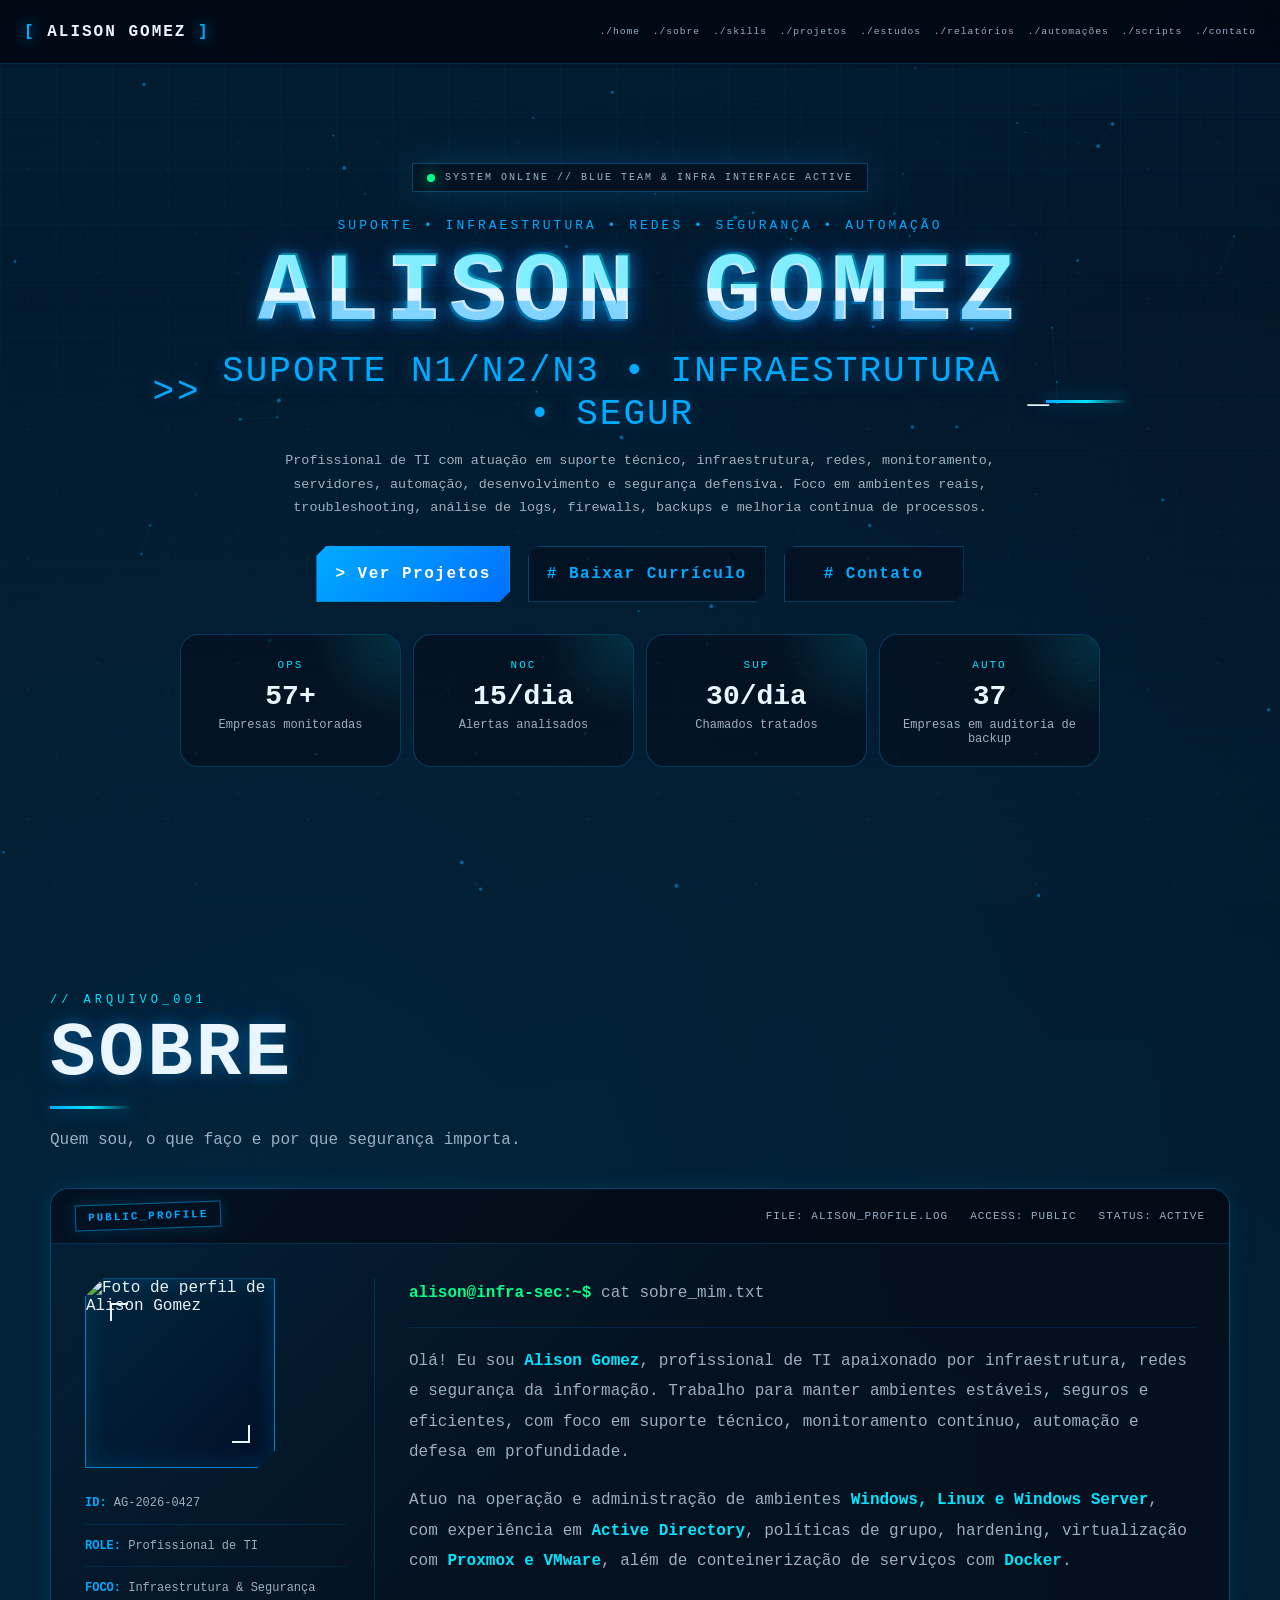
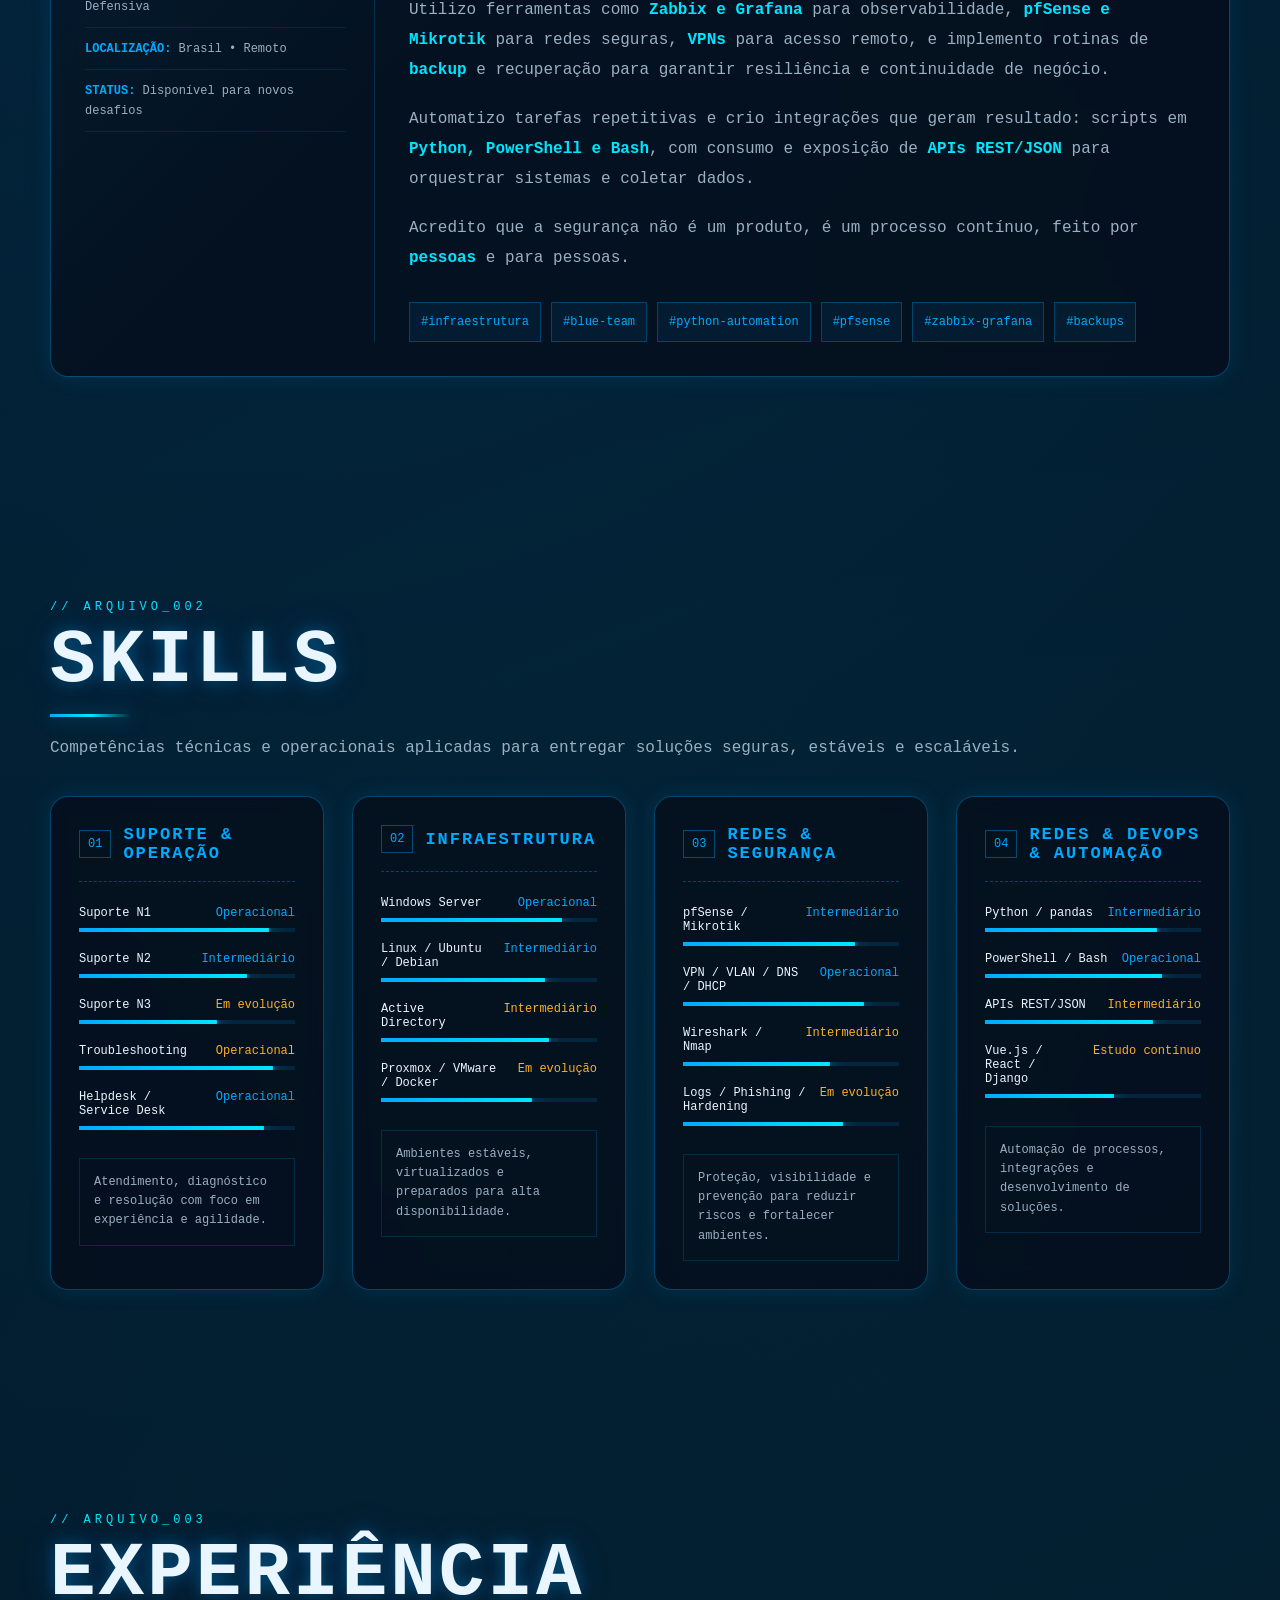
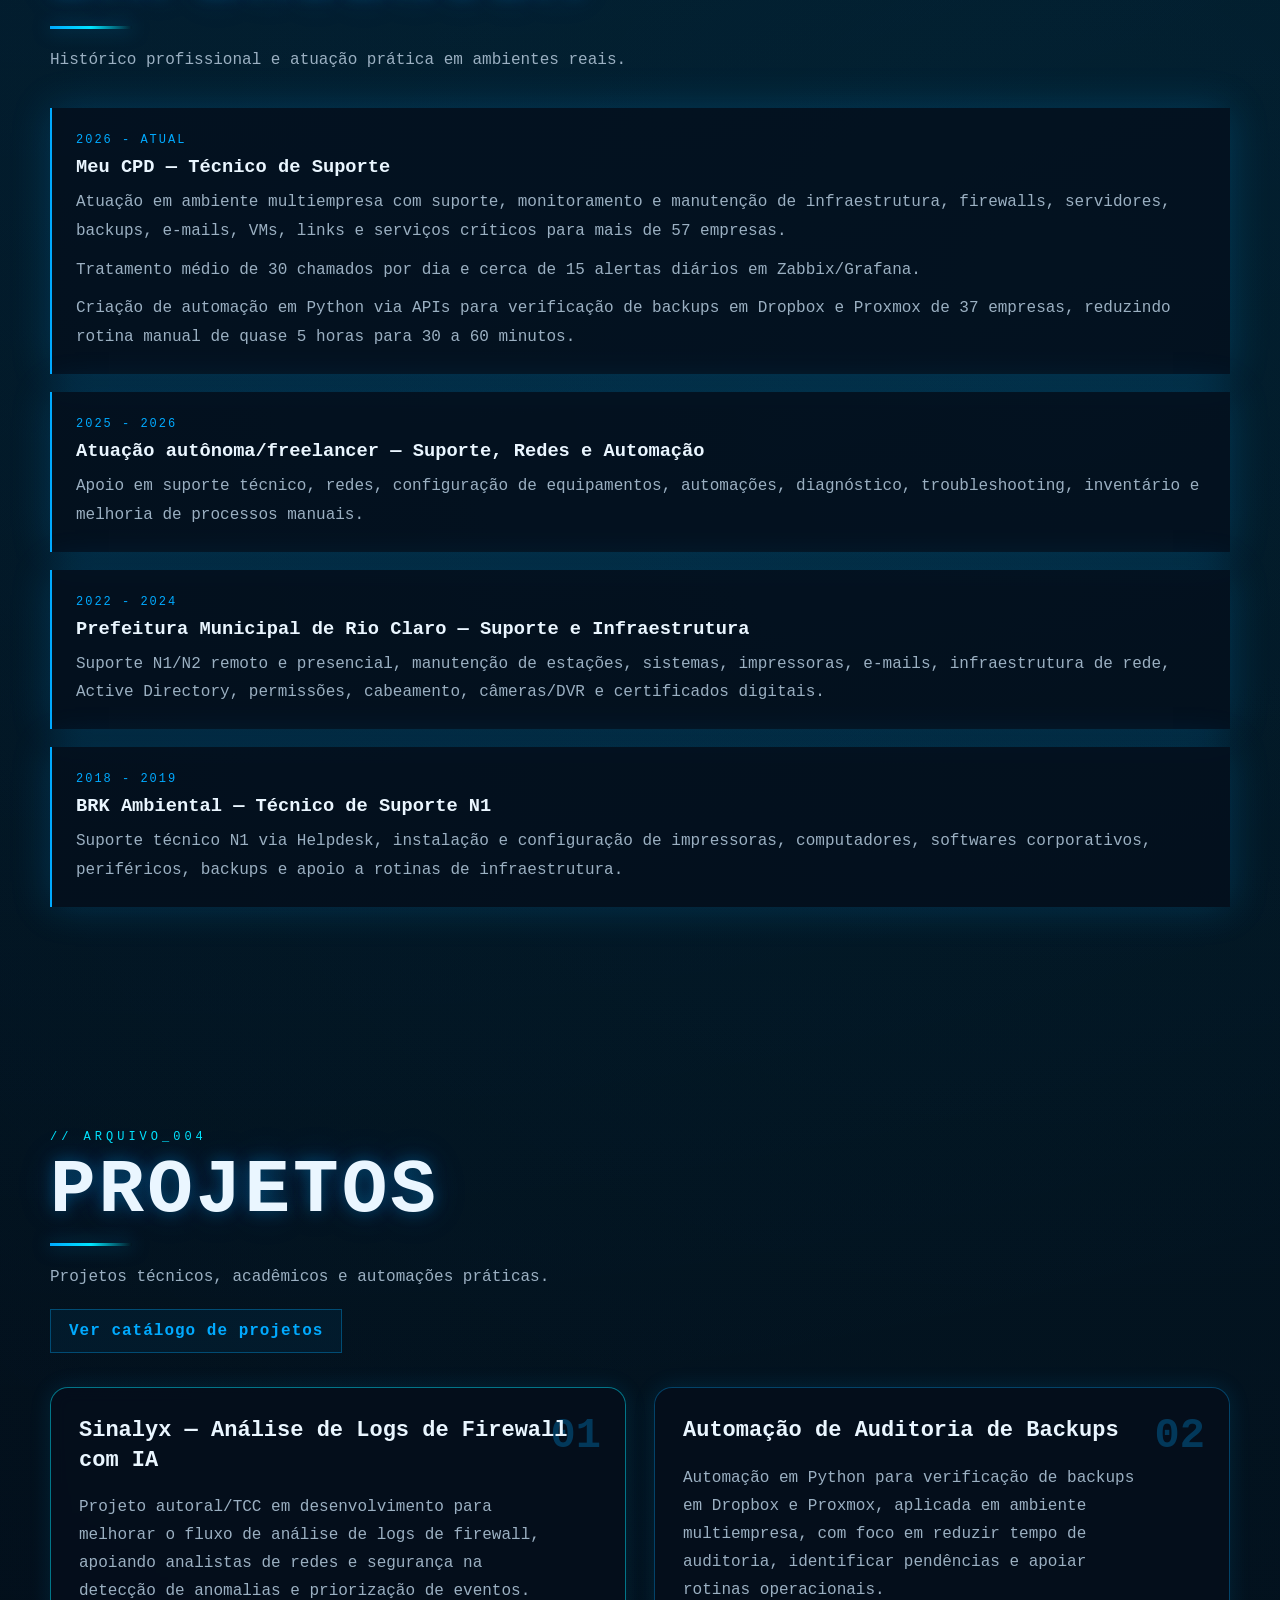
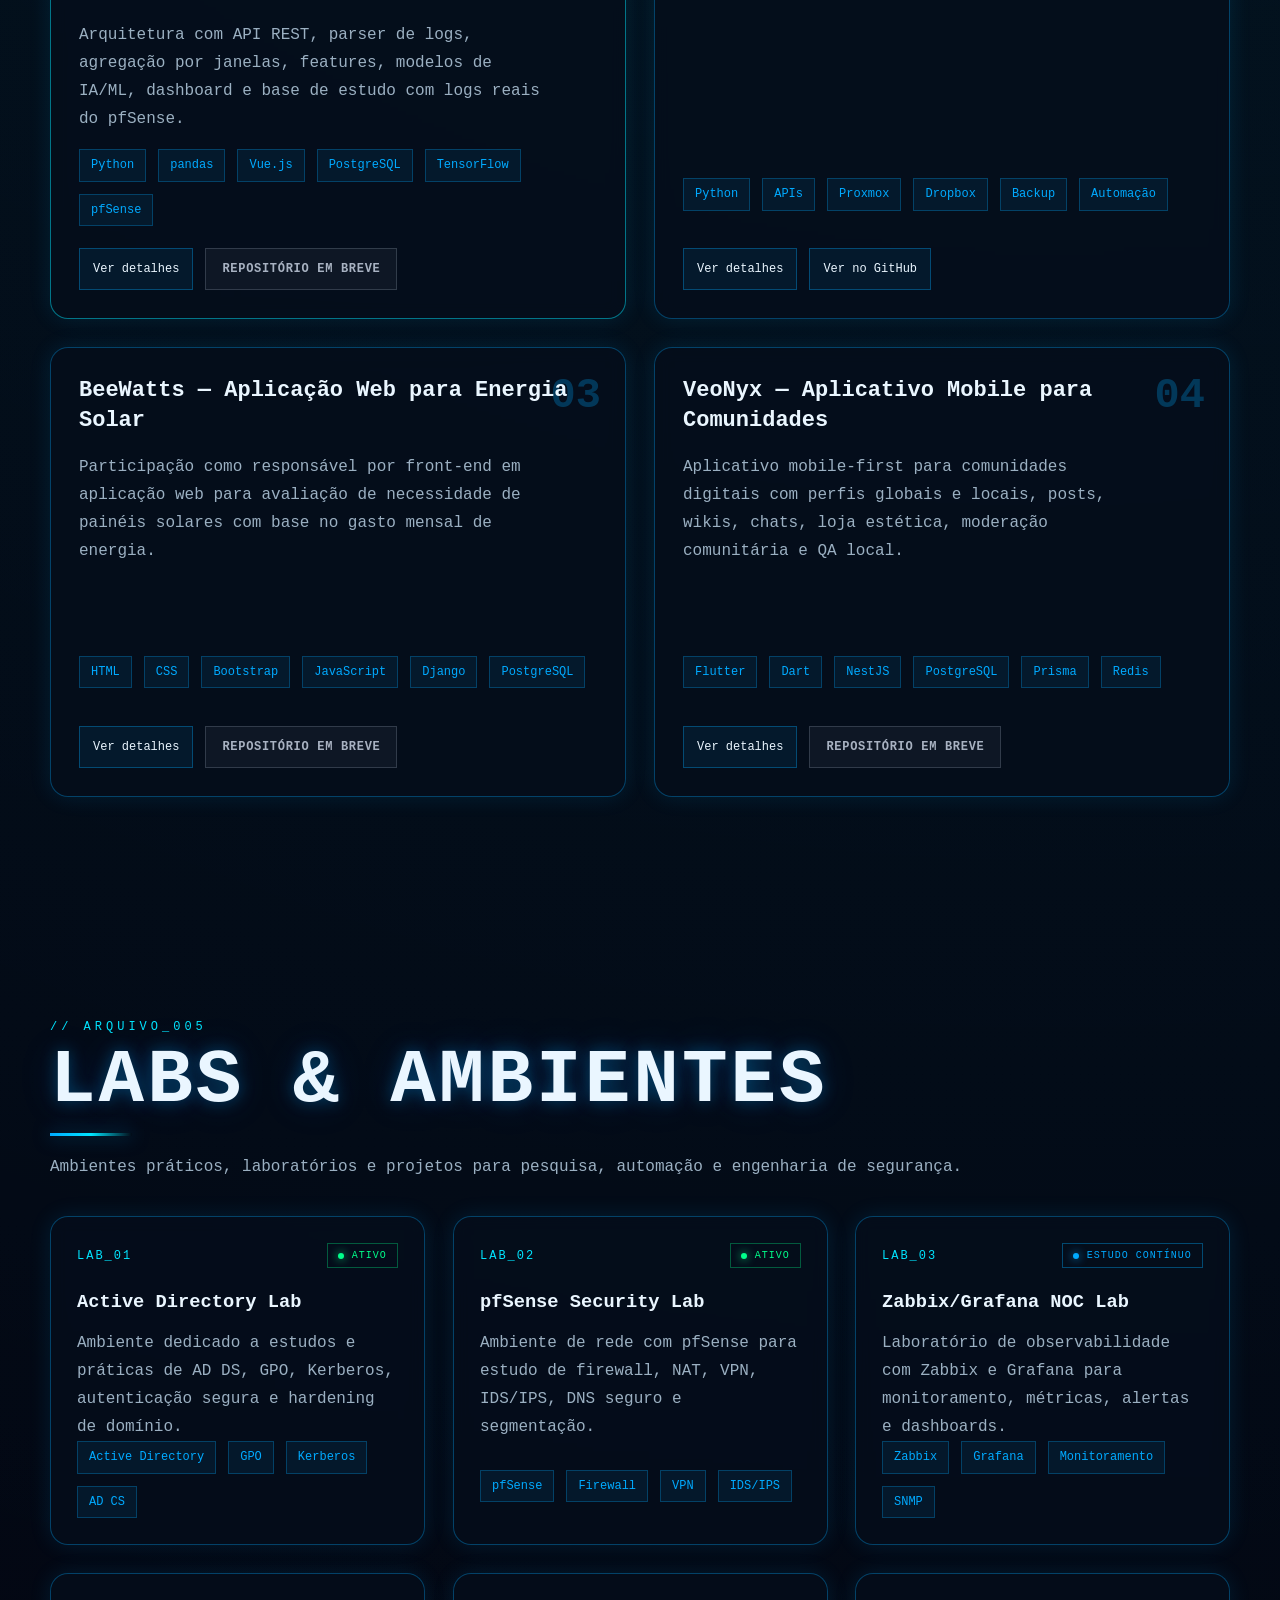
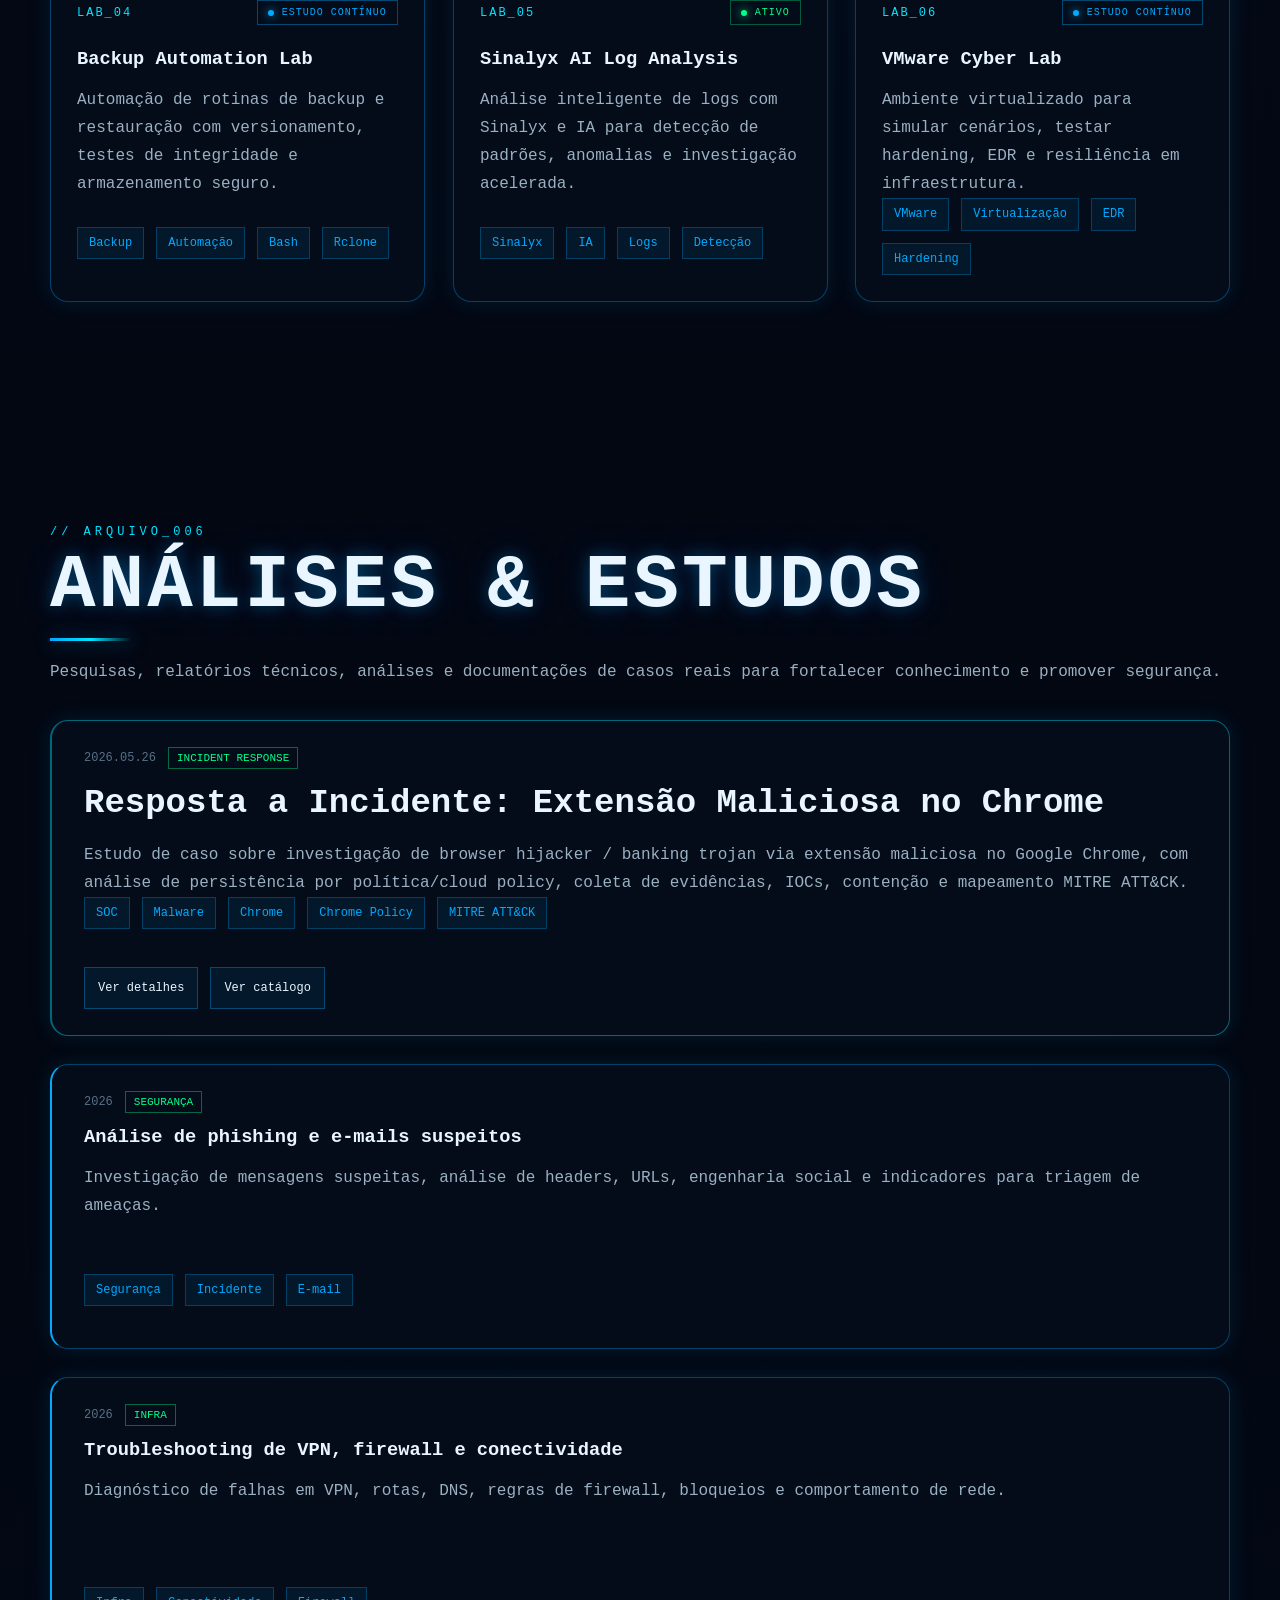
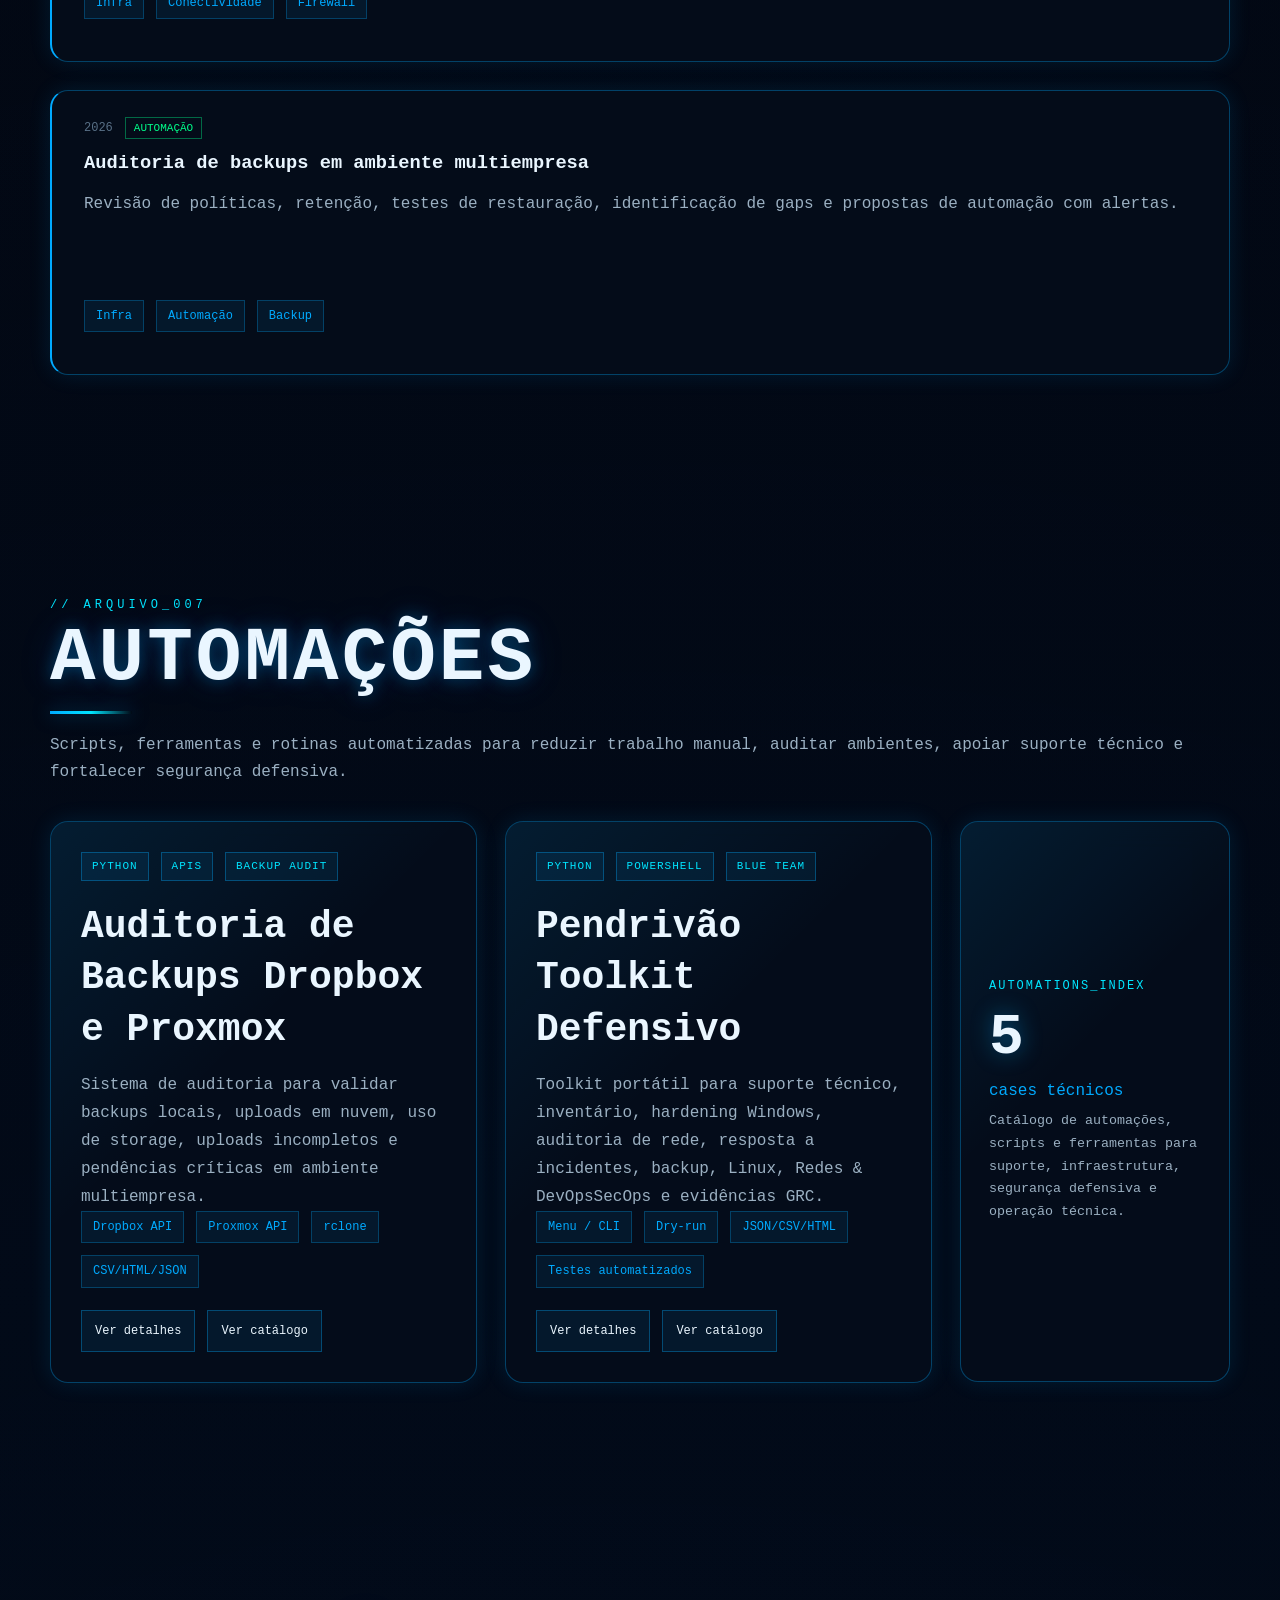
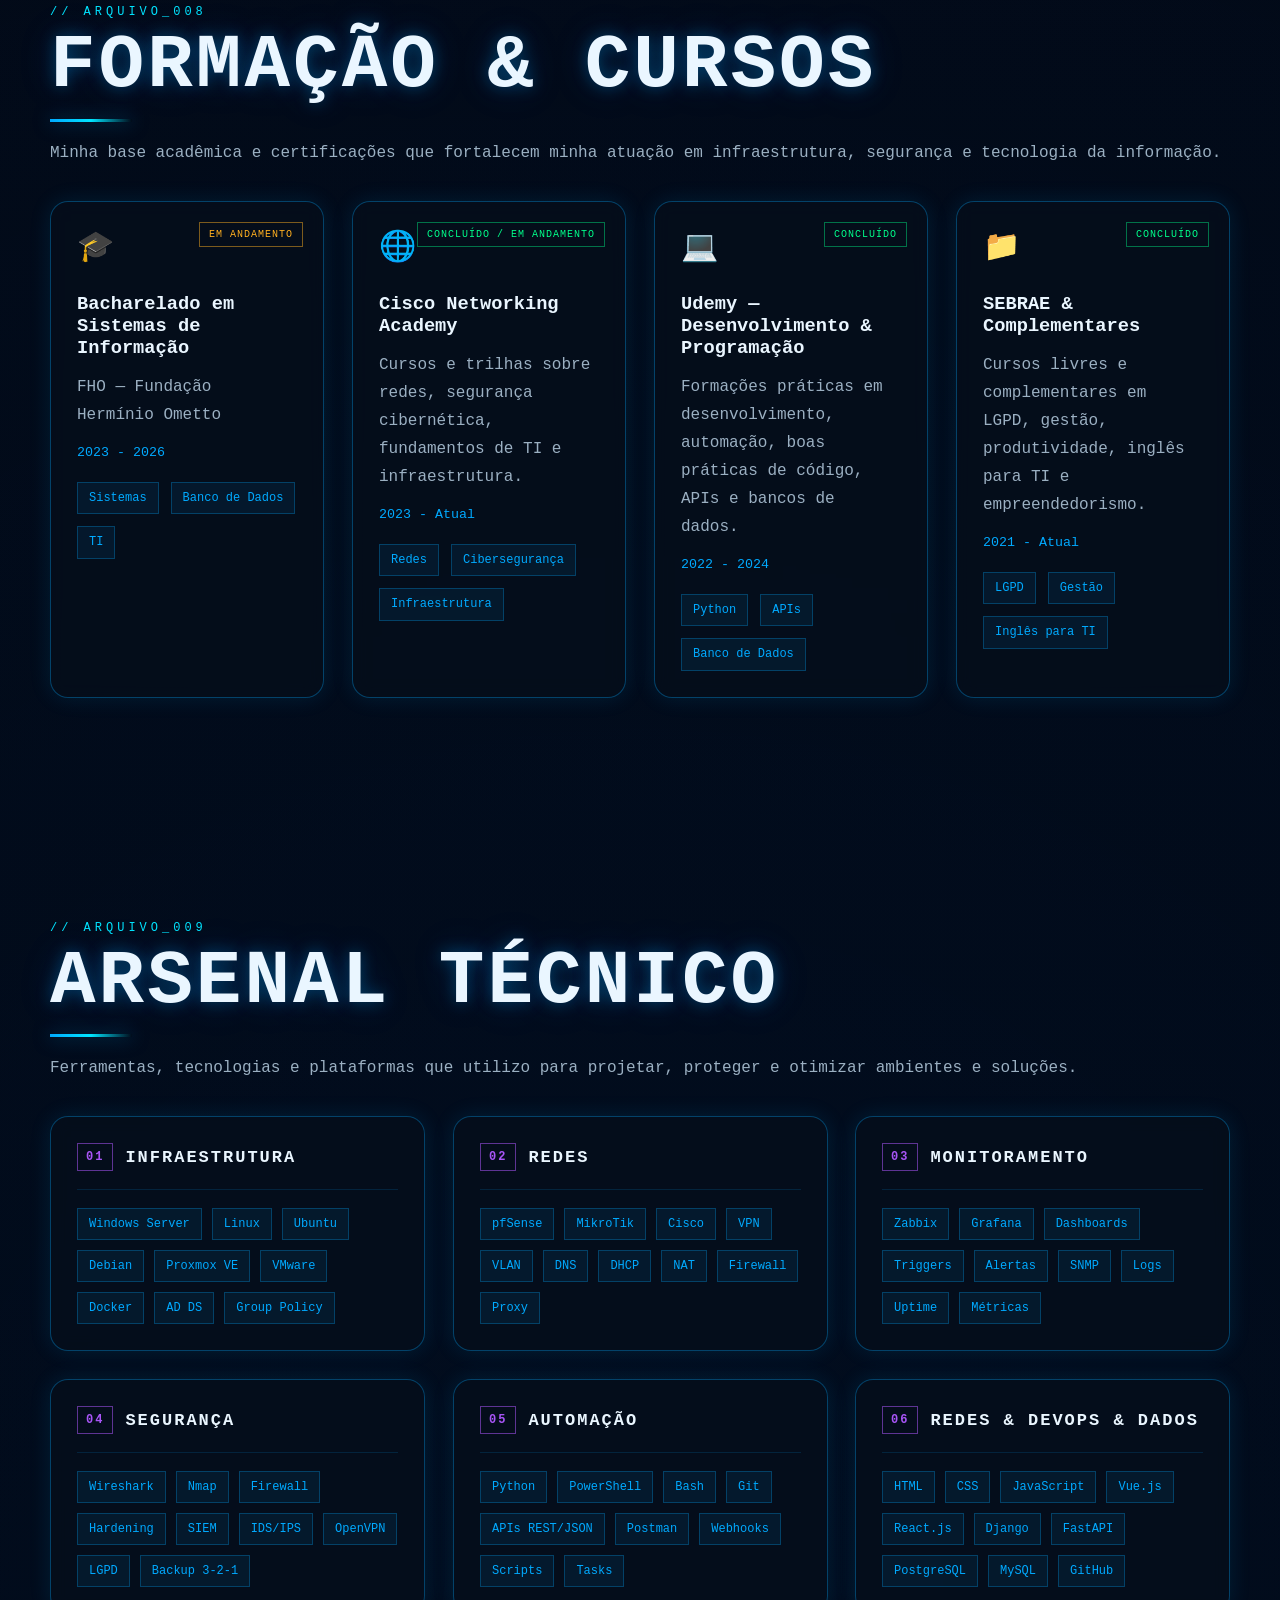
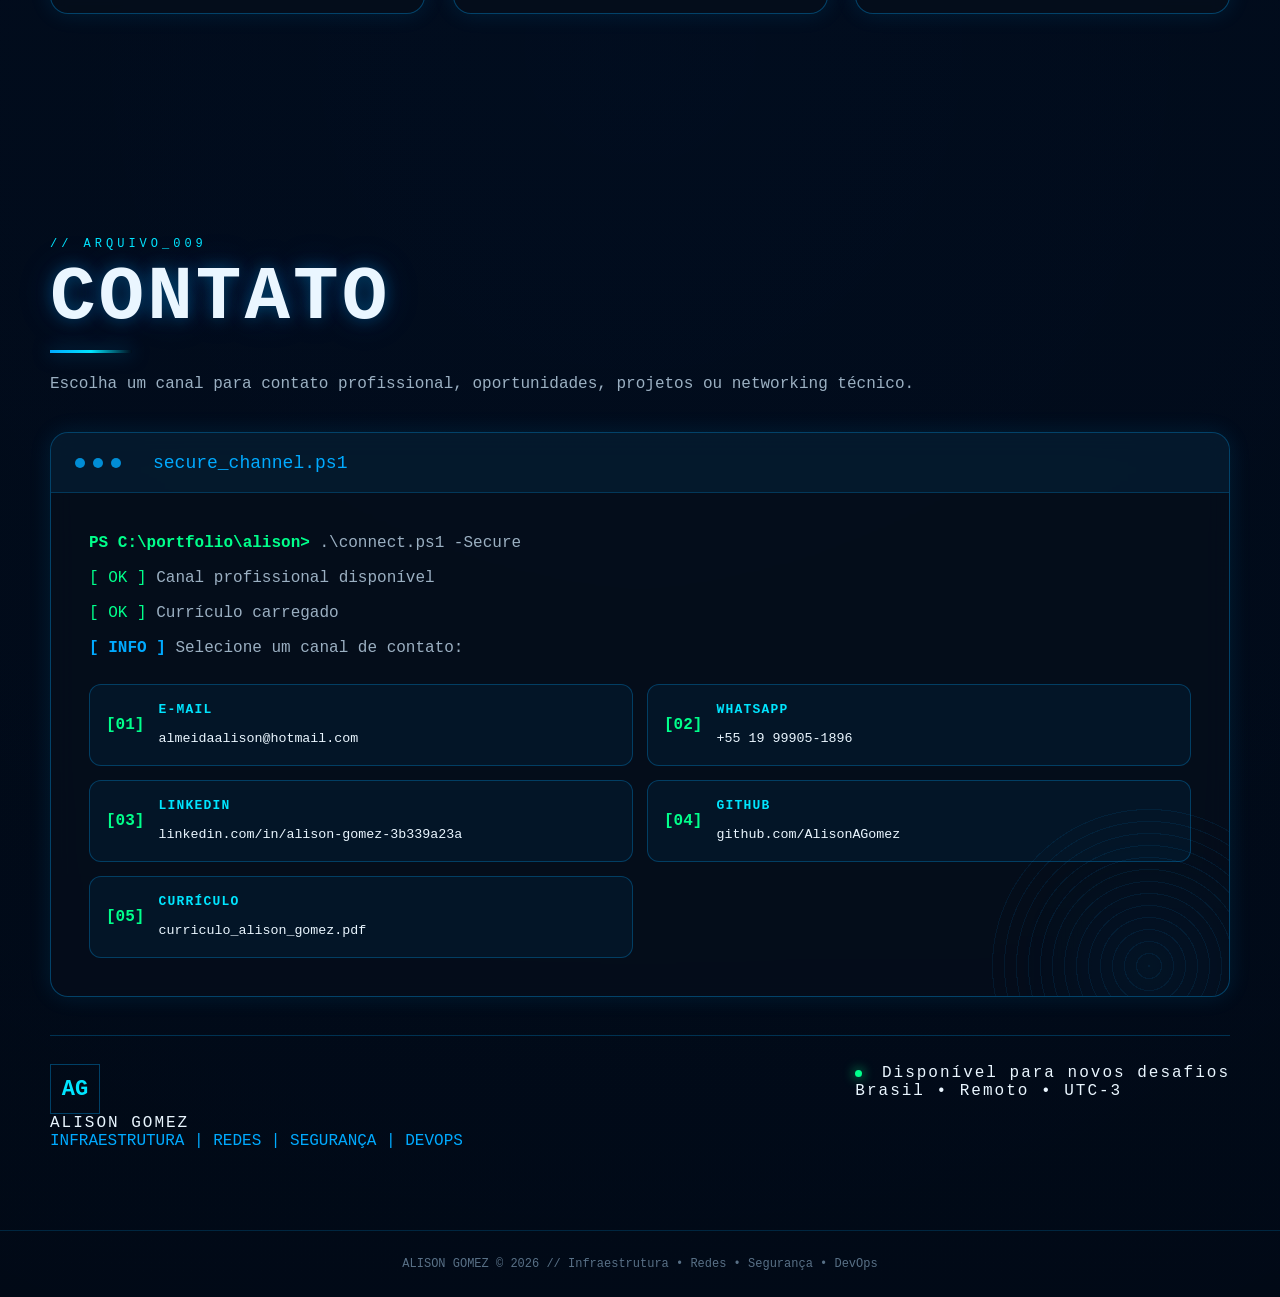
==== index.html @ 3046fa21 "Atualiza botao do repositorio na home" ====
<!DOCTYPE html>
<html lang="pt-BR">
<head>
  <meta charset="UTF-8" />
  <meta name="viewport" content="width=device-width, initial-scale=1.0" />

  <title>Alison Gomez | Infraestrutura, Cibersegurança & Redes & DevOps</title>

  <meta
    name="description"
    content="Portfólio técnico de Alison Gomez com projetos em infraestrutura, Blue Team, automação, redes, monitoramento e desenvolvimento."
  />

  <meta name="author" content="Alison Gomez" />
  <meta name="theme-color" content="#020712" />

  <meta property="og:title" content="Alison Gomez | Infraestrutura, Cibersegurança & Redes & DevOps" />
  <meta
    property="og:description"
    content="Portfólio técnico de Alison Gomez com projetos em infraestrutura, Blue Team, automação, redes, monitoramento e desenvolvimento."
  />
  <meta property="og:image" content="https://alisonagomez.github.io/assets/img/preview.png" />
  <meta property="og:url" content="https://alisonagomez.github.io" />
  <meta property="og:type" content="website" />
  <meta property="og:locale" content="pt_BR" />

  <meta name="twitter:card" content="summary_large_image" />
  <meta name="twitter:title" content="Alison Gomez | Infraestrutura, Cibersegurança & Redes & DevOps" />
  <meta
    name="twitter:description"
    content="Portfólio técnico de Alison Gomez com projetos em infraestrutura, Blue Team, automação, redes, monitoramento e desenvolvimento."
  />
  <meta name="twitter:image" content="https://alisonagomez.github.io/assets/img/preview.png" />

  <link rel="icon" type="image/png" href="assets/img/favicon.png" />
  <link rel="apple-touch-icon" href="assets/img/favicon.png" />

  <link rel="stylesheet" href="style.css?v=38" />
</head>

<body class="loading">
  <div id="preloader" class="preloader" aria-hidden="true">
    <div class="preloader-grid"></div>
    <div class="preloader-panel">
      <span class="preloader-badge">SECURE ACCESS</span>
      <p class="preloader-label">ALISON_GOMEZ.PORTFOLIO</p>
      <h2>Inicializando interface protegida</h2>
      <p class="preloader-text">Validando identidade, carregando módulos e estabelecendo sessão segura...</p>

      <div class="preloader-steps">
        <div><span class="step-dot"></span> identity.check()</div>
        <div><span class="step-dot"></span> modules.load()</div>
        <div><span class="step-dot"></span> secure.channel()</div>
      </div>

      <div class="preloader-progress">
        <div class="preloader-progress-bar" id="preloaderBar"></div>
      </div>

      <div class="preloader-footer">
        <span id="preloaderStatus">Aguardando autenticação...</span>
        <strong id="preloaderPercent">0%</strong>
      </div>
    </div>
  </div>

  <canvas id="matrixCanvas" aria-hidden="true"></canvas>
  <div class="scanline" aria-hidden="true"></div>
  <div class="noise" aria-hidden="true"></div>

  <header class="topbar">
    <a href="#home" class="brand">
      <span>[</span> ALISON GOMEZ <span>]</span>
    </a>

    <button class="menu-toggle" id="menuToggle" aria-label="Abrir menu">
      <span></span>
      <span></span>
      <span></span>
    </button>

    <nav class="nav" id="nav">
      <a href="./#home">./home</a>
      <a href="./#sobre">./sobre</a>
      <a href="./#skills">./skills</a>
      <a href="./#projetos">./projetos</a>
      <a href="./#estudos">./estudos</a>
      <a href="reports/">./relatórios</a>
      <a href="./#automacoes">./automações</a>
      <a href="automations/">./scripts</a>
      <a href="./#contato">./contato</a>
    </nav>
  </header>

  <main>
    <section id="home" class="hero section">
      <div class="hero-grid" aria-hidden="true"></div>

      <div class="status-badge reveal">
        <span class="pulse"></span>
        SYSTEM ONLINE // BLUE TEAM & INFRA INTERFACE ACTIVE
      </div>

      <p class="eyebrow reveal">Suporte • Infraestrutura • Redes • Segurança • Automação</p>

      <h1 class="glitch reveal" data-text="ALISON GOMEZ">ALISON GOMEZ</h1>

      <h2 class="terminal-line reveal">
        &gt;&gt; <span id="typing"></span><span class="cursor">_</span>
      </h2>

      <p class="hero-description reveal">
        Profissional de TI com atuação em suporte técnico, infraestrutura,
        redes, monitoramento, servidores, automação, desenvolvimento e
        segurança defensiva. Foco em ambientes reais, troubleshooting,
        análise de logs, firewalls, backups e melhoria contínua de processos.
      </p>

      <div class="hero-actions reveal">
        <a href="#projetos" class="btn primary">&gt; Ver Projetos</a>

        <a href="assets/curriculo-alison-gomez.pdf" class="btn secondary" target="_blank" rel="noreferrer">
          # Baixar Currículo
        </a>

        <a href="#contato" class="btn secondary"># Contato</a>
      </div>

      <div class="hero-panels reveal">
        <article>
          <span>OPS</span>
          <strong>57+</strong>
          <p>Empresas monitoradas</p>
        </article>

        <article>
          <span>NOC</span>
          <strong>15/dia</strong>
          <p>Alertas analisados</p>
        </article>

        <article>
          <span>SUP</span>
          <strong>30/dia</strong>
          <p>Chamados tratados</p>
        </article>

        <article>
          <span>AUTO</span>
          <strong>37</strong>
          <p>Empresas em auditoria de backup</p>
        </article>
      </div>

    </section>

    <section id="sobre" class="section about-section">
      <div class="section-head reveal">
        <span class="section-tag">// ARQUIVO_001</span>
        <h2>Sobre</h2>
        <p class="section-subtitle">Quem sou, o que faço e por que segurança importa.</p>
      </div>

      <div class="about-file reveal">
        <div class="about-file-top">
          <span class="file-stamp">PUBLIC_PROFILE</span>

          <div class="file-meta">
            <span>FILE: alison_profile.log</span>
            <span>ACCESS: PUBLIC</span>
            <span>STATUS: ACTIVE</span>
          </div>
        </div>

        <div class="about-content">
          <aside class="about-sidebar">
            <div class="avatar-terminal profile-photo">
              <img src="assets/img/perfil-alison.jpg" alt="Foto de perfil de Alison Gomez" />
            </div>

            <div class="identity-list">
              <p><span>ID:</span> AG-2026-0427</p>
              <p><span>ROLE:</span> Profissional de TI</p>
              <p><span>FOCO:</span> Infraestrutura & Segurança Defensiva</p>
              <p><span>LOCALIZAÇÃO:</span> Brasil • Remoto</p>
              <p><span>STATUS:</span> Disponível para novos desafios</p>
            </div>
          </aside>

          <div class="about-terminal">
            <p class="terminal-command">
              <span>alison@infra-sec:~$</span> cat sobre_mim.txt
            </p>

            <p>
              Olá! Eu sou <strong>Alison Gomez</strong>, profissional de TI
              apaixonado por infraestrutura, redes e segurança da informação.
              Trabalho para manter ambientes estáveis, seguros e eficientes,
              com foco em suporte técnico, monitoramento contínuo, automação e
              defesa em profundidade.
            </p>

            <p>
              Atuo na operação e administração de ambientes <strong>Windows,
              Linux e Windows Server</strong>, com experiência em
              <strong>Active Directory</strong>, políticas de grupo, hardening,
              virtualização com <strong>Proxmox e VMware</strong>, além de
              conteinerização de serviços com <strong>Docker</strong>.
            </p>

            <p>
              Utilizo ferramentas como <strong>Zabbix e Grafana</strong> para
              observabilidade, <strong>pfSense e Mikrotik</strong> para redes
              seguras, <strong>VPNs</strong> para acesso remoto, e implemento
              rotinas de <strong>backup</strong> e recuperação para garantir
              resiliência e continuidade de negócio.
            </p>

            <p>
              Automatizo tarefas repetitivas e crio integrações que geram
              resultado: scripts em <strong>Python, PowerShell e Bash</strong>,
              com consumo e exposição de <strong>APIs REST/JSON</strong> para
              orquestrar sistemas e coletar dados.
            </p>

            <p>
              Acredito que a segurança não é um produto, é um processo contínuo,
              feito por <strong>pessoas</strong> e para pessoas.
            </p>

            <div class="about-tags">
              <span>#infraestrutura</span>
              <span>#blue-team</span>
              <span>#python-automation</span>
              <span>#pfsense</span>
              <span>#zabbix-grafana</span>
              <span>#backups</span>
            </div>
          </div>
        </div>
      </div>
    </section>

    <section id="skills" class="section">
      <div class="section-head reveal">
        <span class="section-tag">// ARQUIVO_002</span>
        <h2>Skills</h2>
        <p class="section-subtitle">
          Competências técnicas e operacionais aplicadas para entregar soluções seguras, estáveis e escaláveis.
        </p>
      </div>

      <div class="skill-grid">
        <article class="skill-panel reveal">
          <div class="skill-title">
            <span>01</span>
            <h3>Suporte & Operação</h3>
          </div>
          <div class="skill-item"><div><span>Suporte N1</span><em>Operacional</em></div><b style="--level: 86%"></b></div>
          <div class="skill-item"><div><span>Suporte N2</span><em>Intermediário</em></div><b style="--level: 76%"></b></div>
          <div class="skill-item"><div><span>Suporte N3</span><em>Em evolução</em></div><b style="--level: 62%"></b></div>
          <div class="skill-item"><div><span>Troubleshooting</span><em>Operacional</em></div><b style="--level: 88%"></b></div>
          <div class="skill-item"><div><span>Helpdesk / Service Desk</span><em>Operacional</em></div><b style="--level: 84%"></b></div>
          <div class="skill-footer"><span>Atendimento, diagnóstico e resolução com foco em experiência e agilidade.</span></div>
        </article>

        <article class="skill-panel reveal">
          <div class="skill-title"><span>02</span><h3>Infraestrutura</h3></div>
          <div class="skill-item"><div><span>Windows Server</span><em>Operacional</em></div><b style="--level: 82%"></b></div>
          <div class="skill-item"><div><span>Linux / Ubuntu / Debian</span><em>Intermediário</em></div><b style="--level: 74%"></b></div>
          <div class="skill-item"><div><span>Active Directory</span><em>Intermediário</em></div><b style="--level: 76%"></b></div>
          <div class="skill-item"><div><span>Proxmox / VMware / Docker</span><em>Em evolução</em></div><b style="--level: 68%"></b></div>
          <div class="skill-footer"><span>Ambientes estáveis, virtualizados e preparados para alta disponibilidade.</span></div>
        </article>

        <article class="skill-panel reveal">
          <div class="skill-title"><span>03</span><h3>Redes & Segurança</h3></div>
          <div class="skill-item"><div><span>pfSense / Mikrotik</span><em>Intermediário</em></div><b style="--level: 78%"></b></div>
          <div class="skill-item"><div><span>VPN / VLAN / DNS / DHCP</span><em>Operacional</em></div><b style="--level: 82%"></b></div>
          <div class="skill-item"><div><span>Wireshark / Nmap</span><em>Intermediário</em></div><b style="--level: 66%"></b></div>
          <div class="skill-item"><div><span>Logs / Phishing / Hardening</span><em>Em evolução</em></div><b style="--level: 72%"></b></div>
          <div class="skill-footer"><span>Proteção, visibilidade e prevenção para reduzir riscos e fortalecer ambientes.</span></div>
        </article>

        <article class="skill-panel reveal">
          <div class="skill-title"><span>04</span><h3>Redes & DevOps & Automação</h3></div>
          <div class="skill-item"><div><span>Python / pandas</span><em>Intermediário</em></div><b style="--level: 78%"></b></div>
          <div class="skill-item"><div><span>PowerShell / Bash</span><em>Operacional</em></div><b style="--level: 80%"></b></div>
          <div class="skill-item"><div><span>APIs REST/JSON</span><em>Intermediário</em></div><b style="--level: 76%"></b></div>
          <div class="skill-item"><div><span>Vue.js / React / Django</span><em>Estudo contínuo</em></div><b style="--level: 58%"></b></div>
          <div class="skill-footer"><span>Automação de processos, integrações e desenvolvimento de soluções.</span></div>
        </article>
      </div>
    </section>

    <section id="experiencia" class="section">
      <div class="section-head reveal"><span class="section-tag">// ARQUIVO_003</span><h2>Experiência</h2><p class="section-subtitle">Histórico profissional e atuação prática em ambientes reais.</p></div>
      <div class="timeline">
        <article class="reveal"><span>2026 - ATUAL</span><h3>Meu CPD — Técnico de Suporte</h3><p>Atuação em ambiente multiempresa com suporte, monitoramento e manutenção de infraestrutura, firewalls, servidores, backups, e-mails, VMs, links e serviços críticos para mais de 57 empresas.</p><p>Tratamento médio de 30 chamados por dia e cerca de 15 alertas diários em Zabbix/Grafana.</p><p>Criação de automação em Python via APIs para verificação de backups em Dropbox e Proxmox de 37 empresas, reduzindo rotina manual de quase 5 horas para 30 a 60 minutos.</p></article>
        <article class="reveal"><span>2025 - 2026</span><h3>Atuação autônoma/freelancer — Suporte, Redes e Automação</h3><p>Apoio em suporte técnico, redes, configuração de equipamentos, automações, diagnóstico, troubleshooting, inventário e melhoria de processos manuais.</p></article>
        <article class="reveal"><span>2022 - 2024</span><h3>Prefeitura Municipal de Rio Claro — Suporte e Infraestrutura</h3><p>Suporte N1/N2 remoto e presencial, manutenção de estações, sistemas, impressoras, e-mails, infraestrutura de rede, Active Directory, permissões, cabeamento, câmeras/DVR e certificados digitais.</p></article>
        <article class="reveal"><span>2018 - 2019</span><h3>BRK Ambiental — Técnico de Suporte N1</h3><p>Suporte técnico N1 via Helpdesk, instalação e configuração de impressoras, computadores, softwares corporativos, periféricos, backups e apoio a rotinas de infraestrutura.</p></article>
      </div>
    </section>

    <section id="projetos" class="section">
      <div class="section-head reveal">
        <span class="section-tag">// ARQUIVO_004</span>
        <h2>Projetos</h2>
        <p class="section-subtitle">Projetos técnicos, acadêmicos e automações práticas.</p>

        <div class="section-actions">
          <a href="projects/" class="mini-action">Ver catálogo de projetos</a>
        </div>
      </div>

      <div class="grid two project-grid-fixed">
        <article class="project-card standard-card featured-project reveal">
          <div class="project-index">01</div>

          <div class="card-main">
            <h3>Sinalyx — Análise de Logs de Firewall com IA</h3>
            <p>Projeto autoral/TCC em desenvolvimento para melhorar o fluxo de análise de logs de firewall, apoiando analistas de redes e segurança na detecção de anomalias e priorização de eventos.</p>
            <p>Arquitetura com API REST, parser de logs, agregação por janelas, features, modelos de IA/ML, dashboard e base de estudo com logs reais do pfSense.</p>
          </div>

          <div class="tags">
            <span>Python</span>
            <span>pandas</span>
            <span>Vue.js</span>
            <span>PostgreSQL</span>
            <span>TensorFlow</span>
            <span>pfSense</span>
          </div>

          <div class="project-links">
            <a href="project/?id=sinalyx">Ver detalhes</a>
            <span class="link-disabled">Repositório em breve</span>
          </div>
        </article>

        <article class="project-card standard-card reveal">
          <div class="project-index">02</div>

          <div class="card-main">
            <h3>Automação de Auditoria de Backups</h3>
            <p>Automação em Python para verificação de backups em Dropbox e Proxmox, aplicada em ambiente multiempresa, com foco em reduzir tempo de auditoria, identificar pendências e apoiar rotinas operacionais.</p>
          </div>

          <div class="tags">
            <span>Python</span>
            <span>APIs</span>
            <span>Proxmox</span>
            <span>Dropbox</span>
            <span>Backup</span>
            <span>Automação</span>
          </div>

          <div class="project-links">
            <a href="automation/?id=auditoria-backups-proxmox-dropbox">Ver detalhes</a>
            <a href="https://github.com/AlisonAGomez/dropbox-backup-auditor" target="_blank" rel="noreferrer">Ver no GitHub</a>
          </div>
        </article>

        <article class="project-card standard-card reveal">
          <div class="project-index">03</div>

          <div class="card-main">
            <h3>BeeWatts — Aplicação Web para Energia Solar</h3>
            <p>Participação como responsável por front-end em aplicação web para avaliação de necessidade de painéis solares com base no gasto mensal de energia.</p>
          </div>

          <div class="tags">
            <span>HTML</span>
            <span>CSS</span>
            <span>Bootstrap</span>
            <span>JavaScript</span>
            <span>Django</span>
            <span>PostgreSQL</span>
          </div>

          <div class="project-links">
            <a href="project/?id=beewatts">Ver detalhes</a>
            <span class="link-disabled">Repositório em breve</span>
          </div>
        </article>

        <article class="project-card standard-card reveal">
          <div class="project-index">04</div>

          <div class="card-main">
            <h3>VeoNyx — Aplicativo Mobile para Comunidades</h3>
            <p>Aplicativo mobile-first para comunidades digitais com perfis globais e locais, posts, wikis, chats, loja estética, moderação comunitária e QA local.</p>
          </div>

          <div class="tags">
            <span>Flutter</span>
            <span>Dart</span>
            <span>NestJS</span>
            <span>PostgreSQL</span>
            <span>Prisma</span>
            <span>Redis</span>
          </div>

          <div class="project-links">
            <a href="project/?id=veonyx">Ver detalhes</a>
            <span class="link-disabled">Repositório em breve</span>
          </div>
        </article>
      </div>
    </section>

    <section id="labs" class="section">
      <div class="section-head reveal"><span class="section-tag">// ARQUIVO_005</span><h2>Labs & Ambientes</h2><p class="section-subtitle">Ambientes práticos, laboratórios e projetos para pesquisa, automação e engenharia de segurança.</p></div>
      <div class="lab-grid">
        <article class="lab-card reveal"><div class="lab-top"><span>LAB_01</span><b class="lab-status active">ATIVO</b></div><h3>Active Directory Lab</h3><p>Ambiente dedicado a estudos e práticas de AD DS, GPO, Kerberos, autenticação segura e hardening de domínio.</p><div class="tags"><span>Active Directory</span><span>GPO</span><span>Kerberos</span><span>AD CS</span></div></article>
        <article class="lab-card reveal"><div class="lab-top"><span>LAB_02</span><b class="lab-status active">ATIVO</b></div><h3>pfSense Security Lab</h3><p>Ambiente de rede com pfSense para estudo de firewall, NAT, VPN, IDS/IPS, DNS seguro e segmentação.</p><div class="tags"><span>pfSense</span><span>Firewall</span><span>VPN</span><span>IDS/IPS</span></div></article>
        <article class="lab-card reveal"><div class="lab-top"><span>LAB_03</span><b class="lab-status continuous">ESTUDO CONTÍNUO</b></div><h3>Zabbix/Grafana NOC Lab</h3><p>Laboratório de observabilidade com Zabbix e Grafana para monitoramento, métricas, alertas e dashboards.</p><div class="tags"><span>Zabbix</span><span>Grafana</span><span>Monitoramento</span><span>SNMP</span></div></article>
        <article class="lab-card reveal"><div class="lab-top"><span>LAB_04</span><b class="lab-status continuous">ESTUDO CONTÍNUO</b></div><h3>Backup Automation Lab</h3><p>Automação de rotinas de backup e restauração com versionamento, testes de integridade e armazenamento seguro.</p><div class="tags"><span>Backup</span><span>Automação</span><span>Bash</span><span>Rclone</span></div></article>
        <article class="lab-card reveal"><div class="lab-top"><span>LAB_05</span><b class="lab-status active">ATIVO</b></div><h3>Sinalyx AI Log Analysis</h3><p>Análise inteligente de logs com Sinalyx e IA para detecção de padrões, anomalias e investigação acelerada.</p><div class="tags"><span>Sinalyx</span><span>IA</span><span>Logs</span><span>Detecção</span></div></article>
        <article class="lab-card reveal"><div class="lab-top"><span>LAB_06</span><b class="lab-status continuous">ESTUDO CONTÍNUO</b></div><h3>VMware Cyber Lab</h3><p>Ambiente virtualizado para simular cenários, testar hardening, EDR e resiliência em infraestrutura.</p><div class="tags"><span>VMware</span><span>Virtualização</span><span>EDR</span><span>Hardening</span></div></article>
      </div>
    </section>

    <section id="estudos" class="section">
      <div class="section-head reveal">
        <span class="section-tag">// ARQUIVO_006</span>
        <h2>Análises & Estudos</h2>
        <p class="section-subtitle">
          Pesquisas, relatórios técnicos, análises e documentações de casos reais para fortalecer conhecimento e promover segurança.
        </p>
      </div>

      <div class="study-list">
        <article class="reveal featured-study-card">
          <div class="study-meta">
            <span>2026.05.26</span>
            <b>INCIDENT RESPONSE</b>
          </div>

          <h3>Resposta a Incidente: Extensão Maliciosa no Chrome</h3>

          <p>
            Estudo de caso sobre investigação de browser hijacker / banking trojan via extensão maliciosa no Google Chrome,
            com análise de persistência por política/cloud policy, coleta de evidências, IOCs, contenção e mapeamento MITRE ATT&CK.
          </p>

          <div class="tags">
            <span>SOC</span>
            <span>Malware</span>
            <span>Chrome</span>
            <span>Chrome Policy</span>
            <span>MITRE ATT&CK</span>
          </div>

          <div class="project-links">
            <a href="report/?id=extensao-maliciosa-chrome">Ver detalhes</a>
            <a href="reports/">Ver catálogo</a>
          </div>
        </article>

        <article class="reveal">
          <div class="study-meta">
            <span>2026</span>
            <b>SEGURANÇA</b>
          </div>
          <h3>Análise de phishing e e-mails suspeitos</h3>
          <p>Investigação de mensagens suspeitas, análise de headers, URLs, engenharia social e indicadores para triagem de ameaças.</p>
          <div class="tags"><span>Segurança</span><span>Incidente</span><span>E-mail</span></div>
        </article>

        <article class="reveal">
          <div class="study-meta">
            <span>2026</span>
            <b>INFRA</b>
          </div>
          <h3>Troubleshooting de VPN, firewall e conectividade</h3>
          <p>Diagnóstico de falhas em VPN, rotas, DNS, regras de firewall, bloqueios e comportamento de rede.</p>
          <div class="tags"><span>Infra</span><span>Conectividade</span><span>Firewall</span></div>
        </article>

        <article class="reveal">
          <div class="study-meta">
            <span>2026</span>
            <b>AUTOMAÇÃO</b>
          </div>
          <h3>Auditoria de backups em ambiente multiempresa</h3>
          <p>Revisão de políticas, retenção, testes de restauração, identificação de gaps e propostas de automação com alertas.</p>
          <div class="tags"><span>Infra</span><span>Automação</span><span>Backup</span></div>
        </article>
      </div>
    </section>

    <section id="automacoes" class="section automations-section">
      <div class="section-head reveal">
        <span class="section-tag">// ARQUIVO_007</span>
        <h2>Automações</h2>
        <p class="section-subtitle">
          Scripts, ferramentas e rotinas automatizadas para reduzir trabalho manual, auditar ambientes, apoiar suporte técnico e fortalecer segurança defensiva.
        </p>
      </div>

      <div class="automation-home-grid automation-home-grid-v23">
        <article class="automation-featured-card standard-card reveal">
          <div class="report-featured-meta">
            <span>PYTHON</span>
            <span>APIs</span>
            <span>BACKUP AUDIT</span>
          </div>

          <div class="card-main">
            <h3>Auditoria de Backups Dropbox e Proxmox</h3>
            <p>Sistema de auditoria para validar backups locais, uploads em nuvem, uso de storage, uploads incompletos e pendências críticas em ambiente multiempresa.</p>
          </div>

          <div class="report-featured-points">
            <span>Dropbox API</span>
            <span>Proxmox API</span>
            <span>rclone</span>
            <span>CSV/HTML/JSON</span>
          </div>

          <div class="project-links">
            <a href="automation/?id=auditoria-backups-proxmox-dropbox">Ver detalhes</a>
            <a href="automations/">Ver catálogo</a>
          </div>
        </article>

        <article class="automation-featured-card standard-card reveal">
          <div class="report-featured-meta">
            <span>PYTHON</span>
            <span>POWERSHELL</span>
            <span>BLUE TEAM</span>
          </div>

          <div class="card-main">
            <h3>Pendrivão Toolkit Defensivo</h3>
            <p>Toolkit portátil para suporte técnico, inventário, hardening Windows, auditoria de rede, resposta a incidentes, backup, Linux, Redes & DevOpsSecOps e evidências GRC.</p>
          </div>

          <div class="report-featured-points">
            <span>Menu / CLI</span>
            <span>Dry-run</span>
            <span>JSON/CSV/HTML</span>
            <span>Testes automatizados</span>
          </div>

          <div class="project-links">
            <a href="automation/?id=pendrivao-toolkit-defensivo">Ver detalhes</a>
            <a href="automations/">Ver catálogo</a>
          </div>
        </article>

        <aside class="reports-mini-panel reveal">
          <span>AUTOMATIONS_INDEX</span>
          <strong>5</strong>
          <p>cases técnicos</p>
          <small>Catálogo de automações, scripts e ferramentas para suporte, infraestrutura, segurança defensiva e operação técnica.</small>
        </aside>
      </div>
    </section>

    <section id="formacao" class="section">
      <div class="section-head reveal"><span class="section-tag">// ARQUIVO_008</span><h2>Formação & Cursos</h2><p class="section-subtitle">Minha base acadêmica e certificações que fortalecem minha atuação em infraestrutura, segurança e tecnologia da informação.</p></div>
      <div class="cert-grid">
        <article class="cert-card reveal"><div class="cert-status progress">EM ANDAMENTO</div><span class="cert-icon">🎓</span><h3>Bacharelado em Sistemas de Informação</h3><p>FHO — Fundação Hermínio Ometto</p><small>2023 - 2026</small><div class="tags"><span>Sistemas</span><span>Banco de Dados</span><span>TI</span></div></article>
        <article class="cert-card reveal"><div class="cert-status done">CONCLUÍDO / EM ANDAMENTO</div><span class="cert-icon">🌐</span><h3>Cisco Networking Academy</h3><p>Cursos e trilhas sobre redes, segurança cibernética, fundamentos de TI e infraestrutura.</p><small>2023 - Atual</small><div class="tags"><span>Redes</span><span>Cibersegurança</span><span>Infraestrutura</span></div></article>
        <article class="cert-card reveal"><div class="cert-status done">CONCLUÍDO</div><span class="cert-icon">💻</span><h3>Udemy — Desenvolvimento & Programação</h3><p>Formações práticas em desenvolvimento, automação, boas práticas de código, APIs e bancos de dados.</p><small>2022 - 2024</small><div class="tags"><span>Python</span><span>APIs</span><span>Banco de Dados</span></div></article>
        <article class="cert-card reveal"><div class="cert-status done">CONCLUÍDO</div><span class="cert-icon">📁</span><h3>SEBRAE & Complementares</h3><p>Cursos livres e complementares em LGPD, gestão, produtividade, inglês para TI e empreendedorismo.</p><small>2021 - Atual</small><div class="tags"><span>LGPD</span><span>Gestão</span><span>Inglês para TI</span></div></article>
      </div>
    </section>

    <section id="tools" class="section">
      <div class="section-head reveal"><span class="section-tag">// ARQUIVO_009</span><h2>Arsenal Técnico</h2><p class="section-subtitle">Ferramentas, tecnologias e plataformas que utilizo para projetar, proteger e otimizar ambientes e soluções.</p></div>
      <div class="tool-categories">
        <article class="reveal"><h3><span>01</span> Infraestrutura</h3><div><span>Windows Server</span><span>Linux</span><span>Ubuntu</span><span>Debian</span><span>Proxmox VE</span><span>VMware</span><span>Docker</span><span>AD DS</span><span>Group Policy</span></div></article>
        <article class="reveal"><h3><span>02</span> Redes</h3><div><span>pfSense</span><span>MikroTik</span><span>Cisco</span><span>VPN</span><span>VLAN</span><span>DNS</span><span>DHCP</span><span>NAT</span><span>Firewall</span><span>Proxy</span></div></article>
        <article class="reveal"><h3><span>03</span> Monitoramento</h3><div><span>Zabbix</span><span>Grafana</span><span>Dashboards</span><span>Triggers</span><span>Alertas</span><span>SNMP</span><span>Logs</span><span>Uptime</span><span>Métricas</span></div></article>
        <article class="reveal"><h3><span>04</span> Segurança</h3><div><span>Wireshark</span><span>Nmap</span><span>Firewall</span><span>Hardening</span><span>SIEM</span><span>IDS/IPS</span><span>OpenVPN</span><span>LGPD</span><span>Backup 3-2-1</span></div></article>
        <article class="reveal"><h3><span>05</span> Automação</h3><div><span>Python</span><span>PowerShell</span><span>Bash</span><span>Git</span><span>APIs REST/JSON</span><span>Postman</span><span>Webhooks</span><span>Scripts</span><span>Tasks</span></div></article>
        <article class="reveal"><h3><span>06</span> Redes & DevOps & Dados</h3><div><span>HTML</span><span>CSS</span><span>JavaScript</span><span>Vue.js</span><span>React.js</span><span>Django</span><span>FastAPI</span><span>PostgreSQL</span><span>MySQL</span><span>GitHub</span></div></article>
      </div>
    </section>

    <section id="contato" class="section contact-section">
      <div class="section-head reveal">
        <span class="section-tag">// ARQUIVO_009</span>
        <h2>Contato</h2>
        <p class="section-subtitle">Escolha um canal para contato profissional, oportunidades, projetos ou networking técnico.</p>
      </div>

      <div class="contact-layout contact-layout-terminal-only">
        <div class="contact-terminal contact-terminal-wide reveal">
          <div class="terminal-header">
            <span></span><span></span><span></span>
            <p>secure_channel.ps1</p>
          </div>

          <div class="terminal-body terminal-contact-menu contact-terminal-v34">
            <div class="terminal-console-safe" aria-label="Terminal de contato">
              <p><strong>PS C:\portfolio\alison&gt;</strong> .\connect.ps1 -Secure</p>
              <p><em>[ OK ]</em> Canal profissional disponível</p>
              <p><em>[ OK ]</em> Currículo carregado</p>
              <p><b>[ INFO ]</b> Selecione um canal de contato:</p>
            </div>

            <div class="terminal-options terminal-options-fixed contact-options-v34">
              <a href="mailto:almeidaalison@hotmail.com">
                <span>[01]</span>
                <strong>E-mail</strong>
                <small>almeidaalison@hotmail.com</small>
              </a>

              <a href="https://wa.me/5519999051896" target="_blank" rel="noreferrer">
                <span>[02]</span>
                <strong>WhatsApp</strong>
                <small>+55 19 99905-1896</small>
              </a>

              <a href="https://www.linkedin.com/in/alison-gomez-3b339a23a" target="_blank" rel="noreferrer">
                <span>[03]</span>
                <strong>LinkedIn</strong>
                <small>linkedin.com/in/alison-gomez-3b339a23a</small>
              </a>

              <a href="https://github.com/AlisonAGomez" target="_blank" rel="noreferrer">
                <span>[04]</span>
                <strong>GitHub</strong>
                <small>github.com/AlisonAGomez</small>
              </a>

              <a href="assets/curriculo-alison-gomez.pdf" target="_blank" rel="noreferrer">
                <span>[05]</span>
                <strong>Currículo</strong>
                <small>curriculo_alison_gomez.pdf</small>
              </a>
            </div>
          </div>
        </div>
      </div>

      <div class="contact-footer reveal">
        <div><strong>AG</strong><p>ALISON GOMEZ</p><span>INFRAESTRUTURA | REDES | SEGURANÇA | DEVOPS</span></div>
        <div><p><span class="ok-dot"></span> Disponível para novos desafios</p><p>Brasil • Remoto • UTC-3</p></div>
      </div>
    </section>
  </main>

  <footer class="footer">
    <p>ALISON GOMEZ © <span id="year"></span> // Infraestrutura • Redes • Segurança • DevOps</p>
  </footer>

  <script src="script.js?v=38"></script>
</body>
</html>
---- style.css ----
:root {
  --bg: #020712;
  --bg-soft: #050b18;
  --panel: rgba(5, 14, 28, 0.82);
  --panel-strong: rgba(7, 20, 38, 0.94);

  --text: #eaf6ff;
  --muted: #9bb0c2;
  --muted-2: #587086;

  --blue: #00aaff;
  --blue-2: #006eff;
  --cyan: #00e5ff;
  --green: #00ff8b;
  --orange: #ffb020;
  --purple: #a855f7;

  --border: rgba(0, 170, 255, 0.34);
  --shadow: 0 0 38px rgba(0, 170, 255, 0.2);

  --radius: 18px;
  --max: 1240px;
}

* {
  box-sizing: border-box;
  margin: 0;
  padding: 0;
}

html {
  scroll-behavior: smooth;
  scroll-padding-top: 82px;
}

body {
  min-height: 100vh;
  color: var(--text);
  font-family: "Consolas", "Courier New", monospace;
  background:
    radial-gradient(circle at 18% 10%, rgba(0, 170, 255, 0.16), transparent 30%),
    radial-gradient(circle at 82% 28%, rgba(0, 229, 255, 0.08), transparent 34%),
    radial-gradient(circle at 50% 90%, rgba(0, 110, 255, 0.08), transparent 35%),
    linear-gradient(180deg, #020712 0%, #030814 48%, #01040a 100%);
  overflow-x: hidden;
}

body::before {
  content: "";
  position: fixed;
  inset: 0;
  z-index: -3;
  background-image:
    linear-gradient(rgba(0, 170, 255, 0.055) 1px, transparent 1px),
    linear-gradient(90deg, rgba(0, 170, 255, 0.055) 1px, transparent 1px);
  background-size: 56px 56px;
  mask-image: linear-gradient(to bottom, rgba(0,0,0,0.75), rgba(0,0,0,0.15));
  -webkit-mask-image: linear-gradient(to bottom, rgba(0,0,0,0.75), rgba(0,0,0,0.15));
}

a {
  color: inherit;
  text-decoration: none;
}

ul {
  list-style: none;
}

#matrixCanvas {
  position: fixed;
  inset: 0;
  z-index: -2;
  width: 100%;
  height: 100%;
  opacity: 0.72;
}

.scanline {
  pointer-events: none;
  position: fixed;
  inset: 0;
  z-index: 20;
  background: linear-gradient(
    to bottom,
    transparent 0%,
    rgba(255, 255, 255, 0.025) 50%,
    transparent 100%
  );
  background-size: 100% 6px;
  mix-blend-mode: overlay;
}

.noise {
  pointer-events: none;
  position: fixed;
  inset: 0;
  z-index: 19;
  opacity: 0.045;
  background-image:
    radial-gradient(circle at 20% 30%, #fff 0 1px, transparent 1px),
    radial-gradient(circle at 70% 10%, #fff 0 1px, transparent 1px),
    radial-gradient(circle at 40% 80%, #fff 0 1px, transparent 1px);
  background-size: 140px 130px;
}

.topbar {
  position: fixed;
  top: 0;
  left: 0;
  right: 0;
  z-index: 30;
  min-height: 68px;
  display: flex;
  align-items: center;
  justify-content: space-between;
  gap: 18px;
  padding: 0 24px;
  border-bottom: 1px solid rgba(0, 170, 255, 0.22);
  background: rgba(2, 7, 18, 0.82);
  backdrop-filter: blur(16px);
}

.brand {
  flex: 0 0 auto;
  font-weight: 800;
  letter-spacing: 2px;
  text-transform: uppercase;
}

.brand span {
  color: var(--blue);
  text-shadow: 0 0 14px var(--blue);
}

.nav {
  display: flex;
  align-items: center;
  justify-content: flex-end;
  gap: clamp(8px, 1.15vw, 16px);
  min-width: 0;
}

.nav a {
  color: var(--muted);
  font-size: clamp(10px, 0.74vw, 12px);
  letter-spacing: 1px;
  white-space: nowrap;
  transition: 0.25s ease;
}

.nav a:hover {
  color: var(--text);
  text-shadow: 0 0 15px var(--blue);
}

.menu-toggle {
  display: none;
  background: transparent;
  border: 0;
  cursor: pointer;
}

.menu-toggle span {
  display: block;
  width: 26px;
  height: 2px;
  margin: 6px 0;
  background: var(--text);
}

.section {
  width: min(var(--max), calc(100% - 40px));
  margin: 0 auto;
  padding: 110px 0;
}

.section-head {
  margin-bottom: 34px;
}

.section-tag {
  color: var(--cyan);
  letter-spacing: 4px;
  font-size: 12px;
  text-transform: uppercase;
}

.section h2 {
  margin-top: 10px;
  font-size: clamp(40px, 6vw, 76px);
  letter-spacing: 3px;
  text-transform: uppercase;
  line-height: 0.95;
  text-shadow:
    0 0 16px rgba(0, 170, 255, 0.34),
    0 0 38px rgba(0, 110, 255, 0.18);
}

.section h2::after {
  content: "";
  display: block;
  width: 82px;
  height: 3px;
  margin-top: 16px;
  background: linear-gradient(90deg, var(--blue), var(--cyan), transparent);
  box-shadow: 0 0 18px rgba(0, 170, 255, 0.5);
}

.section-subtitle {
  margin-top: 18px;
  color: var(--muted);
  line-height: 1.7;
  max-width: 980px;
}

.hero {
  min-height: 100vh;
  padding-top: 150px;
  display: flex;
  flex-direction: column;
  align-items: center;
  text-align: center;
}

.hero-grid {
  position: absolute;
  inset: 68px 0 auto;
  height: 280px;
  background:
    linear-gradient(rgba(0, 170, 255, 0.08), transparent),
    repeating-linear-gradient(90deg, rgba(0,170,255,0.06) 0 1px, transparent 1px 80px);
  opacity: 0.35;
  pointer-events: none;
}

.status-badge {
  display: inline-flex;
  align-items: center;
  gap: 10px;
  border: 1px solid var(--border);
  padding: 10px 16px;
  color: var(--muted);
  background: rgba(5, 14, 28, 0.68);
  box-shadow: var(--shadow);
  font-size: 12px;
  letter-spacing: 2px;
}

.pulse {
  width: 8px;
  height: 8px;
  border-radius: 999px;
  background: var(--green);
  box-shadow: 0 0 16px var(--green);
  animation: pulse 1.3s infinite;
}

.eyebrow {
  margin-top: 34px;
  color: var(--blue);
  letter-spacing: 3px;
  text-transform: uppercase;
  font-size: 13px;
}

.hero h1 {
  margin-top: 22px;
  font-size: clamp(56px, 12vw, 142px);
  line-height: 0.9;
  letter-spacing: 6px;
  font-weight: 900;
  text-transform: uppercase;
  text-shadow:
    0 0 16px rgba(0, 170, 255, 0.52),
    0 0 48px rgba(0, 110, 255, 0.28);
}

.glitch {
  position: relative;
}

.glitch::before,
.glitch::after {
  content: attr(data-text);
  position: absolute;
  inset: 0;
  pointer-events: none;
  opacity: 0.45;
}

.glitch::before {
  transform: translate(2px, -2px);
  color: var(--cyan);
  clip-path: inset(0 0 55% 0);
}

.glitch::after {
  transform: translate(-2px, 2px);
  color: var(--blue);
  clip-path: inset(55% 0 0 0);
}

.terminal-line {
  min-height: 34px;
  margin-top: 28px;
  color: var(--blue);
  font-size: clamp(18px, 2vw, 25px);
  font-weight: 500;
}

.cursor {
  color: var(--text);
  animation: blink 0.8s infinite;
}

.hero-description {
  width: min(860px, 100%);
  margin-top: 22px;
  color: var(--muted);
  line-height: 1.8;
}

.hero-actions {
  margin-top: 38px;
  display: flex;
  gap: 18px;
  flex-wrap: wrap;
  justify-content: center;
}

.btn {
  display: inline-flex;
  align-items: center;
  justify-content: center;
  min-width: 180px;
  min-height: 54px;
  border: 1px solid var(--border);
  padding: 0 18px;
  font-weight: 800;
  letter-spacing: 1.5px;
  transition: 0.25s ease;
  clip-path: polygon(10px 0, 100% 0, 100% calc(100% - 10px), calc(100% - 10px) 100%, 0 100%, 0 10px);
}

.btn.primary {
  background: linear-gradient(135deg, var(--blue), var(--blue-2));
  color: #fff;
  box-shadow: 0 0 34px rgba(0, 170, 255, 0.32);
}

.btn.secondary {
  background: rgba(5, 14, 28, 0.62);
  color: var(--blue);
}

.btn:hover {
  transform: translateY(-3px);
  box-shadow: 0 0 42px rgba(0, 170, 255, 0.34);
}

.hero-panels {
  width: min(920px, 100%);
  margin-top: 58px;
  display: grid;
  grid-template-columns: repeat(4, 1fr);
  gap: 12px;
}

.hero-panels article {
  position: relative;
  border: 1px solid rgba(0, 170, 255, 0.28);
  background: rgba(5, 14, 28, 0.66);
  padding: 20px 14px;
  overflow: hidden;
  clip-path: polygon(14px 0, 100% 0, 100% calc(100% - 14px), calc(100% - 14px) 100%, 0 100%, 0 14px);
}

.hero-panels article::before {
  content: "";
  position: absolute;
  inset: 0;
  background: radial-gradient(circle at top right, rgba(0, 229, 255, 0.18), transparent 34%);
  opacity: 0.8;
}

.hero-panels span,
.hero-panels strong,
.hero-panels p {
  position: relative;
}

.hero-panels span {
  color: var(--cyan);
  font-size: 11px;
  letter-spacing: 2px;
}

.hero-panels strong {
  display: block;
  color: var(--text);
  margin-top: 8px;
  font-size: 28px;
}

.hero-panels p {
  color: var(--muted);
  font-size: 12px;
  margin-top: 6px;
}

.training-profiles {
  display: flex;
  flex-wrap: wrap;
  gap: 12px;
  justify-content: center;
  margin-top: 22px;
}

.training-profiles a {
  border: 1px solid rgba(0, 170, 255, 0.28);
  background: rgba(0, 170, 255, 0.08);
  color: var(--blue);
  padding: 10px 13px;
  font-size: 12px;
  transition: 0.25s ease;
}

.training-profiles a:hover {
  color: var(--text);
  box-shadow: var(--shadow);
  transform: translateY(-2px);
}

.about-file,
.skill-panel,
.project-card,
.lab-card,
.cert-card,
.tool-categories article,
.study-list article,
.contact-terminal,
.contact-links-vertical a {
  border: 1px solid var(--border);
  background: var(--panel);
  box-shadow: var(--shadow);
  backdrop-filter: blur(14px);
}

.about-section {
  padding-top: 90px;
}

.about-file {
  background:
    linear-gradient(135deg, rgba(0, 170, 255, 0.10), transparent 42%),
    rgba(5, 14, 28, 0.82);
  border-radius: var(--radius);
  overflow: hidden;
}

.about-file-top {
  min-height: 52px;
  display: flex;
  align-items: center;
  justify-content: space-between;
  gap: 18px;
  padding: 14px 24px;
  border-bottom: 1px solid rgba(0, 170, 255, 0.22);
  background: rgba(2, 7, 18, 0.58);
}

.file-stamp {
  display: inline-flex;
  align-items: center;
  border: 1px solid rgba(0, 170, 255, 0.55);
  color: var(--blue);
  padding: 6px 12px;
  font-size: 11px;
  font-weight: 800;
  letter-spacing: 2px;
  transform: rotate(-2deg);
  box-shadow: 0 0 18px rgba(0, 170, 255, 0.18);
}

.file-meta {
  display: flex;
  align-items: center;
  justify-content: flex-end;
  gap: 22px;
  color: var(--muted);
  font-size: 11px;
  letter-spacing: 1px;
  text-transform: uppercase;
}

.about-content {
  display: grid;
  grid-template-columns: 290px 1fr;
  gap: 34px;
  padding: 34px;
}

.about-sidebar {
  border-right: 1px solid rgba(0, 170, 255, 0.18);
  padding-right: 28px;
}

.avatar-terminal {
  position: relative;
  width: 190px;
  height: 190px;
  display: grid;
  place-items: center;
  margin-bottom: 26px;
  border: 1px solid rgba(0, 170, 255, 0.72);
  background:
    linear-gradient(135deg, rgba(0, 170, 255, 0.18), rgba(0, 110, 255, 0.08)),
    rgba(2, 7, 18, 0.9);
  box-shadow:
    inset 0 0 24px rgba(0, 170, 255, 0.18),
    0 0 28px rgba(0, 170, 255, 0.16);
  clip-path: polygon(18px 0, 100% 0, 100% calc(100% - 18px), calc(100% - 18px) 100%, 0 100%, 0 18px);
}

.avatar-terminal::before,
.avatar-terminal::after {
  content: "";
  position: absolute;
  width: 18px;
  height: 18px;
  border-color: var(--cyan);
}

.avatar-terminal::before {
  top: 24px;
  left: 24px;
  border-top: 2px solid;
  border-left: 2px solid;
}

.avatar-terminal::after {
  right: 24px;
  bottom: 24px;
  border-right: 2px solid;
  border-bottom: 2px solid;
}

.avatar-terminal span {
  color: var(--text);
  font-size: 68px;
  font-weight: 900;
  letter-spacing: 2px;
  text-shadow:
    0 0 14px rgba(0, 170, 255, 0.7),
    0 0 34px rgba(0, 110, 255, 0.35);
}

.identity-list {
  display: grid;
  gap: 12px;
}

.identity-list p {
  padding-bottom: 10px;
  border-bottom: 1px solid rgba(0, 170, 255, 0.13);
  color: var(--muted);
  font-size: 12px;
  line-height: 1.6;
}

.identity-list span {
  color: var(--blue);
  font-weight: 800;
}

.about-terminal {
  color: var(--muted);
  line-height: 1.9;
}

.terminal-command {
  margin-bottom: 26px;
  padding-bottom: 18px;
  border-bottom: 1px solid rgba(0, 170, 255, 0.14);
  color: var(--muted);
}

.terminal-command span {
  color: var(--green);
  font-weight: 800;
}

.about-terminal p {
  margin-bottom: 18px;
}

.about-terminal strong {
  color: var(--cyan);
  font-weight: 800;
}

.about-tags,
.tags {
  display: flex;
  flex-wrap: wrap;
  gap: 10px;
}

.about-tags {
  margin-top: 28px;
}

.about-tags span,
.tags span,
.tool-categories article div span {
  border: 1px solid rgba(0, 170, 255, 0.28);
  background: rgba(0, 170, 255, 0.08);
  color: var(--blue);
  padding: 8px 11px;
  font-size: 12px;
}

.skill-grid {
  display: grid;
  grid-template-columns: repeat(4, 1fr);
  gap: 22px;
}

.skill-panel {
  position: relative;
  padding: 28px;
  overflow: hidden;
  transition: 0.25s ease;
  clip-path: polygon(18px 0, 100% 0, 100% calc(100% - 18px), calc(100% - 18px) 100%, 0 100%, 0 18px);
}

.skill-title {
  display: flex;
  align-items: center;
  gap: 12px;
  padding-bottom: 18px;
  margin-bottom: 24px;
  border-bottom: 1px dashed rgba(0, 170, 255, 0.35);
}

.skill-title span {
  border: 1px solid rgba(0, 170, 255, 0.38);
  color: var(--blue);
  padding: 6px 8px;
  font-size: 12px;
}

.skill-title h3 {
  color: var(--blue);
  font-size: 17px;
  letter-spacing: 2px;
  text-transform: uppercase;
}

.skill-item {
  margin-bottom: 20px;
}

.skill-item div {
  display: flex;
  justify-content: space-between;
  gap: 14px;
  color: var(--text);
  font-size: 12px;
  margin-bottom: 8px;
}

.skill-item em {
  color: var(--blue);
  font-style: normal;
  white-space: nowrap;
}

.skill-item:nth-of-type(4) em,
.skill-item:nth-of-type(5) em {
  color: var(--orange);
}

.skill-item b {
  display: block;
  height: 4px;
  background: rgba(0, 170, 255, 0.14);
  position: relative;
  overflow: hidden;
}

.skill-item b::before {
  content: "";
  position: absolute;
  inset: 0 auto 0 0;
  width: var(--level);
  background: linear-gradient(90deg, var(--blue), var(--cyan));
  box-shadow: 0 0 14px rgba(0, 170, 255, 0.55);
}

.skill-item b::after {
  content: "";
  position: absolute;
  left: var(--level);
  top: 50%;
  width: 8px;
  height: 8px;
  background: var(--cyan);
  border-radius: 50%;
  transform: translate(-50%, -50%);
  box-shadow: 0 0 16px rgba(0, 229, 255, 0.8);
}

.skill-footer {
  position: relative;
  margin-top: 28px;
  border: 1px solid rgba(0, 170, 255, 0.18);
  padding: 14px;
  color: var(--muted);
  font-size: 12px;
  line-height: 1.6;
}

.grid {
  display: grid;
  gap: 22px;
}

.grid.two {
  grid-template-columns: repeat(2, 1fr);
}

.project-card {
  position: relative;
  padding: 28px;
  border-radius: var(--radius);
  overflow: hidden;
  transition: 0.25s ease;
}

.project-card::before,
.skill-panel::before,
.lab-card::before,
.cert-card::before,
.study-list article::before,
.tool-categories article::before,
.contact-links-vertical a::before {
  content: "";
  position: absolute;
  inset: 0;
  background: linear-gradient(135deg, rgba(0, 170, 255, 0.16), transparent 38%);
  opacity: 0;
  transition: 0.25s ease;
  pointer-events: none;
}

.project-card:hover,
.skill-panel:hover,
.lab-card:hover,
.cert-card:hover,
.study-list article:hover,
.tool-categories article:hover,
.contact-links-vertical a:hover {
  transform: translateY(-6px);
  border-color: rgba(0, 170, 255, 0.72);
}

.project-card:hover::before,
.skill-panel:hover::before,
.lab-card:hover::before,
.cert-card:hover::before,
.study-list article:hover::before,
.tool-categories article:hover::before,
.contact-links-vertical a:hover::before {
  opacity: 1;
}

.project-card h3 {
  position: relative;
  color: var(--text);
  margin-bottom: 18px;
  font-size: 22px;
}

.project-index {
  position: absolute;
  top: 24px;
  right: 24px;
  color: rgba(0, 170, 255, 0.28);
  font-size: 42px;
  font-weight: 900;
}

.project-card p {
  position: relative;
  color: var(--muted);
  line-height: 1.8;
  padding-right: 48px;
  margin-bottom: 16px;
}

.tags {
  position: relative;
  margin-top: 22px;
}

.project-links {
  position: relative;
  display: flex;
  flex-wrap: wrap;
  gap: 12px;
  margin-top: 22px;
}

.project-links a {
  border: 1px solid var(--border);
  background: rgba(0, 170, 255, 0.08);
  color: var(--text);
  padding: 10px 13px;
  font-size: 12px;
  transition: 0.25s ease;
}

.project-links a:hover {
  color: var(--blue);
  box-shadow: var(--shadow);
  transform: translateY(-2px);
}

.featured-project {
  border-color: rgba(0, 229, 255, 0.48);
}

.timeline {
  display: grid;
  gap: 18px;
}

.timeline article {
  border-left: 2px solid var(--blue);
  background: rgba(5, 14, 28, 0.74);
  padding: 22px 24px;
  box-shadow: var(--shadow);
}

.timeline span {
  color: var(--blue);
  font-size: 12px;
  letter-spacing: 2px;
}

.timeline h3 {
  margin-top: 8px;
  margin-bottom: 8px;
}

.timeline p {
  color: var(--muted);
  line-height: 1.8;
  margin-top: 10px;
}

.lab-grid,
.cert-grid,
.tool-categories {
  display: grid;
  grid-template-columns: repeat(3, 1fr);
  gap: 22px;
}

.lab-card,
.cert-card,
.tool-categories article,
.study-list article {
  position: relative;
  border-radius: var(--radius);
  padding: 26px;
  overflow: hidden;
  transition: 0.25s ease;
}

.lab-card {
  clip-path: polygon(16px 0, 100% 0, 100% calc(100% - 16px), calc(100% - 16px) 100%, 0 100%, 0 16px);
}

.lab-top {
  display: flex;
  align-items: center;
  justify-content: space-between;
  gap: 16px;
  margin-bottom: 22px;
}

.lab-top > span {
  color: var(--cyan);
  letter-spacing: 2px;
  font-size: 12px;
}

.lab-status {
  display: inline-flex;
  align-items: center;
  gap: 8px;
  border: 1px solid rgba(0, 170, 255, 0.38);
  padding: 6px 10px;
  font-size: 10px;
  letter-spacing: 1px;
  color: var(--blue);
  font-weight: 500;
}

.lab-status::before {
  content: "";
  width: 6px;
  height: 6px;
  border-radius: 50%;
  background: currentColor;
  box-shadow: 0 0 10px currentColor;
}

.lab-status.active {
  color: var(--green);
  border-color: rgba(0, 255, 139, 0.32);
}

.lab-card h3,
.cert-card h3,
.tool-categories h3,
.study-list h3 {
  position: relative;
  color: var(--text);
  margin-bottom: 14px;
}

.lab-card p,
.cert-card p,
.study-list p {
  position: relative;
  color: var(--muted);
  line-height: 1.75;
}

.profile-lab {
  border-color: rgba(0, 229, 255, 0.42);
}

.study-list {
  display: grid;
  gap: 18px;
}

.study-list article {
  border-left: 2px solid var(--blue);
  padding-left: 32px;
}

.study-meta {
  display: flex;
  gap: 12px;
  align-items: center;
  margin-bottom: 12px;
  color: var(--muted-2);
  font-size: 12px;
}

.study-meta b {
  border: 1px solid rgba(0, 255, 139, 0.38);
  color: var(--green);
  padding: 4px 8px;
  font-size: 11px;
  font-weight: 500;
}

.cert-grid {
  grid-template-columns: repeat(4, 1fr);
}

.cert-card {
  min-height: 300px;
  clip-path: polygon(16px 0, 100% 0, 100% calc(100% - 16px), calc(100% - 16px) 100%, 0 100%, 0 16px);
}

.cert-status {
  position: absolute;
  top: 20px;
  right: 20px;
  border: 1px solid rgba(0, 170, 255, 0.36);
  padding: 6px 9px;
  font-size: 10px;
  letter-spacing: 1px;
}

.cert-status.done {
  color: var(--green);
  border-color: rgba(0, 255, 139, 0.42);
}

.cert-status.progress {
  color: var(--orange);
  border-color: rgba(255, 176, 32, 0.48);
}

.cert-icon {
  display: block;
  font-size: 30px;
  margin-bottom: 28px;
}

.cert-card small {
  display: block;
  color: var(--blue);
  margin-top: 16px;
}

.tool-categories article {
  clip-path: polygon(16px 0, 100% 0, 100% calc(100% - 16px), calc(100% - 16px) 100%, 0 100%, 0 16px);
}

.tool-categories article h3 {
  display: flex;
  align-items: center;
  gap: 12px;
  padding-bottom: 18px;
  border-bottom: 1px solid rgba(0, 170, 255, 0.15);
  margin-bottom: 18px;
  text-transform: uppercase;
  letter-spacing: 2px;
  font-size: 17px;
}

.tool-categories article h3 span {
  border: 1px solid rgba(168, 85, 247, 0.55);
  color: var(--purple);
  padding: 6px 8px;
  font-size: 12px;
}

.tool-categories article div {
  display: flex;
  flex-wrap: wrap;
  gap: 10px;
}

.contact-section {
  padding-bottom: 80px;
}

.contact-layout {
  display: grid;
  grid-template-columns: 1fr 0.86fr;
  gap: 38px;
  align-items: stretch;
}

.contact-terminal {
  overflow: hidden;
  min-height: 430px;
  position: relative;
  clip-path: polygon(18px 0, 100% 0, 100% calc(100% - 18px), calc(100% - 18px) 100%, 0 100%, 0 18px);
}

.contact-terminal::after {
  content: "";
  position: absolute;
  right: -80px;
  bottom: -130px;
  width: 320px;
  height: 320px;
  border-radius: 50%;
  background:
    radial-gradient(circle, rgba(0, 170, 255, 0.12), transparent 60%),
    repeating-radial-gradient(circle, rgba(0, 170, 255, 0.18) 0 1px, transparent 1px 12px);
  opacity: 0.45;
}

.terminal-header {
  min-height: 60px;
  display: flex;
  align-items: center;
  gap: 8px;
  padding: 0 24px;
  background: rgba(0, 170, 255, 0.08);
  border-bottom: 1px solid rgba(0, 170, 255, 0.22);
}

.terminal-header span {
  width: 10px;
  height: 10px;
  border-radius: 50%;
  background: var(--blue);
  opacity: 0.8;
}

.terminal-header p {
  margin-left: 24px;
  color: var(--blue);
  font-size: 18px;
}

.terminal-body {
  padding: 42px 34px;
  color: var(--muted);
  line-height: 2.3;
  font-size: 18px;
}

.cmd {
  color: var(--green);
}

.ok {
  color: var(--green);
}

.info {
  color: var(--blue);
}

.prompt-line span {
  display: inline-block;
  width: 10px;
  height: 18px;
  background: var(--blue);
  animation: blink 0.8s infinite;
}

.contact-links {
  display: flex;
  flex-wrap: wrap;
  gap: 14px;
  margin-top: 26px;
}

.contact-links-vertical {
  margin-top: 0;
  flex-direction: column;
}

.contact-links-vertical a {
  position: relative;
  color: var(--text);
  padding: 22px 26px;
  background: rgba(0, 170, 255, 0.08);
  transition: 0.25s ease;
  overflow: hidden;
  clip-path: polygon(12px 0, 100% 0, 100% calc(100% - 12px), calc(100% - 12px) 100%, 0 100%, 0 12px);
}

.contact-links-vertical a span {
  display: block;
  color: var(--blue);
  text-transform: uppercase;
  letter-spacing: 2px;
  margin-bottom: 8px;
}

.contact-links-vertical a::after {
  content: "›";
  position: absolute;
  right: 24px;
  top: 50%;
  color: var(--blue);
  font-size: 34px;
  transform: translateY(-50%);
}

.contact-links-vertical a:hover {
  color: var(--blue);
  box-shadow: var(--shadow);
  transform: translateX(4px);
}

.contact-footer {
  margin-top: 38px;
  padding-top: 28px;
  border-top: 1px solid rgba(0, 170, 255, 0.25);
  display: flex;
  justify-content: space-between;
  gap: 24px;
  color: var(--muted);
}

.contact-footer strong {
  display: inline-grid;
  place-items: center;
  width: 50px;
  height: 50px;
  margin-right: 16px;
  border: 1px solid var(--border);
  color: var(--cyan);
  font-size: 22px;
}

.contact-footer p {
  color: var(--text);
  letter-spacing: 2px;
}

.contact-footer span {
  color: var(--blue);
}

.ok-dot {
  display: inline-block;
  width: 7px;
  height: 7px;
  background: var(--green);
  border-radius: 50%;
  box-shadow: 0 0 12px var(--green);
  margin-right: 8px;
}

.footer {
  border-top: 1px solid rgba(0, 170, 255, 0.18);
  color: var(--muted-2);
  text-align: center;
  padding: 26px;
  font-size: 12px;
}

.reveal {
  opacity: 0;
  transform: translateY(22px);
  transition: opacity 0.8s ease, transform 0.8s ease;
}

.reveal.visible {
  opacity: 1;
  transform: translateY(0);
}

@keyframes blink {
  50% {
    opacity: 0;
  }
}

@keyframes pulse {
  0%,
  100% {
    transform: scale(1);
    opacity: 1;
  }

  50% {
    transform: scale(1.7);
    opacity: 0.45;
  }
}

@media (max-width: 1240px) {
  .menu-toggle {
    display: block;
  }

  .nav {
    position: fixed;
    top: 68px;
    left: 0;
    right: 0;
    display: none;
    flex-direction: column;
    align-items: flex-start;
    max-width: 100%;
    padding: 22px 32px;
    background: rgba(2, 7, 18, 0.96);
    border-bottom: 1px solid var(--border);
  }

  .nav.active {
    display: flex;
  }
}

@media (max-width: 1100px) {
  .grid.two,
  .skill-grid,
  .lab-grid,
  .cert-grid,
  .tool-categories,
  .contact-layout {
    grid-template-columns: repeat(2, 1fr);
  }

  .hero-panels {
    grid-template-columns: repeat(2, 1fr);
  }

  .about-content {
    grid-template-columns: 1fr;
  }

  .about-sidebar {
    border-right: 0;
    border-bottom: 1px solid rgba(0, 170, 255, 0.18);
    padding-right: 0;
    padding-bottom: 26px;
  }

  .file-meta {
    flex-direction: column;
    align-items: flex-end;
    gap: 6px;
  }
}

@media (max-width: 720px) {
  .topbar {
    padding: 0 18px;
  }

  .brand {
    font-size: 13px;
  }

  .section {
    width: min(100% - 28px, var(--max));
    padding: 84px 0;
  }

  .hero {
    padding-top: 130px;
  }

  .status-badge {
    font-size: 10px;
    letter-spacing: 1px;
    text-align: left;
  }

  .hero h1 {
    letter-spacing: 2px;
  }

  .grid.two,
  .skill-grid,
  .lab-grid,
  .cert-grid,
  .tool-categories,
  .contact-layout,
  .hero-panels {
    grid-template-columns: 1fr;
  }

  .project-card p {
    padding-right: 0;
  }

  .project-index {
    opacity: 0.22;
  }

  .btn {
    width: 100%;
  }

  .hero-actions {
    width: 100%;
  }

  .about-content {
    padding: 24px;
  }

  .about-file-top {
    align-items: flex-start;
    flex-direction: column;
  }

  .file-meta {
    align-items: flex-start;
  }

  .avatar-terminal {
    width: 150px;
    height: 150px;
  }

  .contact-footer {
    flex-direction: column;
  }
}


.profile-photo {
  overflow: hidden;
}

.profile-photo img {
  width: 100%;
  height: 100%;
  object-fit: cover;
  object-position: center;
  display: block;
  filter: contrast(1.06) saturate(0.95) brightness(0.96);
}

.profile-photo::before,
.profile-photo::after {
  z-index: 2;
}

.profile-photo img:hover {
  filter: contrast(1.12) saturate(1) brightness(1);
}


body.loading {
  overflow: hidden;
}

.preloader {
  position: fixed;
  inset: 0;
  z-index: 9999;
  display: grid;
  place-items: center;
  background:
    radial-gradient(circle at 50% 20%, rgba(0, 170, 255, 0.14), transparent 28%),
    linear-gradient(180deg, rgba(1, 5, 12, 0.96), rgba(2, 7, 18, 0.985));
  transition: opacity 0.5s ease, visibility 0.5s ease;
}

.preloader.hide {
  opacity: 0;
  visibility: hidden;
}

.preloader-grid {
  position: absolute;
  inset: 0;
  background-image:
    linear-gradient(rgba(0, 170, 255, 0.06) 1px, transparent 1px),
    linear-gradient(90deg, rgba(0, 170, 255, 0.06) 1px, transparent 1px);
  background-size: 44px 44px;
  mask-image: radial-gradient(circle at center, rgba(0,0,0,0.95), rgba(0,0,0,0.15));
  -webkit-mask-image: radial-gradient(circle at center, rgba(0,0,0,0.95), rgba(0,0,0,0.15));
}

.preloader-panel {
  position: relative;
  width: min(92vw, 620px);
  border: 1px solid rgba(0, 170, 255, 0.34);
  background: rgba(4, 14, 28, 0.86);
  box-shadow: 0 0 45px rgba(0, 170, 255, 0.18);
  padding: 34px 32px 28px;
  clip-path: polygon(16px 0, 100% 0, 100% calc(100% - 16px), calc(100% - 16px) 100%, 0 100%, 0 16px);
  overflow: hidden;
}

.preloader-panel::before {
  content: "";
  position: absolute;
  inset: 0;
  background: linear-gradient(135deg, rgba(0, 170, 255, 0.12), transparent 35%);
  pointer-events: none;
}

.preloader-badge {
  display: inline-flex;
  padding: 8px 12px;
  border: 1px solid rgba(0, 170, 255, 0.34);
  color: var(--cyan);
  font-size: 11px;
  letter-spacing: 2px;
  margin-bottom: 14px;
}

.preloader-label {
  color: var(--blue);
  font-size: 12px;
  letter-spacing: 2px;
  margin-bottom: 16px;
}

.preloader h2 {
  font-size: clamp(28px, 4vw, 40px);
  line-height: 1.05;
  margin-bottom: 12px;
  text-transform: uppercase;
  text-shadow: 0 0 18px rgba(0, 170, 255, 0.22);
}

.preloader-text {
  color: var(--muted);
  line-height: 1.75;
}

.preloader-steps {
  display: grid;
  gap: 10px;
  margin: 24px 0;
  color: var(--text);
  font-size: 13px;
}

.step-dot {
  width: 8px;
  height: 8px;
  display: inline-block;
  margin-right: 10px;
  border-radius: 50%;
  background: var(--green);
  box-shadow: 0 0 14px var(--green);
}

.preloader-progress {
  height: 10px;
  border: 1px solid rgba(0, 170, 255, 0.24);
  background: rgba(0, 170, 255, 0.08);
  overflow: hidden;
}

.preloader-progress-bar {
  height: 100%;
  width: 0%;
  background: linear-gradient(90deg, var(--blue), var(--cyan));
  box-shadow: 0 0 18px rgba(0, 229, 255, 0.45);
  transition: width 0.18s ease;
}

.preloader-footer {
  margin-top: 14px;
  display: flex;
  justify-content: space-between;
  gap: 12px;
  color: var(--muted);
  font-size: 12px;
}
@media (max-width: 720px) {
  .preloader-panel {
    padding: 26px 20px 22px;
  }

  .preloader-footer {
    flex-direction: column;
    align-items: flex-start;
  }
}

/* =========================================================
   AJUSTES FINAIS DE RESPONSIVIDADE E TEXTO DIGITANDO
========================================================= */

html,
body {
  max-width: 100%;
  overflow-x: hidden;
}

/* Remove os cantos quebrados dos cards */
.skill-panel,
.lab-card,
.cert-card,
.tool-categories article,
.contact-terminal,
.contact-links-vertical a,
.hero-panels article {
  clip-path: none !important;
  border-radius: var(--radius) !important;
  overflow: hidden;
}

/* Mantém a landing estável */
.hero {
  min-height: 100svh;
  display: flex;
  justify-content: center;
  padding-top: clamp(105px, 13vh, 145px);
  padding-bottom: clamp(60px, 8vh, 110px);
}

/* Garante que o conteúdo principal fique acima do fundo */
.hero > .status-badge,
.hero > .eyebrow,
.hero > h1,
.hero > .terminal-line,
.hero > .hero-description,
.hero > .hero-actions,
.hero > .hero-panels,
.hero > .training-profiles {
  position: relative;
  z-index: 2;
}

/* Corrige o texto digitando abaixo do nome */
.terminal-line {
  width: min(100%, 960px) !important;
  height: 64px !important;
  min-height: 64px !important;
  max-height: 64px !important;

  display: flex !important;
  align-items: center !important;
  justify-content: center !important;

  overflow: hidden !important;
  white-space: nowrap !important;

  font-size: clamp(20px, 3vw, 38px) !important;
  line-height: 1.1 !important;

  margin-top: 18px !important;
  margin-bottom: 0 !important;
}

/* O texto digitado fica preso dentro da área fixa */
#typing {
  display: inline-block !important;
  max-width: 760px !important;
  overflow: hidden !important;
  white-space: nowrap !important;
  text-overflow: clip !important;
  vertical-align: bottom !important;
  letter-spacing: 2px;
}

/* Cursor não empurra o layout */
.cursor {
  display: inline-block !important;
  flex: 0 0 auto !important;
  margin-left: 4px;
}

/* Descrição fica estável abaixo do texto animado */
.hero-description {
  width: min(820px, 100%);
  min-height: 78px;
  display: flex;
  align-items: center;
  justify-content: center;
  margin-top: 18px;
  font-size: clamp(13px, 1.05vw, 16px);
  line-height: 1.75;
}

/* Botões e cards não sobem nem descem */
.hero-actions {
  min-height: 56px;
  margin-top: 28px;
}

.hero-panels {
  min-height: 82px;
  margin-top: 38px;
}

/* Header mais flexível */
.topbar {
  min-height: 64px;
}

.nav {
  gap: clamp(6px, 0.9vw, 14px);
}

.nav a {
  font-size: clamp(9px, 0.72vw, 12px);
}

/* Notebook e telas com pouca altura */
@media (max-width: 1400px), (max-height: 820px) {
  .section {
    width: min(1180px, calc(100% - 40px));
  }

  .hero {
    padding-top: 100px;
    padding-bottom: 70px;
  }

  .status-badge {
    padding: 8px 14px;
    font-size: 10px;
  }

  .eyebrow {
    margin-top: 26px;
    font-size: clamp(11px, 1.1vw, 13px);
  }

  .hero h1 {
    margin-top: 18px;
    font-size: clamp(54px, 8vw, 108px);
  }

  .terminal-line {
    height: 58px !important;
    min-height: 58px !important;
    max-height: 58px !important;
    font-size: clamp(20px, 2.8vw, 34px) !important;
  }

  #typing {
    max-width: 720px !important;
  }

  .hero-description {
    max-width: 760px;
    min-height: 74px;
  }
}

/* Tablet */
@media (max-width: 1100px) {
  .hero h1 {
    font-size: clamp(48px, 11vw, 92px);
  }

  .terminal-line {
    height: 64px !important;
    min-height: 64px !important;
    max-height: 64px !important;
    font-size: clamp(20px, 4.2vw, 34px) !important;
  }

  #typing {
    max-width: 680px !important;
  }

  .hero-description {
    max-width: 720px;
    min-height: 96px;
  }

  .hero-actions {
    width: min(100%, 620px);
  }

  .hero-actions .btn {
    flex: 1 1 180px;
  }

  .hero-panels {
    grid-template-columns: repeat(2, 1fr);
  }

  .section h2 {
    font-size: clamp(34px, 8vw, 64px);
  }
}

/* Celular */
@media (max-width: 720px) {
  .section {
    width: min(100% - 28px, var(--max));
    padding: 82px 0;
  }

  .hero {
    align-items: flex-start;
    text-align: left;
    padding-top: 112px;
    min-height: auto;
  }

  .status-badge {
    width: 100%;
    justify-content: flex-start;
    font-size: 10px;
    letter-spacing: 1px;
  }

  .eyebrow {
    font-size: 11px;
    letter-spacing: 2px;
  }

  .hero h1 {
    font-size: clamp(42px, 15vw, 72px);
    line-height: 0.95;
    letter-spacing: 2px;
  }

  .terminal-line {
    width: 100% !important;
    height: 86px !important;
    min-height: 86px !important;
    max-height: 86px !important;

    justify-content: flex-start !important;
    align-items: flex-start !important;

    font-size: clamp(20px, 7vw, 30px) !important;
    line-height: 1.25 !important;
    white-space: normal !important;
  }

  #typing {
    max-width: 100% !important;
    white-space: normal !important;
    letter-spacing: 1px;
  }

  .hero-description {
    min-height: auto;
    display: block;
    font-size: 14px;
    line-height: 1.75;
  }

  .hero-actions {
    width: 100%;
    min-height: auto;
    flex-direction: column;
  }

  .btn {
    width: 100%;
    justify-content: center;
  }

  .hero-panels {
    width: 100%;
    min-height: auto;
    grid-template-columns: 1fr;
  }

  .training-profiles {
    justify-content: flex-start;
  }

  .training-profiles a {
    width: 100%;
    text-align: center;
  }

  .section h2 {
    font-size: clamp(34px, 13vw, 54px);
    line-height: 1;
    word-break: break-word;
  }

  .section-subtitle {
    font-size: 14px;
  }

  .about-content,
  .contact-layout,
  .grid.two,
  .skill-grid,
  .lab-grid,
  .cert-grid,
  .tool-categories {
    grid-template-columns: 1fr !important;
  }

  .contact-links-vertical a {
    word-break: break-word;
    padding-right: 42px;
  }
}

/* Celular pequeno */
@media (max-width: 420px) {
  .topbar {
    padding: 0 14px;
  }

  .brand {
    font-size: 12px;
    letter-spacing: 1px;
  }

  .hero h1 {
    font-size: clamp(38px, 15vw, 58px);
  }

  .terminal-line {
    height: 92px !important;
    min-height: 92px !important;
    max-height: 92px !important;
    font-size: clamp(18px, 7vw, 26px) !important;
  }

  .hero-description {
    font-size: 13px;
  }

  .section h2 {
    font-size: clamp(30px, 12vw, 46px);
  }

  .project-card,
  .skill-panel,
  .lab-card,
  .cert-card,
  .tool-categories article,
  .study-list article {
    padding: 22px;
  }
}



/* =========================================================
   RELATÓRIOS TÉCNICOS / CASE STUDIES
========================================================= */

.reports-section {
  position: relative;
}

.reports-highlight {
  display: grid;
  grid-template-columns: 1fr 260px;
  gap: 22px;
  align-items: stretch;
}

.report-featured-card,
.reports-mini-panel,
.report-list-card,
.report-detail-panel,
.report-detail-card,
.report-aside-card {
  position: relative;
  border: 1px solid var(--border);
  background: var(--panel);
  box-shadow: var(--shadow);
  backdrop-filter: blur(14px);
  border-radius: var(--radius);
  overflow: hidden;
}

.report-featured-card {
  padding: 30px;
}

.report-featured-card::before,
.reports-mini-panel::before,
.report-list-card::before,
.report-detail-panel::before,
.report-detail-card::before,
.report-aside-card::before {
  content: "";
  position: absolute;
  inset: 0;
  background: linear-gradient(135deg, rgba(0, 170, 255, 0.14), transparent 42%);
  opacity: 0.75;
  pointer-events: none;
}

.report-featured-card > *,
.reports-mini-panel > *,
.report-list-card > *,
.report-detail-panel > *,
.report-detail-card > *,
.report-aside-card > * {
  position: relative;
}

.report-featured-meta {
  display: flex;
  flex-wrap: wrap;
  gap: 10px;
  margin-bottom: 20px;
}

.report-featured-meta span,
.report-badge,
.report-status,
.report-severity {
  border: 1px solid rgba(0, 170, 255, 0.34);
  background: rgba(0, 170, 255, 0.08);
  color: var(--cyan);
  padding: 7px 10px;
  font-size: 11px;
  letter-spacing: 1px;
  text-transform: uppercase;
}

.report-featured-card h3,
.report-list-card h3,
.report-detail-panel h1,
.report-detail-card h2,
.report-aside-card h3 {
  color: var(--text);
  margin-bottom: 16px;
}

.report-featured-card h3 {
  font-size: clamp(24px, 3vw, 38px);
  line-height: 1.15;
}

.report-featured-card p,
.report-list-card p,
.report-detail-panel p,
.report-detail-card p,
.report-aside-card p {
  color: var(--muted);
  line-height: 1.8;
}

.report-featured-points,
.report-tags {
  display: flex;
  flex-wrap: wrap;
  gap: 10px;
  margin-top: 22px;
}

.report-featured-points span,
.report-tags span {
  border: 1px solid rgba(0, 170, 255, 0.28);
  background: rgba(0, 170, 255, 0.08);
  color: var(--blue);
  padding: 8px 11px;
  font-size: 12px;
}

.reports-mini-panel {
  padding: 28px;
  display: flex;
  flex-direction: column;
  justify-content: center;
}

.reports-mini-panel span {
  color: var(--cyan);
  letter-spacing: 2px;
  font-size: 12px;
}

.reports-mini-panel strong {
  display: block;
  margin: 12px 0;
  font-size: 58px;
  color: var(--text);
  text-shadow: 0 0 22px rgba(0, 170, 255, 0.45);
}

.reports-mini-panel p {
  color: var(--blue);
  margin-bottom: 10px;
}

.reports-mini-panel small {
  color: var(--muted);
  line-height: 1.7;
}

.reports-page {
  padding-top: 120px;
}

.reports-grid-page {
  display: grid;
  grid-template-columns: repeat(3, 1fr);
  gap: 22px;
}

.report-list-card {
  padding: 0;
  transition: 0.25s ease;
}

.report-list-card:hover {
  transform: translateY(-6px);
  border-color: rgba(0, 170, 255, 0.72);
}

.report-list-card img {
  display: block;
  width: 100%;
  aspect-ratio: 16 / 9;
  object-fit: cover;
  border-bottom: 1px solid rgba(0, 170, 255, 0.22);
}

.report-list-card-content {
  padding: 24px;
}

.report-card-meta {
  display: flex;
  flex-wrap: wrap;
  gap: 8px;
  margin-bottom: 16px;
}

.report-detail-layout {
  display: grid;
  grid-template-columns: 1fr 340px;
  gap: 24px;
  align-items: start;
}

.report-detail-panel {
  padding: 34px;
}

.report-detail-panel h1 {
  font-size: clamp(32px, 5vw, 58px);
  line-height: 1.05;
}

.report-detail-cover {
  width: 100%;
  border: 1px solid rgba(0, 170, 255, 0.22);
  border-radius: var(--radius);
  margin: 24px 0;
}

.report-detail-card,
.report-aside-card {
  padding: 26px;
  margin-bottom: 22px;
}

.report-detail-card ul,
.report-aside-card ul {
  position: relative;
  display: grid;
  gap: 12px;
  color: var(--muted);
  line-height: 1.7;
  padding-left: 18px;
}

.report-detail-card li::marker,
.report-aside-card li::marker {
  color: var(--blue);
}

.report-action-stack {
  display: grid;
  gap: 12px;
  margin-top: 18px;
}

.report-action-stack a {
  display: block;
  border: 1px solid var(--border);
  background: rgba(0, 170, 255, 0.08);
  color: var(--text);
  padding: 13px 15px;
  text-align: center;
  transition: 0.25s ease;
}

.report-action-stack a:hover {
  color: var(--blue);
  box-shadow: var(--shadow);
  transform: translateY(-2px);
}

.report-empty {
  border: 1px solid var(--border);
  background: rgba(5, 14, 28, 0.82);
  padding: 24px;
  color: var(--muted);
}

@media (max-width: 1100px) {
  .reports-highlight,
  .report-detail-layout,
  .reports-grid-page {
    grid-template-columns: 1fr;
  }
}

@media (max-width: 720px) {
  .reports-page {
    padding-top: 100px;
  }

  .report-featured-card,
  .reports-mini-panel,
  .report-detail-panel,
  .report-detail-card,
  .report-aside-card,
  .report-list-card-content {
    padding: 22px;
  }
}


/* =========================================================
   ESTUDOS E AUTOMAÇÕES - AJUSTES FINAIS
========================================================= */

.featured-study-card {
  border-color: rgba(0, 229, 255, 0.42);
}

.featured-study-card h3 {
  font-size: clamp(22px, 3vw, 34px);
}

.automations-section {
  position: relative;
}

.automation-home-grid {
  display: grid;
  grid-template-columns: 1fr 260px;
  gap: 22px;
  align-items: stretch;
}

.automation-featured-card {
  position: relative;
  border: 1px solid var(--border);
  background: var(--panel);
  box-shadow: var(--shadow);
  backdrop-filter: blur(14px);
  border-radius: var(--radius);
  overflow: hidden;
  padding: 30px;
}

.automation-featured-card::before,
.automation-list-card::before {
  content: "";
  position: absolute;
  inset: 0;
  background: linear-gradient(135deg, rgba(0, 170, 255, 0.14), transparent 42%);
  opacity: 0.75;
  pointer-events: none;
}

.automation-featured-card > *,
.automation-list-card > * {
  position: relative;
}

.automation-featured-card h3 {
  color: var(--text);
  margin-bottom: 16px;
  font-size: clamp(24px, 3vw, 38px);
  line-height: 1.15;
}

.automation-featured-card p {
  color: var(--muted);
  line-height: 1.8;
}

.automation-list-card {
  border-color: rgba(0, 229, 255, 0.28);
}

@media (max-width: 1100px) {
  .automation-home-grid {
    grid-template-columns: 1fr;
  }
}


/* =========================================================
   V16 - MENU, RESPONSIVIDADE, CARDS E PERFORMANCE
========================================================= */

/* Mais leve no geral */
#matrixCanvas {
  opacity: 0.48 !important;
}

.noise {
  opacity: 0.025 !important;
}

.scanline {
  opacity: 0.55 !important;
}

/* Header mais limpo em telas de notebook */
.topbar {
  min-height: 64px !important;
  padding: 0 clamp(14px, 2vw, 24px) !important;
}

.nav {
  gap: clamp(8px, 1vw, 16px) !important;
}

.nav a {
  font-size: clamp(9px, 0.75vw, 12px) !important;
}

/* Evita cards grudados e melhora alinhamento dos blocos novos */
.reports-page {
  width: min(1180px, calc(100% - 48px)) !important;
  padding-top: 116px !important;
}

.reports-grid-page {
  display: grid !important;
  grid-template-columns: repeat(auto-fit, minmax(min(100%, 340px), 1fr)) !important;
  gap: 28px !important;
  align-items: stretch !important;
}

.report-list-card {
  min-width: 0 !important;
  height: 100%;
}

.report-list-card img {
  max-height: 245px;
}

.report-list-card-content {
  padding: 26px !important;
}

.report-card-meta {
  gap: 10px !important;
}

.report-tags {
  gap: 9px !important;
}

/* Detalhes de relatório/automações */
.report-detail-layout {
  display: grid !important;
  grid-template-columns: minmax(0, 1fr) minmax(280px, 340px) !important;
  gap: 32px !important;
  align-items: start !important;
}

.report-detail-panel,
.report-detail-card,
.report-aside-card {
  border-radius: var(--radius) !important;
}

.report-detail-panel h1 {
  font-size: clamp(34px, 4.3vw, 58px) !important;
  overflow-wrap: anywhere;
}

.report-detail-card h2 {
  font-size: clamp(32px, 4.2vw, 56px) !important;
  line-height: 1.05 !important;
}

/* Home: deixa estudos/automações claramente clicáveis e sem colar */
.study-list {
  gap: 24px !important;
}

.featured-study-card {
  border-color: rgba(0, 229, 255, 0.42) !important;
}

.automation-home-grid {
  display: grid !important;
  grid-template-columns: minmax(0, 1fr) minmax(240px, 280px) !important;
  gap: 28px !important;
  align-items: stretch !important;
}

.automation-featured-card {
  min-width: 0 !important;
}

.automations-section .reports-mini-panel {
  min-height: 230px;
}

/* Hover mais leve para não parecer 10 FPS */
.project-card:hover,
.skill-panel:hover,
.lab-card:hover,
.cert-card:hover,
.study-list article:hover,
.tool-categories article:hover,
.contact-links-vertical a:hover,
.report-list-card:hover,
.automation-featured-card:hover {
  transform: translateY(-3px) !important;
}

.project-card,
.skill-panel,
.lab-card,
.cert-card,
.study-list article,
.tool-categories article,
.contact-links-vertical a,
.report-list-card,
.automation-featured-card {
  transition: transform 0.18s ease, border-color 0.18s ease, box-shadow 0.18s ease !important;
}

/* Reduz glow pesado em cards */
.project-card,
.skill-panel,
.lab-card,
.cert-card,
.tool-categories article,
.study-list article,
.contact-terminal,
.contact-links-vertical a,
.about-file,
.report-featured-card,
.reports-mini-panel,
.report-list-card,
.report-detail-panel,
.report-detail-card,
.report-aside-card,
.automation-featured-card {
  box-shadow: 0 0 22px rgba(0, 170, 255, 0.12) !important;
}

/* Remove cantos chanfrados que pareciam quebrados */
.skill-panel,
.lab-card,
.cert-card,
.tool-categories article,
.contact-terminal,
.contact-links-vertical a,
.hero-panels article {
  clip-path: none !important;
  border-radius: var(--radius) !important;
  overflow: hidden !important;
}

/* Landing: área fixa do texto digitando para não mexer botões */
.hero {
  min-height: 100svh !important;
  display: flex !important;
  justify-content: center !important;
  padding-top: clamp(92px, 12vh, 132px) !important;
  padding-bottom: clamp(60px, 8vh, 96px) !important;
}

.terminal-line {
  width: min(100%, 1040px) !important;
  height: 96px !important;
  min-height: 96px !important;
  max-height: 96px !important;
  margin-top: 12px !important;
  margin-bottom: 0 !important;
  display: flex !important;
  align-items: center !important;
  justify-content: center !important;
  overflow: hidden !important;
  font-size: clamp(22px, 3vw, 38px) !important;
  line-height: 1.18 !important;
  text-align: center !important;
  white-space: normal !important;
}

#typing {
  display: inline-block !important;
  max-width: 880px !important;
  overflow: hidden !important;
  white-space: normal !important;
  text-align: center !important;
  letter-spacing: 2px !important;
  line-height: 1.18 !important;
}

.cursor {
  display: inline-block !important;
  width: 18px !important;
  margin-left: 6px !important;
  flex: 0 0 auto !important;
}

.hero-description {
  width: min(820px, 100%) !important;
  min-height: 82px !important;
  margin-top: 8px !important;
  display: flex !important;
  align-items: center !important;
  justify-content: center !important;
  line-height: 1.75 !important;
  text-align: center !important;
}

.hero-actions {
  margin-top: 22px !important;
}

.hero-panels {
  margin-top: 32px !important;
}

/* Notebook e telas médias */
@media (max-width: 1280px) {
  .reports-grid-page {
    grid-template-columns: repeat(auto-fit, minmax(min(100%, 310px), 1fr)) !important;
    gap: 24px !important;
  }

  .report-detail-layout {
    grid-template-columns: 1fr !important;
  }

  .report-aside-card {
    position: static !important;
  }

  .automation-home-grid {
    grid-template-columns: 1fr !important;
  }

  .automations-section .reports-mini-panel {
    min-height: auto !important;
  }
}

@media (max-width: 1400px), (max-height: 820px) {
  .hero {
    padding-top: 82px !important;
    padding-bottom: 52px !important;
  }

  .hero h1 {
    font-size: clamp(52px, 7.6vw, 96px) !important;
  }

  .terminal-line {
    height: 88px !important;
    min-height: 88px !important;
    max-height: 88px !important;
    font-size: clamp(22px, 3vw, 36px) !important;
  }

  #typing {
    max-width: 820px !important;
  }

  .hero-description {
    max-width: 760px !important;
    min-height: 78px !important;
  }
}

/* Celular e tablets pequenos */
@media (max-width: 720px) {
  #matrixCanvas {
    opacity: 0.32 !important;
  }

  .noise,
  .scanline {
    display: none !important;
  }

  .reports-page {
    width: min(100% - 28px, var(--max)) !important;
    padding-top: 100px !important;
  }

  .reports-grid-page {
    grid-template-columns: 1fr !important;
    gap: 22px !important;
  }

  .report-list-card-content,
  .report-detail-panel,
  .report-detail-card,
  .report-aside-card,
  .automation-featured-card,
  .reports-mini-panel {
    padding: 22px !important;
  }

  .report-detail-panel h1 {
    font-size: clamp(32px, 11vw, 48px) !important;
  }

  .report-detail-card h2 {
    font-size: clamp(30px, 10vw, 44px) !important;
  }

  .hero {
    align-items: flex-start !important;
    text-align: left !important;
    justify-content: flex-start !important;
    padding-top: 112px !important;
    padding-bottom: 70px !important;
  }

  .hero h1 {
    font-size: clamp(42px, 15vw, 72px) !important;
    text-align: left !important;
  }

  .terminal-line {
    width: 100% !important;
    height: 128px !important;
    min-height: 128px !important;
    max-height: 128px !important;
    align-items: flex-start !important;
    justify-content: flex-start !important;
    font-size: clamp(22px, 8vw, 32px) !important;
    line-height: 1.25 !important;
    text-align: left !important;
  }

  #typing {
    max-width: 100% !important;
    text-align: left !important;
    letter-spacing: 1px !important;
  }

  .hero-description {
    min-height: 130px !important;
    display: block !important;
    text-align: left !important;
  }

  .hero-actions {
    width: 100% !important;
    flex-direction: column !important;
  }

  .btn {
    width: 100% !important;
  }
}

/* Celular pequeno */
@media (max-width: 420px) {
  .terminal-line {
    height: 136px !important;
    min-height: 136px !important;
    max-height: 136px !important;
    font-size: clamp(20px, 7.5vw, 28px) !important;
  }

  .hero-description {
    min-height: 150px !important;
  }
}

/* Acessibilidade e economia de recursos */
@media (prefers-reduced-motion: reduce) {
  *,
  *::before,
  *::after {
    animation: none !important;
    transition: none !important;
    scroll-behavior: auto !important;
  }

  #matrixCanvas {
    display: none !important;
  }
}


/* =========================================================
   V17 - BUGFIX CATÁLOGO, LINKS LIMPOS E ANIMAÇÕES FLUIDAS
========================================================= */

/* Links limpos não dependem de index.html. */

#matrixCanvas {
  opacity: 0.66 !important;
}

.noise {
  opacity: 0.045 !important;
}

.scanline {
  opacity: 0.8 !important;
}

.report-list-card,
.automation-list-card {
  animation: cardIn 0.55s ease both;
}

@keyframes cardIn {
  from {
    opacity: 0;
    transform: translateY(18px);
  }

  to {
    opacity: 1;
    transform: translateY(0);
  }
}

/* Restaura a sensação de animação sem exagerar no peso */
.project-card:hover,
.skill-panel:hover,
.lab-card:hover,
.cert-card:hover,
.study-list article:hover,
.tool-categories article:hover,
.contact-links-vertical a:hover,
.report-list-card:hover,
.automation-featured-card:hover {
  transform: translate3d(0, -6px, 0) !important;
  border-color: rgba(0, 229, 255, 0.72) !important;
  box-shadow: 0 0 34px rgba(0, 170, 255, 0.22) !important;
}

.project-card,
.skill-panel,
.lab-card,
.cert-card,
.study-list article,
.tool-categories article,
.contact-links-vertical a,
.report-list-card,
.automation-featured-card {
  will-change: transform;
  transition:
    transform 0.22s ease,
    border-color 0.22s ease,
    box-shadow 0.22s ease !important;
}

/* Melhor organização dos catálogos */
.reports-page {
  width: min(1180px, calc(100% - 48px)) !important;
  padding-top: 116px !important;
}

.reports-grid-page {
  display: grid !important;
  grid-template-columns: repeat(auto-fit, minmax(min(100%, 340px), 1fr)) !important;
  gap: 30px !important;
  align-items: stretch !important;
}

.report-list-card {
  min-width: 0 !important;
  height: 100%;
  display: flex !important;
  flex-direction: column !important;
}

.report-thumb {
  height: 220px;
  border-bottom: 1px solid rgba(0, 170, 255, 0.22);
  background:
    radial-gradient(circle at 30% 20%, rgba(0, 170, 255, 0.12), transparent 34%),
    rgba(1, 7, 16, 0.88);
  display: grid;
  place-items: center;
  overflow: hidden;
}

.report-thumb img,
.report-list-card img {
  width: 100% !important;
  height: 100% !important;
  max-height: none !important;
  object-fit: contain !important;
  object-position: center !important;
  display: block !important;
}

.report-list-card-content {
  padding: 26px !important;
  flex: 1;
  display: flex;
  flex-direction: column;
}

.report-list-card-content p {
  margin-bottom: 14px;
}

.report-list-card-content .project-links {
  margin-top: auto;
  padding-top: 18px;
}

/* Página detalhe: preview não fica gigante/cortado */
.report-detail-cover-wrap {
  margin: 24px 0;
  border: 1px solid rgba(0, 170, 255, 0.22);
  border-radius: var(--radius);
  background: rgba(1, 7, 16, 0.88);
  overflow: hidden;
  display: grid;
  place-items: center;
}

.report-detail-cover {
  width: 100% !important;
  max-height: 420px !important;
  object-fit: contain !important;
  border: 0 !important;
  border-radius: 0 !important;
  margin: 0 !important;
  display: block;
}

.report-detail-layout {
  display: grid !important;
  grid-template-columns: minmax(0, 1fr) minmax(280px, 340px) !important;
  gap: 32px !important;
  align-items: start !important;
}

.report-detail-panel h1 {
  overflow-wrap: anywhere;
}

/* Cards não grudam */
.study-list,
.tool-categories,
.lab-grid,
.cert-grid,
.skill-grid,
.grid,
.reports-grid-page {
  gap: 28px !important;
}

.automation-home-grid {
  gap: 28px !important;
}

/* Remove cantos chanfrados que pareciam bug */
.skill-panel,
.lab-card,
.cert-card,
.tool-categories article,
.contact-terminal,
.contact-links-vertical a,
.hero-panels article {
  clip-path: none !important;
  border-radius: var(--radius) !important;
  overflow: hidden !important;
}

/* Backdrop blur mais leve em cards para melhorar fluidez */
.project-card,
.skill-panel,
.lab-card,
.cert-card,
.study-list article,
.tool-categories article,
.report-list-card,
.report-detail-panel,
.report-detail-card,
.report-aside-card,
.automation-featured-card {
  backdrop-filter: blur(8px) !important;
}

/* Landing: mantém botões fixos enquanto texto digita */
.hero {
  min-height: 100svh !important;
  display: flex !important;
  justify-content: center !important;
  padding-top: clamp(92px, 12vh, 132px) !important;
  padding-bottom: clamp(60px, 8vh, 96px) !important;
}

.terminal-line {
  width: min(100%, 1040px) !important;
  height: 96px !important;
  min-height: 96px !important;
  max-height: 96px !important;
  margin-top: 12px !important;
  margin-bottom: 0 !important;
  display: flex !important;
  align-items: center !important;
  justify-content: center !important;
  overflow: hidden !important;
  font-size: clamp(22px, 3vw, 38px) !important;
  line-height: 1.18 !important;
  text-align: center !important;
  white-space: normal !important;
}

#typing {
  display: inline-block !important;
  max-width: 880px !important;
  overflow: hidden !important;
  white-space: normal !important;
  text-align: center !important;
  letter-spacing: 2px !important;
  line-height: 1.18 !important;
}

.cursor {
  display: inline-block !important;
  width: 18px !important;
  margin-left: 6px !important;
  flex: 0 0 auto !important;
}

.hero-description {
  width: min(820px, 100%) !important;
  min-height: 82px !important;
  margin-top: 8px !important;
  display: flex !important;
  align-items: center !important;
  justify-content: center !important;
  line-height: 1.75 !important;
  text-align: center !important;
}

.hero-actions {
  margin-top: 22px !important;
}

.hero-panels {
  margin-top: 32px !important;
}

@media (max-width: 1280px) {
  .reports-grid-page {
    grid-template-columns: repeat(auto-fit, minmax(min(100%, 310px), 1fr)) !important;
    gap: 24px !important;
  }

  .report-detail-layout {
    grid-template-columns: 1fr !important;
  }

  .automation-home-grid {
    grid-template-columns: 1fr !important;
  }
}

@media (max-width: 1400px), (max-height: 820px) {
  .hero {
    padding-top: 82px !important;
    padding-bottom: 52px !important;
  }

  .hero h1 {
    font-size: clamp(52px, 7.6vw, 96px) !important;
  }

  .terminal-line {
    height: 88px !important;
    min-height: 88px !important;
    max-height: 88px !important;
    font-size: clamp(22px, 3vw, 36px) !important;
  }

  #typing {
    max-width: 820px !important;
  }

  .hero-description {
    max-width: 760px !important;
    min-height: 78px !important;
  }
}

@media (max-width: 720px) {
  .reports-page {
    width: min(100% - 28px, var(--max)) !important;
    padding-top: 100px !important;
  }

  .reports-grid-page {
    grid-template-columns: 1fr !important;
    gap: 24px !important;
  }

  .report-thumb {
    height: 170px;
  }

  .report-detail-cover {
    max-height: 250px !important;
  }

  .report-list-card-content,
  .report-detail-panel,
  .report-detail-card,
  .report-aside-card,
  .automation-featured-card,
  .reports-mini-panel {
    padding: 22px !important;
  }

  .report-detail-panel h1 {
    font-size: clamp(32px, 11vw, 48px) !important;
  }

  .report-detail-card h2 {
    font-size: clamp(30px, 10vw, 44px) !important;
  }

  .hero {
    align-items: flex-start !important;
    text-align: left !important;
    justify-content: flex-start !important;
    padding-top: 112px !important;
    padding-bottom: 70px !important;
  }

  .hero h1 {
    font-size: clamp(42px, 15vw, 72px) !important;
    text-align: left !important;
  }

  .terminal-line {
    width: 100% !important;
    height: 128px !important;
    min-height: 128px !important;
    max-height: 128px !important;
    align-items: flex-start !important;
    justify-content: flex-start !important;
    font-size: clamp(22px, 8vw, 32px) !important;
    line-height: 1.25 !important;
    text-align: left !important;
  }

  #typing {
    max-width: 100% !important;
    text-align: left !important;
    letter-spacing: 1px !important;
  }

  .hero-description {
    min-height: 130px !important;
    display: block !important;
    text-align: left !important;
  }

  .hero-actions {
    width: 100% !important;
    flex-direction: column !important;
  }

  .btn {
    width: 100% !important;
  }
}

@media (max-width: 420px) {
  .terminal-line {
    height: 136px !important;
    min-height: 136px !important;
    max-height: 136px !important;
    font-size: clamp(20px, 7.5vw, 28px) !important;
  }

  .hero-description {
    min-height: 150px !important;
  }
}

@media (prefers-reduced-motion: reduce) {
  *,
  *::before,
  *::after {
    animation: none !important;
    transition: none !important;
    scroll-behavior: auto !important;
  }

  #matrixCanvas {
    display: none !important;
  }
}


/* =========================================================
   V18 - RELATÓRIO: TEXTO PROFISSIONAL E IMAGEM SEM CORTE
========================================================= */

.report-thumb {
  height: 240px !important;
  padding: 16px !important;
  background:
    radial-gradient(circle at 20% 20%, rgba(0, 170, 255, 0.12), transparent 36%),
    rgba(1, 7, 16, 0.88) !important;
}

.report-thumb img,
.report-list-card img {
  width: 100% !important;
  height: 100% !important;
  object-fit: contain !important;
  object-position: center !important;
  border: 0 !important;
}

.report-detail-cover-wrap {
  width: 100% !important;
  max-height: 460px !important;
  padding: 18px !important;
  background:
    radial-gradient(circle at 30% 20%, rgba(0, 170, 255, 0.10), transparent 36%),
    rgba(1, 7, 16, 0.86) !important;
  overflow: hidden !important;
}

.report-detail-cover {
  width: 100% !important;
  height: auto !important;
  max-height: 420px !important;
  object-fit: contain !important;
  object-position: center !important;
  display: block !important;
}

.report-aside-card h3 {
  text-transform: none !important;
}

.report-action-stack a {
  text-align: center !important;
}

.report-empty {
  line-height: 1.8 !important;
}

@media (max-width: 720px) {
  .report-thumb {
    height: 190px !important;
    padding: 12px !important;
  }

  .report-detail-cover-wrap {
    max-height: 300px !important;
    padding: 12px !important;
  }

  .report-detail-cover {
    max-height: 270px !important;
  }
}


/* =========================================================
   V19 - RELATÓRIO FINAL E ANIMAÇÃO 60FPS+
========================================================= */

/* A imagem grande foi removida da página de detalhe.
   O preview permanece apenas no catálogo, com proporção controlada. */

.report-detail-cover-wrap,
.report-detail-cover {
  display: none !important;
}

.report-thumb {
  height: 240px !important;
  padding: 16px !important;
  background:
    radial-gradient(circle at 20% 20%, rgba(0, 170, 255, 0.12), transparent 36%),
    rgba(1, 7, 16, 0.88) !important;
  overflow: hidden !important;
}

.report-thumb img,
.report-list-card img {
  width: 100% !important;
  height: 100% !important;
  object-fit: contain !important;
  object-position: center !important;
  border: 0 !important;
  display: block !important;
}

.report-aside-card p {
  line-height: 1.7 !important;
}

.report-action-stack a {
  text-align: center !important;
}

@media (max-width: 720px) {
  .report-thumb {
    height: 185px !important;
    padding: 12px !important;
  }
}


/* =========================================================
   V21 - LIMPEZA FINAL: SEM IMAGENS CORTADAS E SEM TEXTOS INTERNOS
========================================================= */

/* Páginas internas com respiro para o menu fixo */
.reports-page {
  padding-top: 138px !important;
}

/* Remove previews das páginas públicas de relatórios/automações.
   Isso elimina cortes de imagem e deixa os cards mais limpos. */
.report-thumb,
.report-detail-cover-wrap,
.report-detail-cover,
.automation-list-card img,
.report-list-card > img {
  display: none !important;
}

/* Cards de catálogo em formato textual profissional */
.report-clean-card,
.automation-clean-card {
  min-height: 330px !important;
}

.report-list-card-content {
  padding: 28px !important;
  gap: 18px !important;
}

.report-list-card-content h3 {
  margin-top: 6px !important;
  line-height: 1.35 !important;
}

.report-list-card-content p {
  line-height: 1.75 !important;
}

/* Badges com espaçamento correto */
.report-card-meta,
.report-tags,
.tags,
.project-links {
  display: flex !important;
  flex-wrap: wrap !important;
  gap: 12px !important;
  align-items: center !important;
}

.report-card-meta span,
.report-tags span,
.tags span,
.project-links a {
  margin: 0 !important;
  line-height: 1.2 !important;
}

/* Espaçamento entre blocos grandes */
.report-detail-card,
.report-detail-panel,
.report-aside-card,
.report-list-card {
  margin-bottom: 24px !important;
}

/* Bloco lateral sem cara de instrução interna */
.report-aside-card ul {
  margin-top: 14px !important;
  padding-left: 18px !important;
}

.report-aside-card li {
  color: var(--muted);
  line-height: 1.75;
  margin-bottom: 10px;
}

/* Melhora leitura dos textos longos */
.report-detail-card li,
.report-detail-card p {
  line-height: 1.85 !important;
}

.report-detail-card ul {
  padding-left: 20px !important;
}

/* Responsivo */
@media (max-width: 720px) {
  .reports-page {
    padding-top: 112px !important;
  }

  .report-clean-card,
  .automation-clean-card {
    min-height: auto !important;
  }

  .report-card-meta,
  .report-tags,
  .tags,
  .project-links {
    gap: 10px !important;
  }
}


/* =========================================================
   V22 - AUTOMAÇÃO BACKUPS DROPBOX E PROXMOX
========================================================= */

.report-detail-card h2 {
  word-break: normal !important;
}

.report-detail-card ul {
  display: grid;
  gap: 12px;
}

.report-detail-card li {
  line-height: 1.85 !important;
}

.report-detail-panel h1 {
  max-width: 100%;
}

.automation-clean-card .report-tags,
.report-clean-card .report-tags {
  margin-top: 8px;
}

@media (max-width: 720px) {
  .report-detail-card h2 {
    letter-spacing: 2px !important;
  }
}


/* =========================================================
   V23 - PENDRIVÃO TOOLKIT DEFENSIVO
========================================================= */

.automation-home-grid-v23 {
  display: grid !important;
  grid-template-columns: minmax(0, 1fr) minmax(0, 1fr) minmax(220px, 270px) !important;
  gap: 28px !important;
  align-items: stretch !important;
}

.automation-home-grid-v23 .automation-featured-card {
  min-height: 100%;
}

.automation-home-grid-v23 .reports-mini-panel {
  min-height: 100%;
}

.report-detail-card h2 {
  word-break: normal !important;
}

.report-detail-card ul {
  display: grid;
  gap: 12px;
}

.report-detail-card li {
  line-height: 1.85 !important;
}

.report-detail-panel h1 {
  max-width: 100%;
}

@media (max-width: 1180px) {
  .automation-home-grid-v23 {
    grid-template-columns: 1fr !important;
  }
}

@media (max-width: 720px) {
  .report-detail-card h2 {
    letter-spacing: 2px !important;
  }
}


/* =========================================================
   V25 - CORREÇÃO FINAL DE LAYOUT DAS PÁGINAS INTERNAS
========================================================= */

/* O menu é fixo. As páginas internas precisam de mais respiro no topo. */
.reports-page {
  padding-top: clamp(168px, 15vh, 210px) !important;
}

/* Evita que o título encoste ou fique escondido atrás da barra superior. */
.reports-page .section-head {
  position: relative !important;
  z-index: 3 !important;
  margin-bottom: 42px !important;
}

.reports-page .section-tag {
  display: inline-block !important;
  margin-bottom: 12px !important;
}

.reports-page .section h2,
.reports-page h2 {
  line-height: 1 !important;
}

/* Catálogos mais organizados e com cards consistentes. */
.reports-grid-page {
  display: grid !important;
  grid-template-columns: repeat(auto-fit, minmax(min(100%, 330px), 1fr)) !important;
  gap: 28px !important;
  align-items: stretch !important;
}

.report-list-card,
.automation-list-card,
.report-clean-card,
.automation-clean-card {
  min-height: 0 !important;
  height: auto !important;
  display: flex !important;
  flex-direction: column !important;
  overflow: hidden !important;
}

/* Mantém o conteúdo do card legível e evita "corte visual" no final da tela. */
.report-list-card-content {
  min-height: 100% !important;
  display: flex !important;
  flex-direction: column !important;
  gap: 18px !important;
  padding: 28px !important;
}

.report-list-card-content h3 {
  min-height: 54px !important;
  line-height: 1.35 !important;
}

/* Resumo dos cards limitado de forma elegante; o detalhe completo fica no "Ver detalhes". */
.report-list-card-content .card-summary,
.report-list-card-content > p {
  display: -webkit-box !important;
  -webkit-line-clamp: 5 !important;
  line-clamp: 5 !important;
  -webkit-box-orient: vertical !important;
  overflow: hidden !important;
  line-height: 1.7 !important;
}

/* Botões sempre no final do card. */
.report-list-card-content .project-links {
  margin-top: auto !important;
  padding-top: 10px !important;
}

/* Badges com espaçamento consistente. */
.report-card-meta,
.report-tags,
.tags,
.project-links,
.report-featured-meta,
.report-featured-points {
  display: flex !important;
  flex-wrap: wrap !important;
  gap: 12px !important;
  align-items: center !important;
}

.report-card-meta span,
.report-tags span,
.tags span,
.project-links a,
.report-featured-meta span,
.report-featured-points span {
  margin: 0 !important;
  line-height: 1.2 !important;
}

/* Detalhes: melhor largura e leitura. */
.report-detail-layout {
  grid-template-columns: minmax(0, 1fr) minmax(280px, 340px) !important;
  gap: 30px !important;
}

.report-detail-panel h1 {
  font-size: clamp(38px, 5vw, 64px) !important;
  line-height: 1.06 !important;
  overflow-wrap: anywhere !important;
}

.report-detail-panel,
.report-detail-card,
.report-aside-card {
  overflow: hidden !important;
}

.report-detail-card li,
.report-detail-card p,
.report-aside-card li,
.report-aside-card p {
  line-height: 1.82 !important;
}

/* Em telas médias, a lateral desce para evitar aperto. */
@media (max-width: 1180px) {
  .reports-page {
    padding-top: 148px !important;
  }

  .report-detail-layout {
    grid-template-columns: 1fr !important;
  }

  .report-aside-card {
    position: static !important;
  }
}

/* Celular */
@media (max-width: 720px) {
  .reports-page {
    width: min(100% - 28px, var(--max)) !important;
    padding-top: 126px !important;
  }

  .reports-page .section-head {
    margin-bottom: 30px !important;
  }

  .reports-page h2,
  .section h2 {
    font-size: clamp(34px, 12vw, 56px) !important;
    letter-spacing: 2px !important;
  }

  .reports-grid-page {
    grid-template-columns: 1fr !important;
    gap: 24px !important;
  }

  .report-list-card-content {
    padding: 22px !important;
  }

  .report-list-card-content h3 {
    min-height: auto !important;
  }

  .report-list-card-content .card-summary,
  .report-list-card-content > p {
    -webkit-line-clamp: 6 !important;
  line-clamp: 6 !important;
  }

  .report-detail-panel h1 {
    font-size: clamp(34px, 11vw, 50px) !important;
  }

  .report-card-meta,
  .report-tags,
  .tags,
  .project-links,
  .report-featured-meta,
  .report-featured-points {
    gap: 10px !important;
  }
}

/* Telas baixas de notebook: evita título grudado na barra. */
@media (max-height: 760px) and (min-width: 721px) {
  .reports-page {
    padding-top: 150px !important;
  }
}


/* =========================================================
   V26 - GALERIA DE PRINTS DOS CASES
========================================================= */

.case-gallery-section {
  overflow: visible !important;
}

.case-gallery {
  display: grid;
  grid-template-columns: 1fr;
  gap: 24px;
}

.case-gallery-item {
  margin: 0;
  border: 1px solid rgba(0, 170, 255, 0.28);
  border-radius: var(--radius);
  background: rgba(1, 7, 16, 0.72);
  overflow: hidden;
}

.case-gallery-item a {
  display: block;
  background: rgba(0, 0, 0, 0.38);
}

.case-gallery-item img {
  width: 100%;
  height: auto;
  max-height: none;
  object-fit: contain;
  display: block;
}

.case-gallery-item figcaption {
  display: grid;
  gap: 8px;
  padding: 16px 18px;
  border-top: 1px solid rgba(0, 170, 255, 0.22);
}

.case-gallery-item figcaption strong {
  color: var(--text);
  font-size: 16px;
}

.case-gallery-item figcaption span {
  color: var(--muted);
  line-height: 1.65;
}

.case-gallery-item:hover {
  border-color: rgba(0, 229, 255, 0.62);
  box-shadow: 0 0 28px rgba(0, 170, 255, 0.16);
}

@media (max-width: 720px) {
  .case-gallery {
    gap: 18px;
  }

  .case-gallery-item figcaption {
    padding: 14px;
  }
}


/* =========================================================
   V27 - CARDS PADRONIZADOS: TAGS E BOTÕES FIXOS
========================================================= */

/* Grids devem esticar os cards na mesma linha */
.grid.two,
.lab-grid,
.study-list,
.reports-grid-page {
  align-items: stretch !important;
}

/* Cards principais em coluna: conteúdo em cima, tags/botões no rodapé */
.project-card,
.lab-card,
.study-list article,
.automation-featured-card,
.report-list-card,
.automation-list-card,
.report-clean-card,
.automation-clean-card {
  display: flex !important;
  flex-direction: column !important;
  height: 100% !important;
}

/* Altura mínima por tipo para padronizar layout visual */
.project-card {
  min-height: 420px !important;
}

.lab-card {
  min-height: 280px !important;
}

.profile-lab {
  min-height: 280px !important;
}

.study-list article {
  min-height: 280px !important;
}

.automation-featured-card {
  min-height: 420px !important;
}

/* Títulos mais estáveis */
.project-card h3,
.lab-card h3,
.study-list article h3,
.automation-featured-card h3,
.report-list-card-content h3 {
  line-height: 1.35 !important;
}

/* Textos dos cards podem variar, mas não empurram o layout de forma quebrada */
.project-card p,
.lab-card p,
.study-list article p,
.automation-featured-card p,
.report-list-card-content p {
  line-height: 1.75 !important;
}

/* Em cards de projeto, limita excesso de texto visualmente.
   O conteúdo completo fica nos detalhes/cases. */
.project-card p {
  display: -webkit-box !important;
  -webkit-box-orient: vertical !important;
  overflow: hidden !important;
}

.project-card:not(.featured-project) p {
  -webkit-line-clamp: 5 !important;
  line-clamp: 5 !important;
}

.project-card.featured-project p {
  -webkit-line-clamp: 4 !important;
  line-clamp: 4 !important;
}

/* Rodapé visual do card: tags sempre alinhadas antes dos botões */
.project-card .tags,
.lab-card .tags,
.study-list article .tags,
.report-tags,
.report-featured-points {
  margin-top: auto !important;
  min-height: 44px !important;
  display: flex !important;
  flex-wrap: wrap !important;
  align-items: flex-start !important;
  align-content: flex-start !important;
  gap: 12px !important;
}

/* Cards CTF não têm tags, então o botão vai para o rodapé */
.profile-lab .project-links {
  margin-top: auto !important;
}

/* Botões sempre no mesmo bloco inferior */
.project-card .project-links,
.study-list article .project-links,
.automation-featured-card .project-links,
.report-list-card-content .project-links {
  margin-top: 18px !important;
  min-height: 46px !important;
  display: flex !important;
  flex-wrap: wrap !important;
  align-items: flex-end !important;
  align-content: flex-end !important;
  gap: 12px !important;
}

/* Em automações da home: tags ficam no rodapé, botões logo abaixo */
.automation-featured-card .report-featured-points {
  margin-top: auto !important;
}

.automation-featured-card .project-links {
  margin-top: 20px !important;
}

/* Catálogo de automações e relatórios: conteúdo no topo, botões no final */
.report-list-card-content {
  display: flex !important;
  flex-direction: column !important;
  height: 100% !important;
}

.report-list-card-content .report-tags {
  margin-top: auto !important;
}

.report-list-card-content .project-links {
  margin-top: 18px !important;
}

/* Badges/tags sem grudar */
.report-card-meta,
.report-tags,
.tags,
.project-links,
.report-featured-meta,
.report-featured-points {
  display: flex !important;
  flex-wrap: wrap !important;
  gap: 12px !important;
  align-items: center !important;
}

.report-card-meta span,
.report-tags span,
.tags span,
.project-links a,
.report-featured-meta span,
.report-featured-points span {
  margin: 0 !important;
  white-space: nowrap !important;
}

/* Botões padronizados */
.project-links a {
  min-height: 42px !important;
  display: inline-flex !important;
  align-items: center !important;
  justify-content: center !important;
}

/* Em telas menores, mantém alinhamento mas reduz altura mínima */
@media (max-width: 980px) {
  .project-card,
  .automation-featured-card {
    min-height: 360px !important;
  }

  .lab-card,
  .profile-lab,
  .study-list article {
    min-height: 250px !important;
  }
}

@media (max-width: 720px) {
  .project-card,
  .lab-card,
  .profile-lab,
  .study-list article,
  .automation-featured-card {
    min-height: auto !important;
  }

  .project-card p,
  .project-card.featured-project p,
  .project-card:not(.featured-project) p {
    -webkit-line-clamp: unset !important;
    line-clamp: unset !important;
    display: block !important;
    overflow: visible !important;
  }

  .project-card .tags,
  .lab-card .tags,
  .study-list article .tags,
  .report-tags,
  .report-featured-points {
    min-height: auto !important;
  }

  .project-card .project-links,
  .study-list article .project-links,
  .automation-featured-card .project-links,
  .report-list-card-content .project-links {
    min-height: auto !important;
  }
}


/* =========================================================
   V28 - VEONYX E CONTATO EM TERMINAL
========================================================= */

.contact-layout-terminal-only {
  grid-template-columns: 1fr !important;
}

.contact-terminal-wide {
  width: 100%;
  max-width: 100%;
  min-height: auto !important;
}

.terminal-contact-menu {
  display: grid;
  gap: 14px;
}

.terminal-options {
  display: grid;
  grid-template-columns: repeat(2, minmax(0, 1fr));
  gap: 14px;
  margin: 14px 0 4px;
}

.terminal-options a {
  display: grid;
  grid-template-columns: auto 1fr;
  gap: 6px 14px;
  align-items: center;
  border: 1px solid rgba(0, 170, 255, 0.28);
  background: rgba(0, 170, 255, 0.06);
  padding: 14px 16px;
  border-radius: 12px;
  transition: transform 0.2s ease, border-color 0.2s ease, box-shadow 0.2s ease;
}

.terminal-options a:hover {
  transform: translateY(-3px);
  border-color: rgba(0, 229, 255, 0.65);
  box-shadow: 0 0 26px rgba(0, 170, 255, 0.18);
}

.terminal-options a span {
  color: var(--green);
  font-weight: 900;
  grid-row: 1 / span 2;
}

.terminal-options a strong {
  color: var(--cyan);
  letter-spacing: 1.2px;
  text-transform: uppercase;
  font-size: 13px;
}

.terminal-options a small {
  color: var(--text);
  overflow-wrap: anywhere;
  line-height: 1.45;
}

.cursor-mini {
  display: inline-block;
  width: 9px;
  height: 16px;
  margin-left: 6px;
  background: var(--blue);
  vertical-align: -2px;
  animation: blink 0.8s steps(2, start) infinite;
}

@media (max-width: 820px) {
  .terminal-options {
    grid-template-columns: 1fr;
  }
}


/* =========================================================
   V29 - BOTÕES E TAGS PADRONIZADOS EM TODO O PORTFÓLIO
========================================================= */

/* Ações no cabeçalho da seção */
.section-actions {
  margin-top: 18px;
}

.mini-action {
  display: inline-flex;
  align-items: center;
  justify-content: center;
  min-height: 42px;
  padding: 12px 18px;
  border: 1px solid rgba(0, 170, 255, 0.34);
  background: rgba(0, 170, 255, 0.06);
  color: var(--blue);
  font-family: inherit;
  font-weight: 800;
  letter-spacing: 1px;
  transition: 0.2s ease;
}

.mini-action:hover {
  border-color: rgba(0, 229, 255, 0.7);
  box-shadow: 0 0 24px rgba(0, 170, 255, 0.18);
  transform: translateY(-2px);
}

/* Cards em coluna com rodapé fixo */
.project-card,
.lab-card,
.study-list article,
.automation-featured-card,
.report-list-card,
.automation-list-card,
.project-catalog-card {
  display: flex !important;
  flex-direction: column !important;
  height: 100% !important;
}

/* Tamanho mínimo para grids ficarem uniformes */
.project-card {
  min-height: 430px !important;
}

.automation-featured-card {
  min-height: 430px !important;
}

.lab-card,
.study-list article {
  min-height: 280px !important;
}

.project-catalog-card,
.automation-list-card,
.report-list-card {
  min-height: 360px !important;
}

/* Tags/badges sempre ficam no bloco inferior */
.project-card .tags,
.lab-card .tags,
.study-list article .tags,
.automation-featured-card .report-featured-points,
.report-list-card-content .report-tags,
.project-catalog-card .report-tags {
  margin-top: auto !important;
  min-height: 46px !important;
  display: flex !important;
  flex-wrap: wrap !important;
  align-items: flex-start !important;
  align-content: flex-start !important;
  gap: 12px !important;
}

/* Botões sempre abaixo das tags, no mesmo padrão */
.project-card .project-links,
.lab-card .project-links,
.study-list article .project-links,
.automation-featured-card .project-links,
.report-list-card-content .project-links,
.project-catalog-card .project-links {
  margin-top: 18px !important;
  min-height: 46px !important;
  display: flex !important;
  flex-wrap: wrap !important;
  align-items: flex-end !important;
  align-content: flex-end !important;
  gap: 12px !important;
}

/* Botões com mesma altura visual */
.project-links a,
.report-action-stack a {
  min-height: 42px !important;
  display: inline-flex !important;
  align-items: center !important;
  justify-content: center !important;
  white-space: nowrap !important;
}

/* Badges sem grudarem */
.report-card-meta,
.report-tags,
.tags,
.project-links,
.report-featured-meta,
.report-featured-points {
  gap: 12px !important;
}

/* Resumos de catálogo com altura controlada */
.report-list-card-content .card-summary {
  display: -webkit-box !important;
  -webkit-line-clamp: 5 !important;
  line-clamp: 5 !important;
  -webkit-box-orient: vertical !important;
  overflow: hidden !important;
  line-height: 1.75 !important;
}

/* Responsivo */
@media (max-width: 980px) {
  .project-card,
  .automation-featured-card,
  .project-catalog-card,
  .automation-list-card,
  .report-list-card {
    min-height: auto !important;
  }
}

@media (max-width: 720px) {
  .project-card .tags,
  .lab-card .tags,
  .study-list article .tags,
  .automation-featured-card .report-featured-points,
  .report-list-card-content .report-tags,
  .project-catalog-card .report-tags {
    min-height: auto !important;
  }

  .project-card .project-links,
  .lab-card .project-links,
  .study-list article .project-links,
  .automation-featured-card .project-links,
  .report-list-card-content .project-links,
  .project-catalog-card .project-links {
    min-height: auto !important;
  }
}


/* =========================================================
   V30 - FIX DEFINITIVO: CARDS, TAGS E BOTÕES
========================================================= */

/* Todos os grids esticam os cards da mesma linha */
.grid.two,
.project-grid-fixed,
.lab-grid,
.study-list,
.reports-grid-page,
.automation-home-grid,
.automation-home-grid-v23 {
  align-items: stretch !important;
}

/* Card padrão */
.standard-card,
.project-card,
.lab-card,
.study-list article,
.automation-featured-card,
.report-list-card,
.automation-list-card,
.project-catalog-card,
.report-list-card-content {
  display: flex !important;
  flex-direction: column !important;
  height: 100% !important;
}

/* Miolo do card: fica no topo */
.standard-card .card-main,
.project-card .card-main,
.automation-featured-card .card-main,
.report-list-card-content .card-main {
  display: block !important;
}

/* Rodapé lógico: tags sempre empurradas para baixo */
.standard-card > .tags,
.project-card > .tags,
.lab-card > .tags,
.study-list article > .tags,
.standard-card > .report-featured-points,
.automation-featured-card > .report-featured-points,
.report-list-card-content > .report-tags,
.project-catalog-card .report-tags,
.automation-list-card .report-tags {
  margin-top: auto !important;
  min-height: 48px !important;
  display: flex !important;
  flex-wrap: wrap !important;
  align-items: flex-start !important;
  align-content: flex-start !important;
  gap: 12px !important;
}

/* Botões sempre no último bloco do card */
.standard-card > .project-links,
.project-card > .project-links,
.lab-card > .project-links,
.study-list article > .project-links,
.automation-featured-card > .project-links,
.report-list-card-content > .project-links,
.project-catalog-card .project-links,
.automation-list-card .project-links {
  margin-top: 18px !important;
  min-height: 46px !important;
  display: flex !important;
  flex-wrap: wrap !important;
  align-items: flex-end !important;
  align-content: flex-end !important;
  gap: 12px !important;
}

/* Altura mínima por tipo para os rodapés ficarem visualmente alinhados */
.project-card {
  min-height: 450px !important;
}

.project-card.featured-project {
  min-height: 450px !important;
}

.automation-featured-card {
  min-height: 430px !important;
}

.lab-card,
.study-list article {
  min-height: 285px !important;
}

.report-list-card,
.project-catalog-card,
.automation-list-card {
  min-height: 380px !important;
}

/* Botões padronizados */
.project-links a,
.report-action-stack a,
.mini-action {
  min-height: 42px !important;
  display: inline-flex !important;
  align-items: center !important;
  justify-content: center !important;
  white-space: nowrap !important;
  text-align: center !important;
}

/* Evita labels quebradas ou grudadas */
.report-card-meta,
.report-tags,
.tags,
.project-links,
.report-featured-meta,
.report-featured-points {
  display: flex !important;
  flex-wrap: wrap !important;
  gap: 12px !important;
  align-items: center !important;
}

.report-card-meta span,
.report-tags span,
.tags span,
.project-links a,
.report-featured-meta span,
.report-featured-points span {
  margin: 0 !important;
  white-space: nowrap !important;
}

/* Resumo dos catálogos: texto controlado, detalhe completo na página */
.report-list-card-content .card-summary,
.project-catalog-card .card-summary,
.automation-list-card .card-summary {
  display: -webkit-box !important;
  -webkit-line-clamp: 5 !important;
  line-clamp: 5 !important;
  -webkit-box-orient: vertical !important;
  overflow: hidden !important;
  line-height: 1.75 !important;
}

/* Mobile: remove alturas fixas para evitar excesso de espaço */
@media (max-width: 980px) {
  .project-card,
  .project-card.featured-project,
  .automation-featured-card,
  .lab-card,
  .study-list article,
  .report-list-card,
  .project-catalog-card,
  .automation-list-card {
    min-height: auto !important;
  }

  .standard-card > .tags,
  .project-card > .tags,
  .lab-card > .tags,
  .study-list article > .tags,
  .standard-card > .report-featured-points,
  .automation-featured-card > .report-featured-points,
  .report-list-card-content > .report-tags {
    min-height: auto !important;
  }

  .standard-card > .project-links,
  .project-card > .project-links,
  .lab-card > .project-links,
  .study-list article > .project-links,
  .automation-featured-card > .project-links,
  .report-list-card-content > .project-links {
    min-height: auto !important;
  }
}


/* =========================================================
   V32 - CONTATO CORRIGIDO: SEM SOBREPOSIÇÃO E SEM TELEFONE DUPLICADO
========================================================= */

.contact-layout-terminal-only {
  grid-template-columns: 1fr !important;
}

.contact-terminal-wide {
  width: 100%;
  max-width: 100%;
  min-height: auto !important;
}

.terminal-contact-menu {
  display: grid !important;
  gap: 18px !important;
}

.terminal-console {
  display: grid !important;
  gap: 10px !important;
}

.console-row {
  display: flex !important;
  flex-wrap: wrap !important;
  align-items: center !important;
  gap: 10px !important;
  min-height: 24px !important;
  line-height: 1.55 !important;
  white-space: normal !important;
  word-break: normal !important;
  overflow-wrap: anywhere !important;
}

.console-row .cmd,
.console-row .ok,
.console-row .info {
  display: inline-flex !important;
  flex: 0 0 auto !important;
  align-items: center !important;
  white-space: nowrap !important;
  line-height: 1.4 !important;
}

.terminal-options {
  display: grid !important;
  grid-template-columns: repeat(2, minmax(0, 1fr)) !important;
  gap: 14px !important;
  margin: 8px 0 4px !important;
}

.terminal-options a {
  display: grid !important;
  grid-template-columns: auto minmax(0, 1fr) !important;
  gap: 6px 14px !important;
  align-items: center !important;
  border: 1px solid rgba(0, 170, 255, 0.28) !important;
  background: rgba(0, 170, 255, 0.06) !important;
  padding: 14px 16px !important;
  border-radius: 12px !important;
  min-height: 82px !important;
}

.terminal-options a span {
  color: var(--green) !important;
  font-weight: 900 !important;
  grid-row: 1 / span 2 !important;
  white-space: nowrap !important;
}

.terminal-options a strong {
  color: var(--cyan) !important;
  letter-spacing: 1.2px !important;
  text-transform: uppercase !important;
  font-size: 13px !important;
}

.terminal-options a small {
  color: var(--text) !important;
  overflow-wrap: anywhere !important;
  line-height: 1.45 !important;
}

.prompt-line {
  margin-top: 4px !important;
}

.cursor-mini {
  display: inline-block !important;
  width: 9px !important;
  height: 16px !important;
  margin-left: 2px !important;
  background: var(--blue) !important;
  vertical-align: -2px !important;
  animation: blink 0.8s steps(2, start) infinite !important;
}

@media (max-width: 820px) {
  .terminal-options {
    grid-template-columns: 1fr !important;
  }

  .console-row {
    align-items: flex-start !important;
  }
}

@media (max-width: 480px) {
  .console-row .cmd {
    width: 100% !important;
  }
}


/* =========================================================
   V33 - CONTATO FINAL: TERMINAL SEM SOBREPOSIÇÃO
========================================================= */

.contact-layout-terminal-only {
  grid-template-columns: 1fr !important;
}

.contact-terminal-wide {
  width: 100% !important;
  max-width: 100% !important;
  min-height: auto !important;
}

.contact-terminal-wide .terminal-body.terminal-contact-menu {
  display: grid !important;
  gap: 22px !important;
  padding: clamp(24px, 3vw, 38px) !important;
  line-height: 1.6 !important;
  font-size: clamp(14px, 1.35vw, 17px) !important;
}

.terminal-console-clean {
  display: grid !important;
  gap: 10px !important;
  color: var(--muted) !important;
  position: relative !important;
  z-index: 2 !important;
}

.terminal-console-clean div {
  display: block !important;
  min-height: 24px !important;
  line-height: 1.55 !important;
  white-space: normal !important;
  overflow-wrap: anywhere !important;
}

.terminal-console-clean strong {
  color: var(--green) !important;
  font-weight: 800 !important;
}

.terminal-console-clean em {
  color: var(--green) !important;
  font-style: normal !important;
  font-weight: 800 !important;
}

.terminal-console-clean b {
  color: var(--blue) !important;
  font-weight: 800 !important;
}

.terminal-options-fixed {
  display: grid !important;
  grid-template-columns: repeat(2, minmax(0, 1fr)) !important;
  gap: 14px !important;
  margin: 0 !important;
  position: relative !important;
  z-index: 2 !important;
}

.terminal-options-fixed a {
  display: grid !important;
  grid-template-columns: auto minmax(0, 1fr) !important;
  grid-template-rows: auto auto !important;
  gap: 6px 14px !important;
  align-items: center !important;
  min-height: 82px !important;
  padding: 14px 16px !important;
  border: 1px solid rgba(0, 170, 255, 0.32) !important;
  border-radius: 12px !important;
  background: rgba(0, 170, 255, 0.06) !important;
  overflow: hidden !important;
}

.terminal-options-fixed a > span {
  grid-row: 1 / span 2 !important;
  display: inline-flex !important;
  width: auto !important;
  height: auto !important;
  color: var(--green) !important;
  background: transparent !important;
  animation: none !important;
  font-weight: 900 !important;
  white-space: nowrap !important;
  line-height: 1.2 !important;
}

.terminal-options-fixed a > strong {
  display: block !important;
  color: var(--cyan) !important;
  letter-spacing: 1.2px !important;
  text-transform: uppercase !important;
  font-size: 13px !important;
  line-height: 1.2 !important;
}

.terminal-options-fixed a > small {
  display: block !important;
  color: var(--text) !important;
  line-height: 1.45 !important;
  overflow-wrap: anywhere !important;
}

.terminal-final-command {
  display: flex !important;
  flex-wrap: wrap !important;
  align-items: center !important;
  gap: 6px !important;
  min-height: 28px !important;
  color: var(--green) !important;
  position: relative !important;
  z-index: 2 !important;
}

.terminal-final-command code {
  display: inline !important;
  width: auto !important;
  height: auto !important;
  background: transparent !important;
  color: var(--green) !important;
  font-family: inherit !important;
  font-size: inherit !important;
  line-height: 1.55 !important;
  white-space: normal !important;
  overflow-wrap: anywhere !important;
}

.terminal-final-command i {
  display: inline-block !important;
  width: 9px !important;
  height: 16px !important;
  background: var(--blue) !important;
  animation: blink 0.8s steps(2, start) infinite !important;
}

/* Segurança contra a regra antiga .prompt-line span */
.terminal-contact-menu .terminal-console-clean span,
.terminal-contact-menu .terminal-options-fixed span,
.terminal-contact-menu .terminal-final-command span {
  width: auto !important;
  height: auto !important;
  background: transparent !important;
  animation: none !important;
}

@media (max-width: 820px) {
  .terminal-options-fixed {
    grid-template-columns: 1fr !important;
  }
}

@media (max-width: 480px) {
  .contact-terminal-wide .terminal-body.terminal-contact-menu {
    padding: 22px 16px !important;
  }
}


/* =========================================================
   V34 - CONTATO TERMINAL CORRIGIDO DE FORMA DEFINITIVA
========================================================= */

.terminal-final-command,
.prompt-line,
.cursor-mini {
  display: none !important;
  visibility: hidden !important;
  opacity: 0 !important;
  width: 0 !important;
  height: 0 !important;
  margin: 0 !important;
  padding: 0 !important;
  overflow: hidden !important;
}

.contact-terminal-wide .terminal-body.contact-terminal-v34 {
  display: grid !important;
  gap: 24px !important;
  padding: clamp(24px, 3vw, 38px) !important;
  line-height: 1.55 !important;
  font-size: clamp(14px, 1.25vw, 16px) !important;
}

.terminal-console-safe {
  display: grid !important;
  gap: 10px !important;
  color: var(--muted) !important;
  position: relative !important;
  z-index: 3 !important;
}

.terminal-console-safe p {
  display: block !important;
  margin: 0 !important;
  padding: 0 !important;
  min-height: 24px !important;
  line-height: 1.55 !important;
  white-space: normal !important;
  overflow-wrap: anywhere !important;
  color: var(--muted) !important;
}

.terminal-console-safe strong {
  color: var(--green) !important;
  font-weight: 800 !important;
  background: transparent !important;
  display: inline !important;
}

.terminal-console-safe em {
  color: var(--green) !important;
  font-style: normal !important;
  background: transparent !important;
}

.terminal-console-safe b {
  color: var(--blue) !important;
  font-weight: 800 !important;
  background: transparent !important;
}

.contact-options-v34 {
  display: grid !important;
  grid-template-columns: repeat(2, minmax(0, 1fr)) !important;
  gap: 14px !important;
  margin: 0 !important;
  position: relative !important;
  z-index: 3 !important;
}

.contact-options-v34 a {
  display: grid !important;
  grid-template-columns: auto minmax(0, 1fr) !important;
  grid-template-rows: auto auto !important;
  gap: 6px 14px !important;
  align-items: center !important;
  min-height: 82px !important;
  padding: 14px 16px !important;
  border: 1px solid rgba(0, 170, 255, 0.28) !important;
  border-radius: 12px !important;
  background: rgba(0, 170, 255, 0.06) !important;
  overflow: hidden !important;
}

.contact-options-v34 a > span {
  display: inline-flex !important;
  grid-row: 1 / span 2 !important;
  align-items: center !important;
  width: auto !important;
  height: auto !important;
  margin: 0 !important;
  padding: 0 !important;
  color: var(--green) !important;
  background: transparent !important;
  animation: none !important;
  font-weight: 900 !important;
  white-space: nowrap !important;
}

.contact-options-v34 a > strong {
  display: block !important;
  margin: 0 !important;
  color: var(--cyan) !important;
  letter-spacing: 1.2px !important;
  text-transform: uppercase !important;
  font-size: 13px !important;
  line-height: 1.2 !important;
}

.contact-options-v34 a > small {
  display: block !important;
  margin: 0 !important;
  color: var(--text) !important;
  line-height: 1.45 !important;
  overflow-wrap: anywhere !important;
}

@media (max-width: 820px) {
  .contact-options-v34 {
    grid-template-columns: 1fr !important;
  }
}

@media (max-width: 480px) {
  .contact-terminal-wide .terminal-body.contact-terminal-v34 {
    padding: 22px 16px !important;
  }
}


/* =========================================================
   V35 - CSS: COMPATIBILIDADE LINE-CLAMP
   Adicionada a propriedade padrão line-clamp junto do prefixo
   -webkit-line-clamp para remover avisos do VS Code.
========================================================= */


/* =========================================================
   V36 - POLIMENTO RECRUTADORES: MOBILE, CTAS E PRIMEIRA DOBRA
========================================================= */

*,
*::before,
*::after {
  box-sizing: border-box;
}

html,
body {
  max-width: 100%;
  overflow-x: hidden;
}

body.loading {
  overflow-y: auto !important;
}

img,
video,
canvas,
svg {
  max-width: 100%;
}

.section,
.topbar,
.hero,
.reports-page,
.report-detail-layout,
.standard-card,
.project-card,
.report-list-card,
.automation-list-card,
.project-catalog-card,
.report-list-card-content,
.automation-featured-card,
.report-detail-panel,
.report-detail-card,
.report-aside-card {
  min-width: 0 !important;
}

.terminal-line,
.hero-description,
.section-subtitle,
.card-main,
.card-summary,
.project-card h3,
.report-list-card h3,
.project-catalog-card h3,
.report-detail-panel h1,
.report-detail-panel p {
  max-width: 100%;
  overflow-wrap: anywhere;
}

.preloader {
  transition: opacity 0.24s ease, visibility 0.24s ease !important;
}

.project-links .link-disabled,
.report-action-stack .link-disabled {
  min-height: 42px !important;
  display: inline-flex !important;
  align-items: center !important;
  justify-content: center !important;
  border: 1px solid rgba(160, 176, 193, 0.24);
  background: rgba(160, 176, 193, 0.06);
  color: rgba(229, 240, 255, 0.72);
  font-size: 12px;
  font-weight: 800;
  letter-spacing: 0.7px;
  line-height: 1.35;
  padding: 12px 16px;
  text-align: center;
  text-transform: uppercase;
  cursor: default;
}

@media (max-width: 720px) {
  .topbar {
    width: 100% !important;
    max-width: 100% !important;
    padding-inline: 16px !important;
  }

  .brand {
    min-width: 0 !important;
    max-width: calc(100vw - 76px) !important;
    overflow: hidden !important;
    text-overflow: ellipsis !important;
    white-space: nowrap !important;
  }

  .section {
    width: 100% !important;
    max-width: 100% !important;
    padding-inline: clamp(18px, 5vw, 24px) !important;
  }

  .reports-page {
    width: 100% !important;
    max-width: 100% !important;
    margin-inline: 0 !important;
    padding-left: 20px !important;
    padding-right: 20px !important;
  }

  .reports-page .section-head,
  .reports-page .reports-grid-page {
    width: 100% !important;
    max-width: 100% !important;
    min-width: 0 !important;
  }

  .hero {
    min-height: auto !important;
    padding-top: 104px !important;
    padding-bottom: 64px !important;
  }

  .hero h1 {
    font-size: clamp(44px, 15vw, 66px) !important;
    line-height: 0.95 !important;
    max-width: 100% !important;
    overflow-wrap: normal !important;
  }

  .hero > .status-badge,
  .hero > .eyebrow,
  .hero > .terminal-line,
  .hero > .hero-description {
    width: 100% !important;
    max-width: 100% !important;
    white-space: normal !important;
  }

  .status-badge,
  .eyebrow,
  .terminal-line,
  .terminal-line span {
    overflow-wrap: anywhere !important;
    word-break: normal !important;
  }

  .hero > h2.terminal-line,
  section.hero > h2.terminal-line {
    font-size: clamp(24px, 8vw, 32px) !important;
    line-height: 1.15 !important;
    letter-spacing: 0 !important;
  }

  .hero-actions {
    display: grid !important;
    grid-template-columns: 1fr !important;
    width: 100% !important;
    max-width: 100% !important;
  }

  .hero-actions .btn,
  .mini-action {
    width: 100% !important;
    min-width: 0 !important;
    max-width: 100% !important;
    padding-inline: 16px !important;
    white-space: normal !important;
  }

  .grid,
  .grid.two,
  .project-grid-fixed,
  .reports-grid-page,
  .automation-home-grid,
  .automation-home-grid-v23,
  .lab-grid,
  .study-list {
    grid-template-columns: minmax(0, 1fr) !important;
    width: 100% !important;
    max-width: 100% !important;
  }

  .reports-grid-page {
    justify-items: stretch !important;
    overflow: hidden !important;
  }

  .standard-card,
  .project-card,
  .report-list-card,
  .automation-list-card,
  .project-catalog-card,
  .automation-featured-card,
  .report-clean-card,
  .automation-clean-card,
  .lab-card,
  .study-list article {
    width: 100% !important;
    max-width: 100% !important;
    min-width: 0 !important;
    overflow: hidden !important;
  }

  .report-list-card-content,
  .project-card .card-main,
  .standard-card .card-main {
    width: 100% !important;
    min-width: 0 !important;
    max-width: 100% !important;
  }

  .report-list-card-content {
    padding: 22px !important;
    overflow: hidden !important;
  }

  .report-list-card-content h3,
  .project-catalog-card h3,
  .automation-list-card h3 {
    min-height: auto !important;
    white-space: normal !important;
    word-break: normal !important;
    overflow-wrap: anywhere !important;
  }

  .report-list-card-content .card-summary,
  .project-catalog-card .card-summary,
  .automation-list-card .card-summary {
    white-space: normal !important;
    word-break: normal !important;
    overflow-wrap: anywhere !important;
  }

  .report-card-meta,
  .report-tags,
  .tags,
  .project-links,
  .report-featured-meta,
  .report-featured-points {
    width: 100% !important;
    max-width: 100% !important;
    min-width: 0 !important;
    flex-wrap: wrap !important;
    align-items: stretch !important;
  }

  .report-card-meta {
    display: grid !important;
    grid-template-columns: minmax(0, 1fr) !important;
    justify-items: start !important;
  }

  .report-card-meta span,
  .report-tags span,
  .tags span,
  .report-featured-meta span,
  .report-featured-points span {
    max-width: 100% !important;
    white-space: normal !important;
    overflow-wrap: anywhere !important;
  }

  .project-links,
  .report-action-stack {
    display: grid !important;
    grid-template-columns: minmax(0, 1fr) !important;
    gap: 10px !important;
  }

  .project-links a,
  .project-links .link-disabled,
  .report-action-stack a,
  .report-action-stack .link-disabled {
    width: 100% !important;
    max-width: 100% !important;
    min-width: 0 !important;
    white-space: normal !important;
    overflow-wrap: anywhere !important;
    padding-inline: 14px !important;
  }

  .report-list-card-content .card-summary,
  .project-catalog-card .card-summary,
  .automation-list-card .card-summary,
  .project-card p,
  .project-card.featured-project p,
  .project-card:not(.featured-project) p {
    display: block !important;
    overflow: visible !important;
    -webkit-line-clamp: unset !important;
    line-clamp: unset !important;
  }
}

@media (max-width: 420px) {
  .hero h1 {
    font-size: clamp(40px, 14vw, 58px) !important;
  }

  .terminal-line {
    font-size: clamp(22px, 7vw, 28px) !important;
  }

  .preloader-panel {
    width: min(92vw, 360px) !important;
    padding: 22px 18px !important;
  }
}


/* =========================================================
   V37 - NAVEGACAO INTERNA: BOTAO VOLTAR
========================================================= */

.page-back-shell {
  position: fixed;
  top: 84px;
  left: max(20px, calc((100vw - var(--max)) / 2));
  z-index: 29;
  pointer-events: none;
}

.page-back-button {
  min-height: 42px;
  display: inline-flex;
  align-items: center;
  justify-content: center;
  border: 1px solid rgba(0, 170, 255, 0.38);
  background: rgba(2, 10, 22, 0.82);
  color: var(--cyan);
  box-shadow: 0 0 24px rgba(0, 170, 255, 0.16);
  cursor: pointer;
  font-family: inherit;
  font-size: 12px;
  font-weight: 900;
  letter-spacing: 1.2px;
  line-height: 1;
  padding: 12px 16px;
  pointer-events: auto;
  text-transform: uppercase;
  transition: transform 0.2s ease, border-color 0.2s ease, box-shadow 0.2s ease, color 0.2s ease;
}

.page-back-button:hover,
.page-back-button:focus-visible {
  border-color: rgba(0, 229, 255, 0.76);
  box-shadow: 0 0 30px rgba(0, 170, 255, 0.28);
  color: var(--blue);
  outline: none;
  transform: translateY(-2px);
}

@media (max-width: 720px) {
  .page-back-shell {
    top: 76px;
    left: 18px;
  }

  .page-back-button {
    min-height: 40px;
    padding: 11px 14px;
  }
}


/* =========================================================
   V38 - DETALHES MOBILE: SEM CORTE HORIZONTAL
========================================================= */

.report-detail-layout,
.report-detail-layout > article,
.report-detail-layout > aside,
#projectRoot,
#automationRoot {
  width: 100% !important;
  max-width: 100% !important;
  min-width: 0 !important;
}

.report-detail-panel,
.report-detail-card,
.report-aside-card {
  width: 100% !important;
  max-width: 100% !important;
  min-width: 0 !important;
}

.report-detail-panel h1,
.report-detail-panel p,
.report-detail-card h2,
.report-detail-card p,
.report-detail-card li,
.report-aside-card h3,
.report-aside-card p,
.report-aside-card li,
.section-tag {
  max-width: 100% !important;
  white-space: normal !important;
  overflow-wrap: anywhere !important;
  word-break: break-word !important;
}

.report-card-meta span,
.report-tags span,
.report-featured-meta span,
.report-featured-points span,
.report-action-stack a,
.report-action-stack .link-disabled {
  max-width: 100% !important;
  min-width: 0 !important;
  white-space: normal !important;
  overflow-wrap: anywhere !important;
  word-break: break-word !important;
}

@media (max-width: 720px) {
  .reports-page {
    width: 100% !important;
    max-width: 100% !important;
    margin-inline: 0 !important;
    padding: 148px 14px 72px !important;
    overflow-x: clip !important;
  }

  .report-detail-layout {
    display: grid !important;
    grid-template-columns: minmax(0, 1fr) !important;
    gap: 18px !important;
    overflow-x: clip !important;
  }

  .report-detail-panel,
  .report-detail-card,
  .report-aside-card {
    padding: 20px 18px !important;
    overflow: hidden !important;
  }

  .report-detail-panel h1 {
    font-size: clamp(29px, 9vw, 38px) !important;
    line-height: 1.12 !important;
    letter-spacing: 0 !important;
    text-wrap: balance;
  }

  .report-detail-card h2 {
    font-size: clamp(30px, 9.5vw, 42px) !important;
    line-height: 1.08 !important;
    letter-spacing: 1px !important;
  }

  .report-detail-panel p,
  .report-detail-card p,
  .report-detail-card li,
  .report-aside-card p,
  .report-aside-card li {
    font-size: 15px !important;
    line-height: 1.72 !important;
    letter-spacing: 0 !important;
  }

  .report-card-meta,
  .report-tags,
  .report-featured-meta,
  .report-featured-points {
    width: 100% !important;
    max-width: 100% !important;
    min-width: 0 !important;
    align-items: flex-start !important;
  }

  .report-card-meta span,
  .report-tags span,
  .report-featured-meta span,
  .report-featured-points span {
    flex: 0 1 auto !important;
    line-height: 1.35 !important;
  }
}

@media (max-width: 380px) {
  .reports-page {
    padding-left: 12px !important;
    padding-right: 12px !important;
  }

  .report-detail-panel,
  .report-detail-card,
  .report-aside-card {
    padding: 18px 14px !important;
  }

  .report-detail-panel h1 {
    font-size: clamp(27px, 8.6vw, 34px) !important;
  }
}
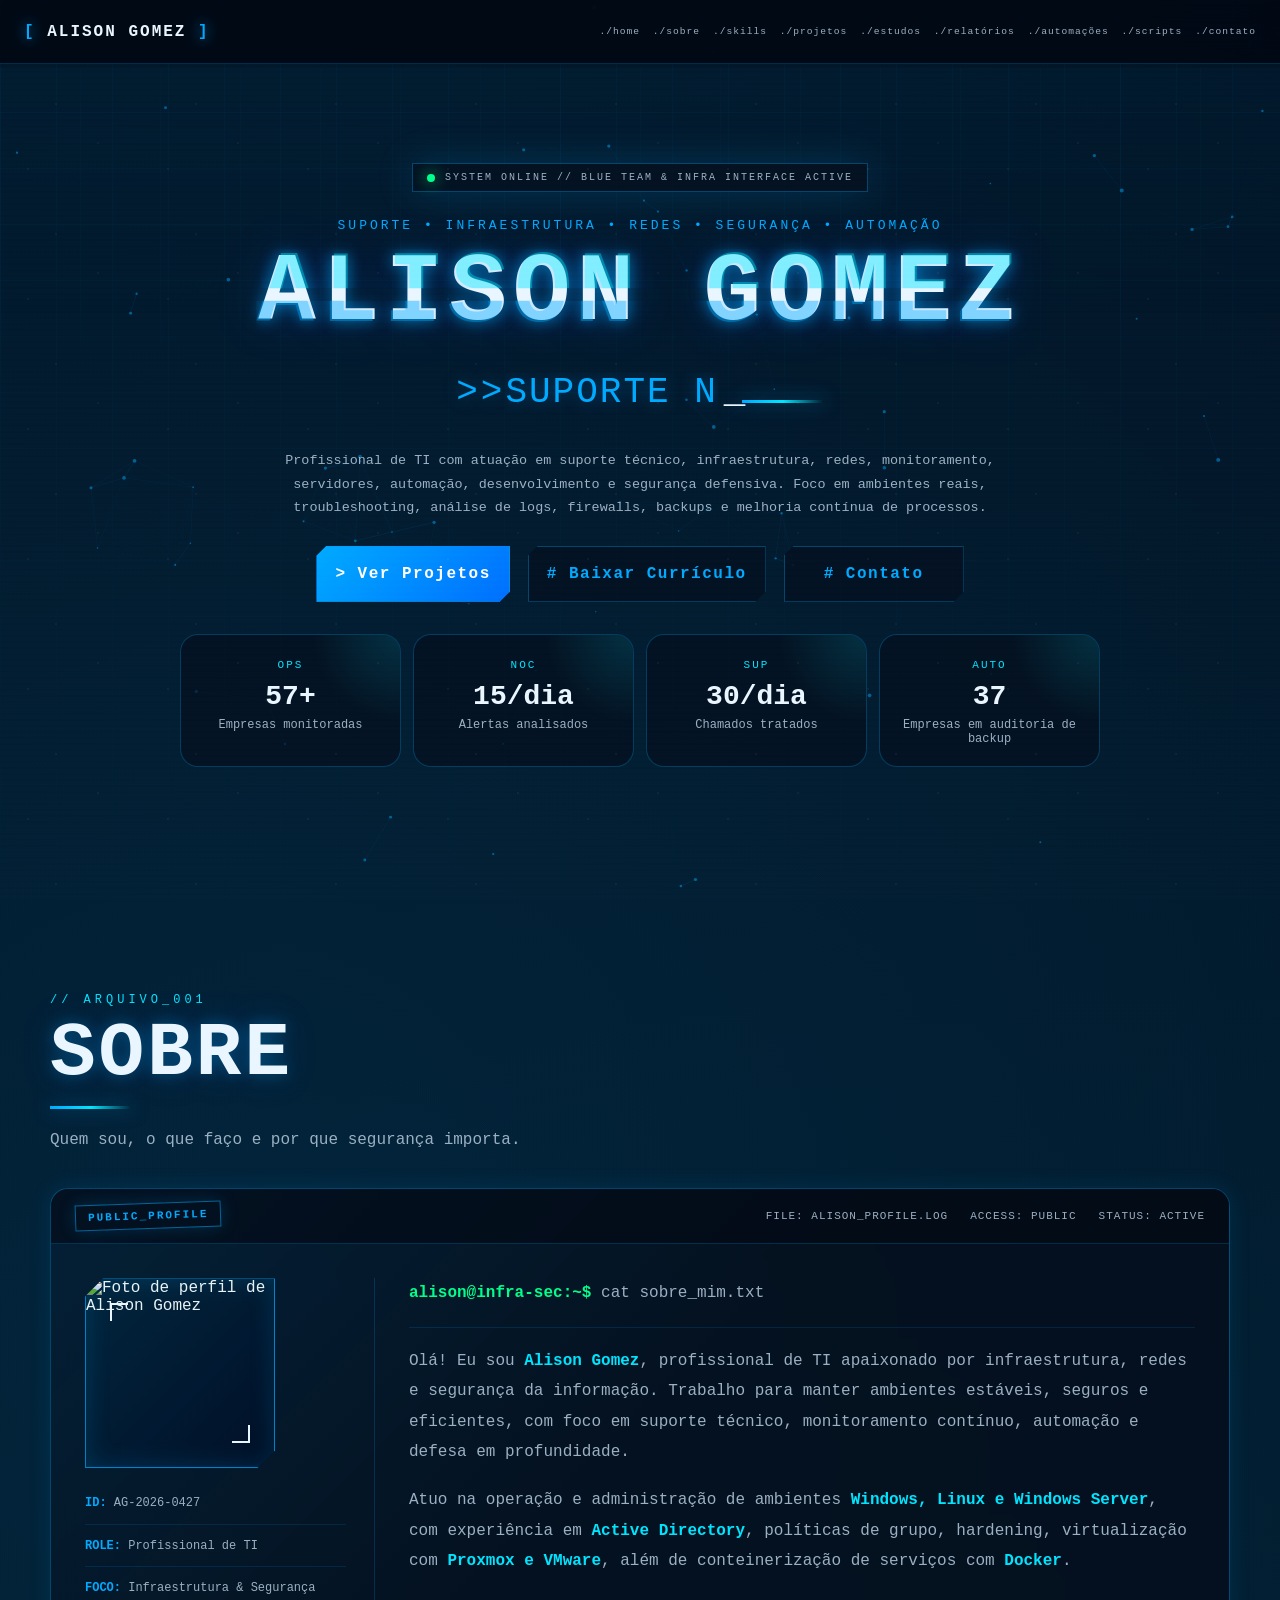
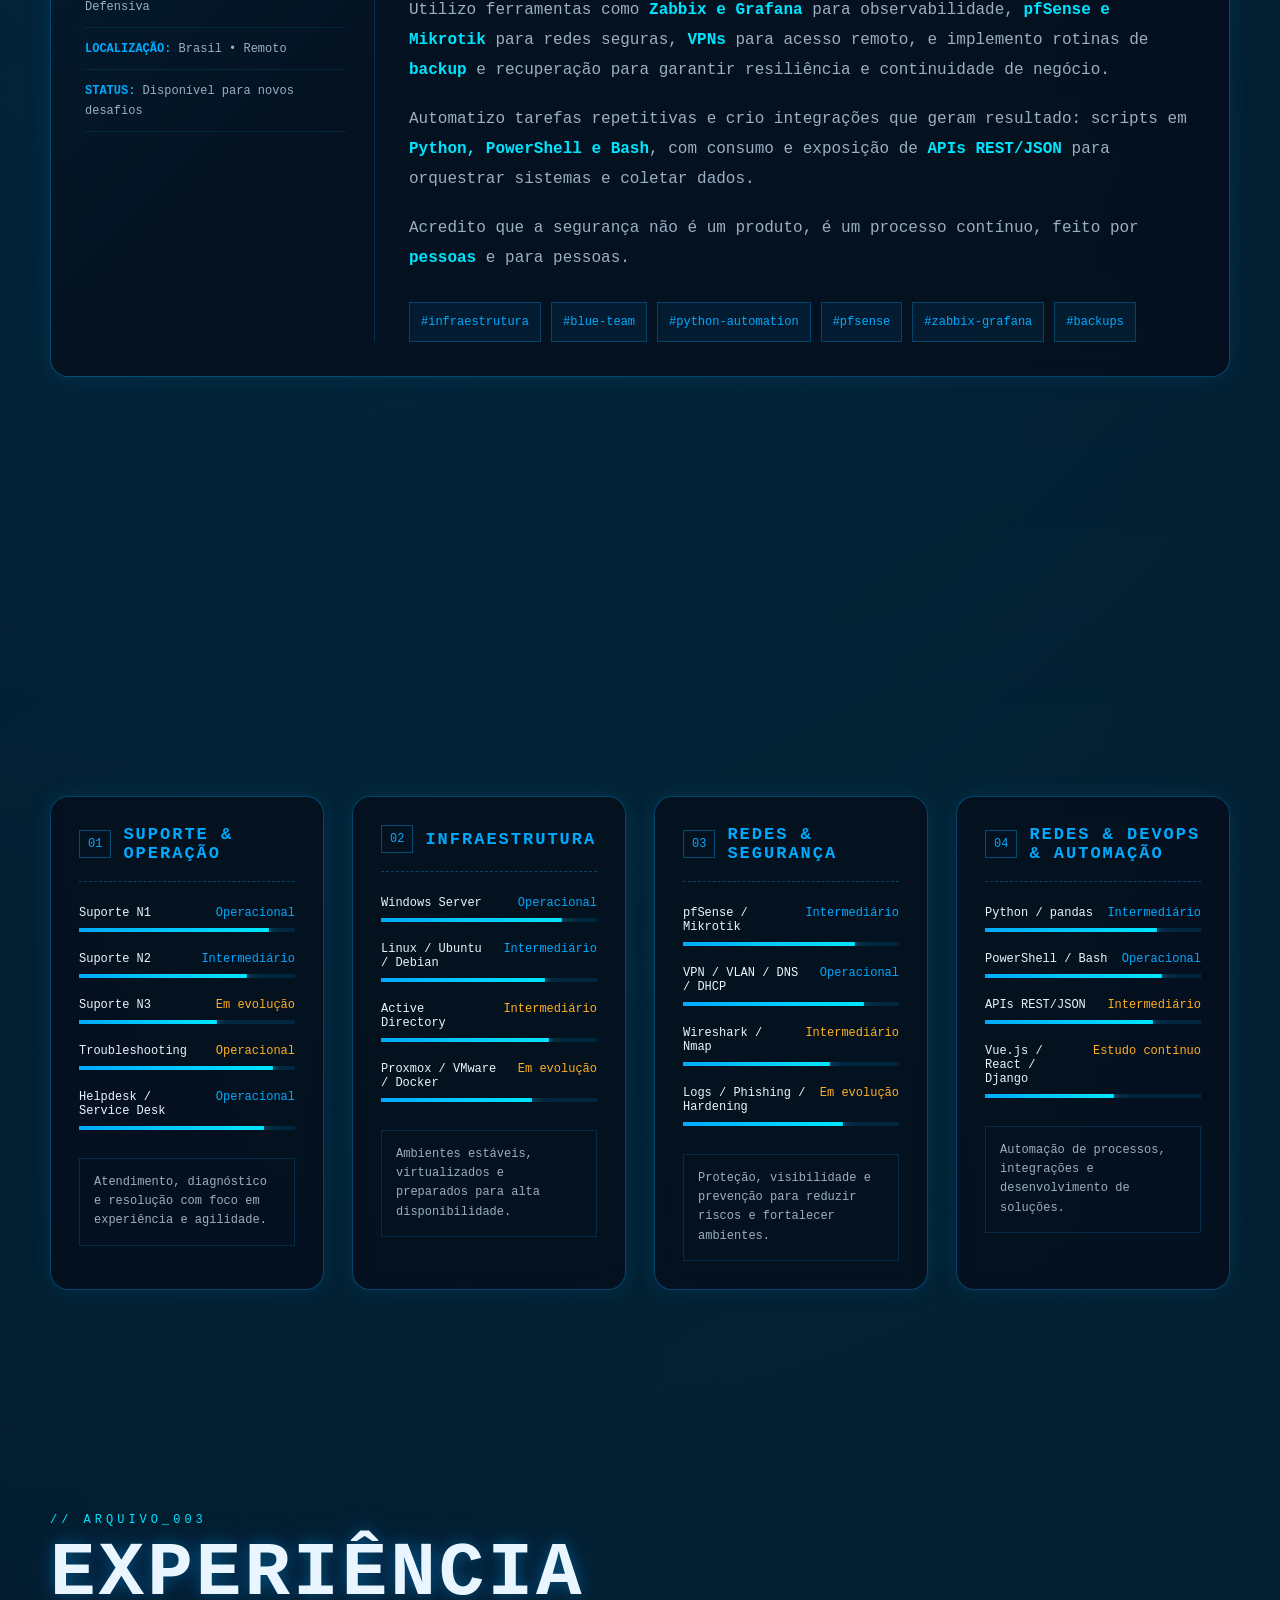
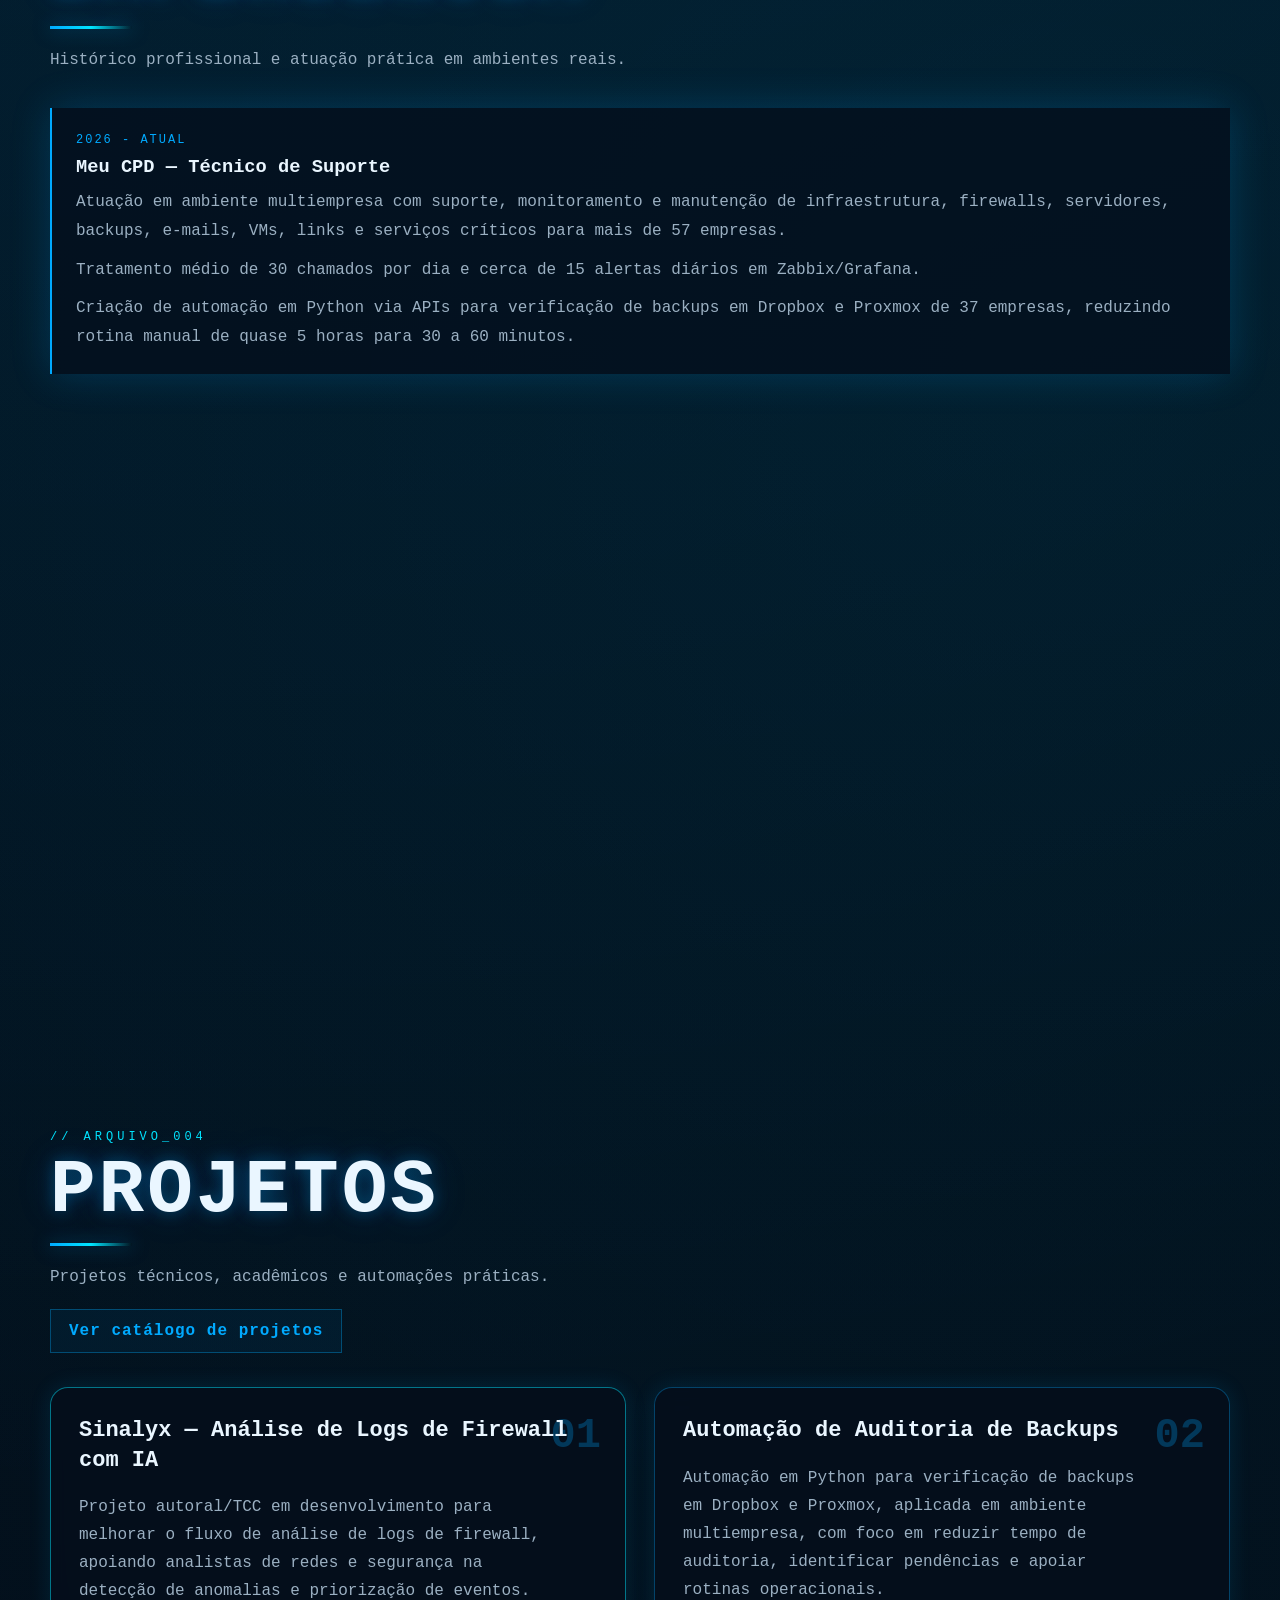
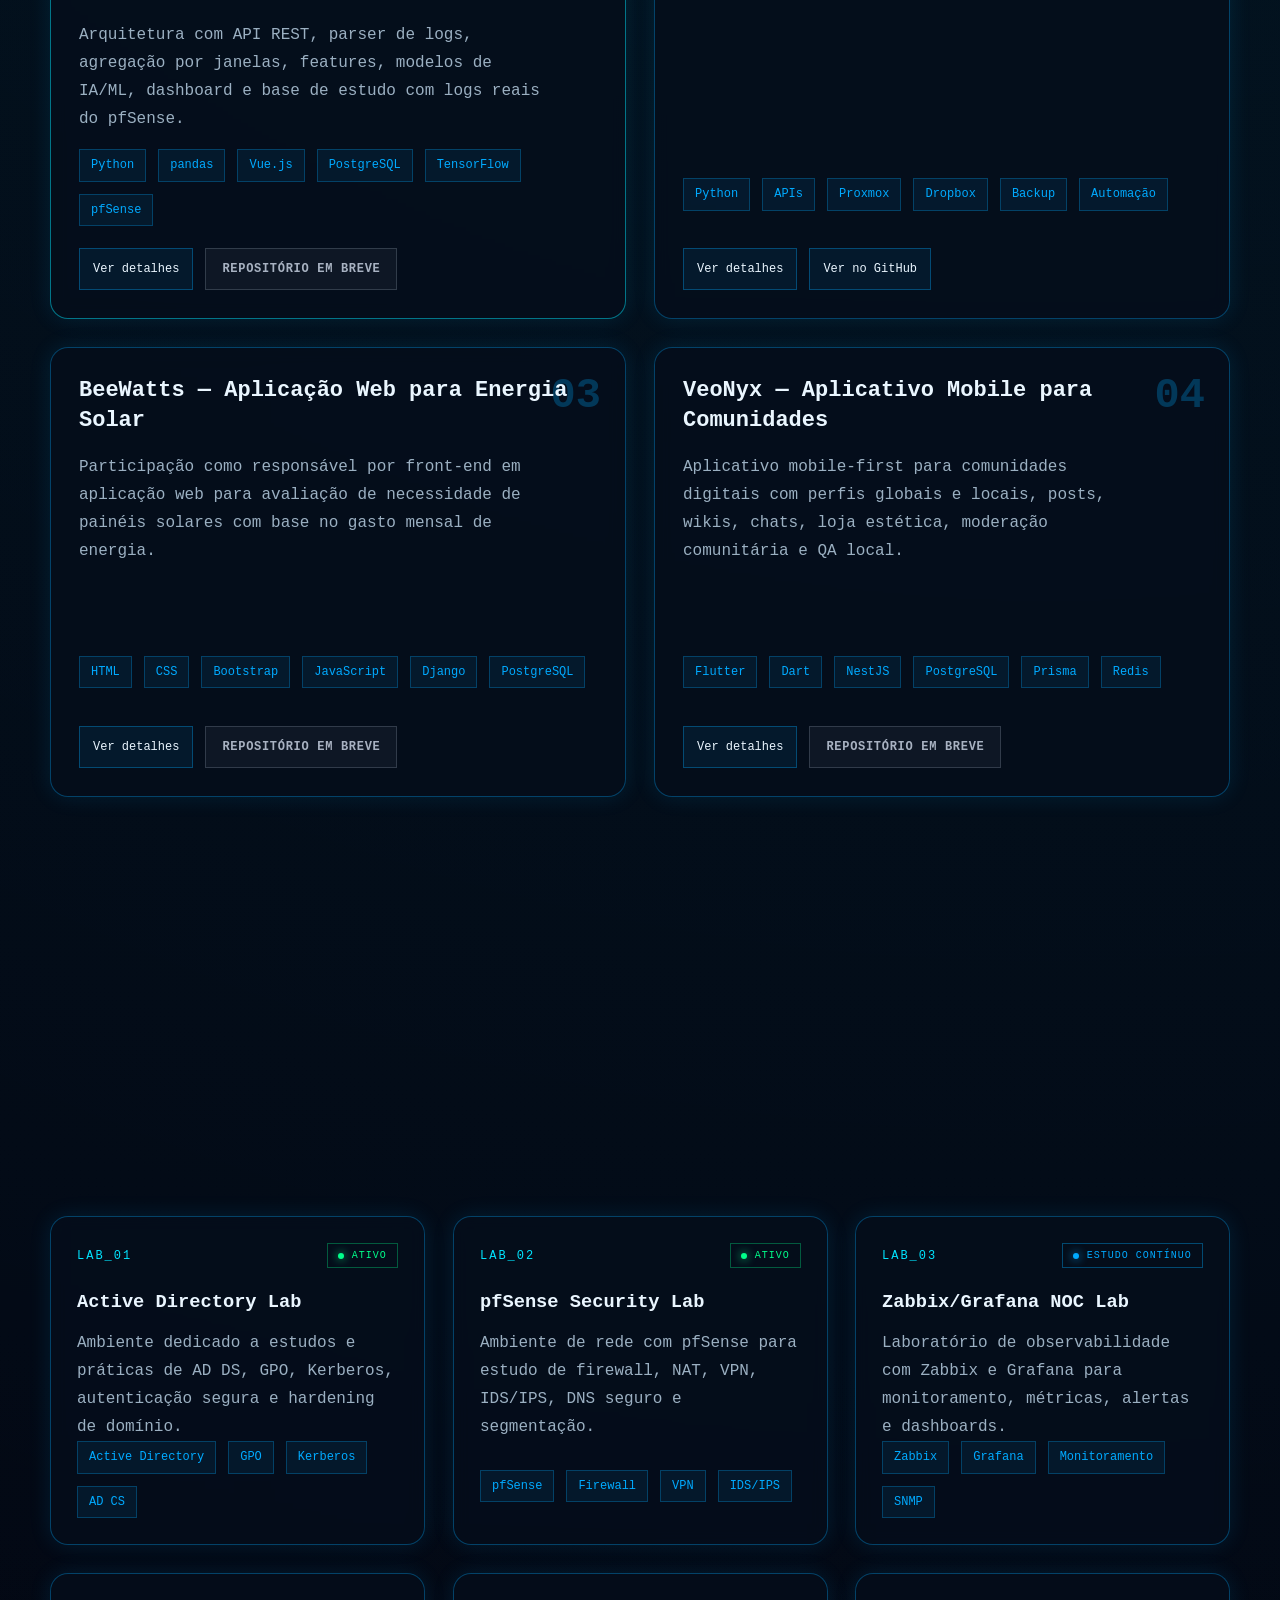
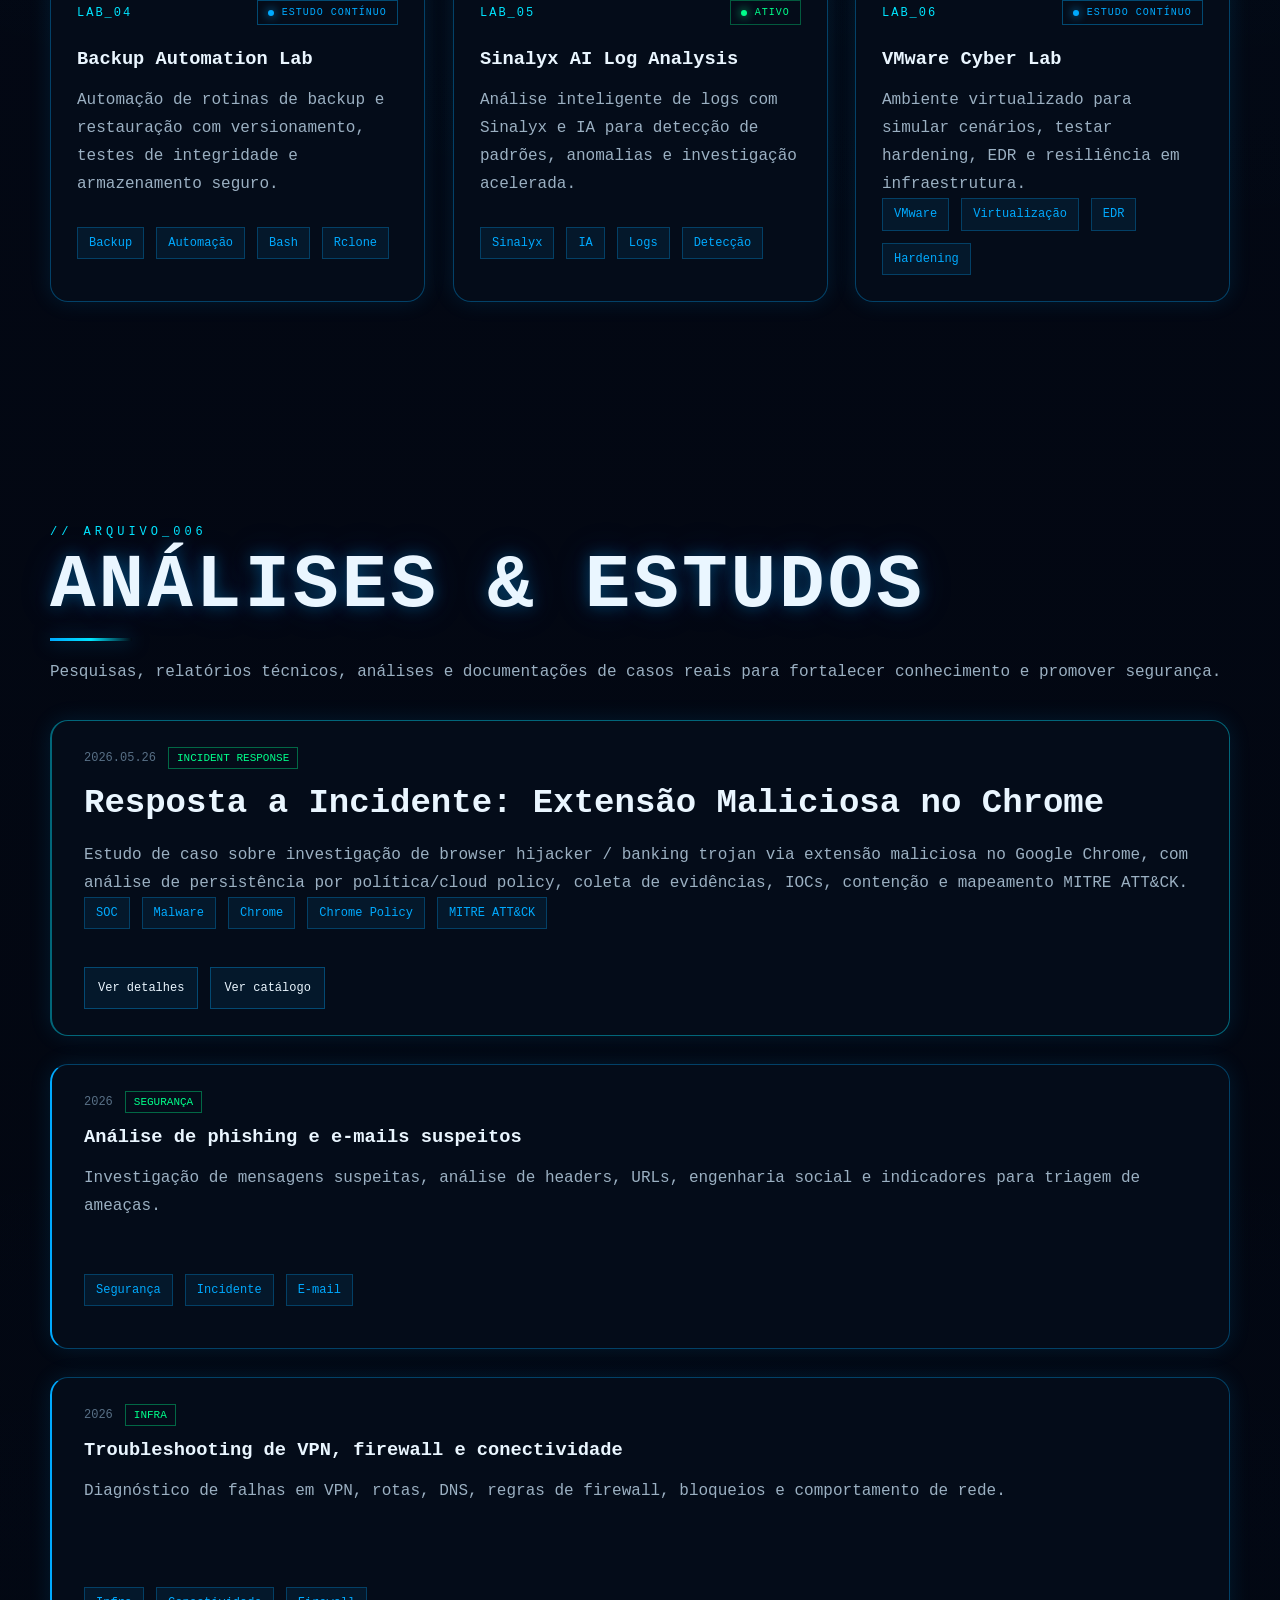
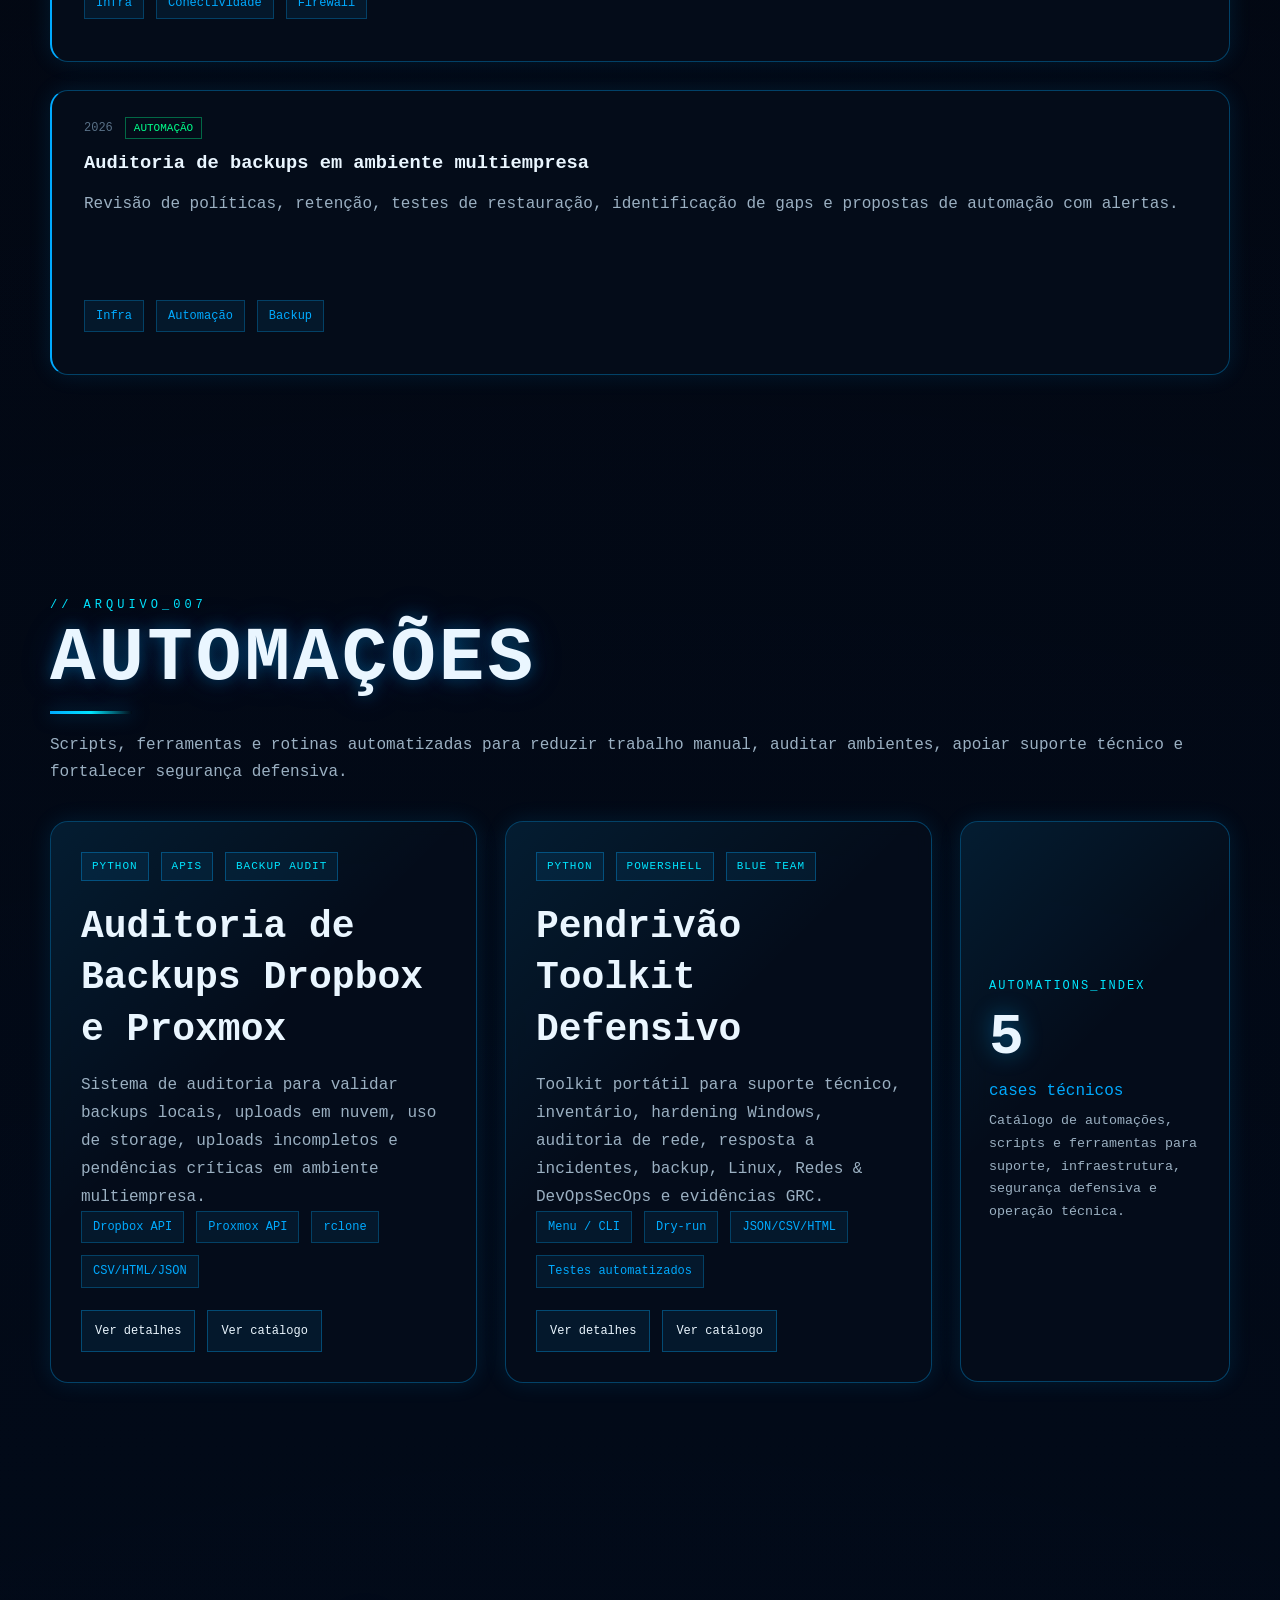
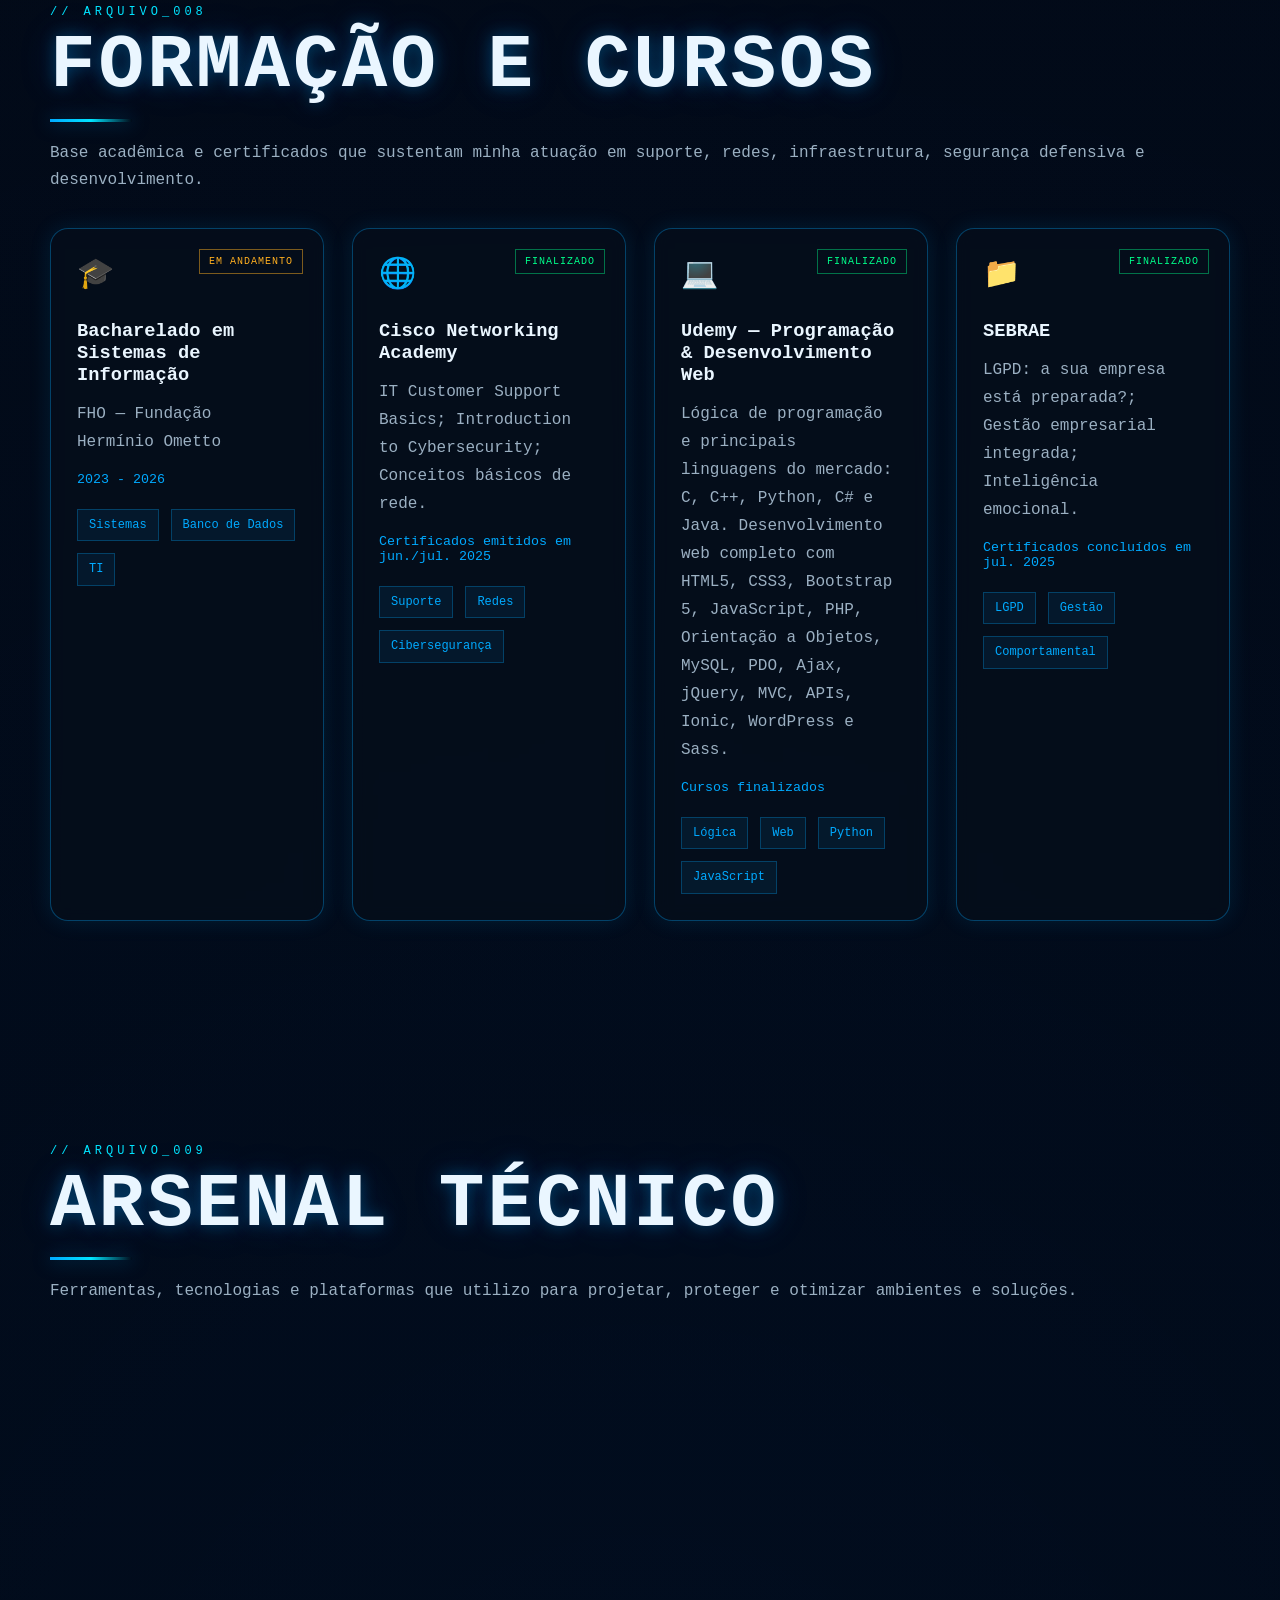
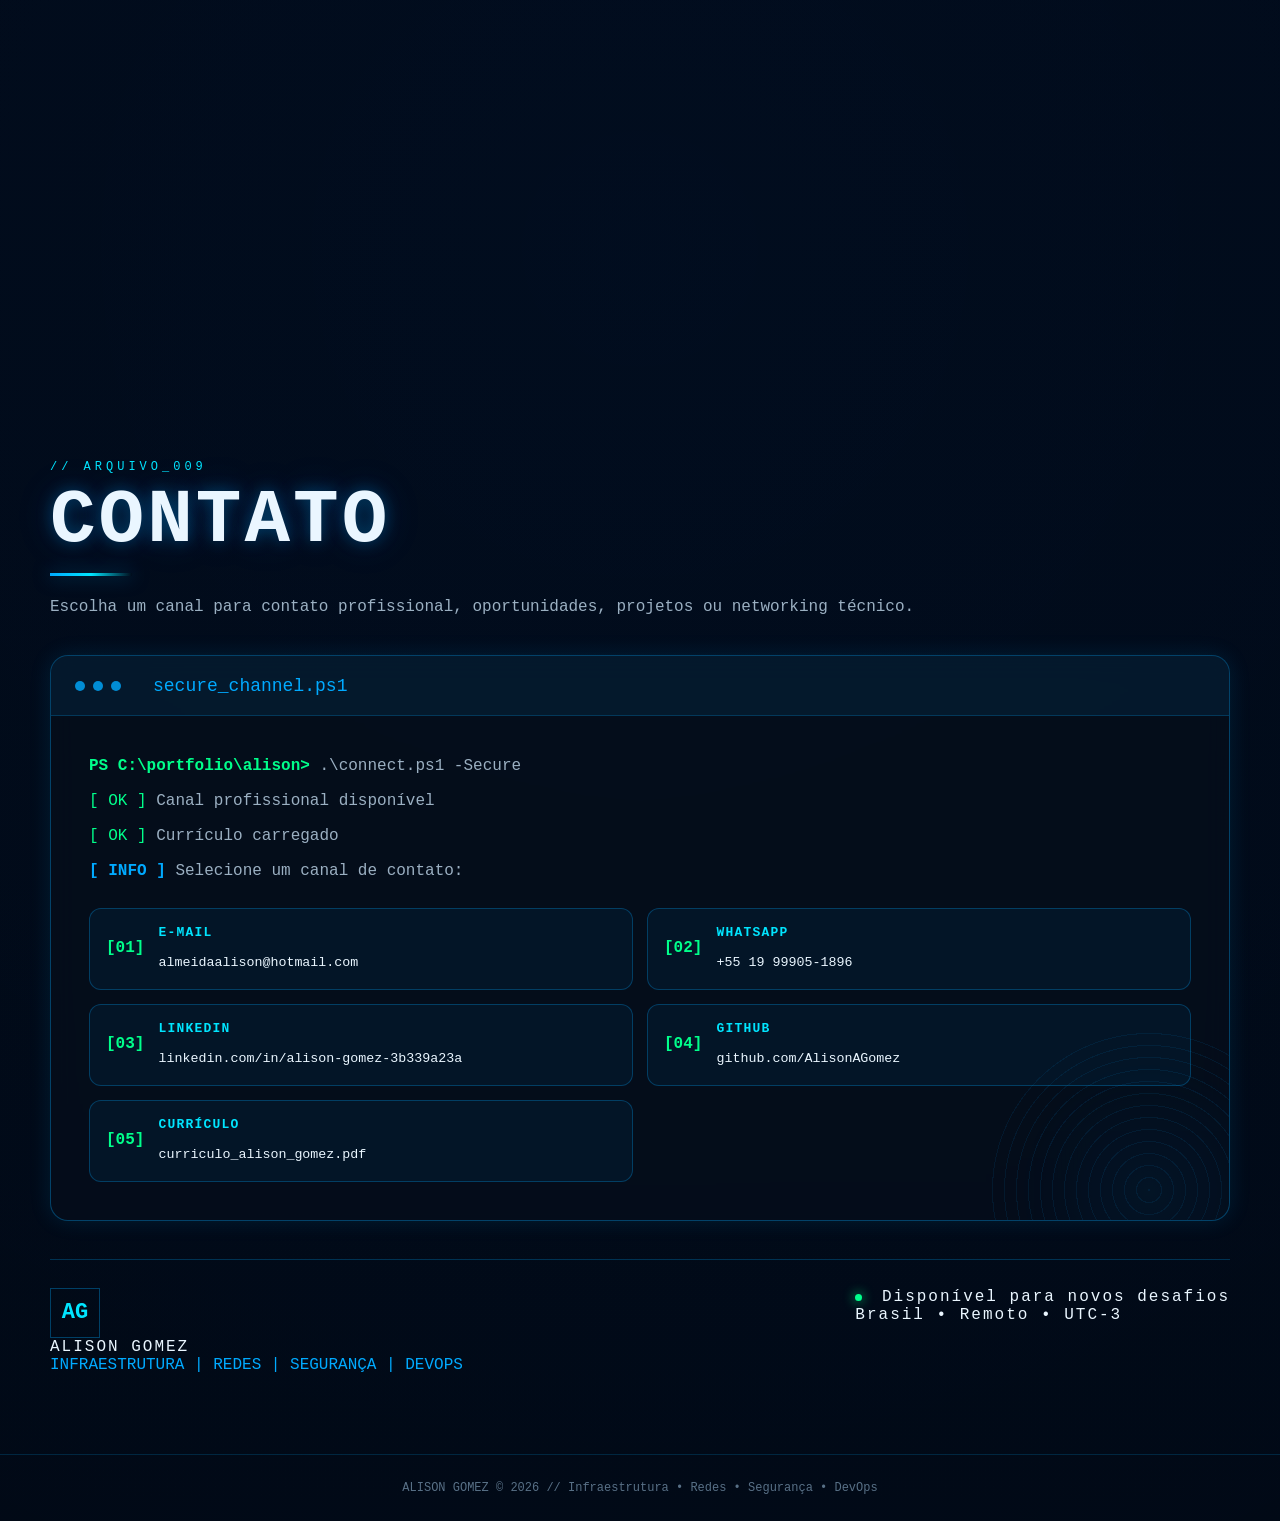
==== commit 7bc200fe: "Atualiza formação e cursos finalizados" ====
--- a/index.html
+++ b/index.html
@@ -35,7 +35,7 @@
   <link rel="icon" type="image/png" href="assets/img/favicon.png" />
   <link rel="apple-touch-icon" href="assets/img/favicon.png" />
 
-  <link rel="stylesheet" href="style.css?v=38" />
+  <link rel="stylesheet" href="style.css?v=39" />
 </head>
 
 <body class="loading">
@@ -561,12 +561,17 @@
     </section>
 
     <section id="formacao" class="section">
-      <div class="section-head reveal"><span class="section-tag">// ARQUIVO_008</span><h2>Formação & Cursos</h2><p class="section-subtitle">Minha base acadêmica e certificações que fortalecem minha atuação em infraestrutura, segurança e tecnologia da informação.</p></div>
+      <div class="section-head reveal">
+        <span class="section-tag">// ARQUIVO_008</span>
+        <h2>Formação e Cursos</h2>
+        <p class="section-subtitle">Base acadêmica e certificados que sustentam minha atuação em suporte, redes, infraestrutura, segurança defensiva e desenvolvimento.</p>
+      </div>
+
       <div class="cert-grid">
         <article class="cert-card reveal"><div class="cert-status progress">EM ANDAMENTO</div><span class="cert-icon">🎓</span><h3>Bacharelado em Sistemas de Informação</h3><p>FHO — Fundação Hermínio Ometto</p><small>2023 - 2026</small><div class="tags"><span>Sistemas</span><span>Banco de Dados</span><span>TI</span></div></article>
-        <article class="cert-card reveal"><div class="cert-status done">CONCLUÍDO / EM ANDAMENTO</div><span class="cert-icon">🌐</span><h3>Cisco Networking Academy</h3><p>Cursos e trilhas sobre redes, segurança cibernética, fundamentos de TI e infraestrutura.</p><small>2023 - Atual</small><div class="tags"><span>Redes</span><span>Cibersegurança</span><span>Infraestrutura</span></div></article>
-        <article class="cert-card reveal"><div class="cert-status done">CONCLUÍDO</div><span class="cert-icon">💻</span><h3>Udemy — Desenvolvimento & Programação</h3><p>Formações práticas em desenvolvimento, automação, boas práticas de código, APIs e bancos de dados.</p><small>2022 - 2024</small><div class="tags"><span>Python</span><span>APIs</span><span>Banco de Dados</span></div></article>
-        <article class="cert-card reveal"><div class="cert-status done">CONCLUÍDO</div><span class="cert-icon">📁</span><h3>SEBRAE & Complementares</h3><p>Cursos livres e complementares em LGPD, gestão, produtividade, inglês para TI e empreendedorismo.</p><small>2021 - Atual</small><div class="tags"><span>LGPD</span><span>Gestão</span><span>Inglês para TI</span></div></article>
+        <article class="cert-card reveal"><div class="cert-status done">FINALIZADO</div><span class="cert-icon">🌐</span><h3>Cisco Networking Academy</h3><p>IT Customer Support Basics; Introduction to Cybersecurity; Conceitos básicos de rede.</p><small>Certificados emitidos em jun./jul. 2025</small><div class="tags"><span>Suporte</span><span>Redes</span><span>Cibersegurança</span></div></article>
+        <article class="cert-card reveal"><div class="cert-status done">FINALIZADO</div><span class="cert-icon">💻</span><h3>Udemy — Programação & Desenvolvimento Web</h3><p>Lógica de programação e principais linguagens do mercado: C, C++, Python, C# e Java. Desenvolvimento web completo com HTML5, CSS3, Bootstrap 5, JavaScript, PHP, Orientação a Objetos, MySQL, PDO, Ajax, jQuery, MVC, APIs, Ionic, WordPress e Sass.</p><small>Cursos finalizados</small><div class="tags"><span>Lógica</span><span>Web</span><span>Python</span><span>JavaScript</span></div></article>
+        <article class="cert-card reveal"><div class="cert-status done">FINALIZADO</div><span class="cert-icon">📁</span><h3>SEBRAE</h3><p>LGPD: a sua empresa está preparada?; Gestão empresarial integrada; Inteligência emocional.</p><small>Certificados concluídos em jul. 2025</small><div class="tags"><span>LGPD</span><span>Gestão</span><span>Comportamental</span></div></article>
       </div>
     </section>
 
@@ -650,6 +655,6 @@
     <p>ALISON GOMEZ © <span id="year"></span> // Infraestrutura • Redes • Segurança • DevOps</p>
   </footer>
 
-  <script src="script.js?v=38"></script>
+  <script src="script.js?v=39"></script>
 </body>
 </html>
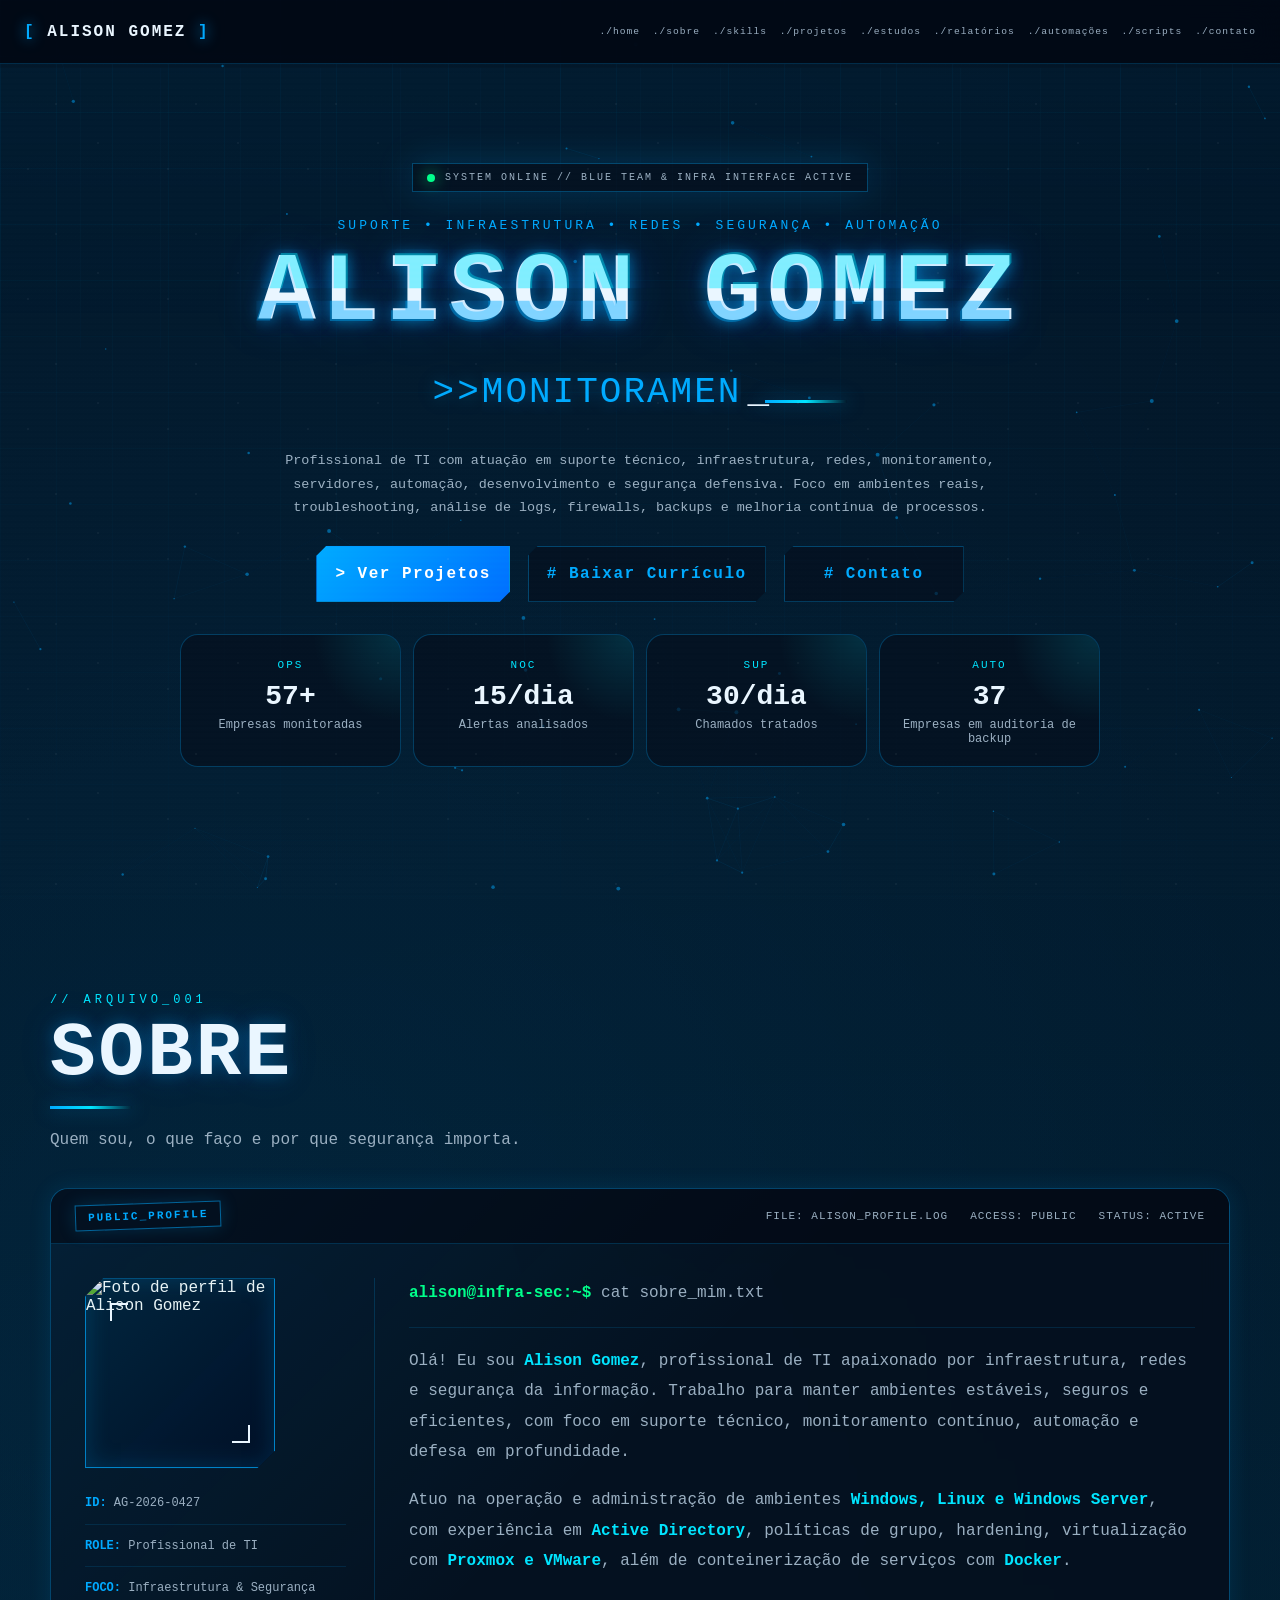
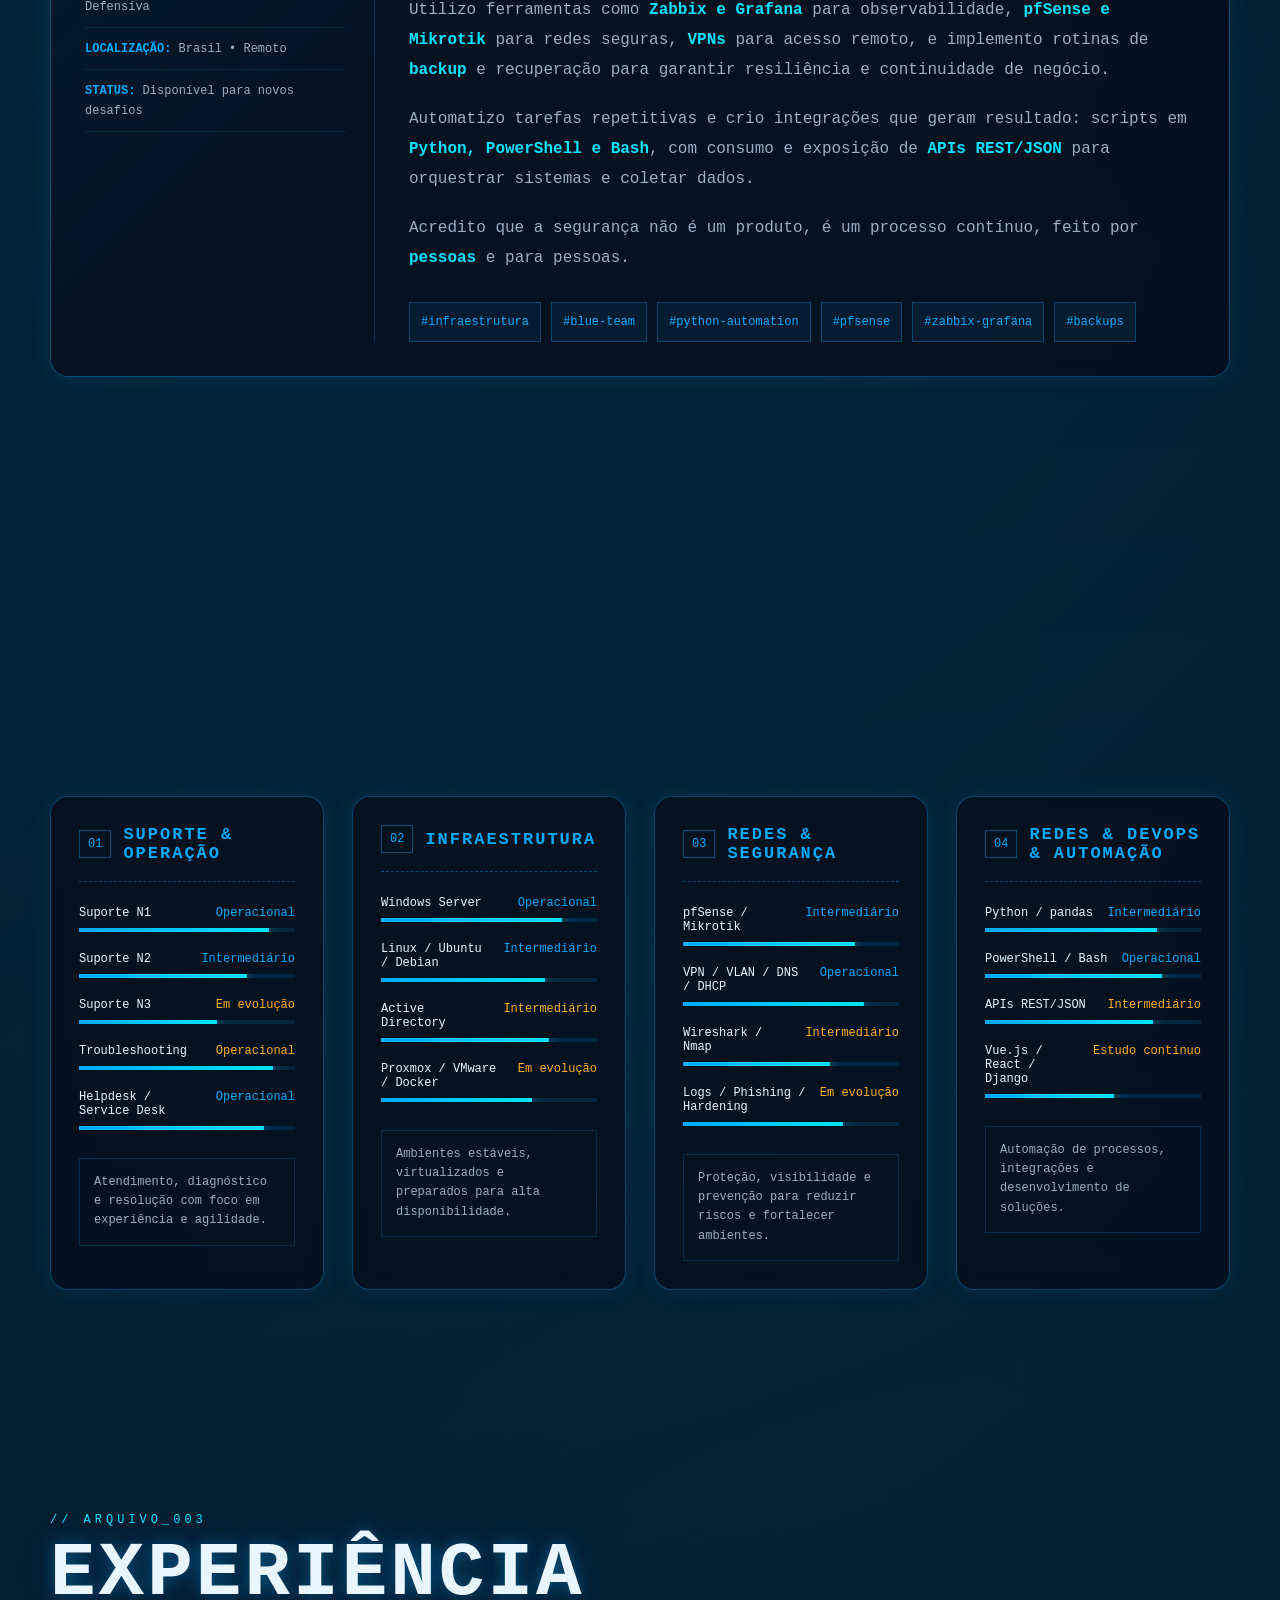
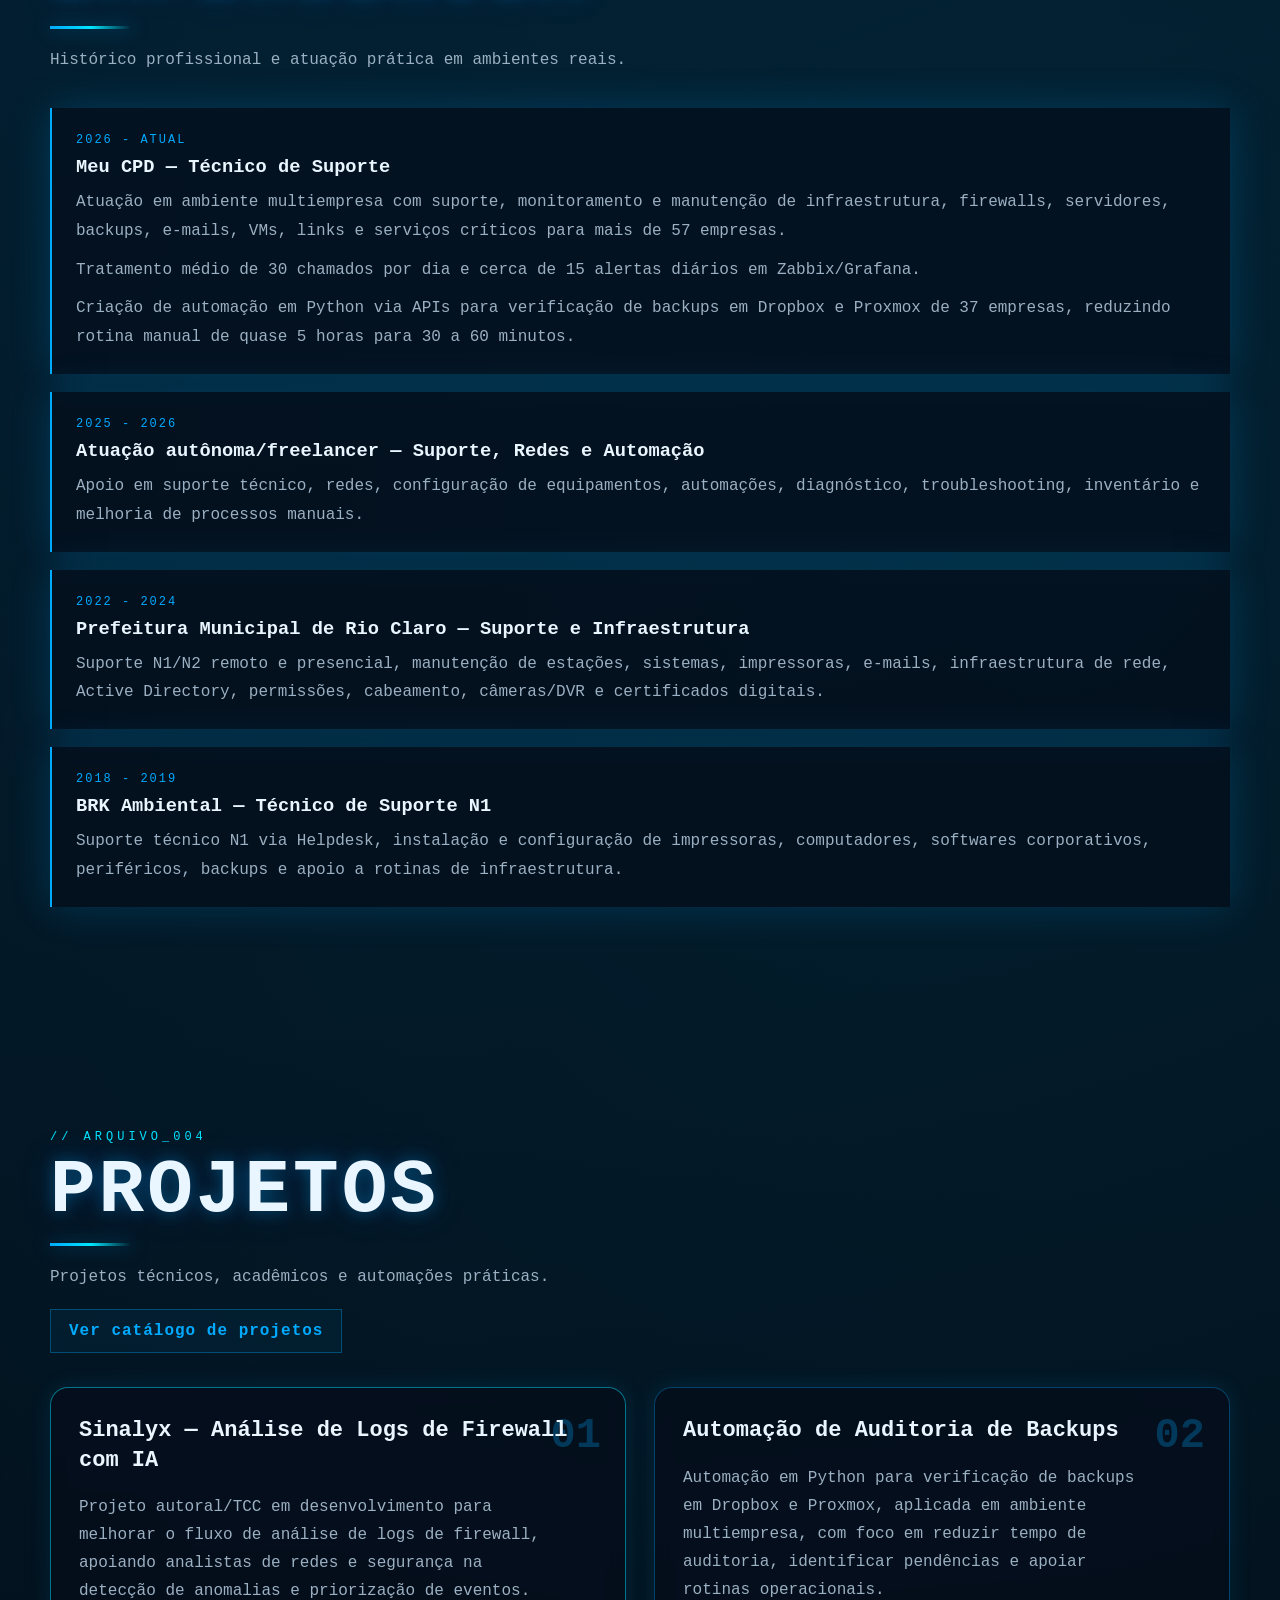
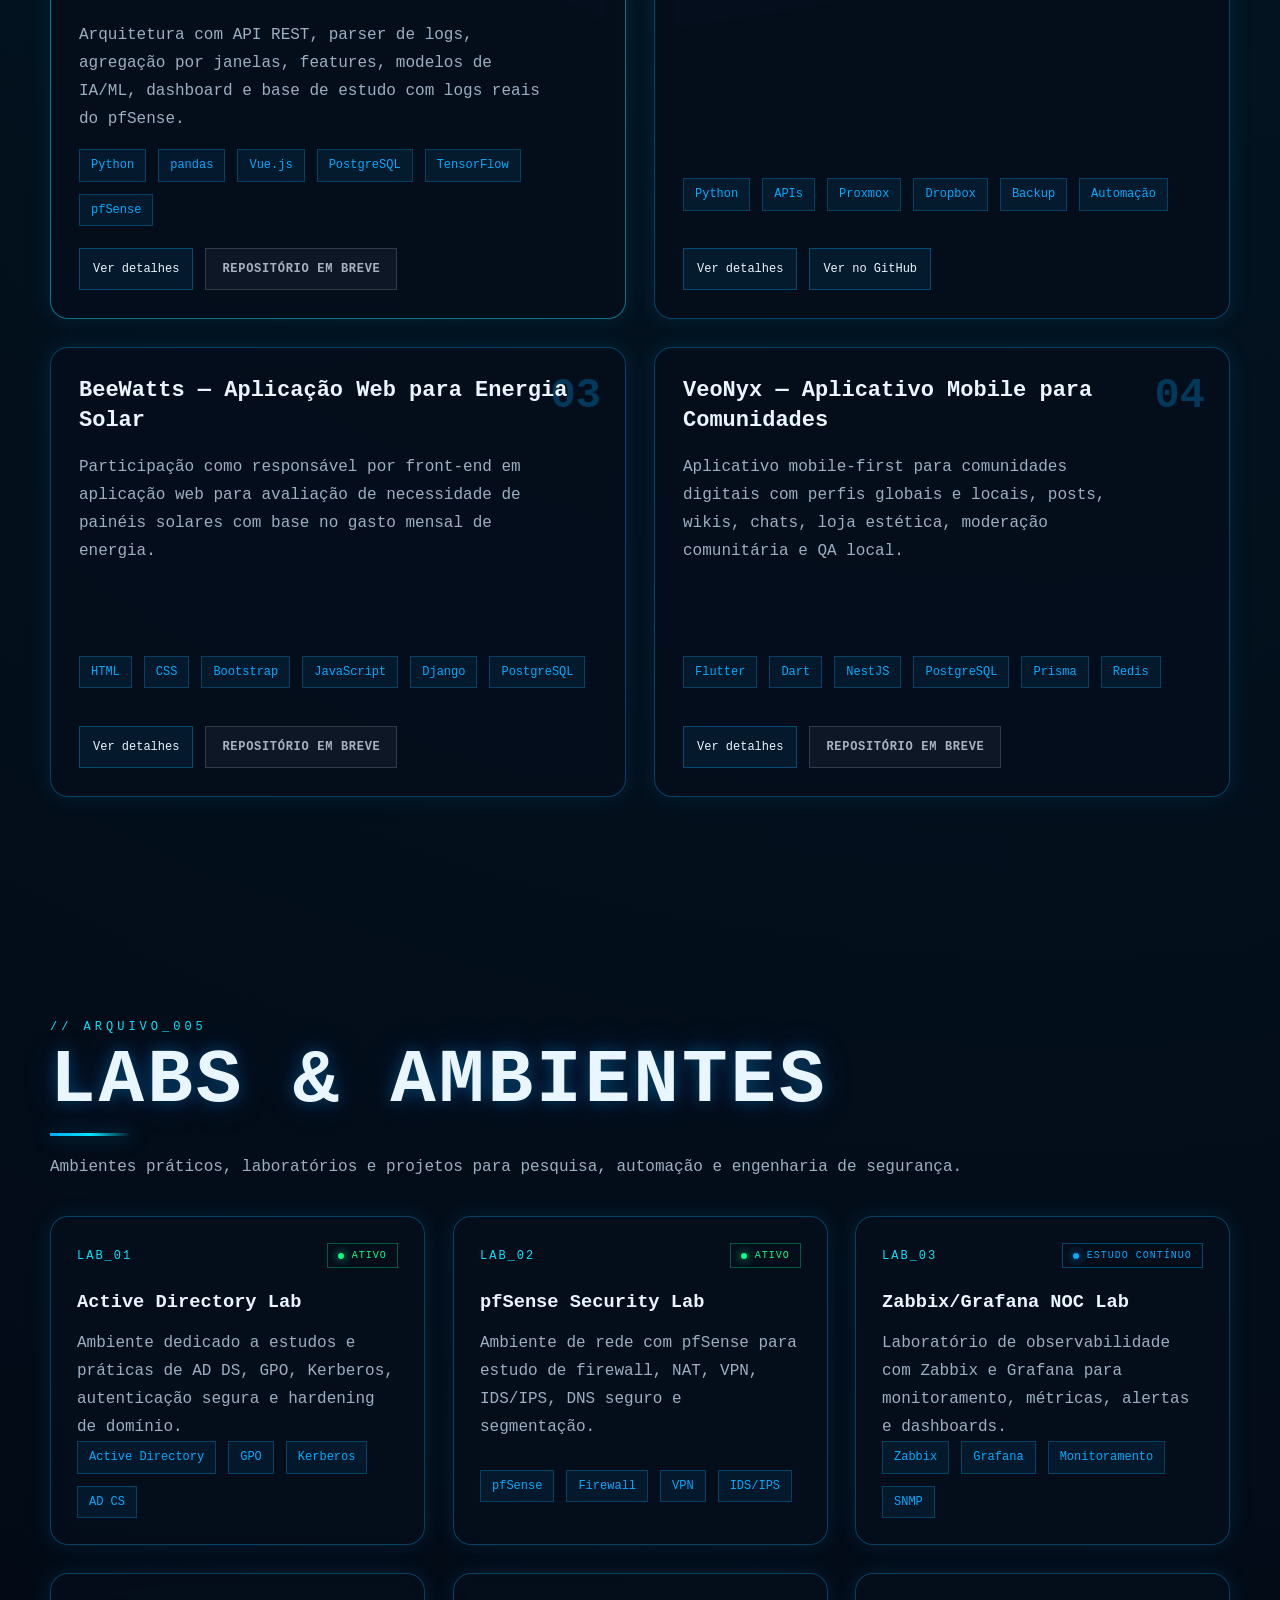
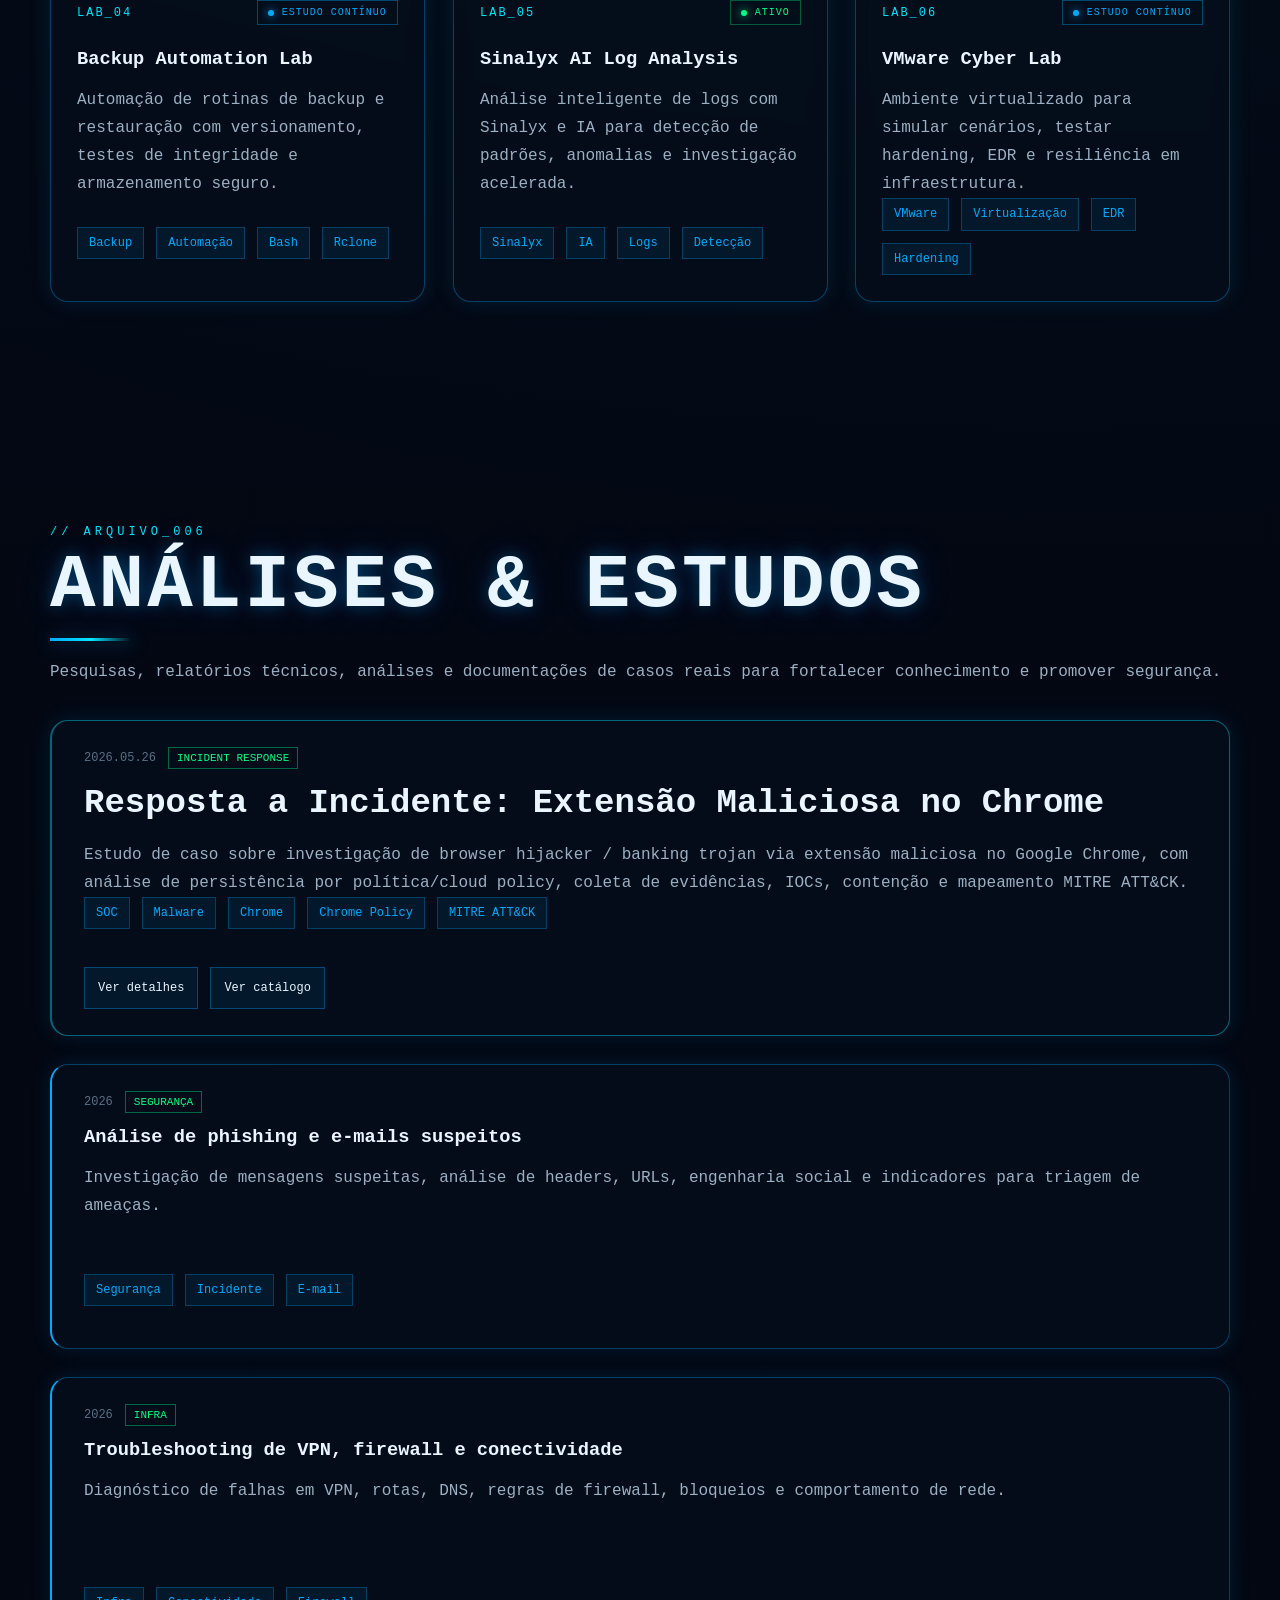
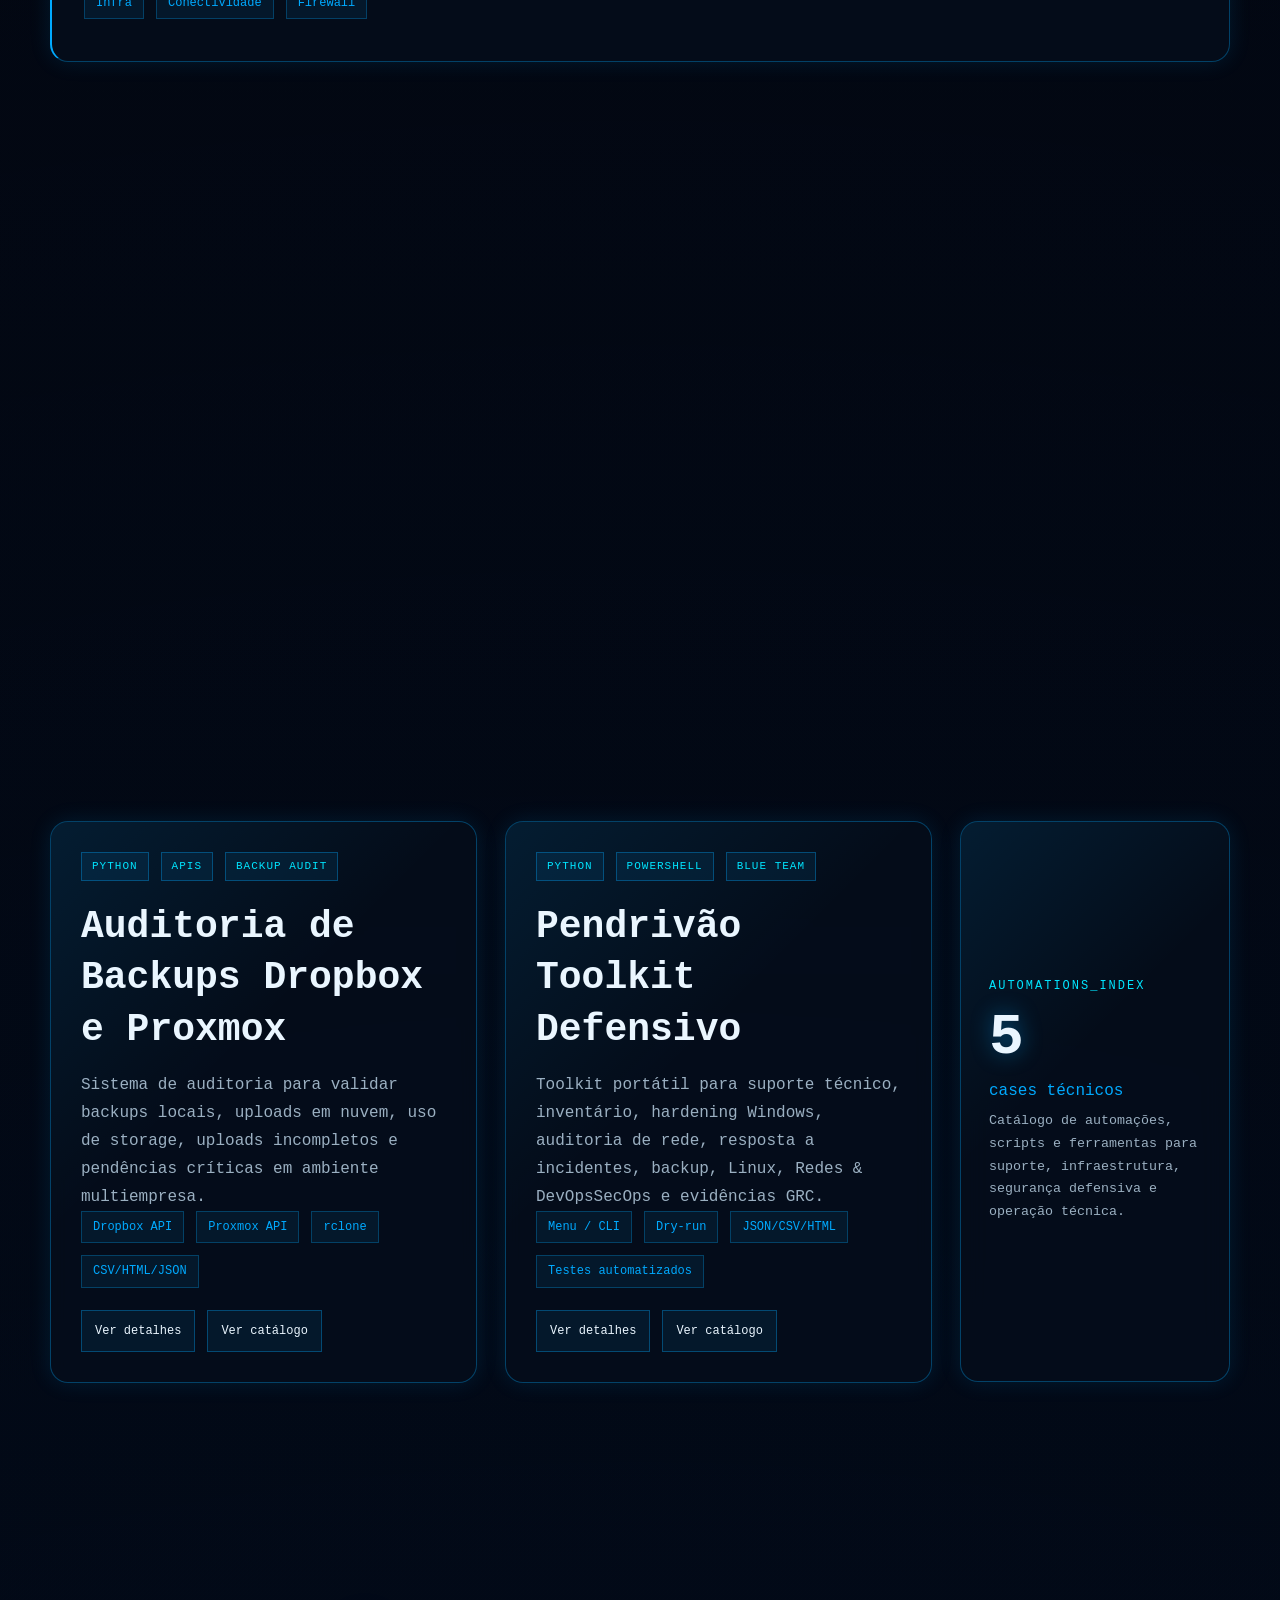
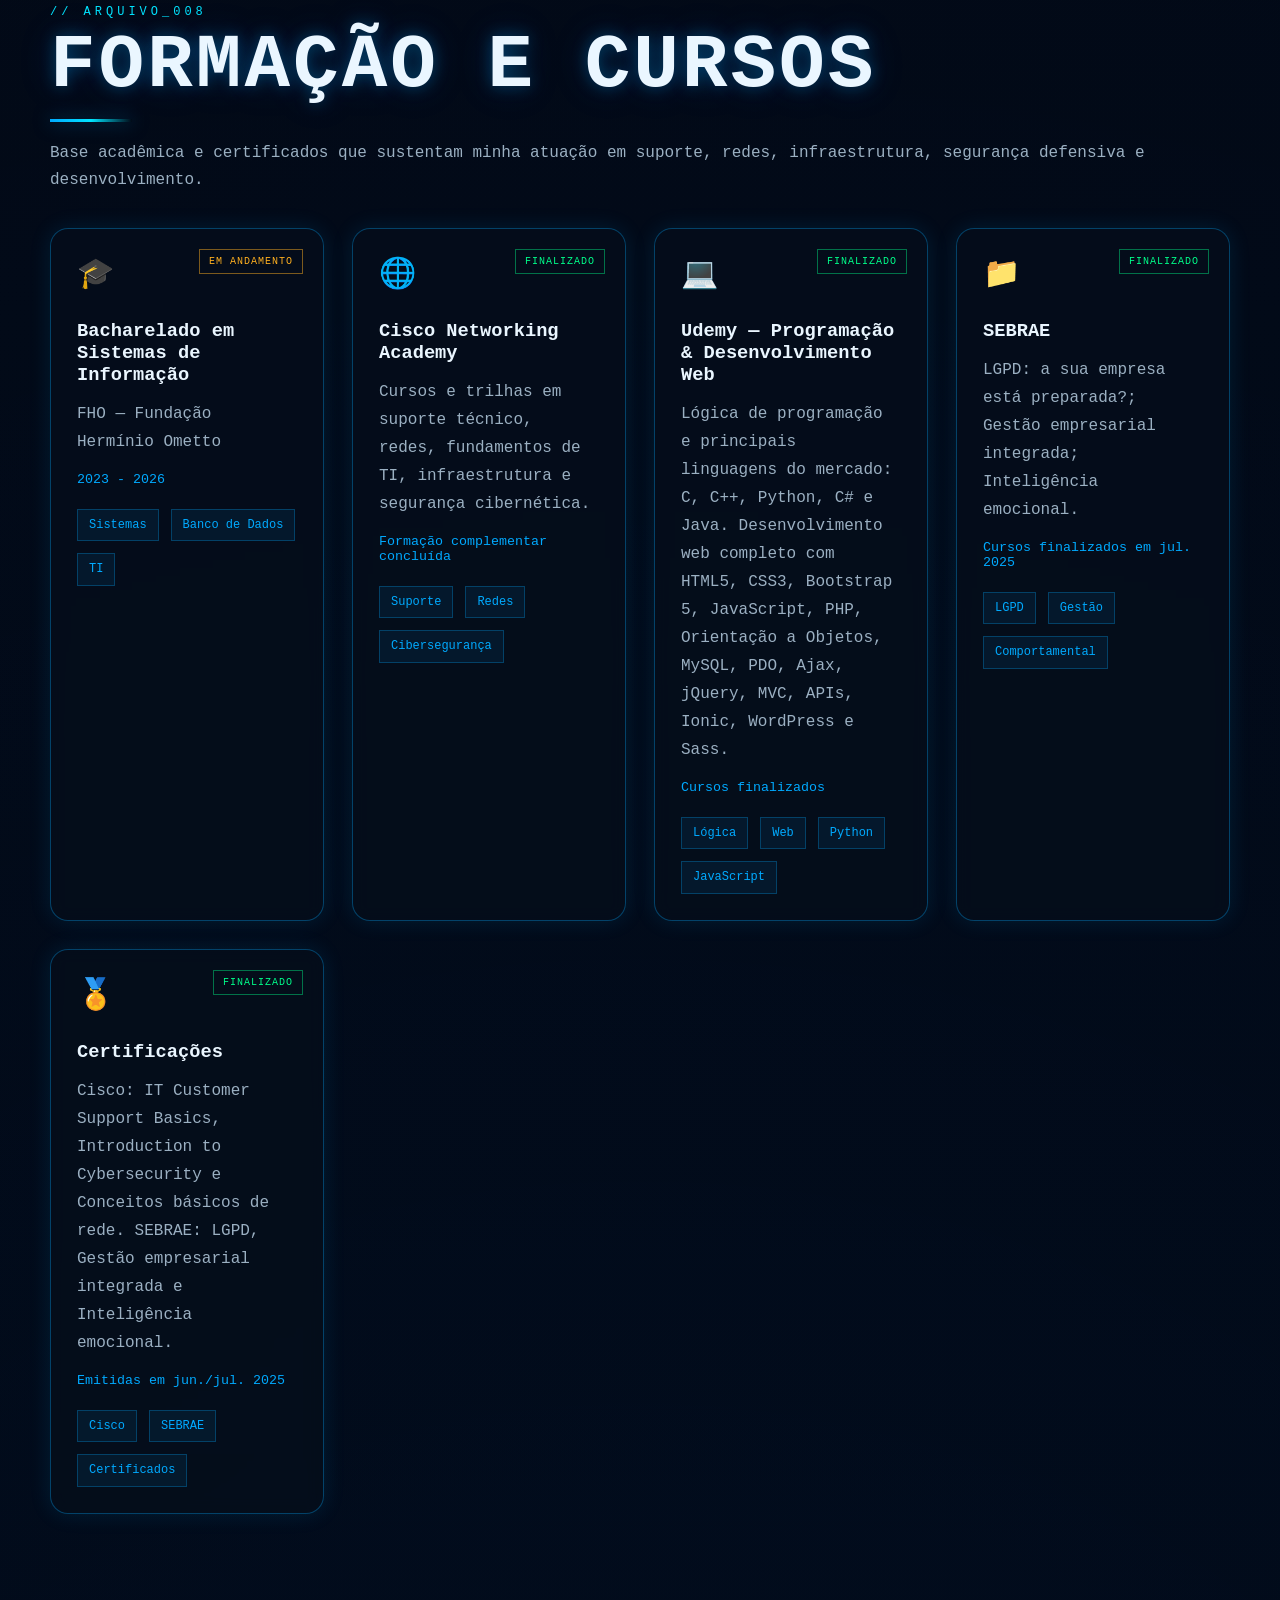
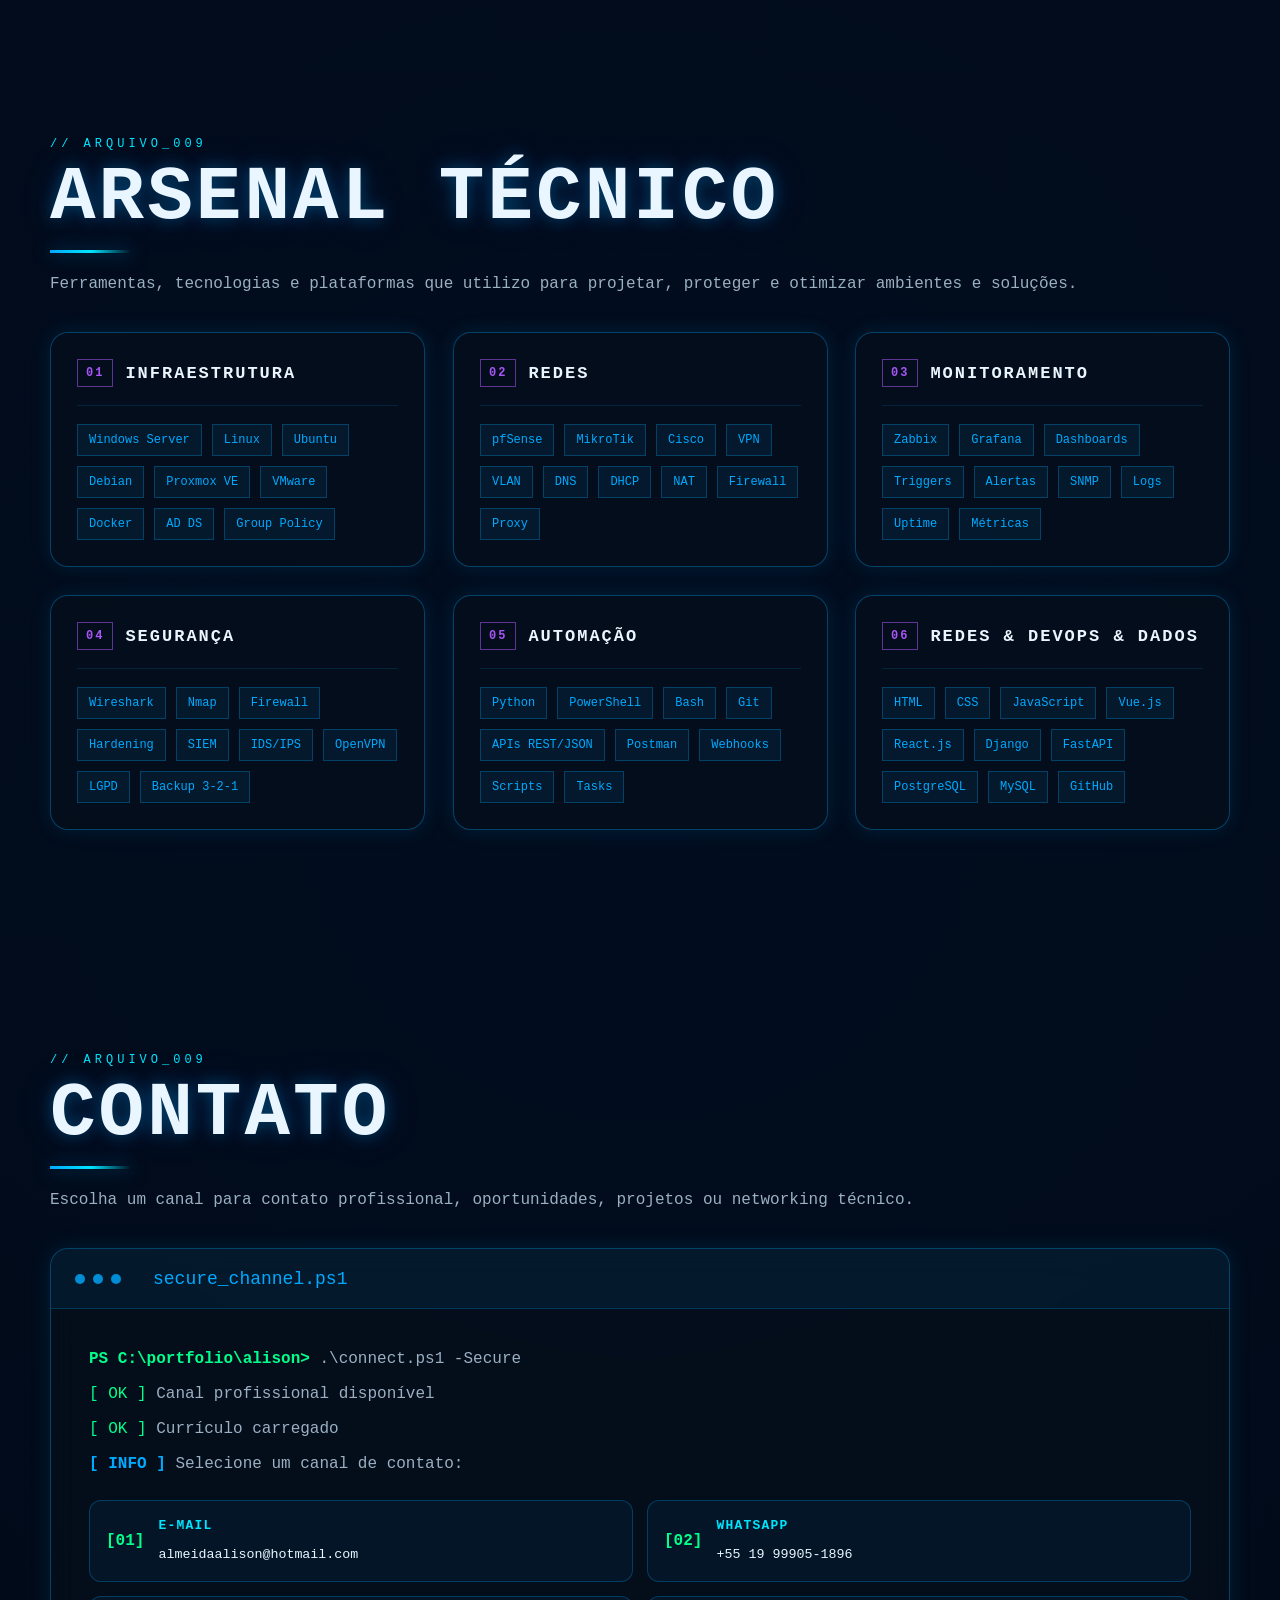
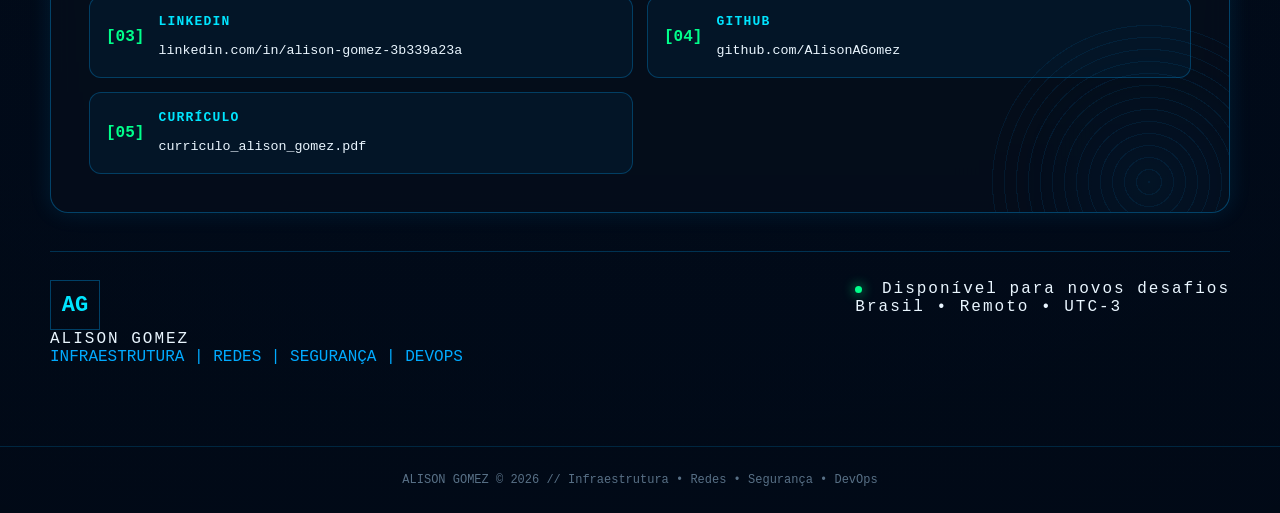
==== commit 026d682d: "Separa cursos e certificações" ====
--- a/index.html
+++ b/index.html
@@ -569,9 +569,10 @@
 
       <div class="cert-grid">
         <article class="cert-card reveal"><div class="cert-status progress">EM ANDAMENTO</div><span class="cert-icon">🎓</span><h3>Bacharelado em Sistemas de Informação</h3><p>FHO — Fundação Hermínio Ometto</p><small>2023 - 2026</small><div class="tags"><span>Sistemas</span><span>Banco de Dados</span><span>TI</span></div></article>
-        <article class="cert-card reveal"><div class="cert-status done">FINALIZADO</div><span class="cert-icon">🌐</span><h3>Cisco Networking Academy</h3><p>IT Customer Support Basics; Introduction to Cybersecurity; Conceitos básicos de rede.</p><small>Certificados emitidos em jun./jul. 2025</small><div class="tags"><span>Suporte</span><span>Redes</span><span>Cibersegurança</span></div></article>
+        <article class="cert-card reveal"><div class="cert-status done">FINALIZADO</div><span class="cert-icon">🌐</span><h3>Cisco Networking Academy</h3><p>Cursos e trilhas em suporte técnico, redes, fundamentos de TI, infraestrutura e segurança cibernética.</p><small>Formação complementar concluída</small><div class="tags"><span>Suporte</span><span>Redes</span><span>Cibersegurança</span></div></article>
         <article class="cert-card reveal"><div class="cert-status done">FINALIZADO</div><span class="cert-icon">💻</span><h3>Udemy — Programação & Desenvolvimento Web</h3><p>Lógica de programação e principais linguagens do mercado: C, C++, Python, C# e Java. Desenvolvimento web completo com HTML5, CSS3, Bootstrap 5, JavaScript, PHP, Orientação a Objetos, MySQL, PDO, Ajax, jQuery, MVC, APIs, Ionic, WordPress e Sass.</p><small>Cursos finalizados</small><div class="tags"><span>Lógica</span><span>Web</span><span>Python</span><span>JavaScript</span></div></article>
-        <article class="cert-card reveal"><div class="cert-status done">FINALIZADO</div><span class="cert-icon">📁</span><h3>SEBRAE</h3><p>LGPD: a sua empresa está preparada?; Gestão empresarial integrada; Inteligência emocional.</p><small>Certificados concluídos em jul. 2025</small><div class="tags"><span>LGPD</span><span>Gestão</span><span>Comportamental</span></div></article>
+        <article class="cert-card reveal"><div class="cert-status done">FINALIZADO</div><span class="cert-icon">📁</span><h3>SEBRAE</h3><p>LGPD: a sua empresa está preparada?; Gestão empresarial integrada; Inteligência emocional.</p><small>Cursos finalizados em jul. 2025</small><div class="tags"><span>LGPD</span><span>Gestão</span><span>Comportamental</span></div></article>
+        <article class="cert-card reveal"><div class="cert-status done">FINALIZADO</div><span class="cert-icon">🏅</span><h3>Certificações</h3><p>Cisco: IT Customer Support Basics, Introduction to Cybersecurity e Conceitos básicos de rede. SEBRAE: LGPD, Gestão empresarial integrada e Inteligência emocional.</p><small>Emitidas em jun./jul. 2025</small><div class="tags"><span>Cisco</span><span>SEBRAE</span><span>Certificados</span></div></article>
       </div>
     </section>
 
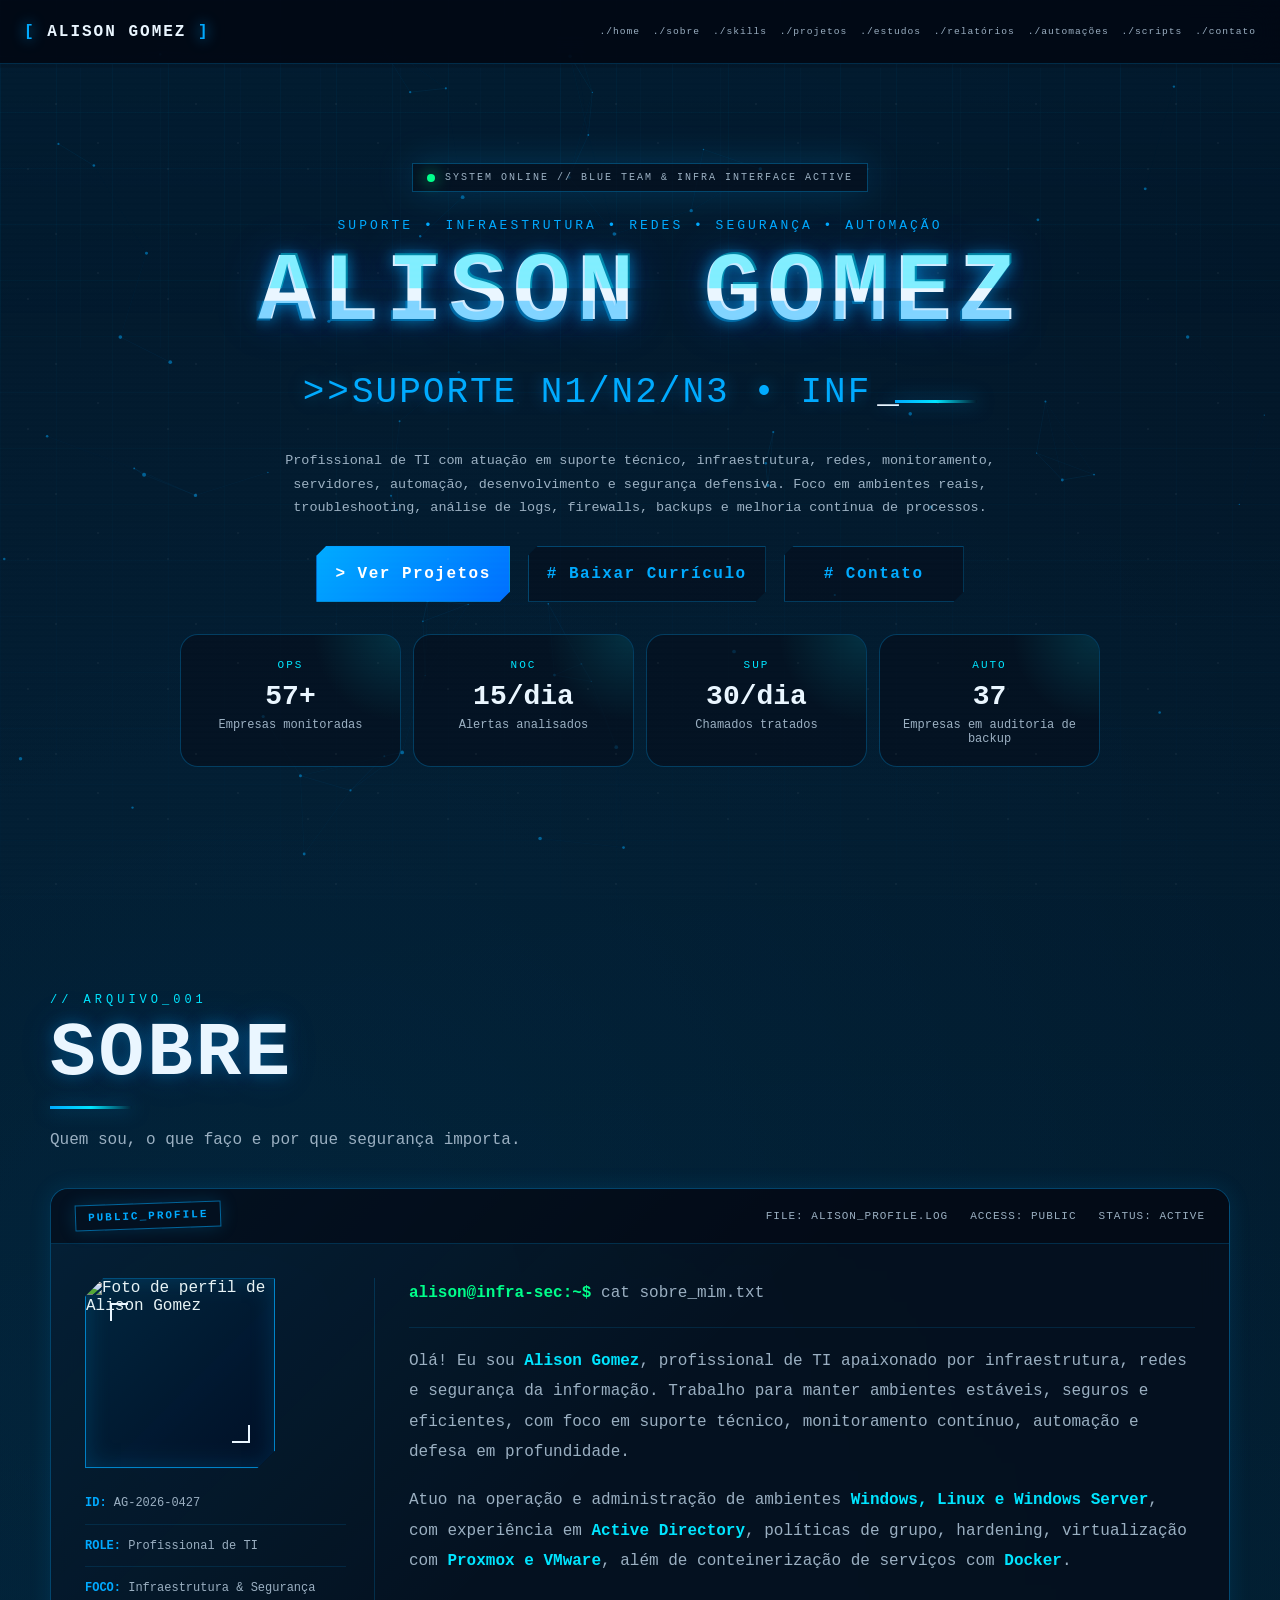
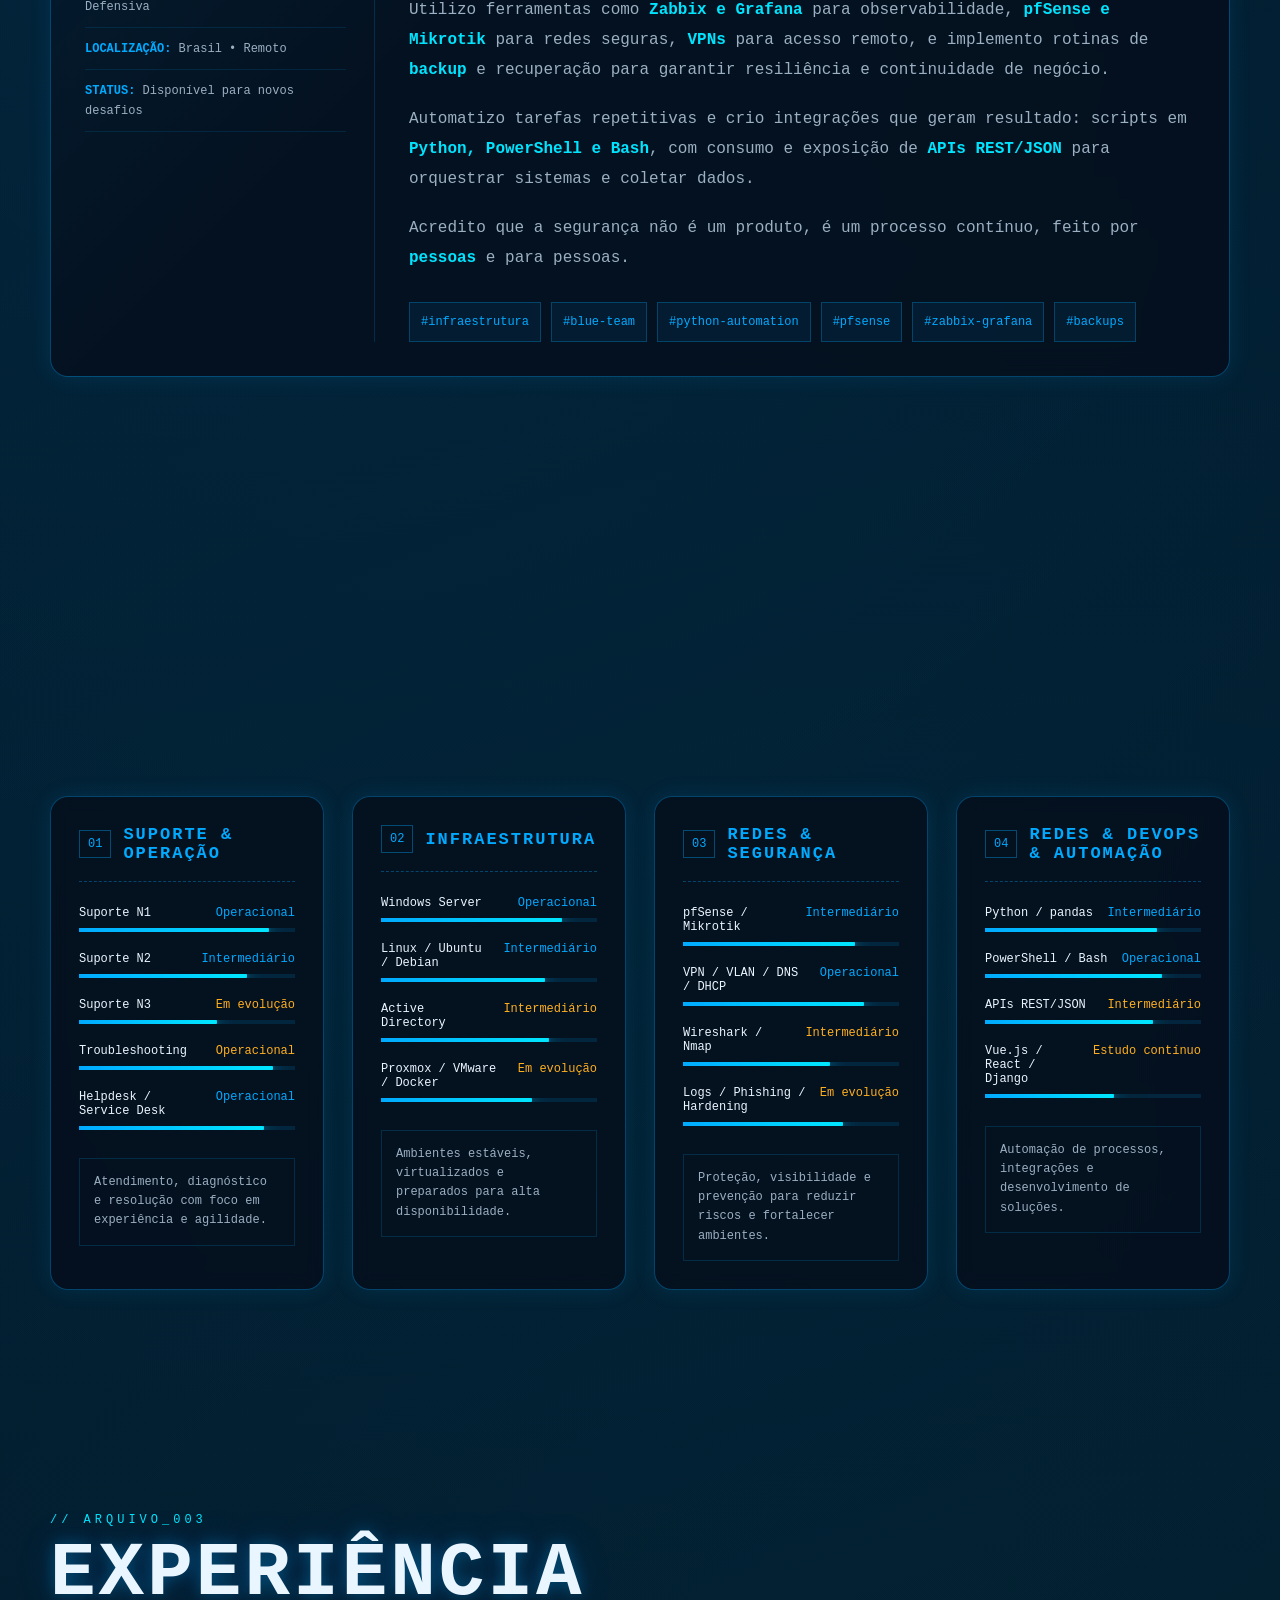
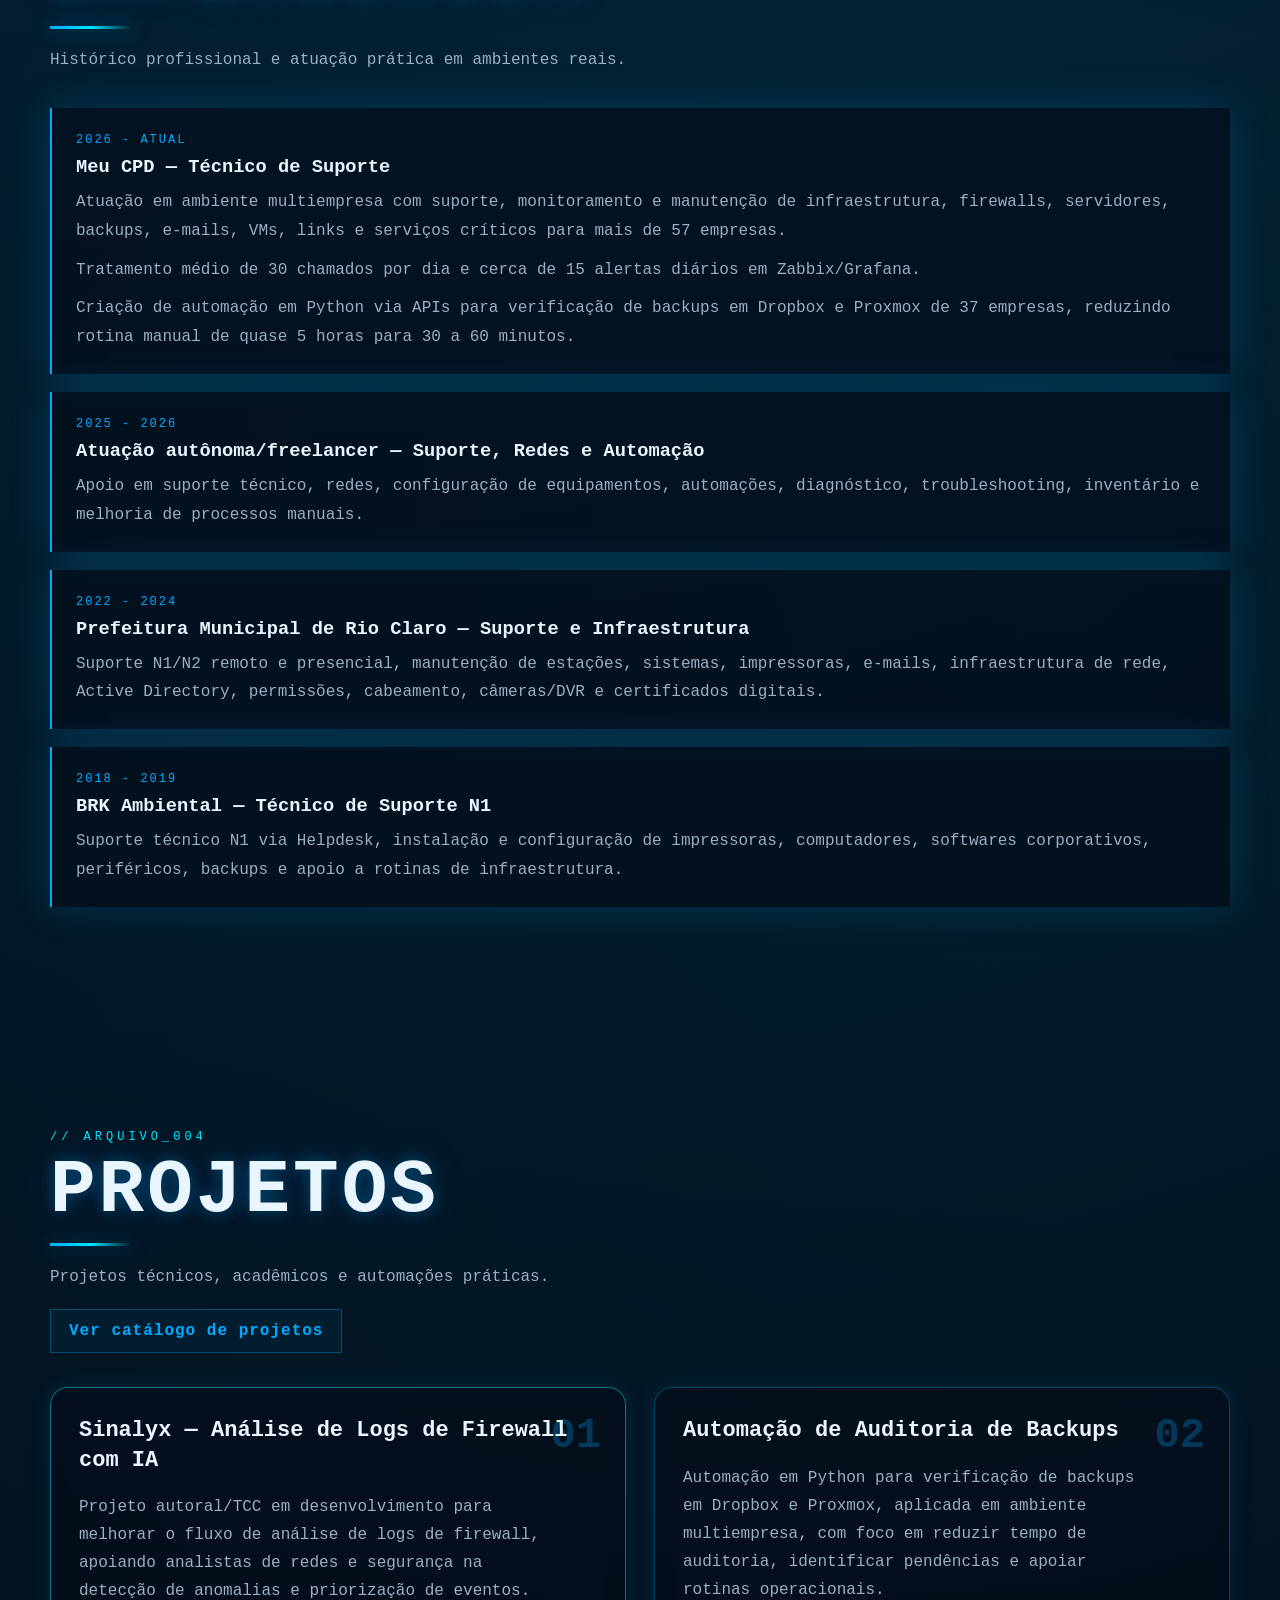
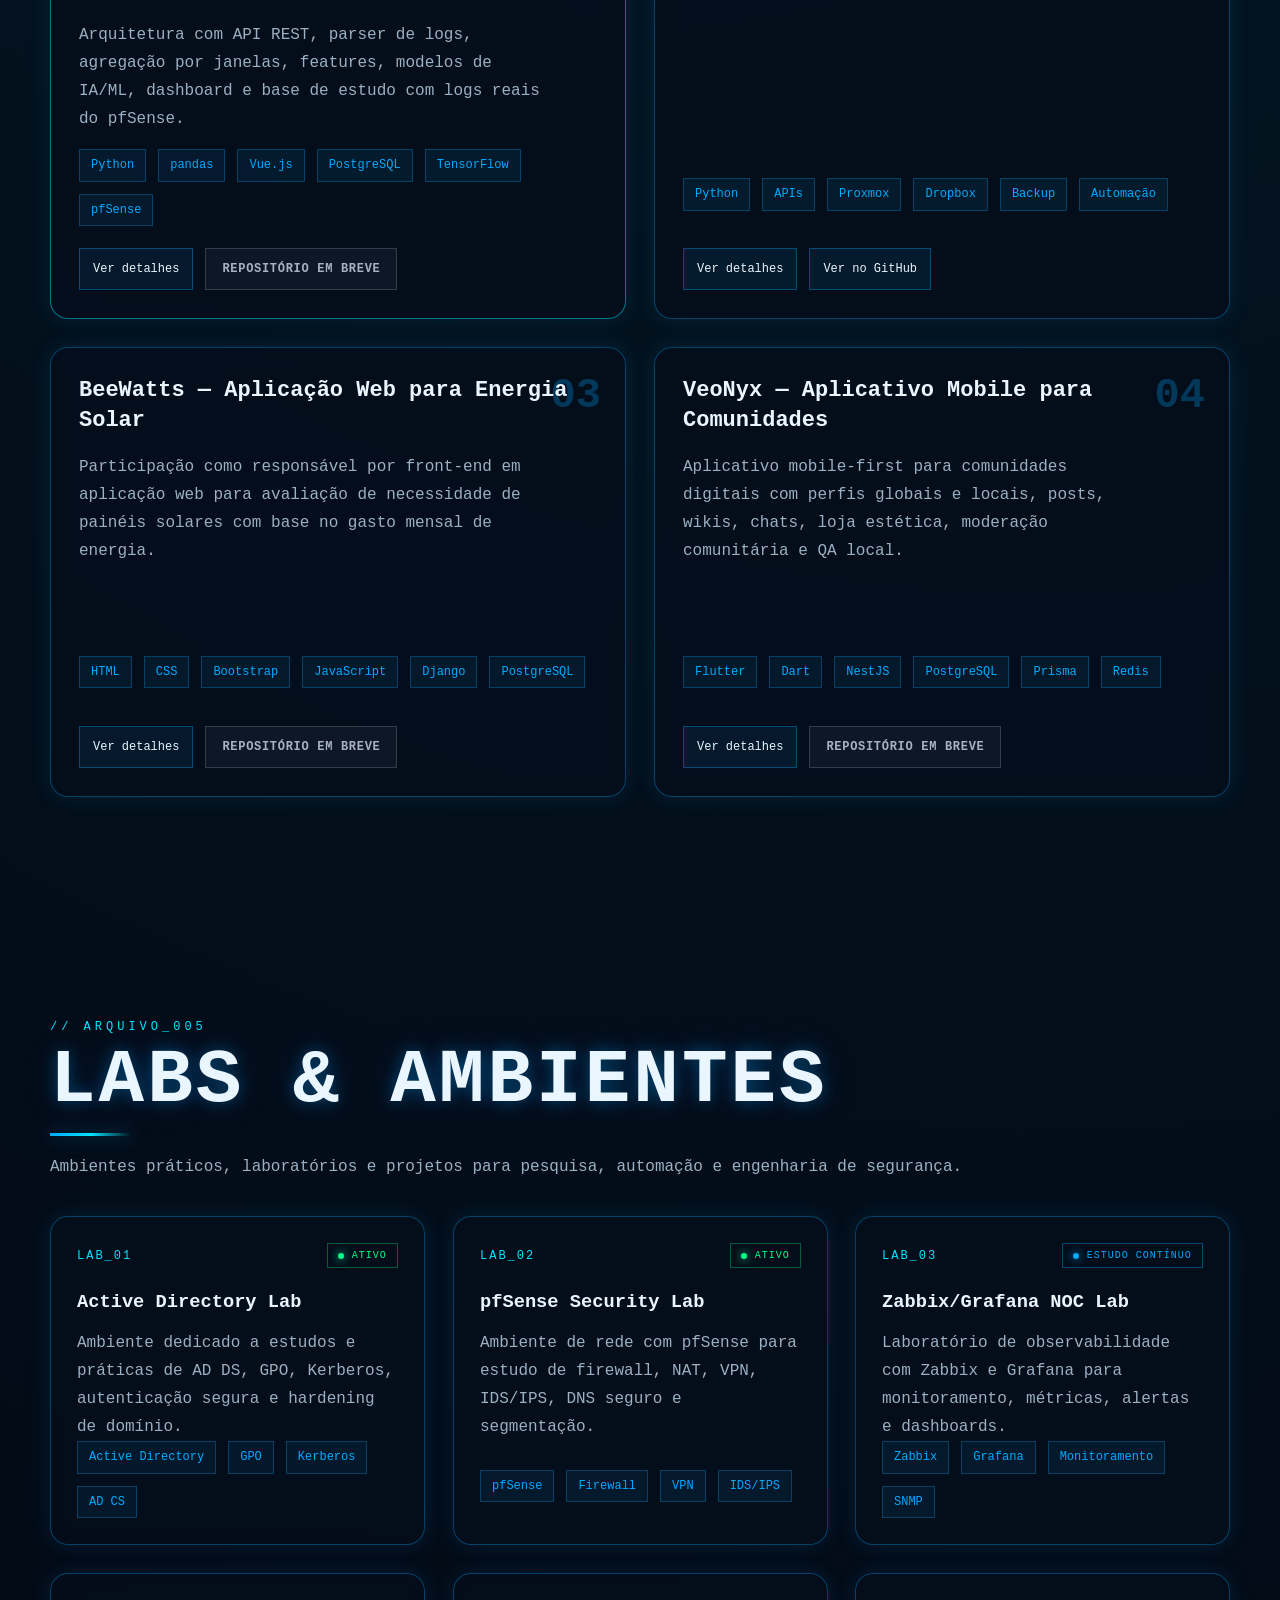
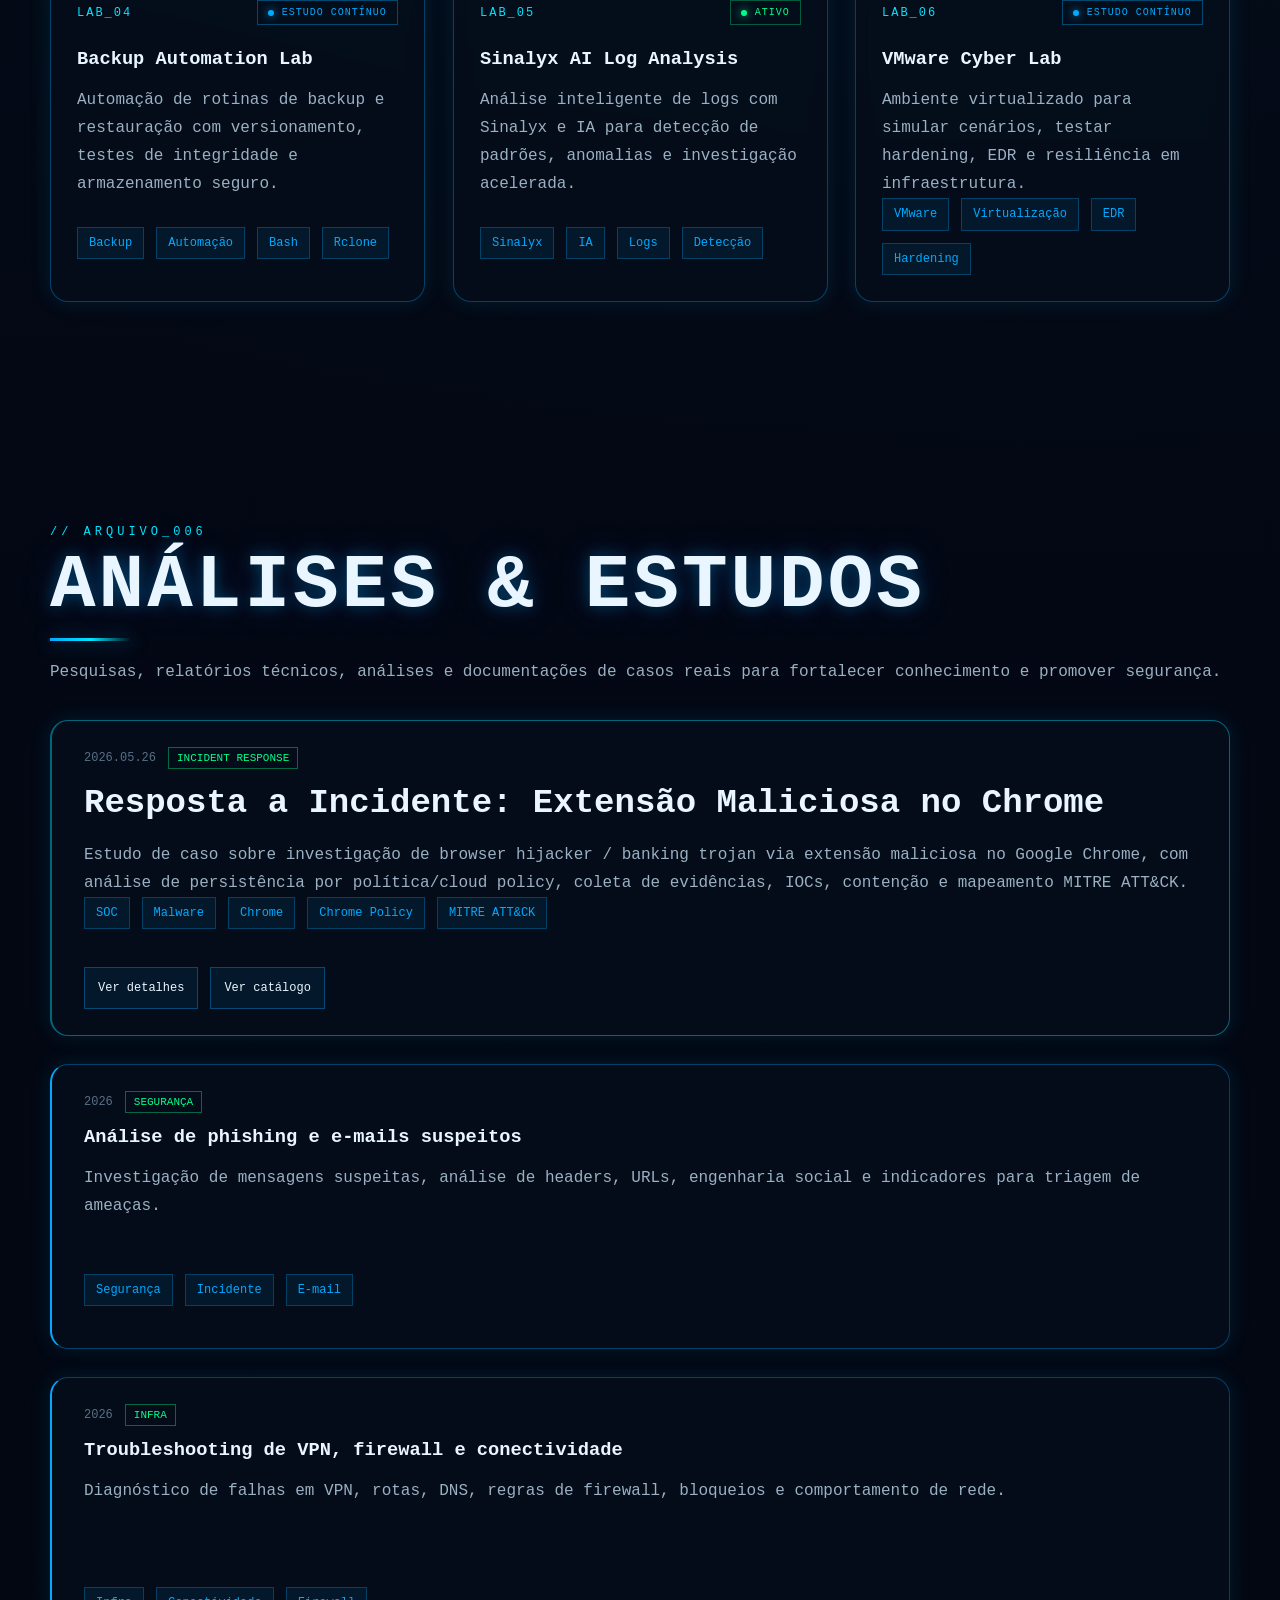
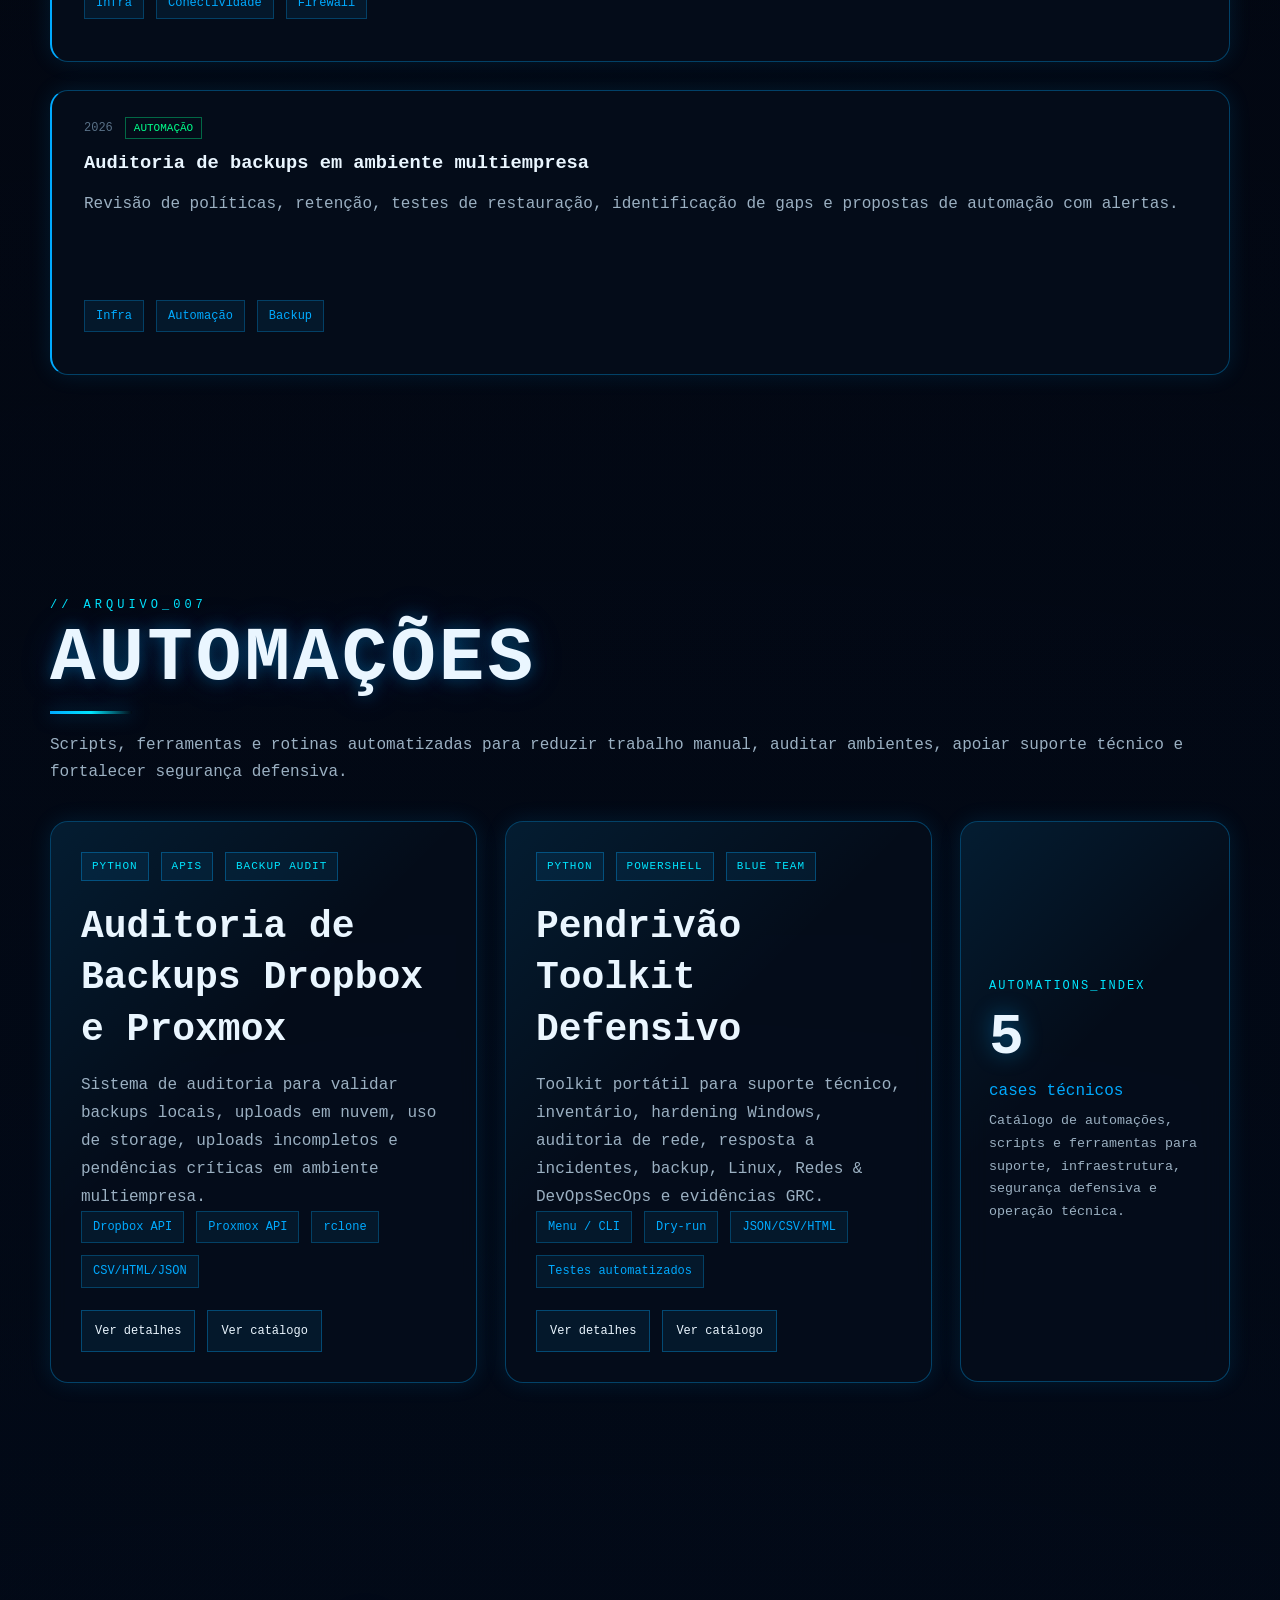
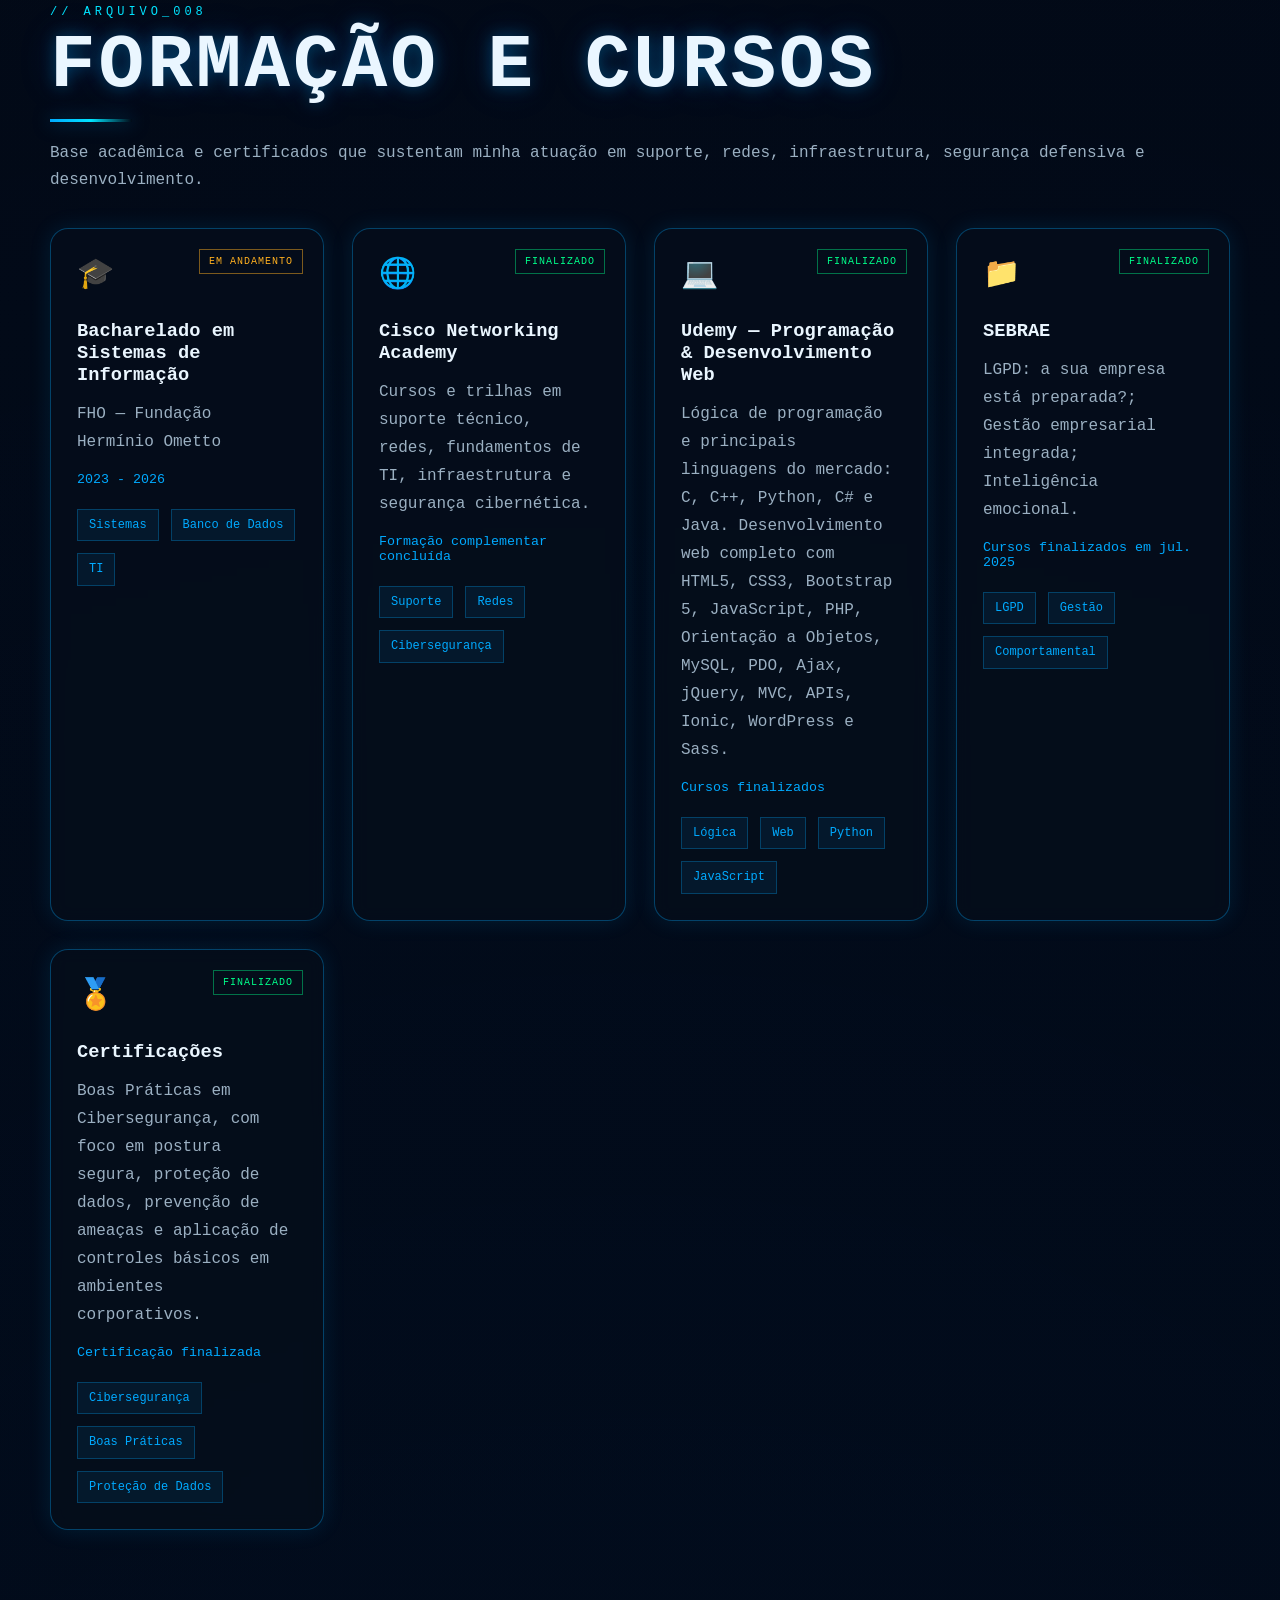
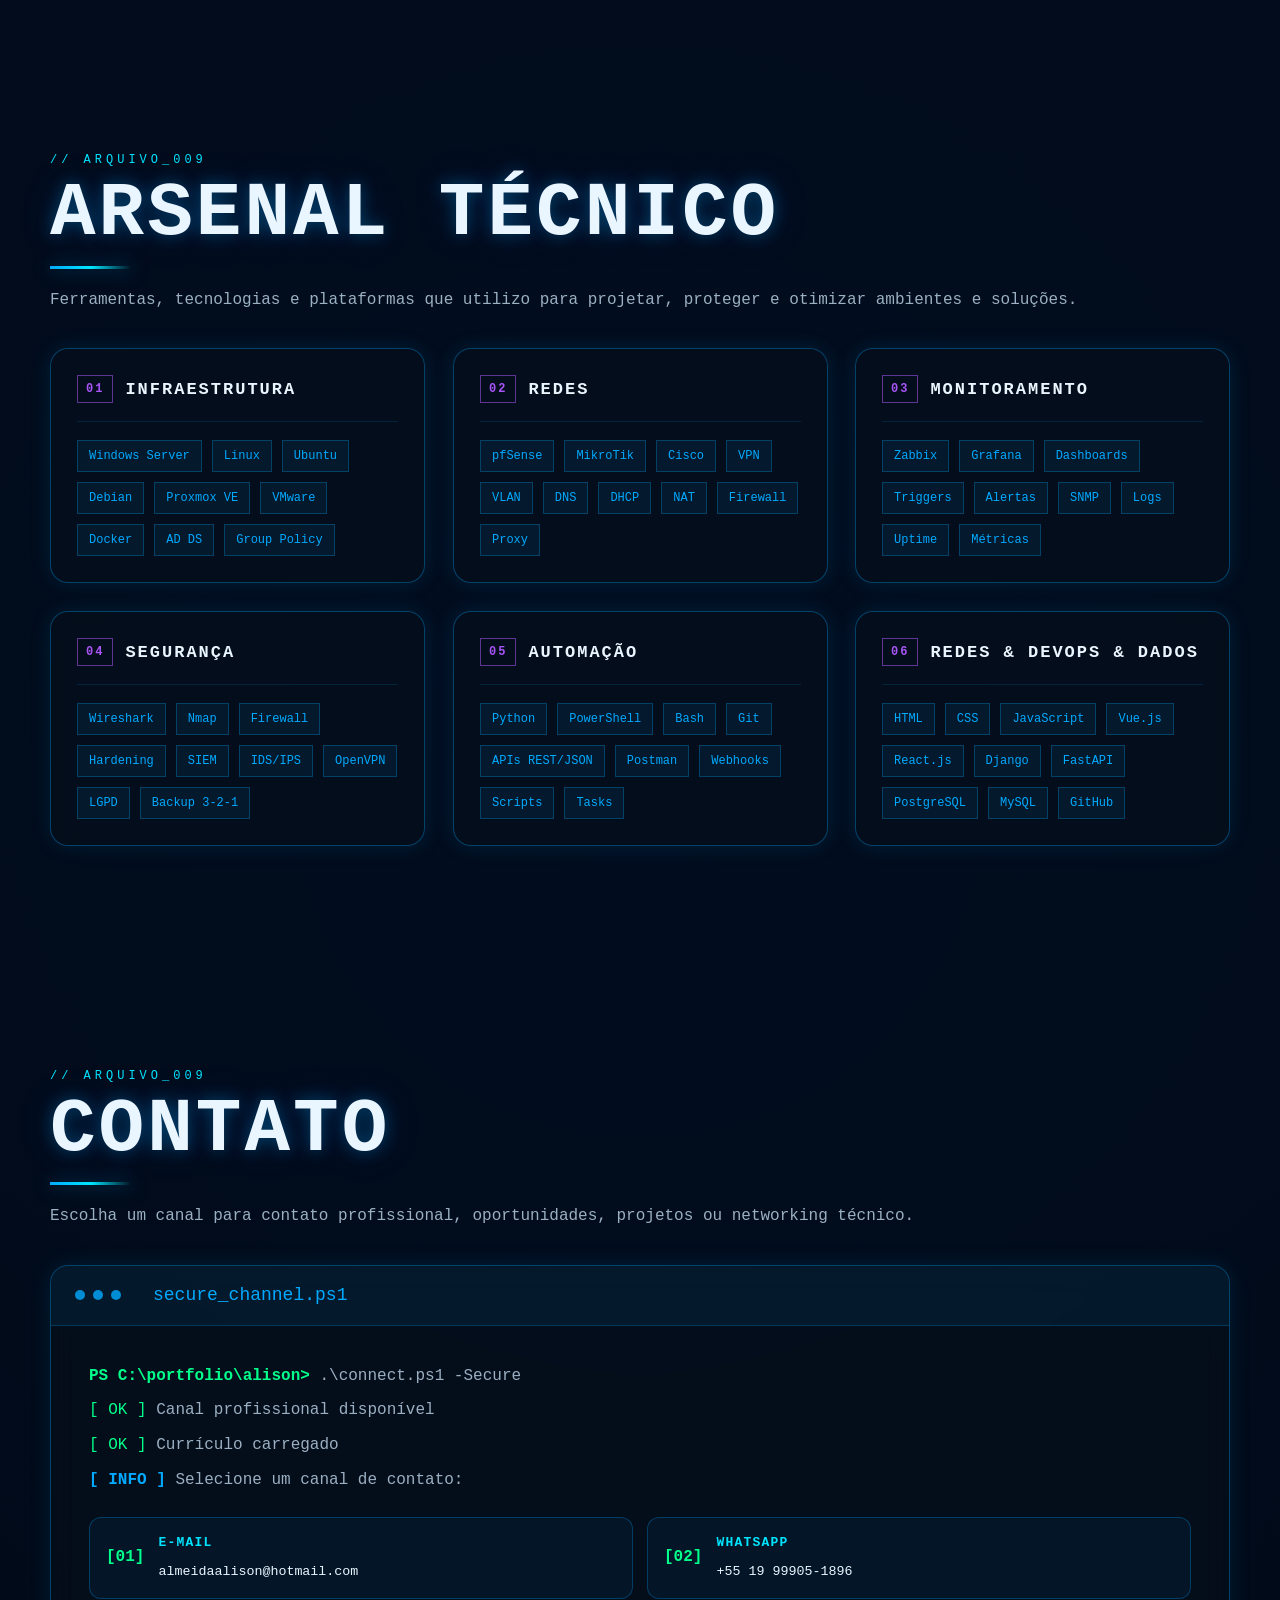
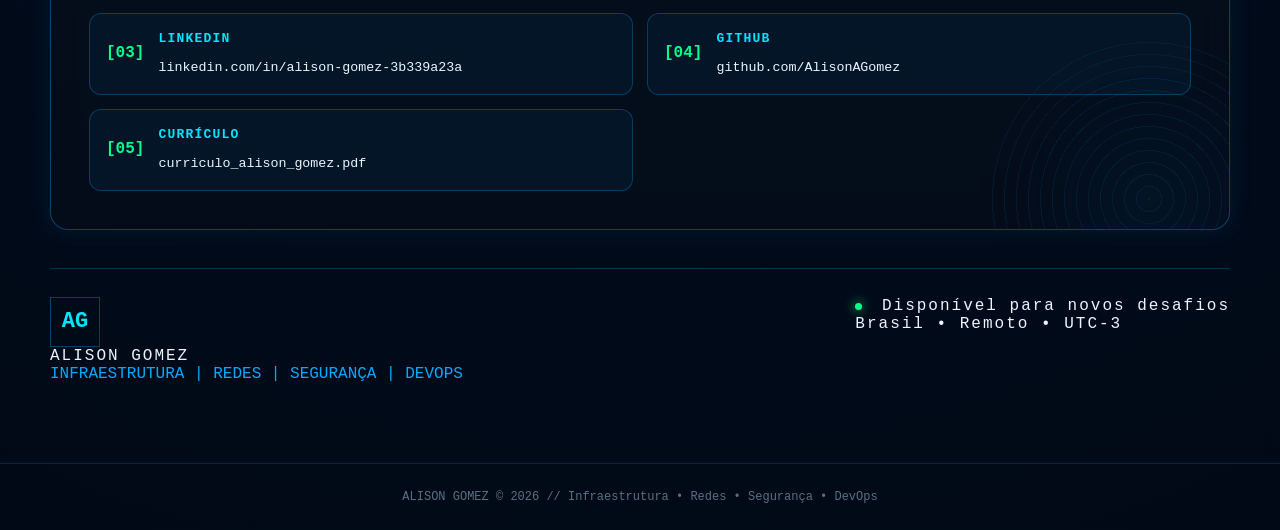
==== commit 549630c2: "Ajusta card de certificações" ====
--- a/index.html
+++ b/index.html
@@ -572,7 +572,7 @@
         <article class="cert-card reveal"><div class="cert-status done">FINALIZADO</div><span class="cert-icon">🌐</span><h3>Cisco Networking Academy</h3><p>Cursos e trilhas em suporte técnico, redes, fundamentos de TI, infraestrutura e segurança cibernética.</p><small>Formação complementar concluída</small><div class="tags"><span>Suporte</span><span>Redes</span><span>Cibersegurança</span></div></article>
         <article class="cert-card reveal"><div class="cert-status done">FINALIZADO</div><span class="cert-icon">💻</span><h3>Udemy — Programação & Desenvolvimento Web</h3><p>Lógica de programação e principais linguagens do mercado: C, C++, Python, C# e Java. Desenvolvimento web completo com HTML5, CSS3, Bootstrap 5, JavaScript, PHP, Orientação a Objetos, MySQL, PDO, Ajax, jQuery, MVC, APIs, Ionic, WordPress e Sass.</p><small>Cursos finalizados</small><div class="tags"><span>Lógica</span><span>Web</span><span>Python</span><span>JavaScript</span></div></article>
         <article class="cert-card reveal"><div class="cert-status done">FINALIZADO</div><span class="cert-icon">📁</span><h3>SEBRAE</h3><p>LGPD: a sua empresa está preparada?; Gestão empresarial integrada; Inteligência emocional.</p><small>Cursos finalizados em jul. 2025</small><div class="tags"><span>LGPD</span><span>Gestão</span><span>Comportamental</span></div></article>
-        <article class="cert-card reveal"><div class="cert-status done">FINALIZADO</div><span class="cert-icon">🏅</span><h3>Certificações</h3><p>Cisco: IT Customer Support Basics, Introduction to Cybersecurity e Conceitos básicos de rede. SEBRAE: LGPD, Gestão empresarial integrada e Inteligência emocional.</p><small>Emitidas em jun./jul. 2025</small><div class="tags"><span>Cisco</span><span>SEBRAE</span><span>Certificados</span></div></article>
+        <article class="cert-card reveal"><div class="cert-status done">FINALIZADO</div><span class="cert-icon">🏅</span><h3>Certificações</h3><p>Boas Práticas em Cibersegurança, com foco em postura segura, proteção de dados, prevenção de ameaças e aplicação de controles básicos em ambientes corporativos.</p><small>Certificação finalizada</small><div class="tags"><span>Cibersegurança</span><span>Boas Práticas</span><span>Proteção de Dados</span></div></article>
       </div>
     </section>
 
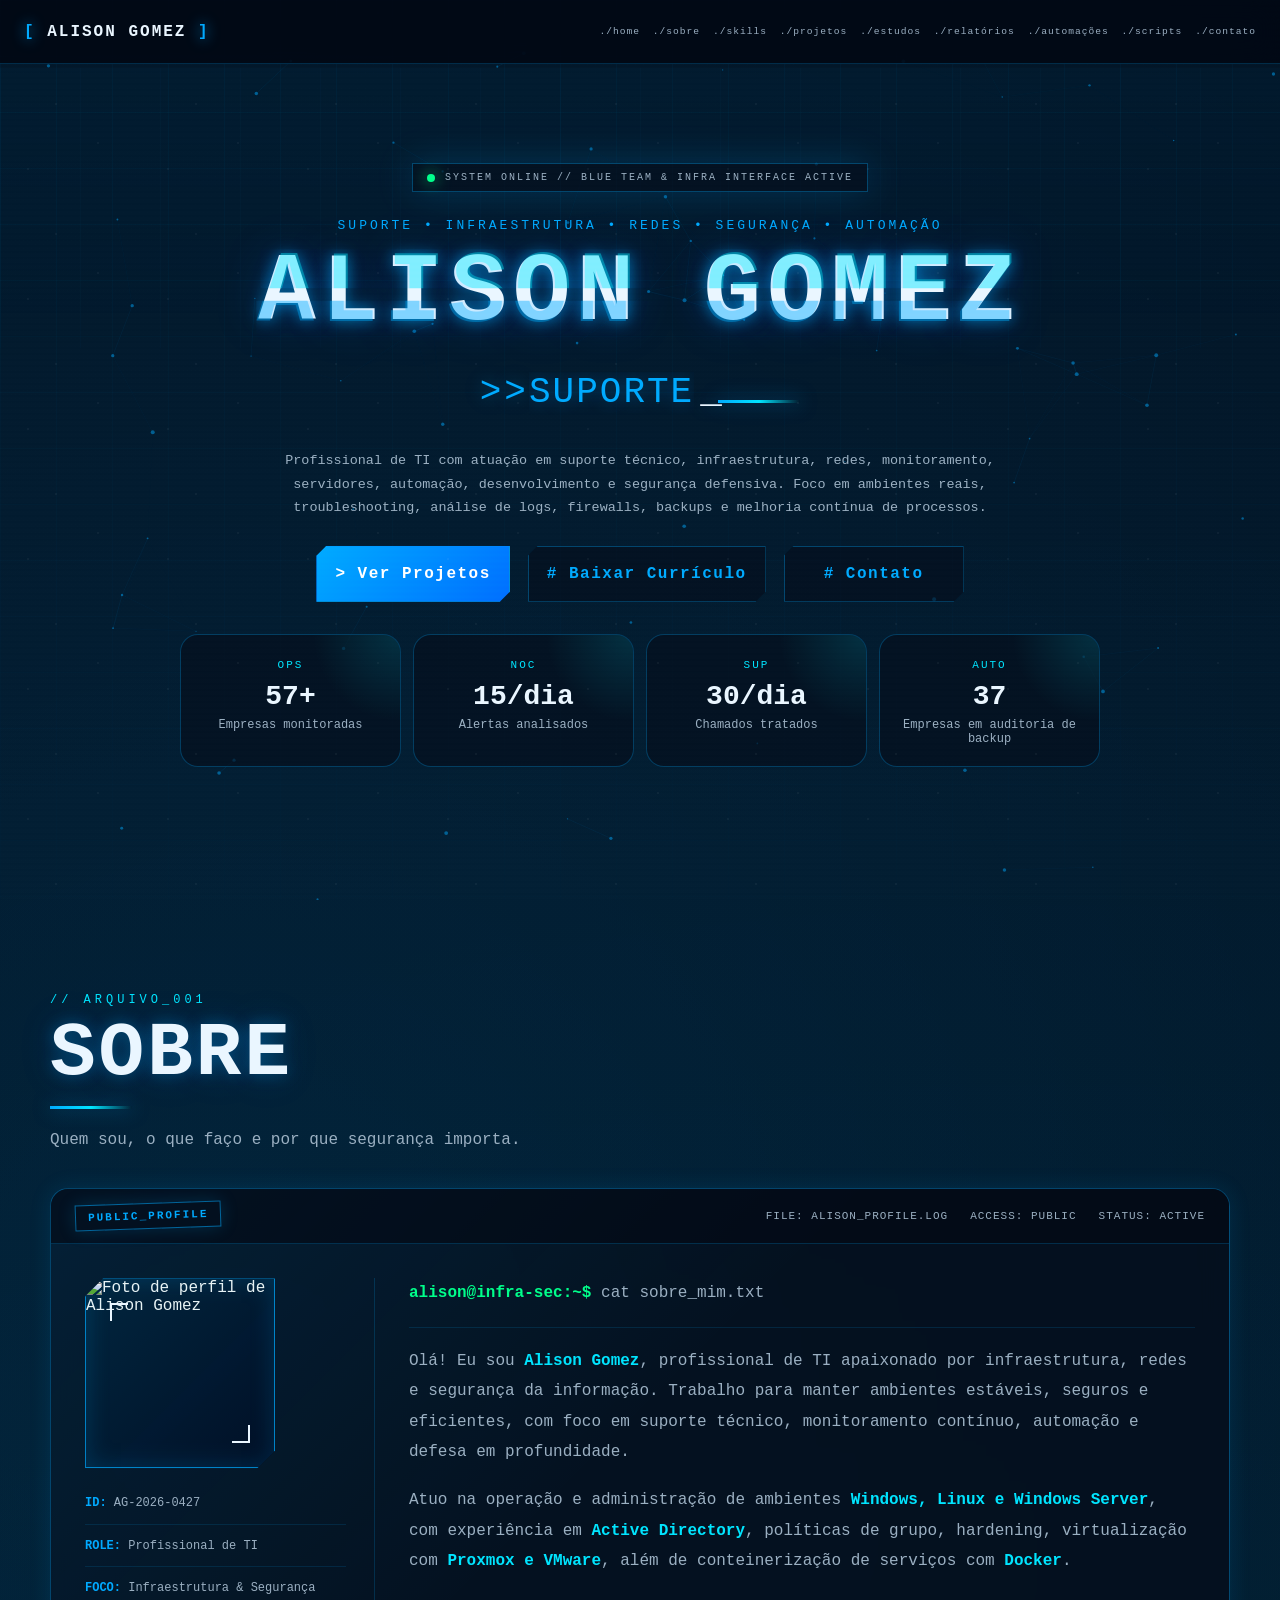
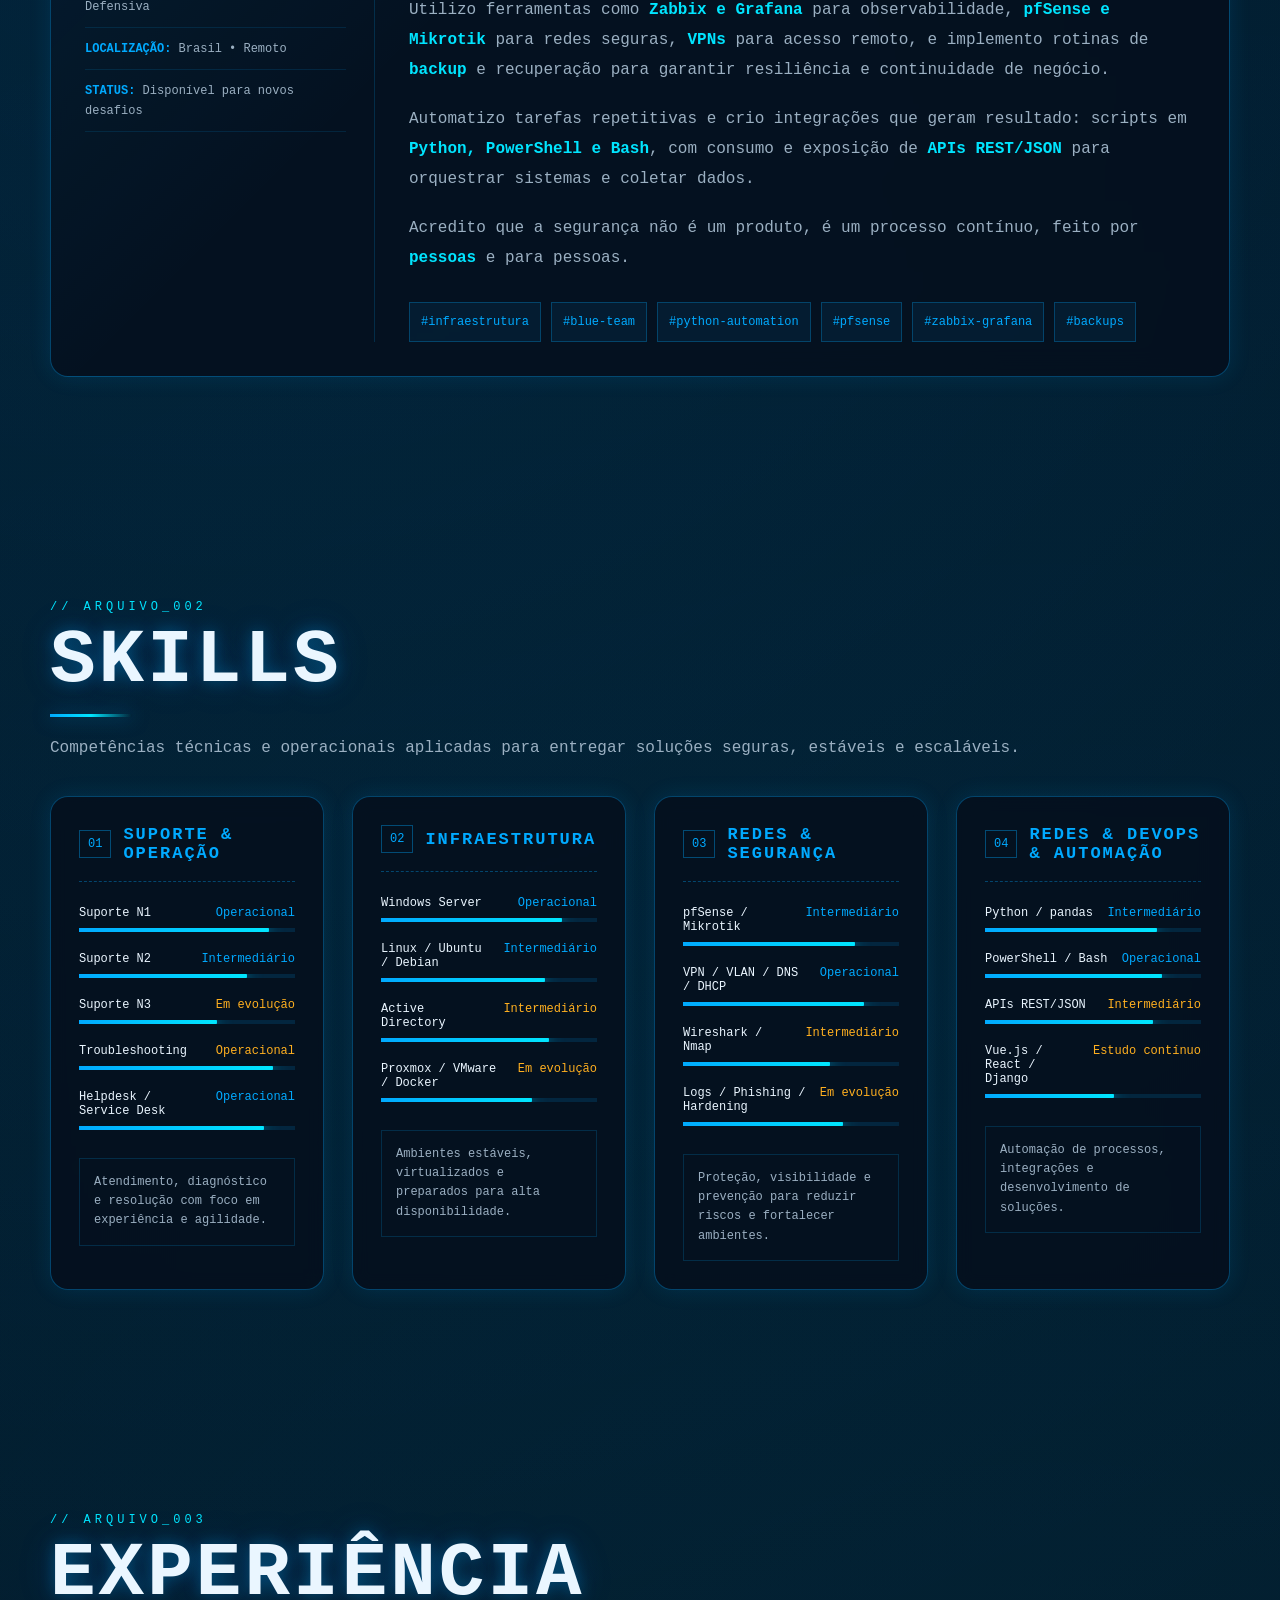
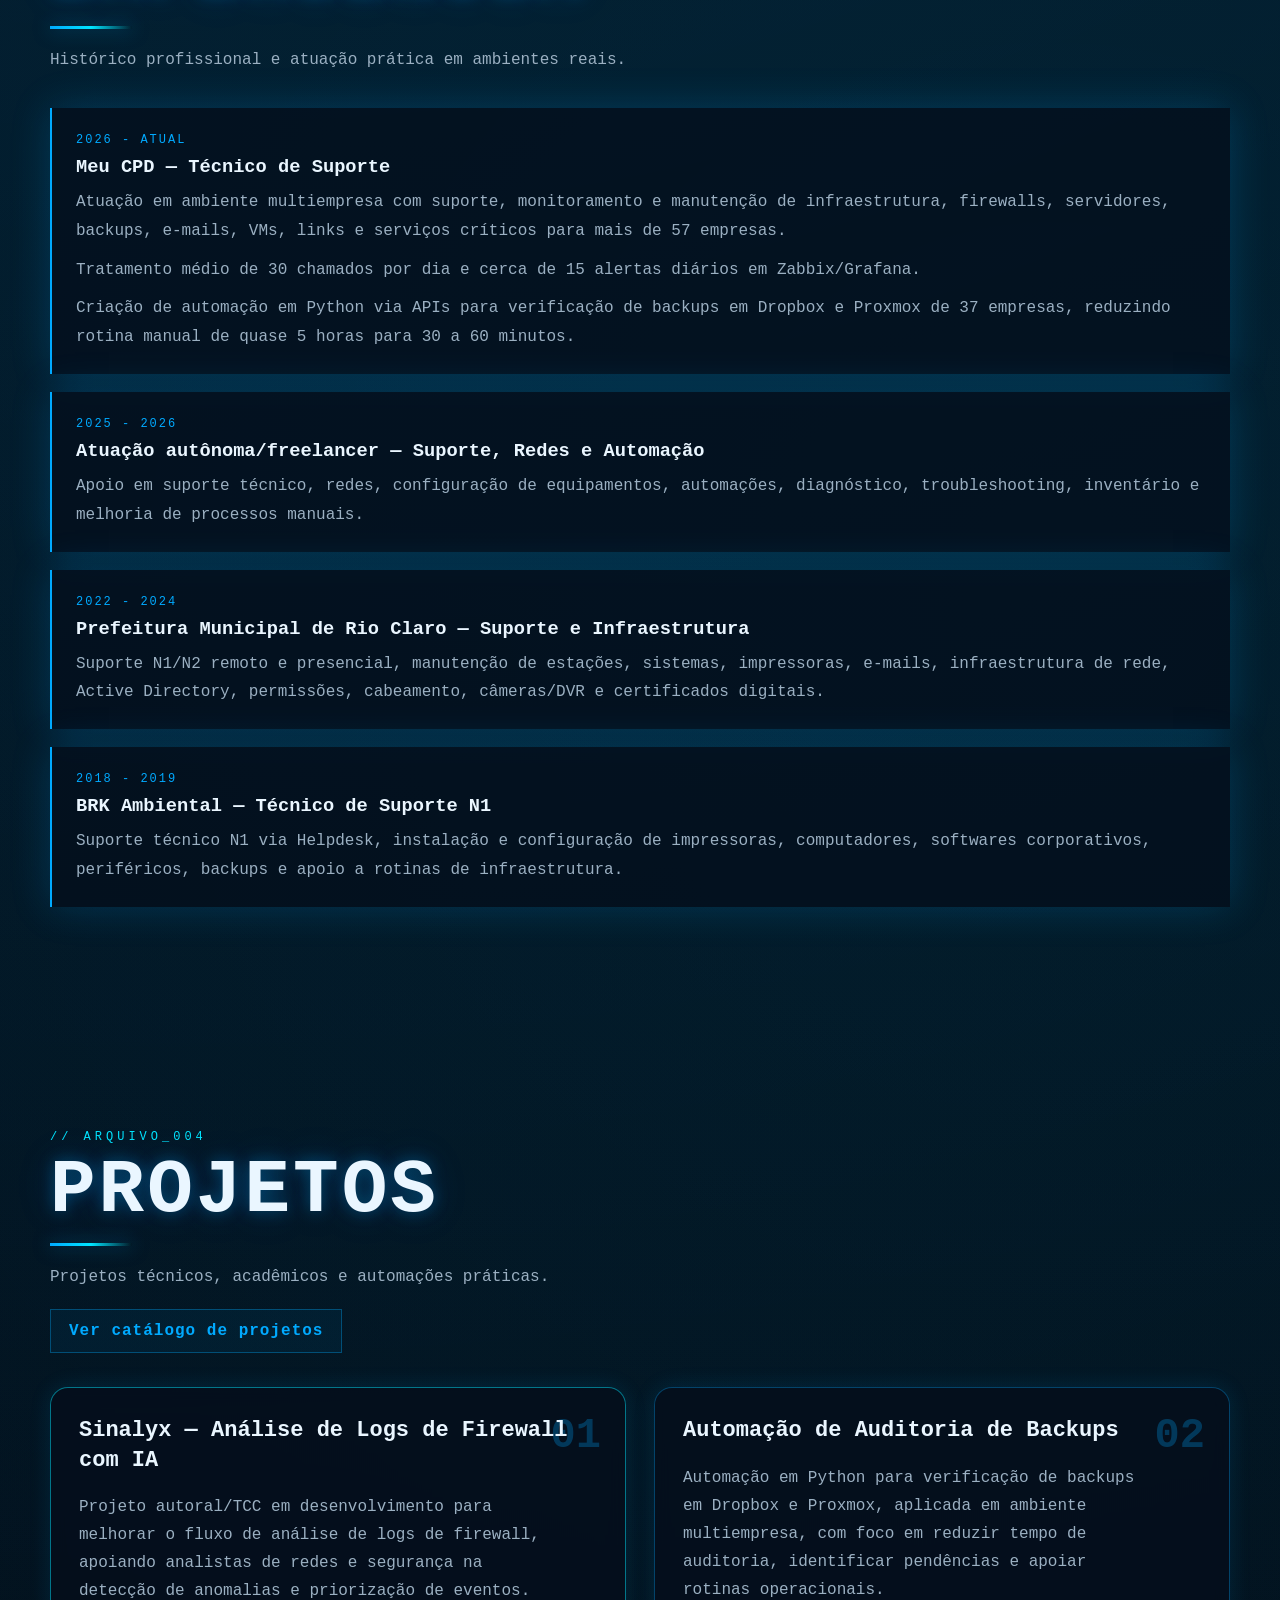
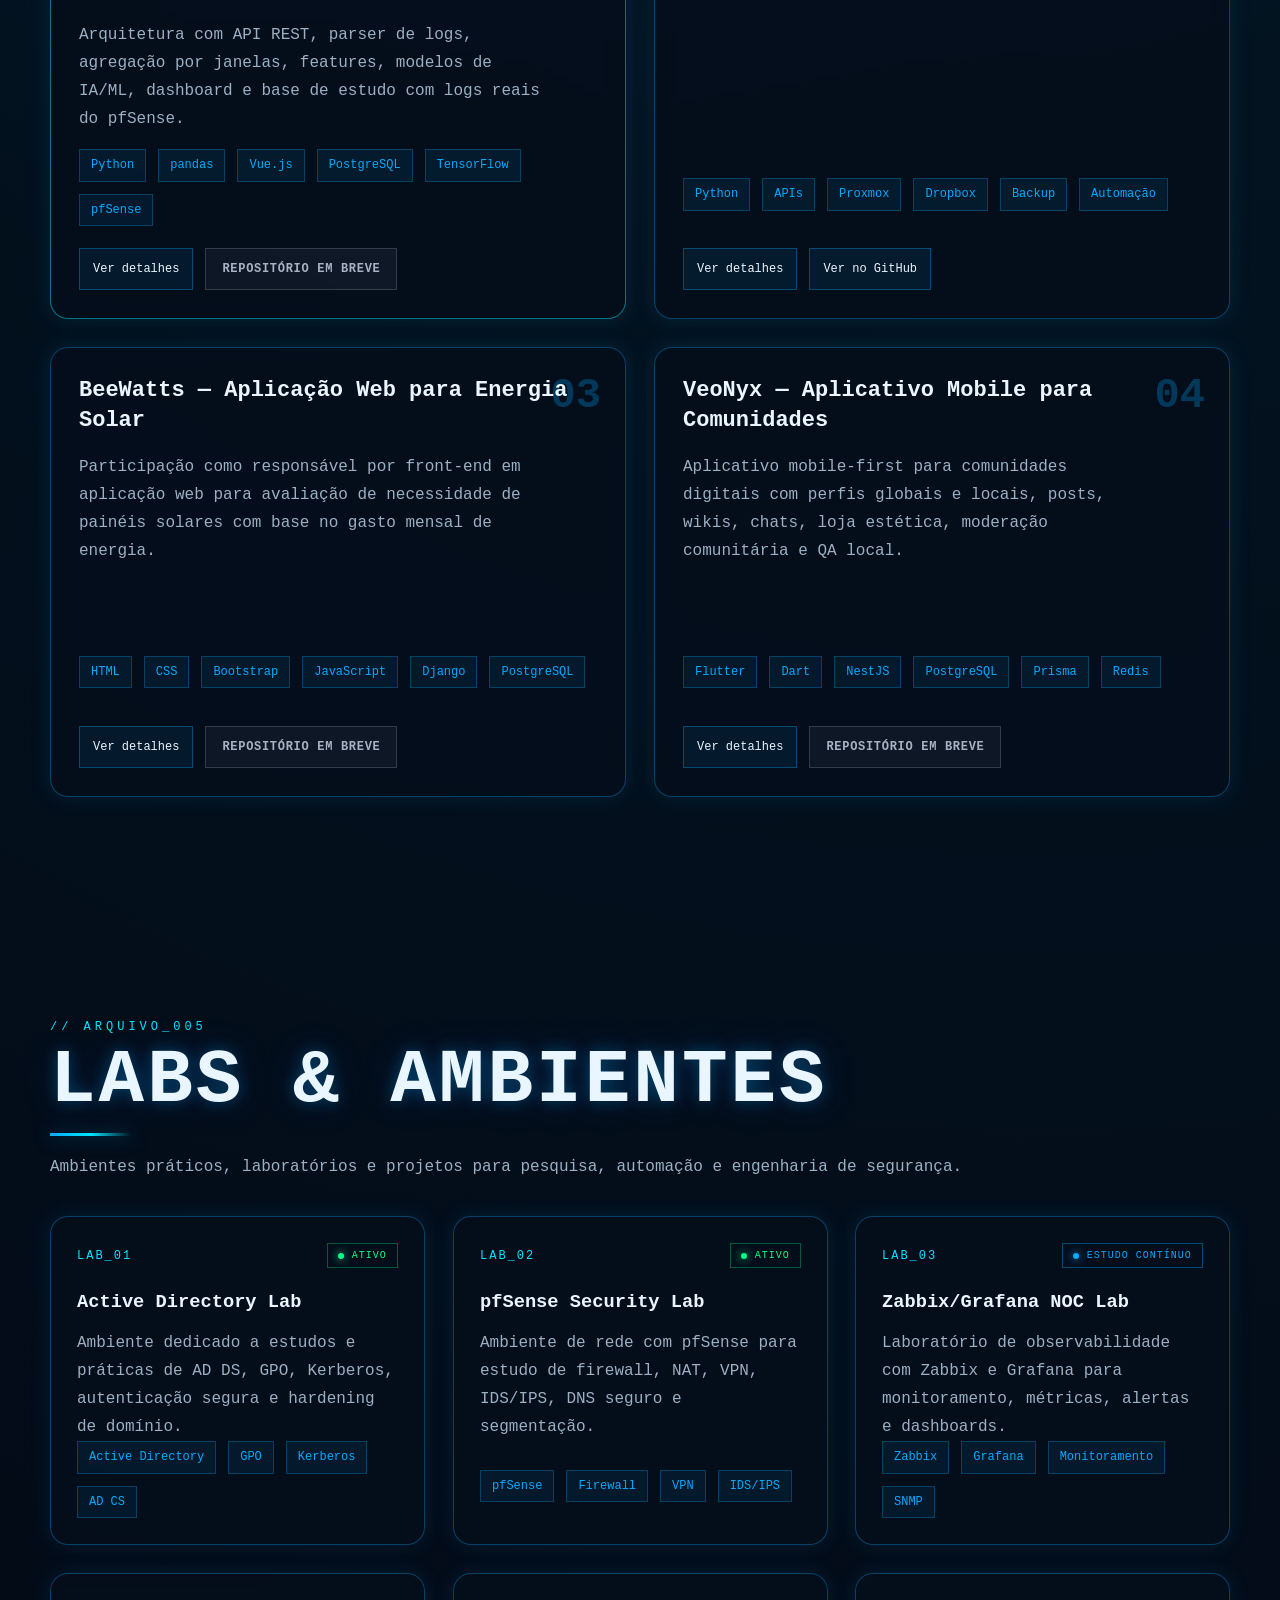
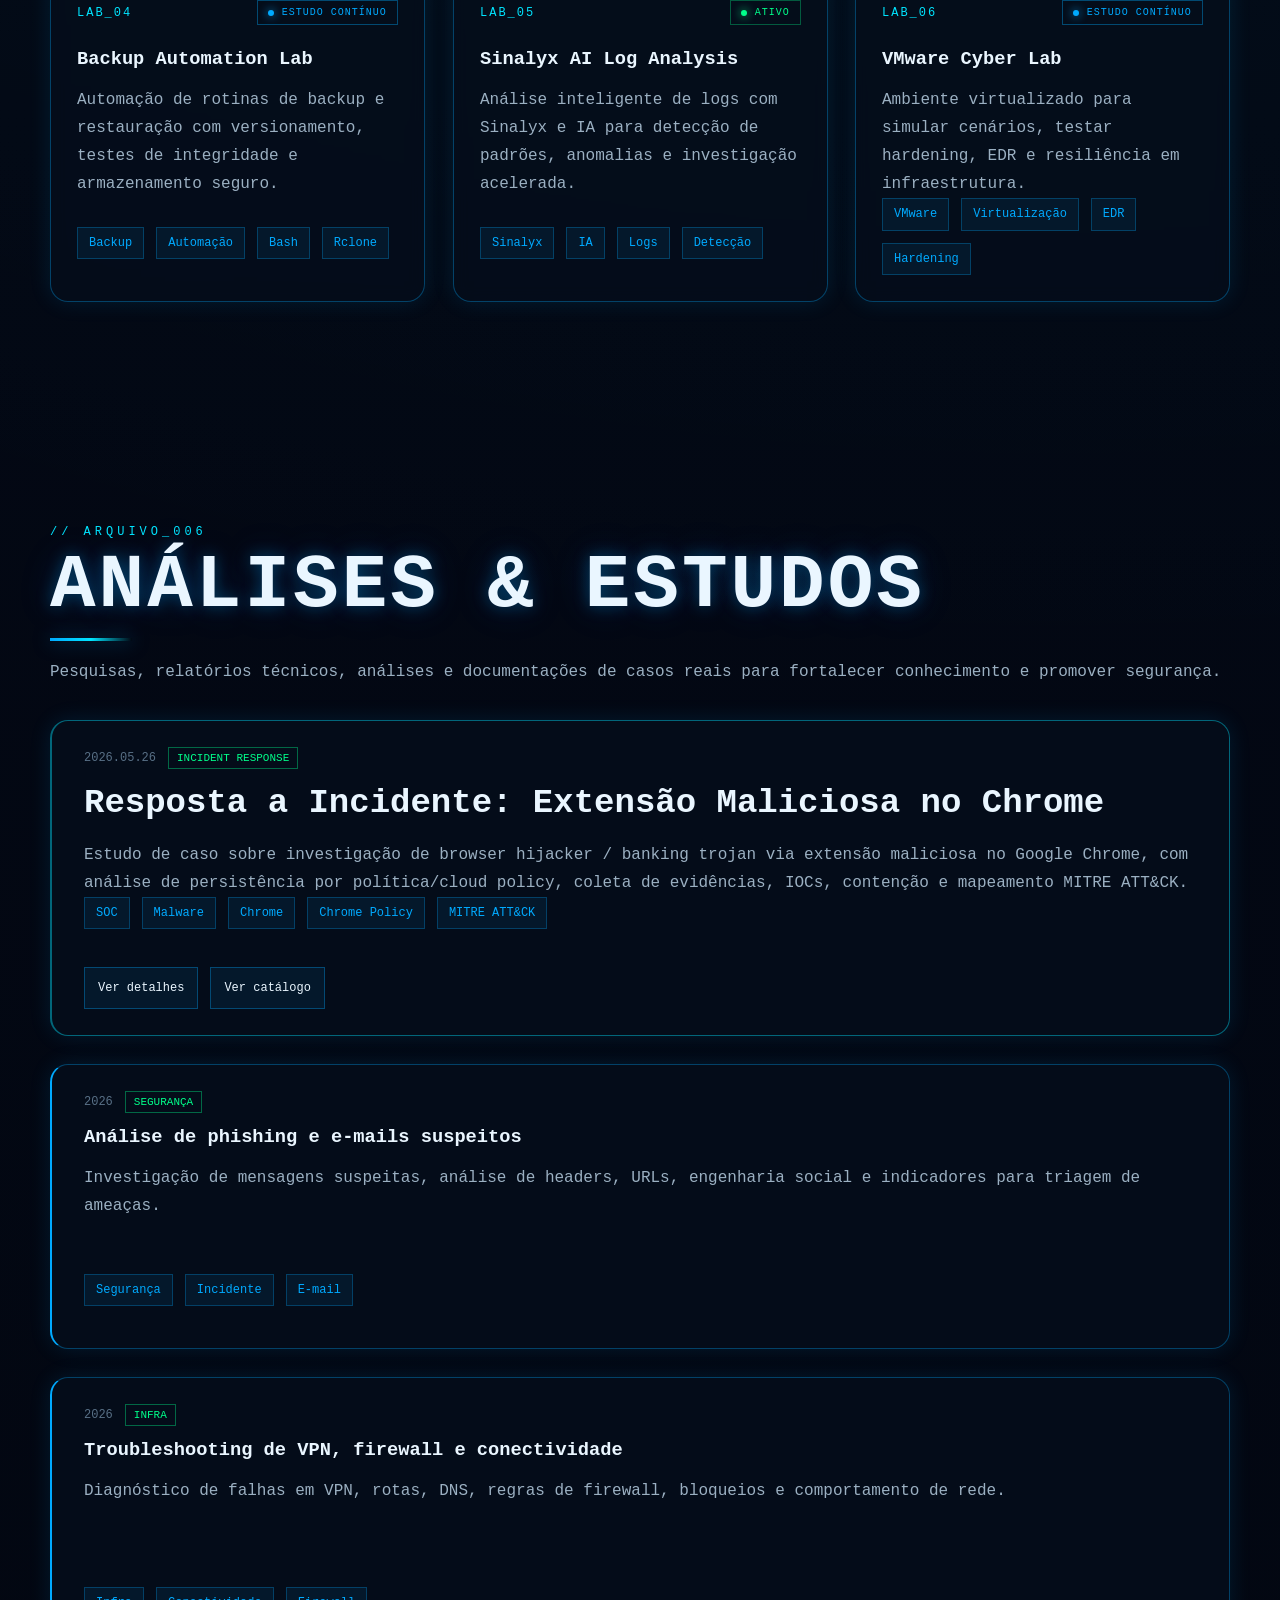
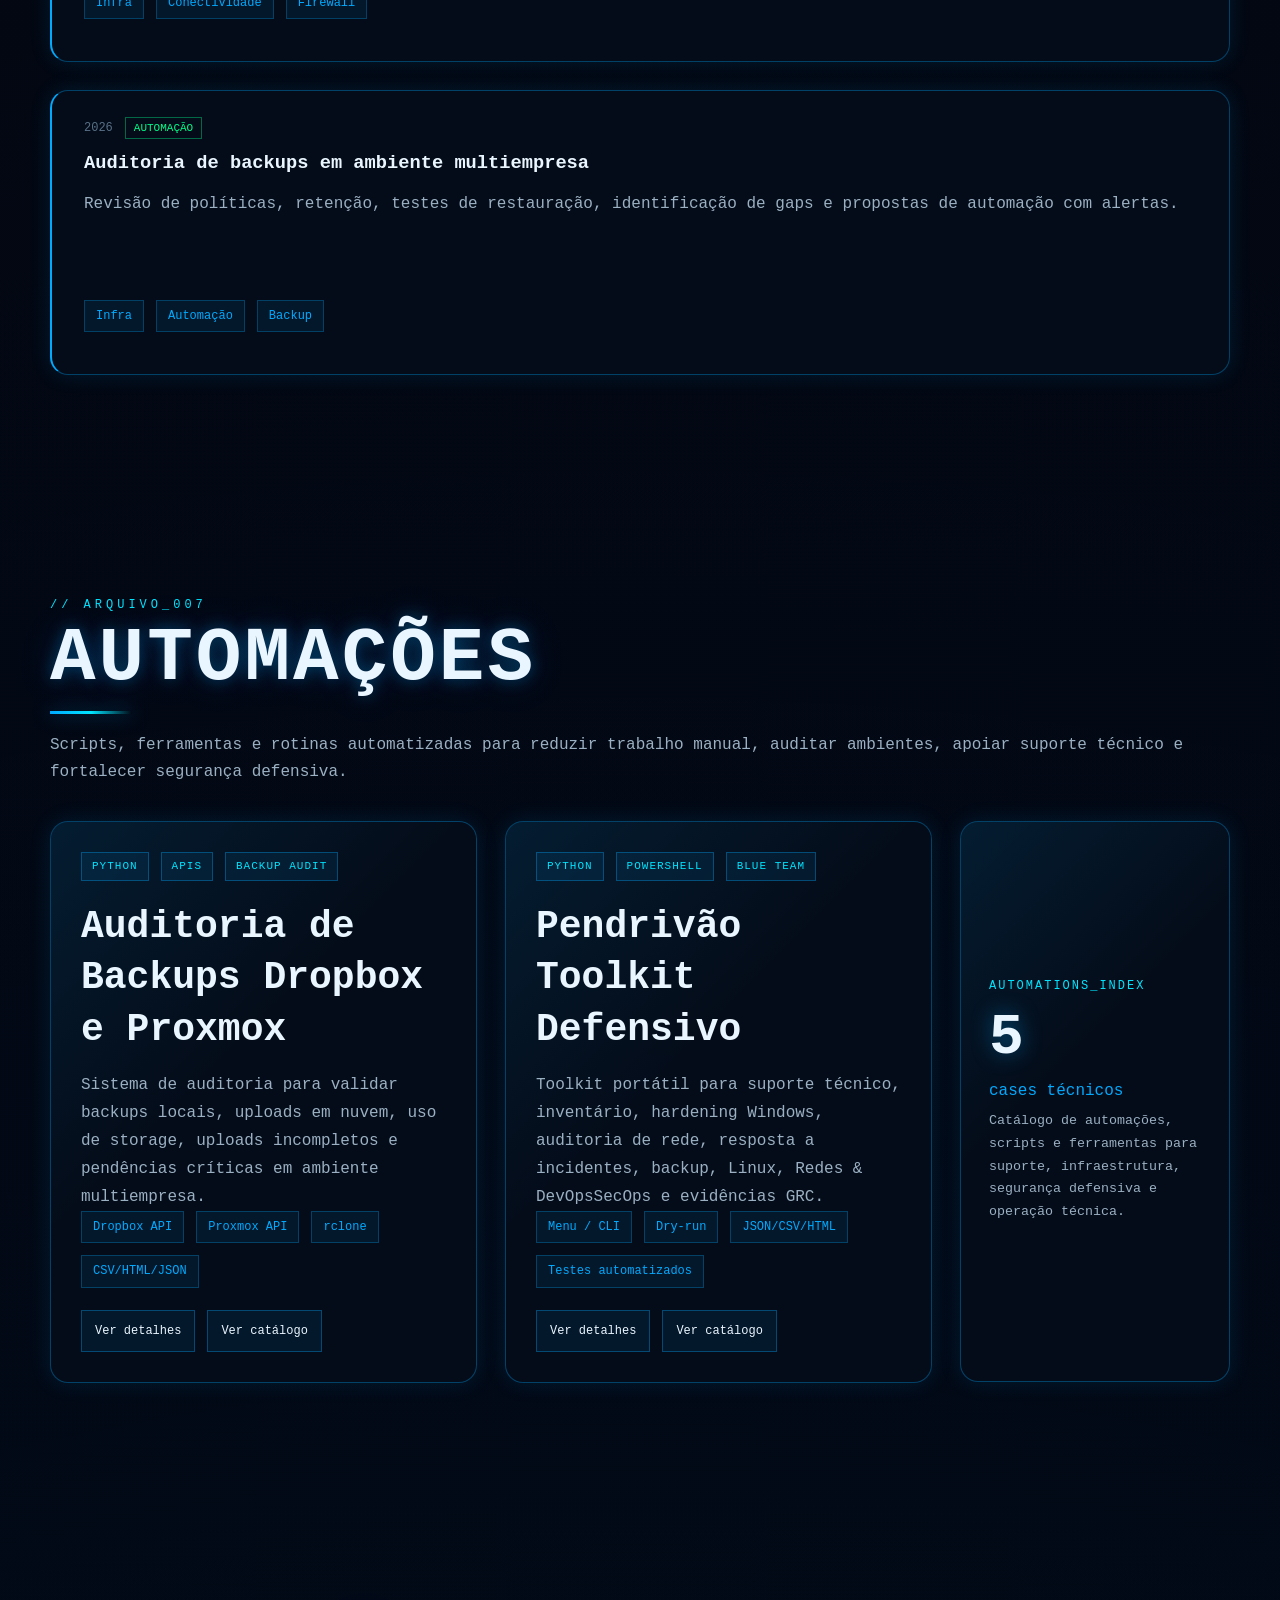
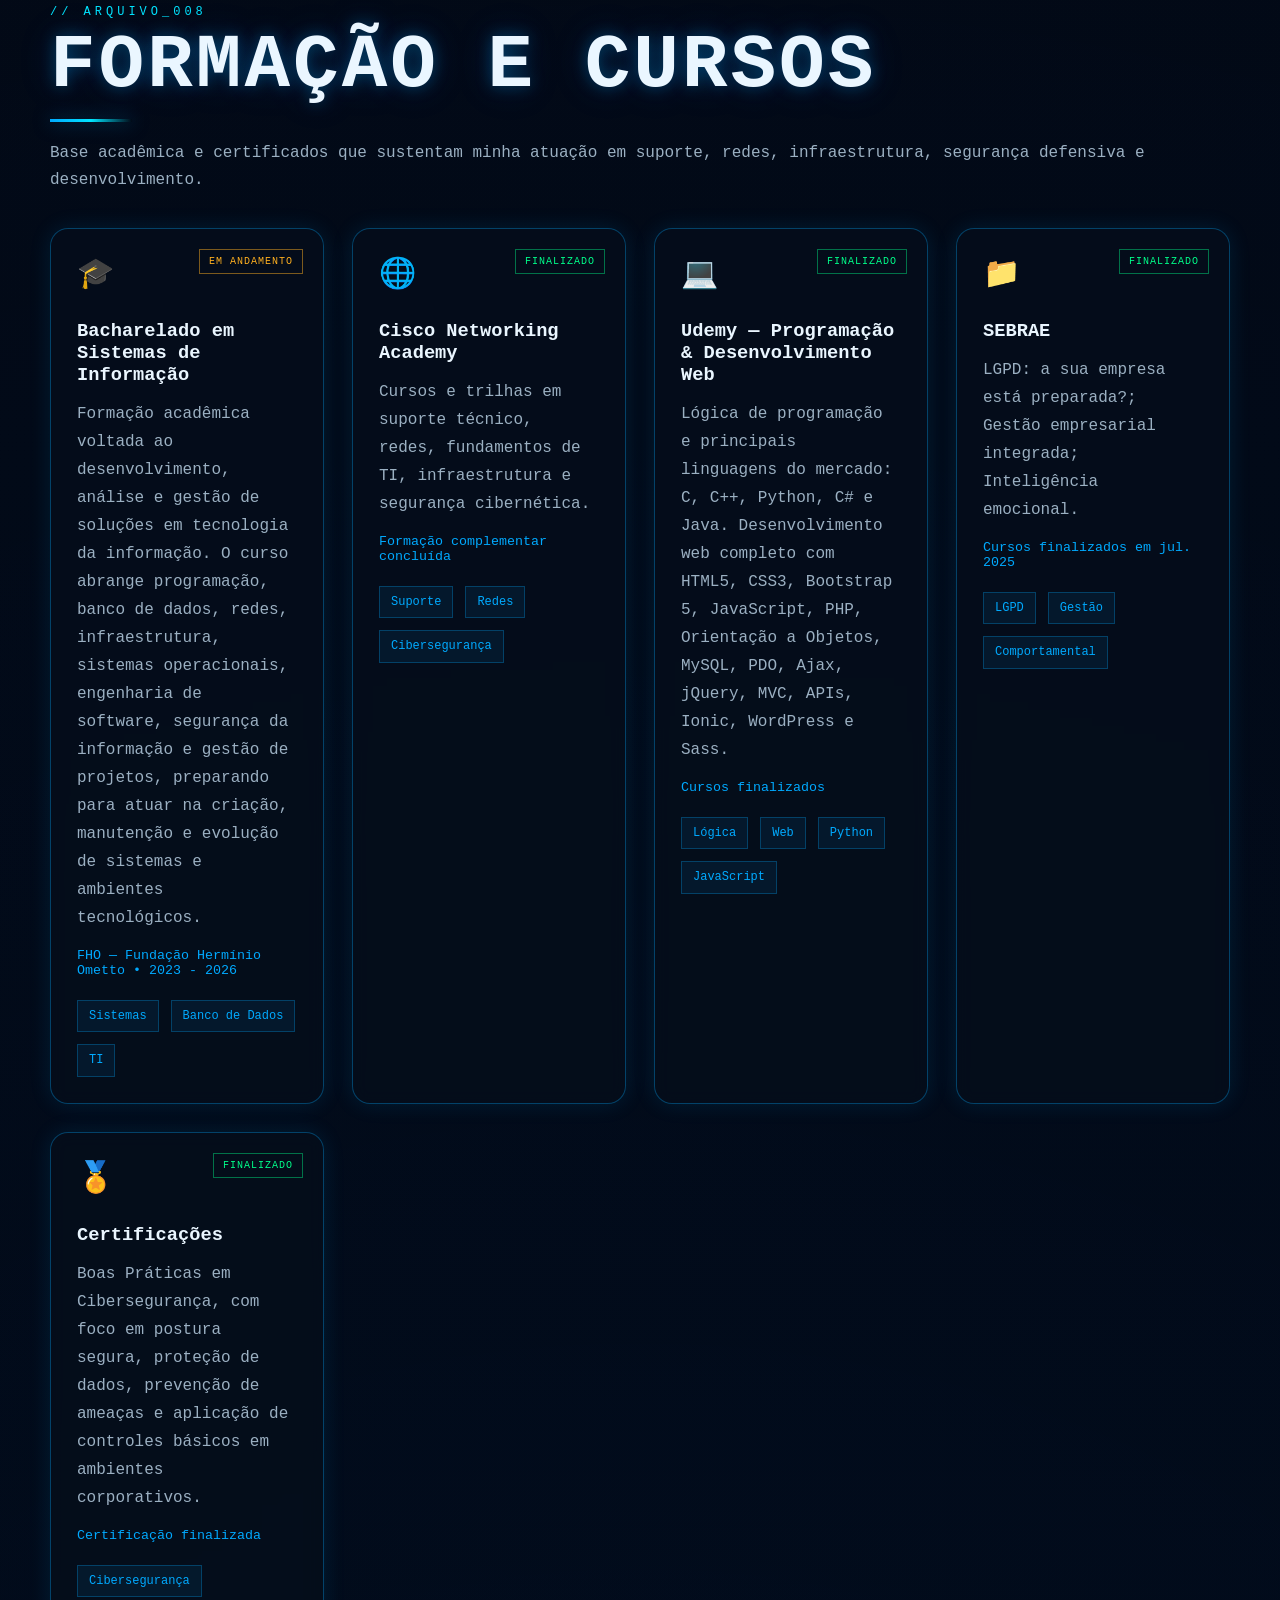
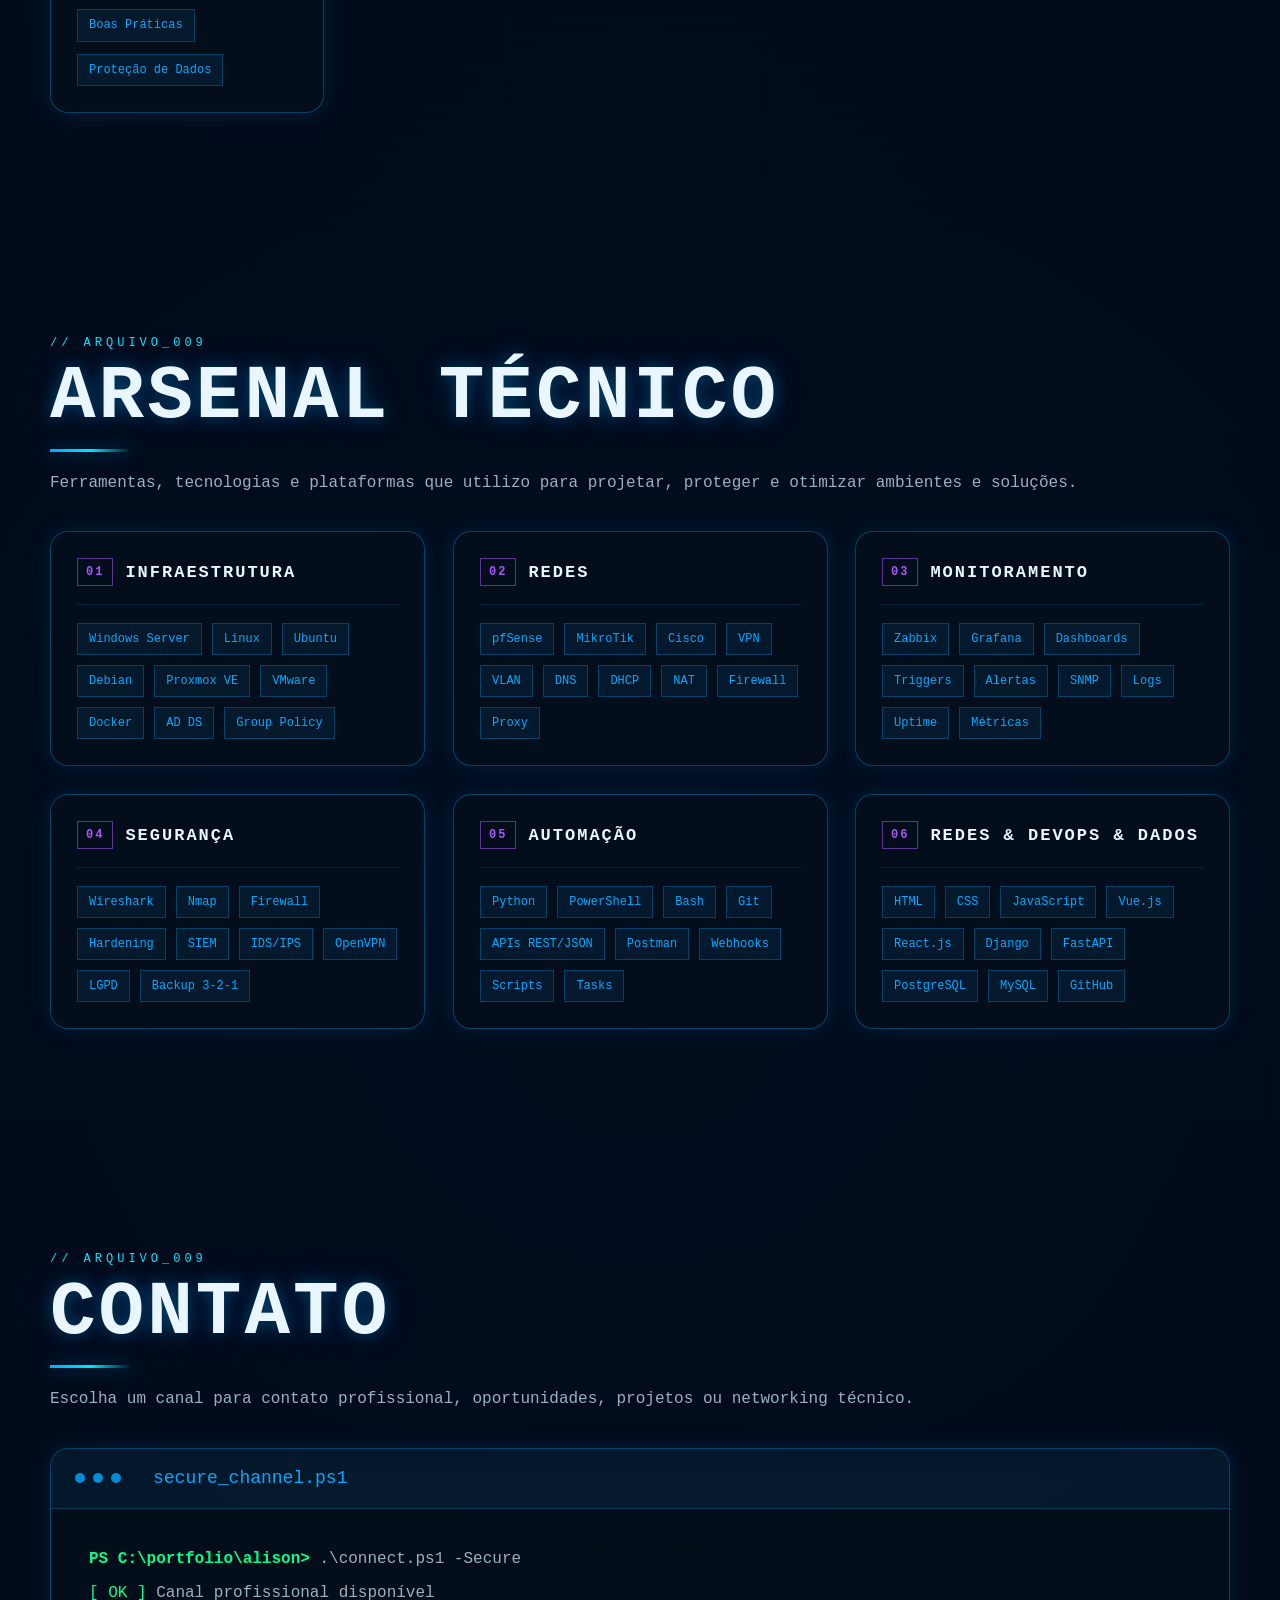
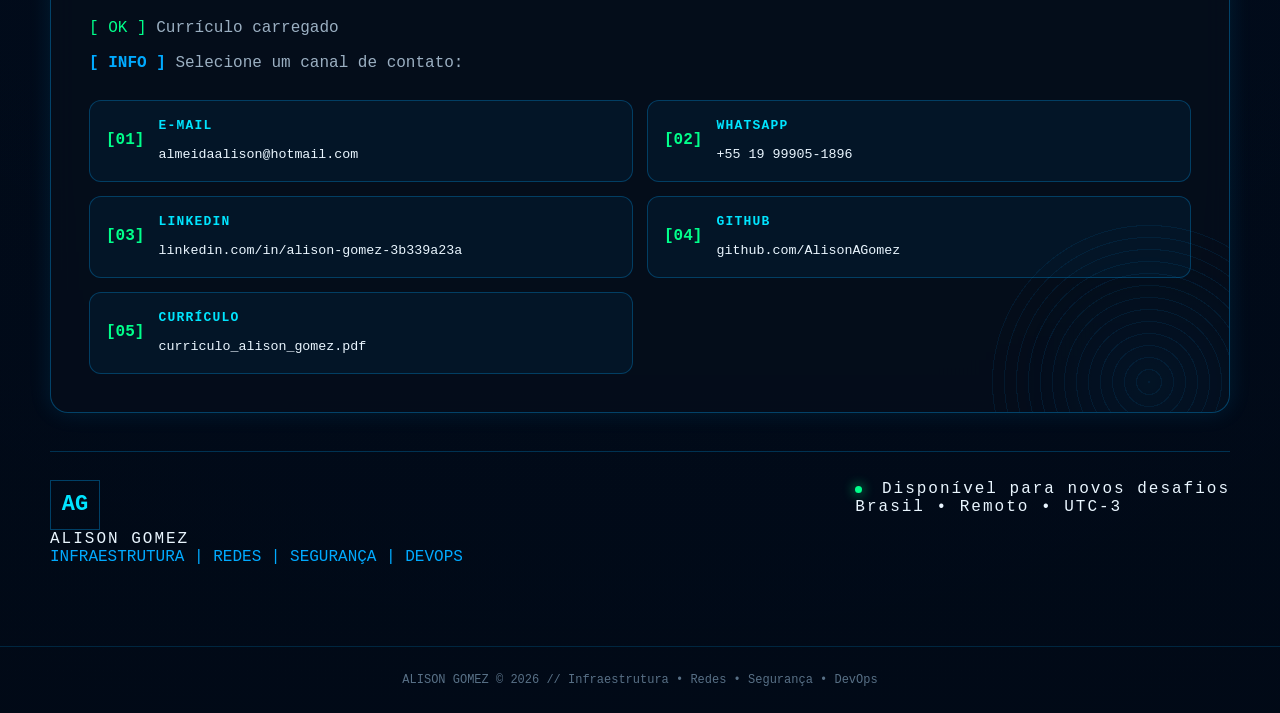
==== commit 4b829662: "Adiciona descrição da formação acadêmica" ====
--- a/index.html
+++ b/index.html
@@ -568,7 +568,7 @@
       </div>
 
       <div class="cert-grid">
-        <article class="cert-card reveal"><div class="cert-status progress">EM ANDAMENTO</div><span class="cert-icon">🎓</span><h3>Bacharelado em Sistemas de Informação</h3><p>FHO — Fundação Hermínio Ometto</p><small>2023 - 2026</small><div class="tags"><span>Sistemas</span><span>Banco de Dados</span><span>TI</span></div></article>
+        <article class="cert-card reveal"><div class="cert-status progress">EM ANDAMENTO</div><span class="cert-icon">🎓</span><h3>Bacharelado em Sistemas de Informação</h3><p>Formação acadêmica voltada ao desenvolvimento, análise e gestão de soluções em tecnologia da informação. O curso abrange programação, banco de dados, redes, infraestrutura, sistemas operacionais, engenharia de software, segurança da informação e gestão de projetos, preparando para atuar na criação, manutenção e evolução de sistemas e ambientes tecnológicos.</p><small>FHO — Fundação Hermínio Ometto • 2023 - 2026</small><div class="tags"><span>Sistemas</span><span>Banco de Dados</span><span>TI</span></div></article>
         <article class="cert-card reveal"><div class="cert-status done">FINALIZADO</div><span class="cert-icon">🌐</span><h3>Cisco Networking Academy</h3><p>Cursos e trilhas em suporte técnico, redes, fundamentos de TI, infraestrutura e segurança cibernética.</p><small>Formação complementar concluída</small><div class="tags"><span>Suporte</span><span>Redes</span><span>Cibersegurança</span></div></article>
         <article class="cert-card reveal"><div class="cert-status done">FINALIZADO</div><span class="cert-icon">💻</span><h3>Udemy — Programação & Desenvolvimento Web</h3><p>Lógica de programação e principais linguagens do mercado: C, C++, Python, C# e Java. Desenvolvimento web completo com HTML5, CSS3, Bootstrap 5, JavaScript, PHP, Orientação a Objetos, MySQL, PDO, Ajax, jQuery, MVC, APIs, Ionic, WordPress e Sass.</p><small>Cursos finalizados</small><div class="tags"><span>Lógica</span><span>Web</span><span>Python</span><span>JavaScript</span></div></article>
         <article class="cert-card reveal"><div class="cert-status done">FINALIZADO</div><span class="cert-icon">📁</span><h3>SEBRAE</h3><p>LGPD: a sua empresa está preparada?; Gestão empresarial integrada; Inteligência emocional.</p><small>Cursos finalizados em jul. 2025</small><div class="tags"><span>LGPD</span><span>Gestão</span><span>Comportamental</span></div></article>
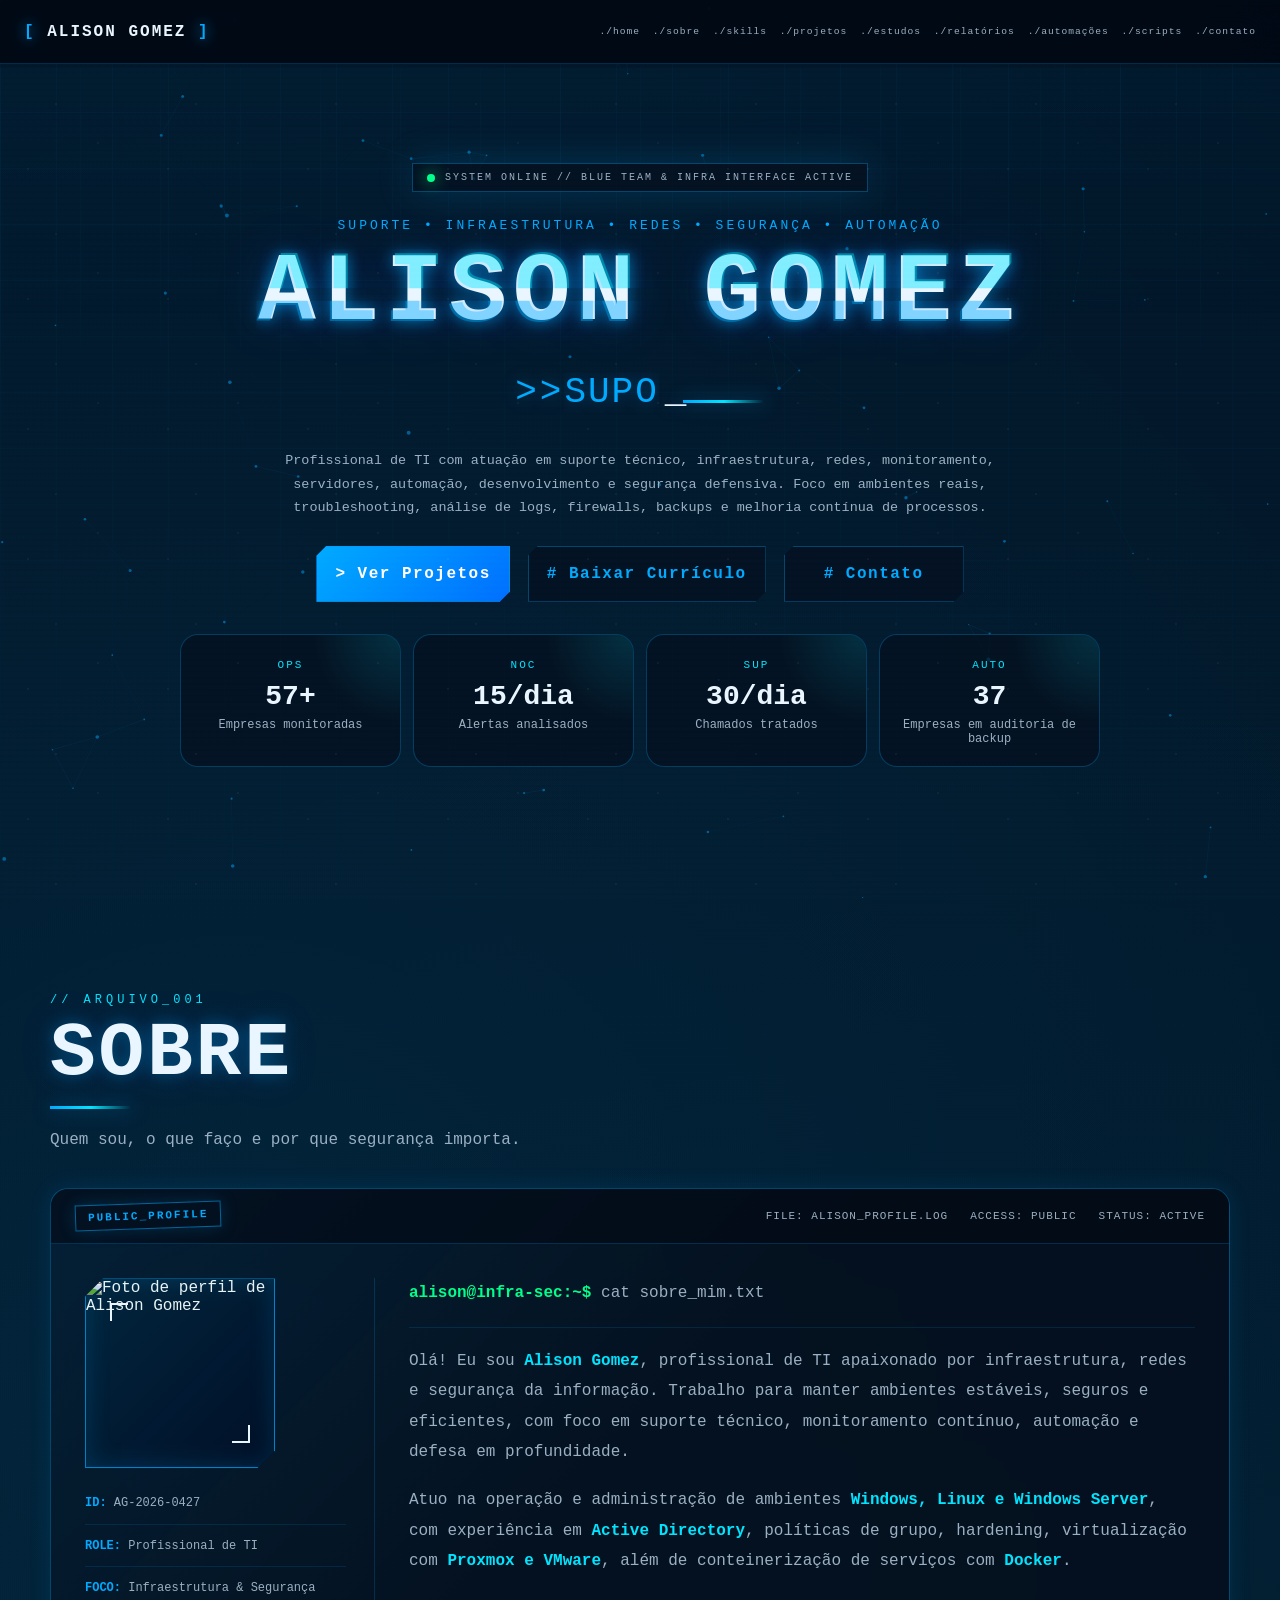
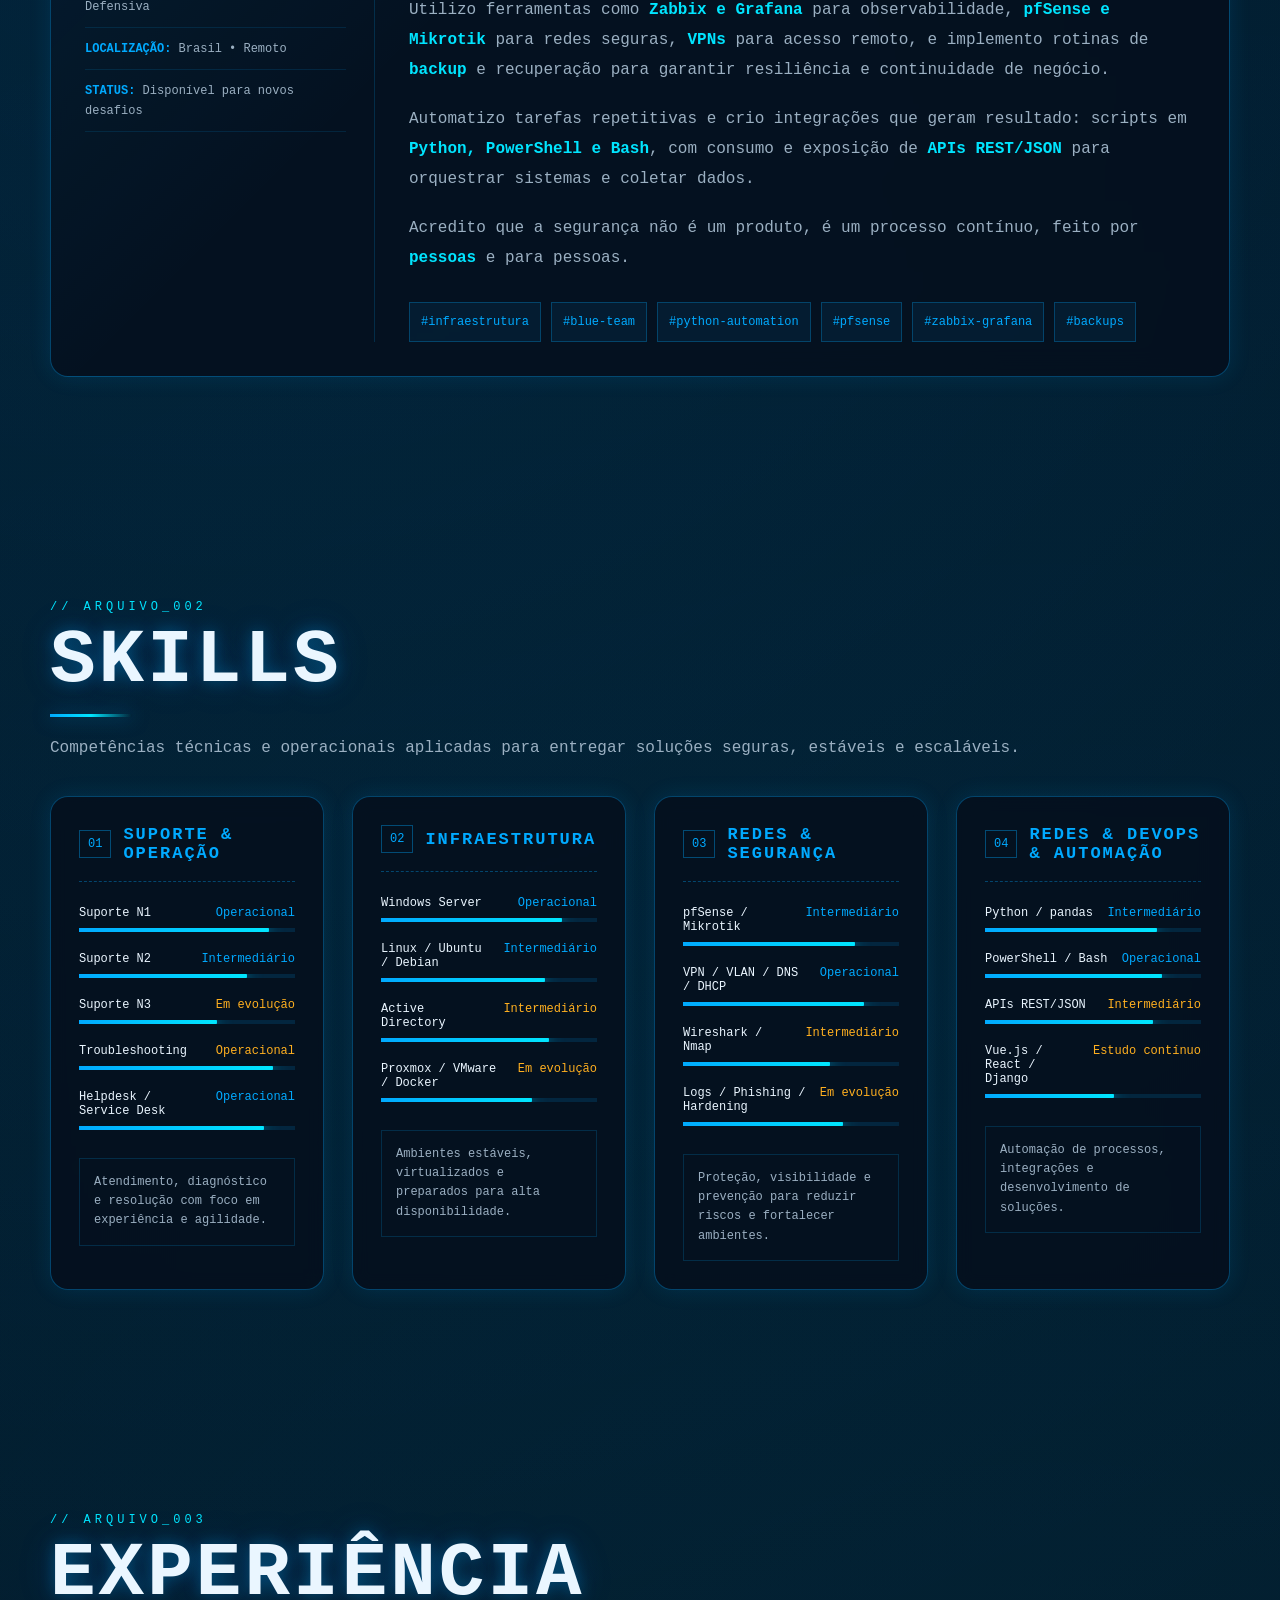
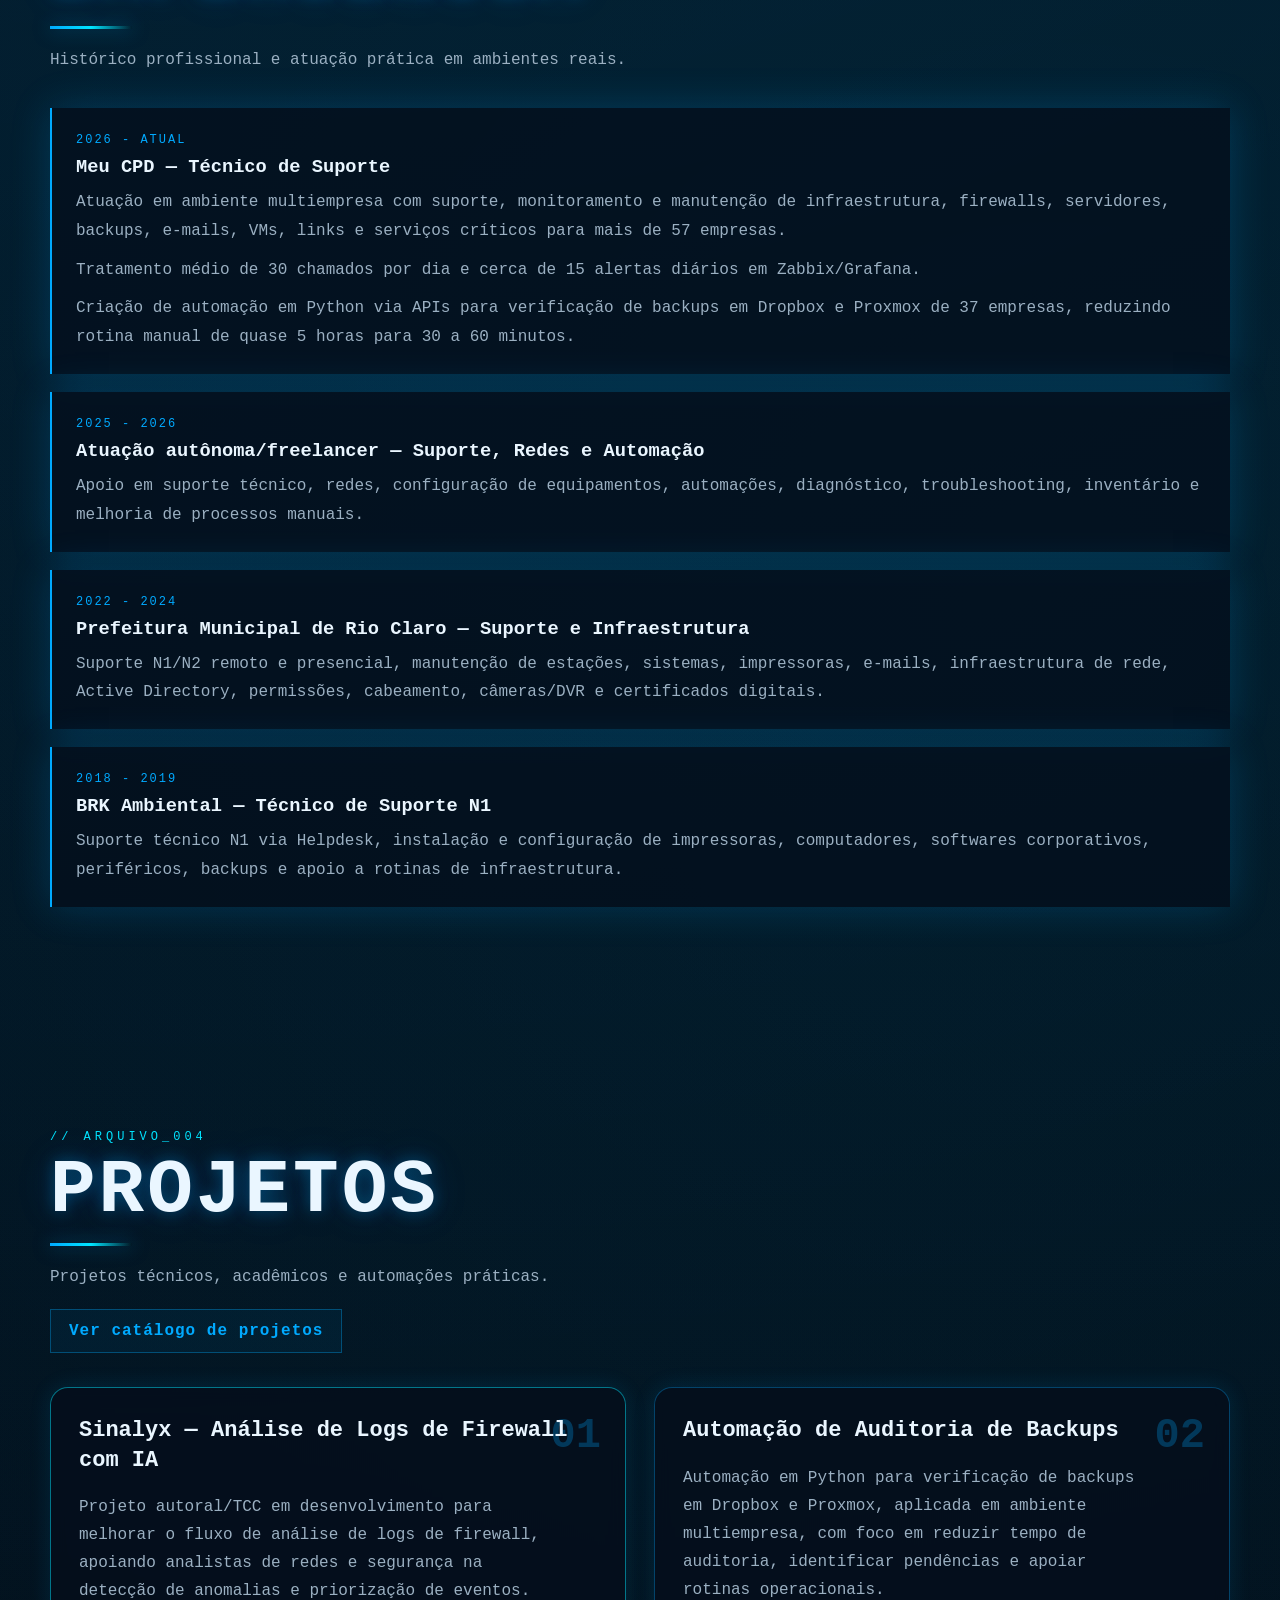
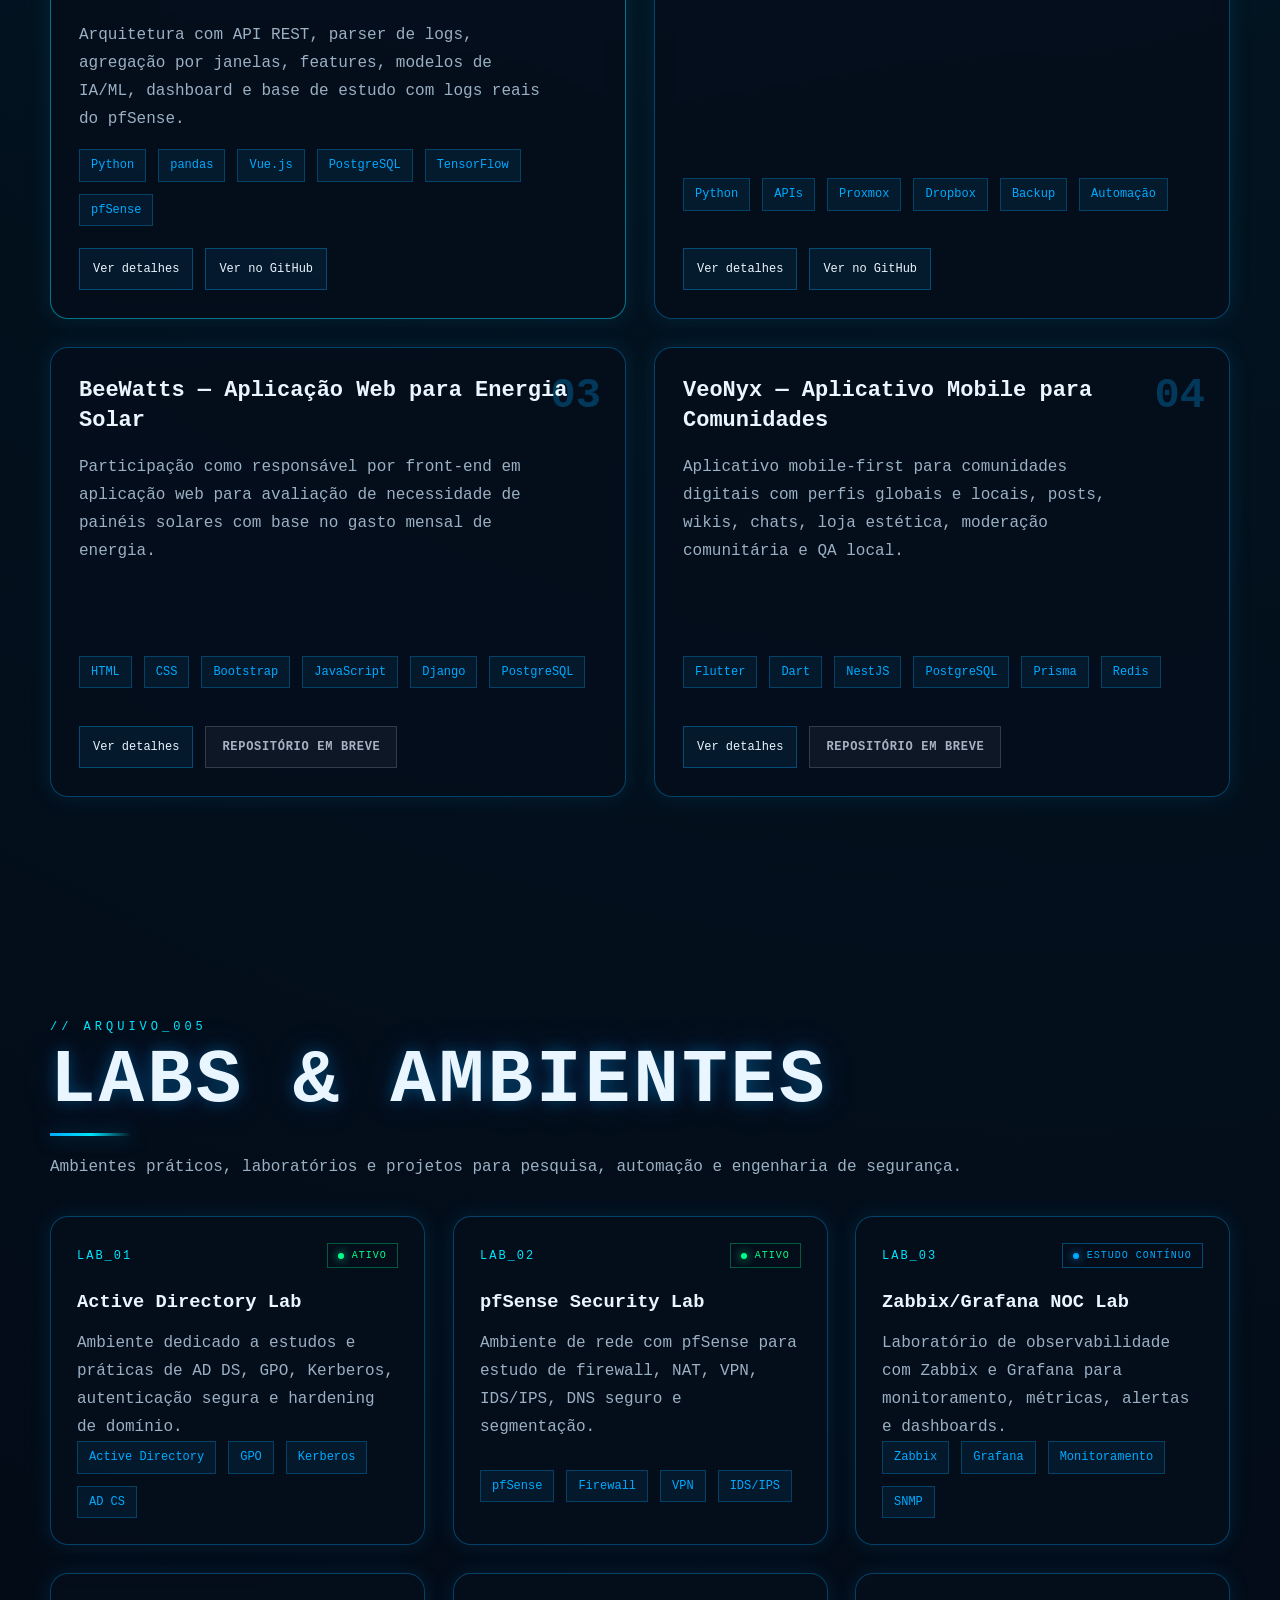
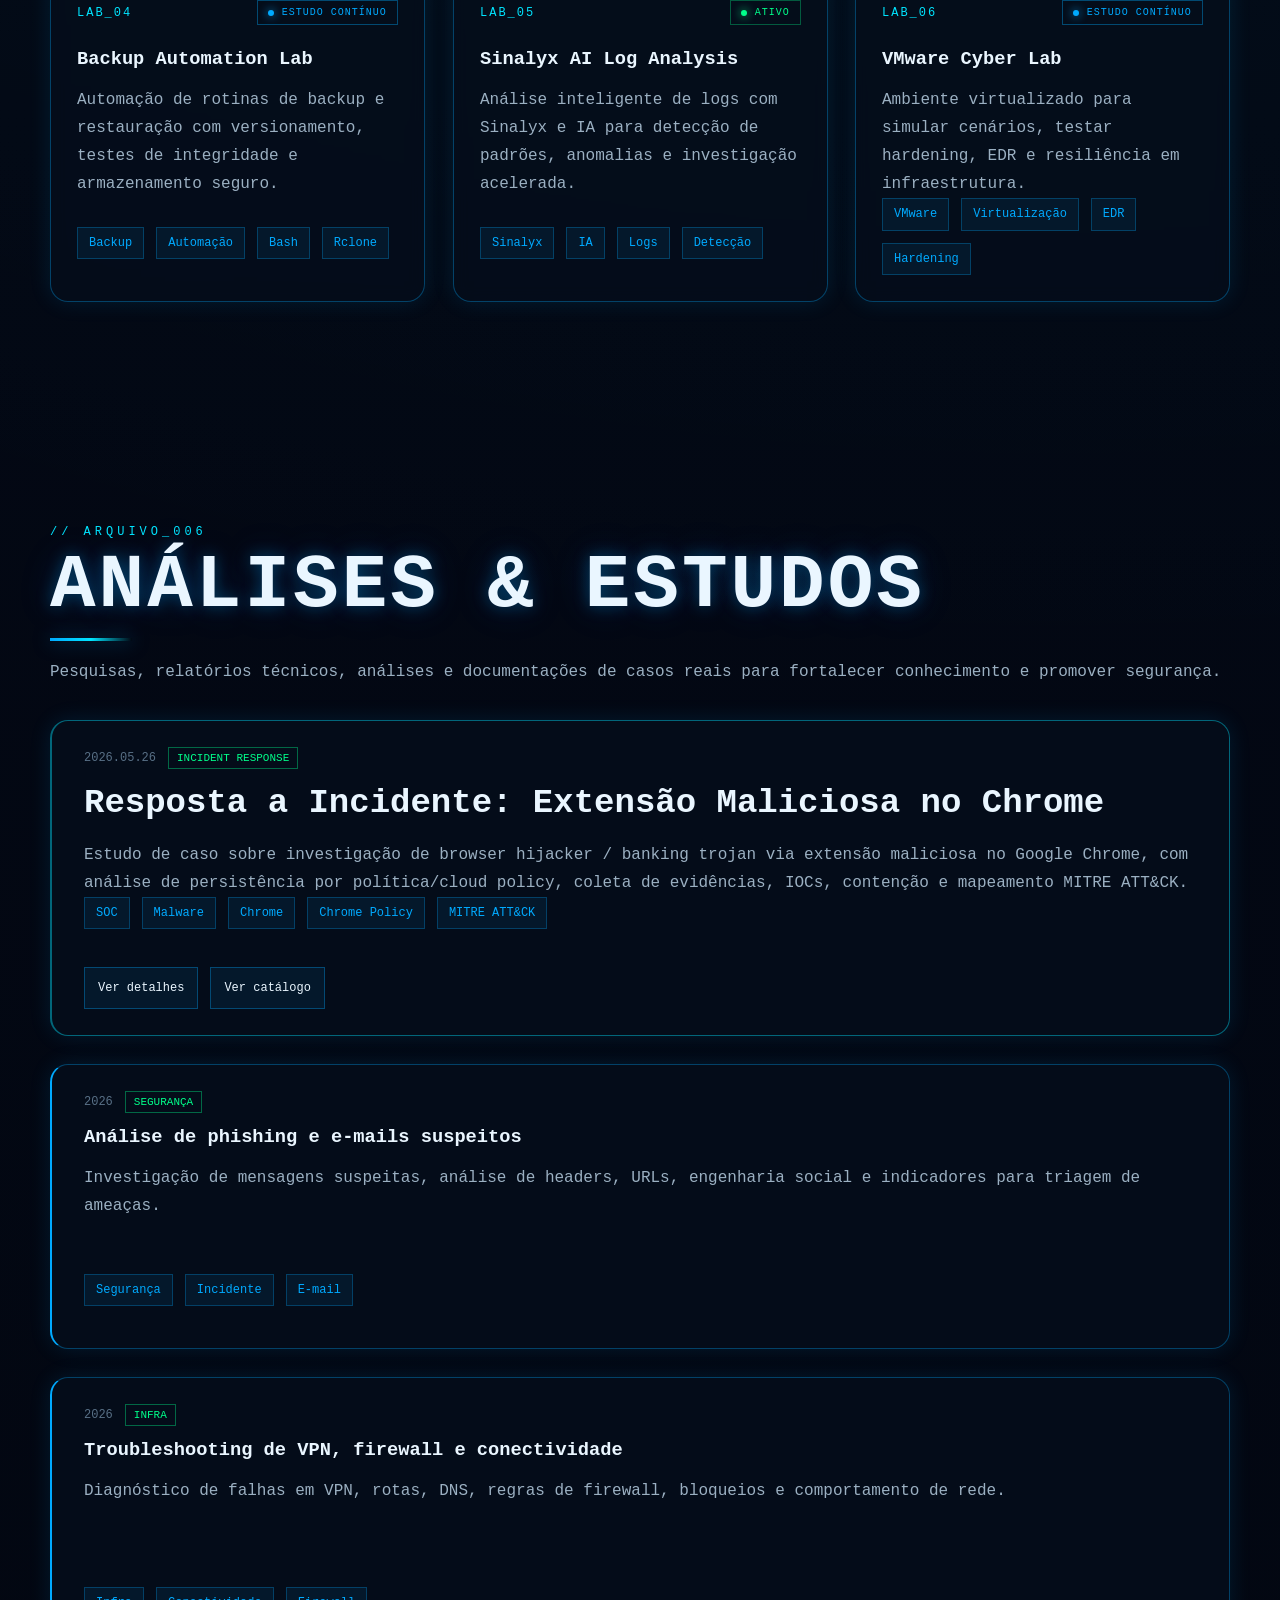
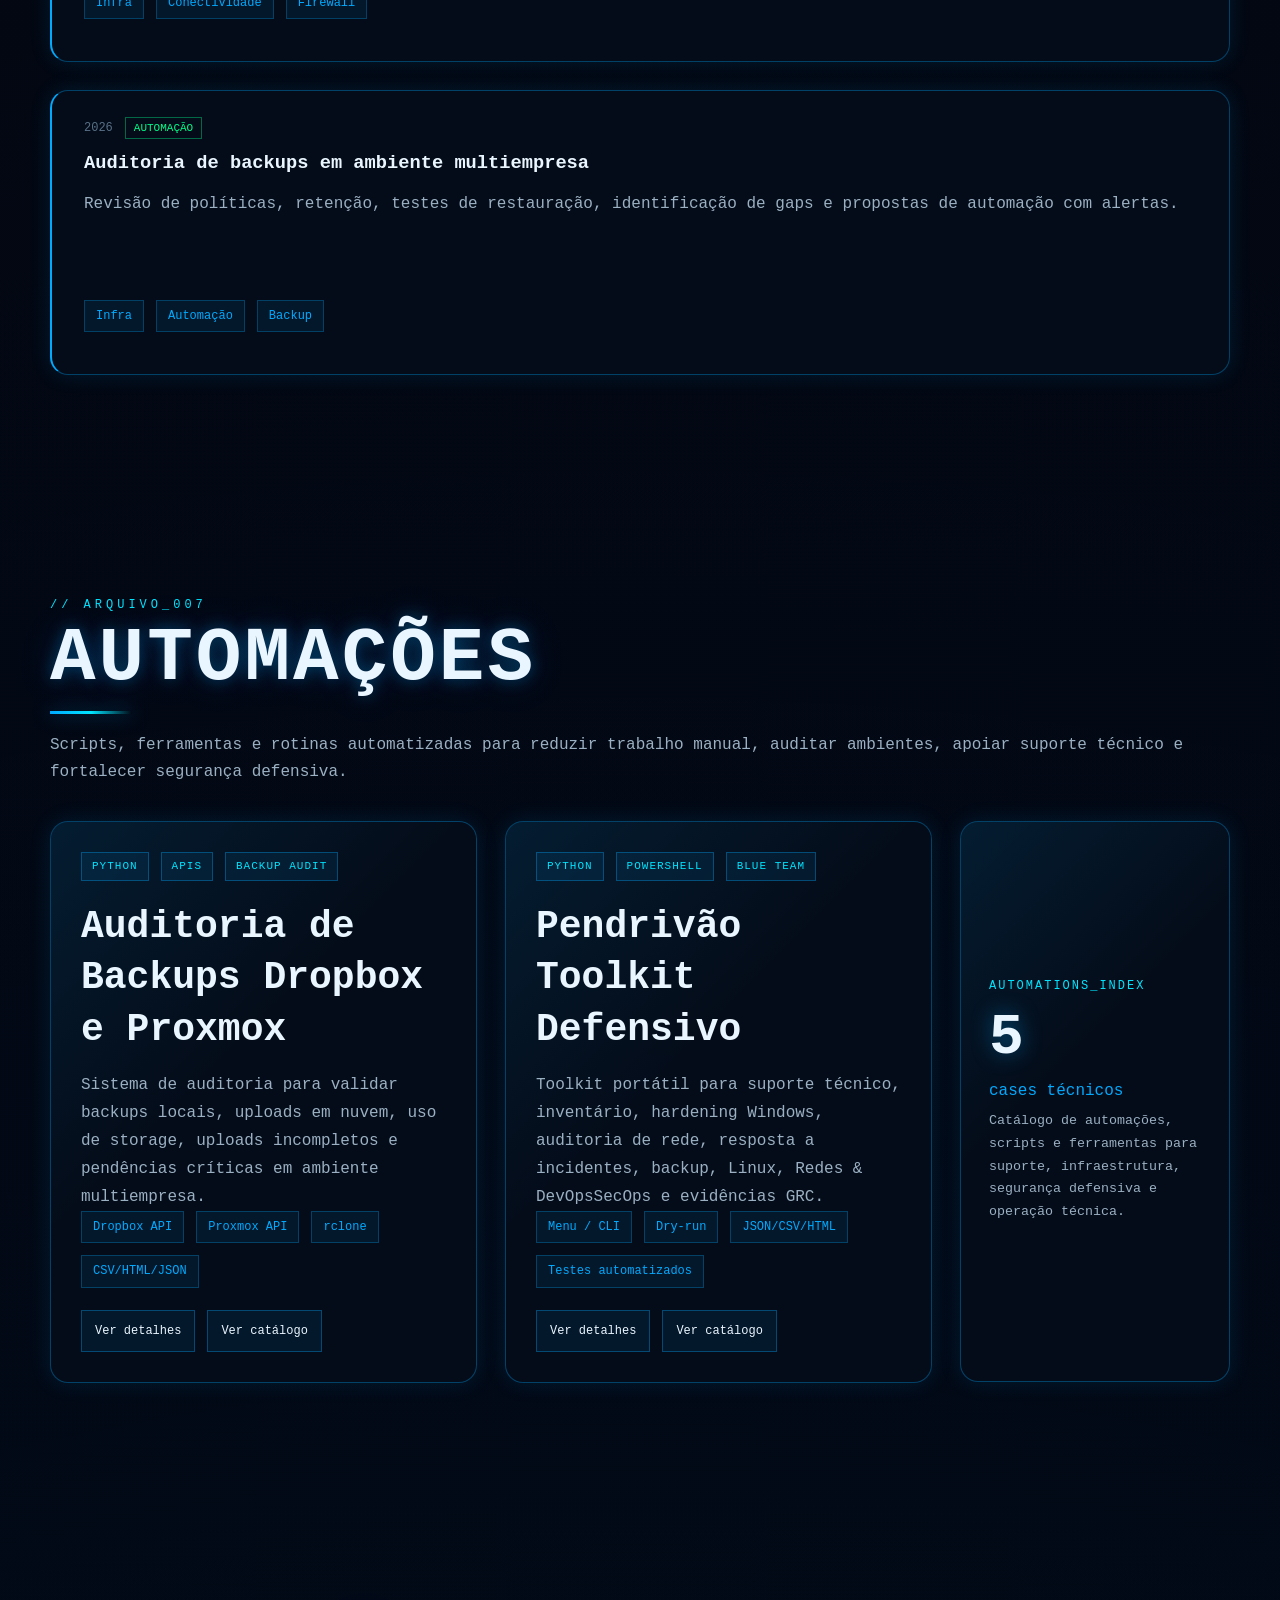
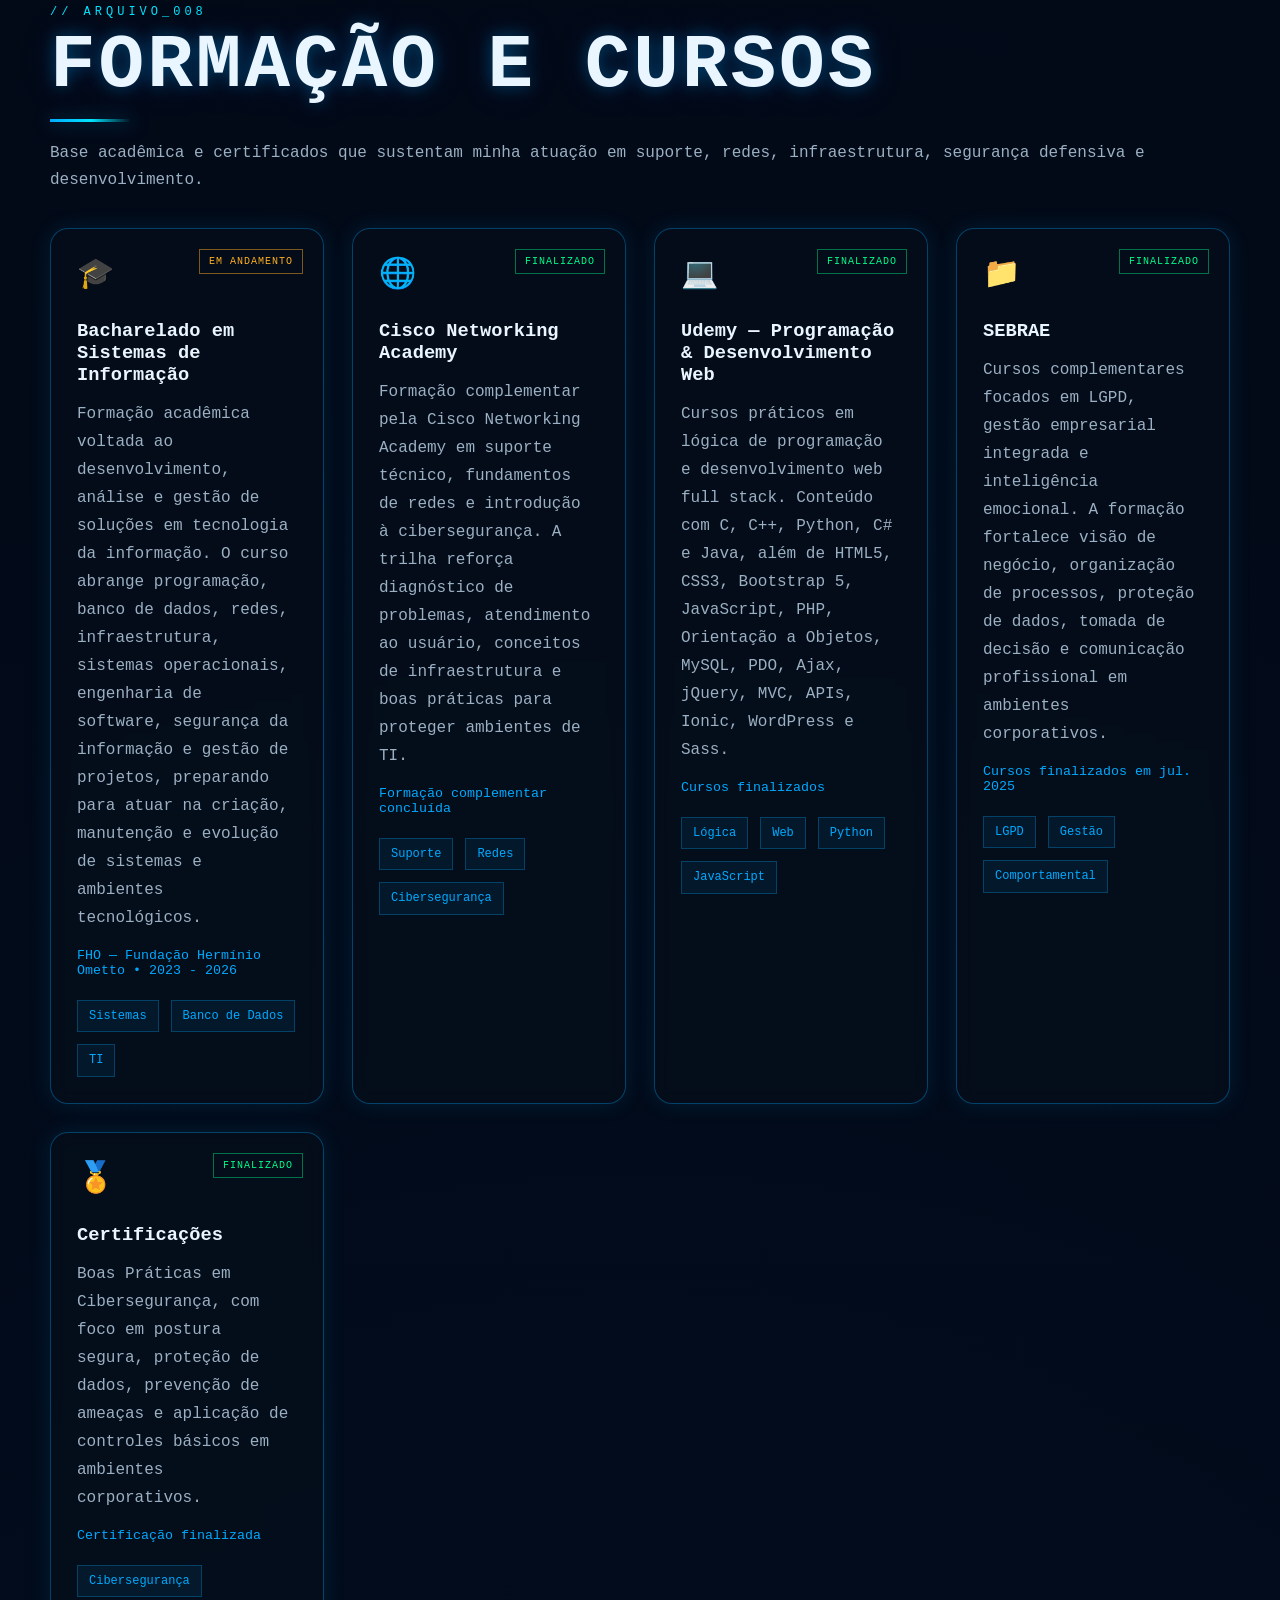
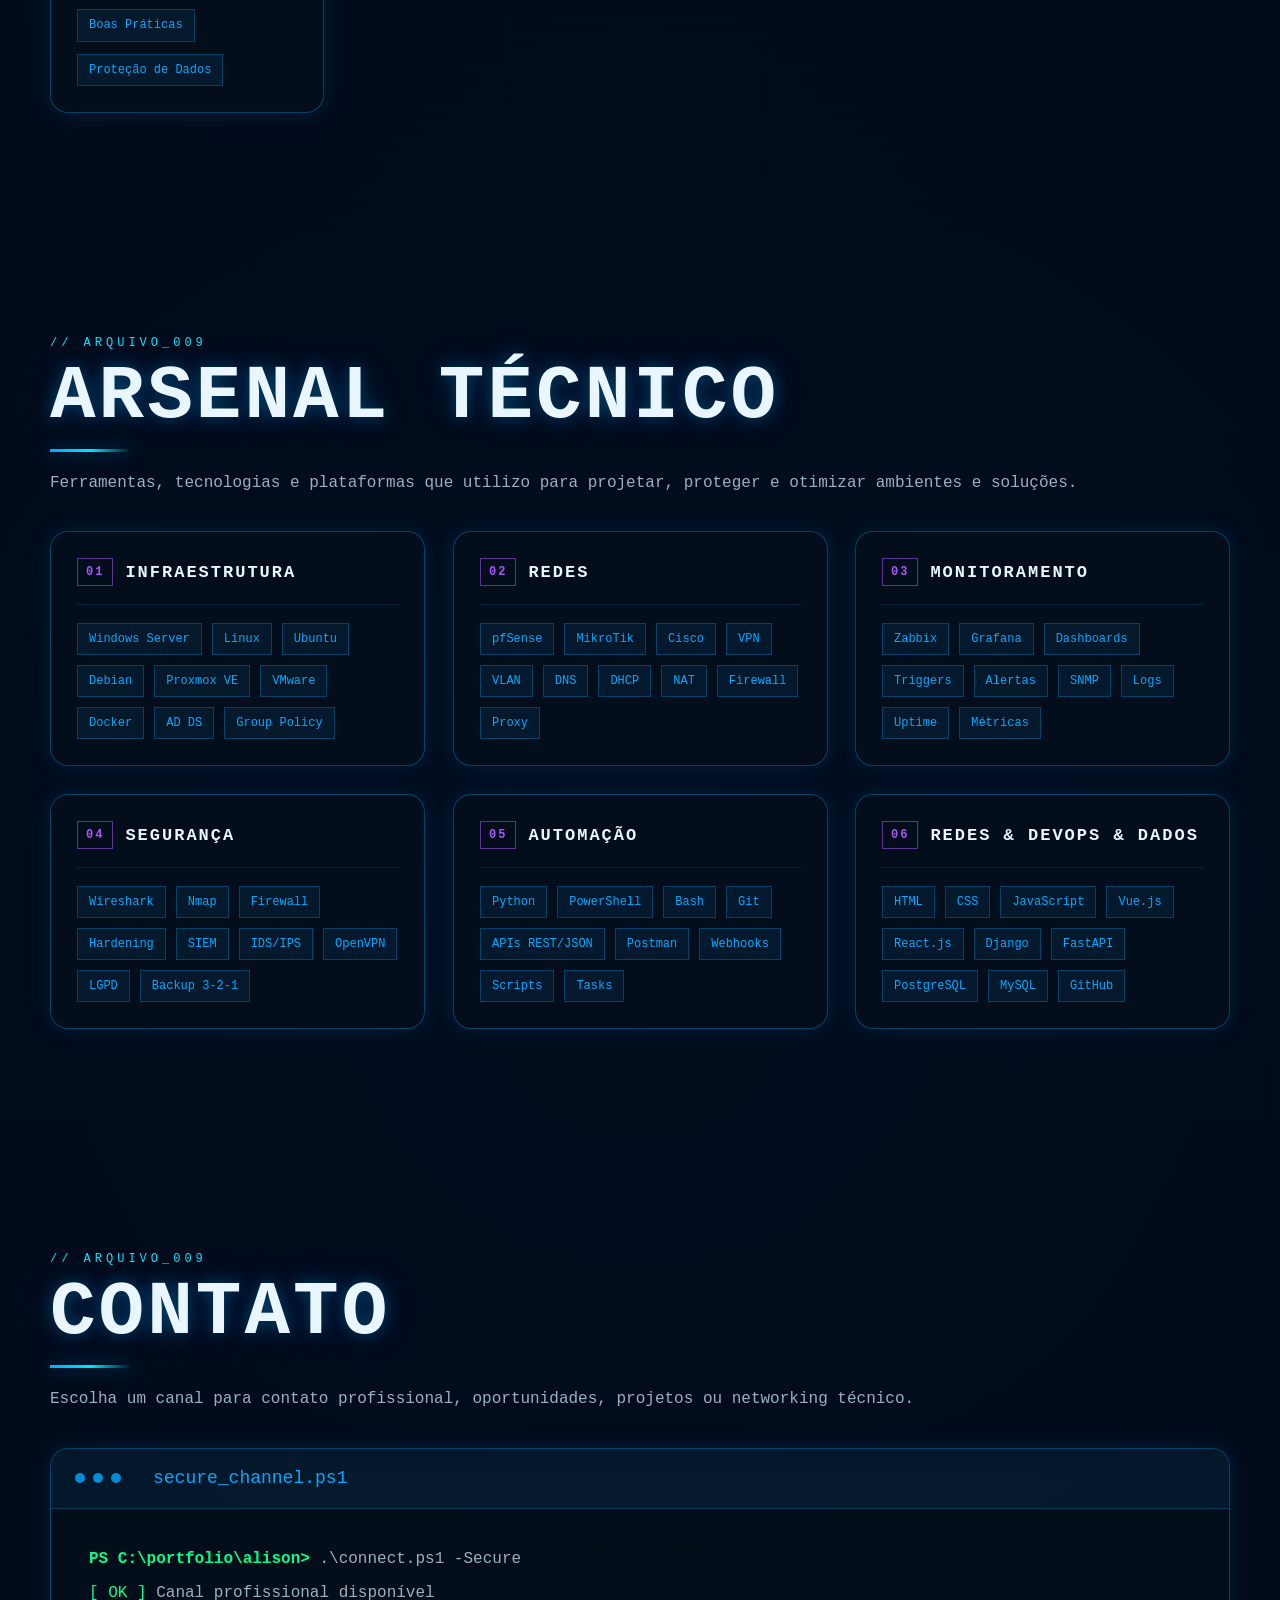
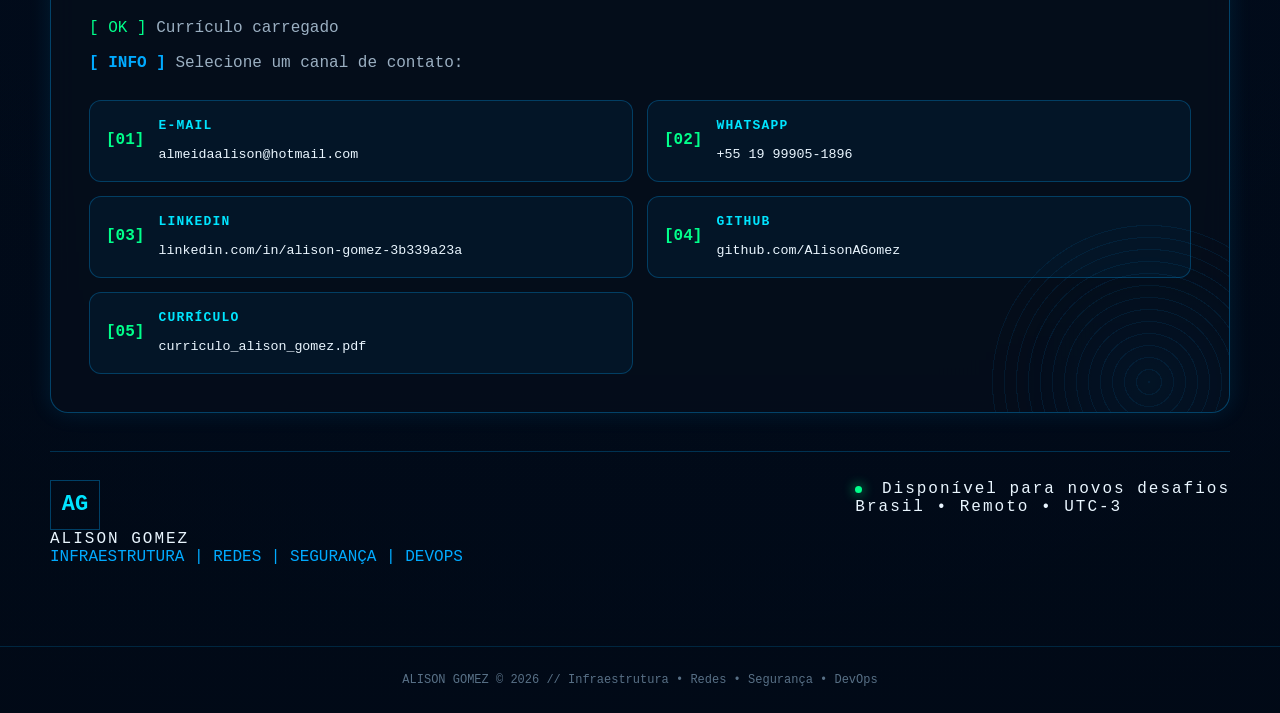
==== commit 71317fe8: "Adicionar link do Sinalyx ao portfolio" ====
--- a/index.html
+++ b/index.html
@@ -35,7 +35,7 @@
   <link rel="icon" type="image/png" href="assets/img/favicon.png" />
   <link rel="apple-touch-icon" href="assets/img/favicon.png" />
 
-  <link rel="stylesheet" href="style.css?v=39" />
+  <link rel="stylesheet" href="style.css?v=40" />
 </head>
 
 <body class="loading">
@@ -335,7 +335,7 @@
 
           <div class="project-links">
             <a href="project/?id=sinalyx">Ver detalhes</a>
-            <span class="link-disabled">Repositório em breve</span>
+            <a href="https://github.com/AlisonAGomez/sinalyx" target="_blank" rel="noreferrer">Ver no GitHub</a>
           </div>
         </article>
 
@@ -569,9 +569,9 @@
 
       <div class="cert-grid">
         <article class="cert-card reveal"><div class="cert-status progress">EM ANDAMENTO</div><span class="cert-icon">🎓</span><h3>Bacharelado em Sistemas de Informação</h3><p>Formação acadêmica voltada ao desenvolvimento, análise e gestão de soluções em tecnologia da informação. O curso abrange programação, banco de dados, redes, infraestrutura, sistemas operacionais, engenharia de software, segurança da informação e gestão de projetos, preparando para atuar na criação, manutenção e evolução de sistemas e ambientes tecnológicos.</p><small>FHO — Fundação Hermínio Ometto • 2023 - 2026</small><div class="tags"><span>Sistemas</span><span>Banco de Dados</span><span>TI</span></div></article>
-        <article class="cert-card reveal"><div class="cert-status done">FINALIZADO</div><span class="cert-icon">🌐</span><h3>Cisco Networking Academy</h3><p>Cursos e trilhas em suporte técnico, redes, fundamentos de TI, infraestrutura e segurança cibernética.</p><small>Formação complementar concluída</small><div class="tags"><span>Suporte</span><span>Redes</span><span>Cibersegurança</span></div></article>
-        <article class="cert-card reveal"><div class="cert-status done">FINALIZADO</div><span class="cert-icon">💻</span><h3>Udemy — Programação & Desenvolvimento Web</h3><p>Lógica de programação e principais linguagens do mercado: C, C++, Python, C# e Java. Desenvolvimento web completo com HTML5, CSS3, Bootstrap 5, JavaScript, PHP, Orientação a Objetos, MySQL, PDO, Ajax, jQuery, MVC, APIs, Ionic, WordPress e Sass.</p><small>Cursos finalizados</small><div class="tags"><span>Lógica</span><span>Web</span><span>Python</span><span>JavaScript</span></div></article>
-        <article class="cert-card reveal"><div class="cert-status done">FINALIZADO</div><span class="cert-icon">📁</span><h3>SEBRAE</h3><p>LGPD: a sua empresa está preparada?; Gestão empresarial integrada; Inteligência emocional.</p><small>Cursos finalizados em jul. 2025</small><div class="tags"><span>LGPD</span><span>Gestão</span><span>Comportamental</span></div></article>
+        <article class="cert-card reveal"><div class="cert-status done">FINALIZADO</div><span class="cert-icon">🌐</span><h3>Cisco Networking Academy</h3><p>Formação complementar pela Cisco Networking Academy em suporte técnico, fundamentos de redes e introdução à cibersegurança. A trilha reforça diagnóstico de problemas, atendimento ao usuário, conceitos de infraestrutura e boas práticas para proteger ambientes de TI.</p><small>Formação complementar concluída</small><div class="tags"><span>Suporte</span><span>Redes</span><span>Cibersegurança</span></div></article>
+        <article class="cert-card reveal"><div class="cert-status done">FINALIZADO</div><span class="cert-icon">💻</span><h3>Udemy — Programação & Desenvolvimento Web</h3><p>Cursos práticos em lógica de programação e desenvolvimento web full stack. Conteúdo com C, C++, Python, C# e Java, além de HTML5, CSS3, Bootstrap 5, JavaScript, PHP, Orientação a Objetos, MySQL, PDO, Ajax, jQuery, MVC, APIs, Ionic, WordPress e Sass.</p><small>Cursos finalizados</small><div class="tags"><span>Lógica</span><span>Web</span><span>Python</span><span>JavaScript</span></div></article>
+        <article class="cert-card reveal"><div class="cert-status done">FINALIZADO</div><span class="cert-icon">📁</span><h3>SEBRAE</h3><p>Cursos complementares focados em LGPD, gestão empresarial integrada e inteligência emocional. A formação fortalece visão de negócio, organização de processos, proteção de dados, tomada de decisão e comunicação profissional em ambientes corporativos.</p><small>Cursos finalizados em jul. 2025</small><div class="tags"><span>LGPD</span><span>Gestão</span><span>Comportamental</span></div></article>
         <article class="cert-card reveal"><div class="cert-status done">FINALIZADO</div><span class="cert-icon">🏅</span><h3>Certificações</h3><p>Boas Práticas em Cibersegurança, com foco em postura segura, proteção de dados, prevenção de ameaças e aplicação de controles básicos em ambientes corporativos.</p><small>Certificação finalizada</small><div class="tags"><span>Cibersegurança</span><span>Boas Práticas</span><span>Proteção de Dados</span></div></article>
       </div>
     </section>
@@ -656,6 +656,6 @@
     <p>ALISON GOMEZ © <span id="year"></span> // Infraestrutura • Redes • Segurança • DevOps</p>
   </footer>
 
-  <script src="script.js?v=39"></script>
+  <script src="script.js?v=41"></script>
 </body>
 </html>
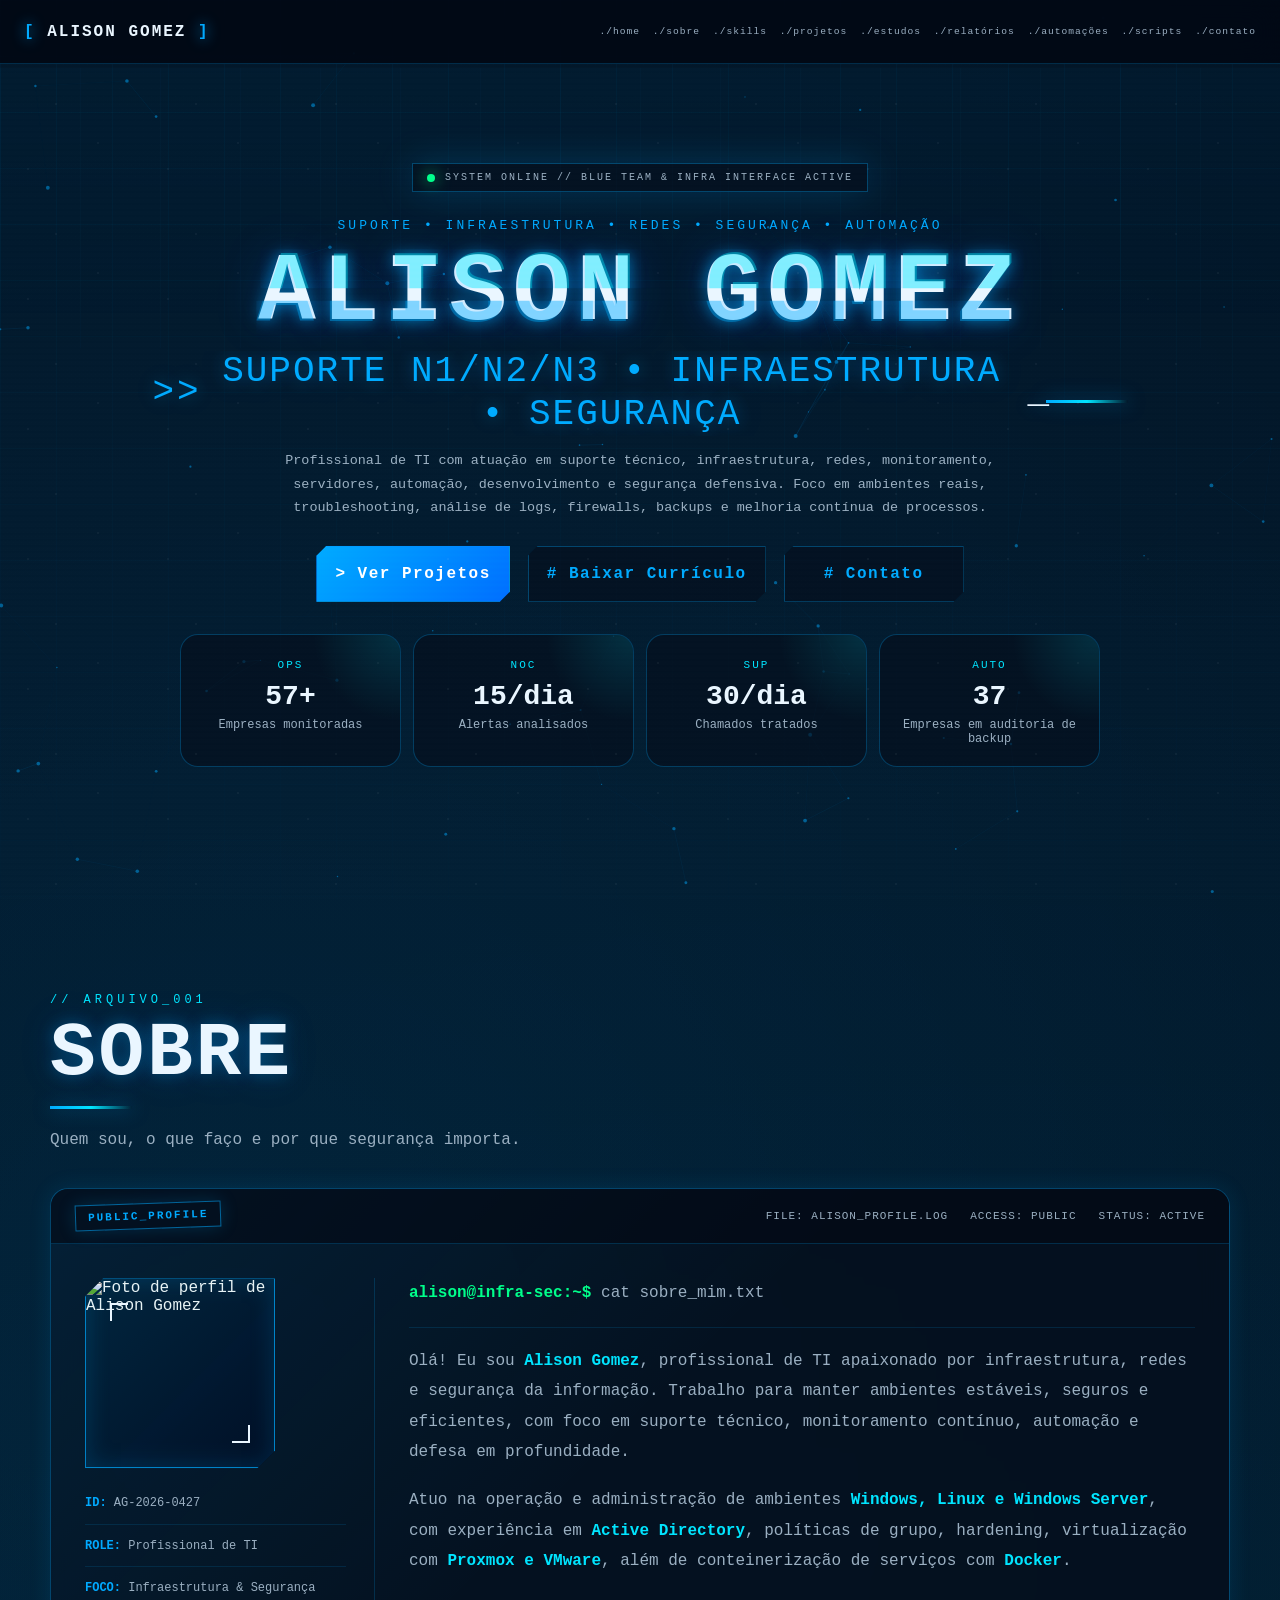
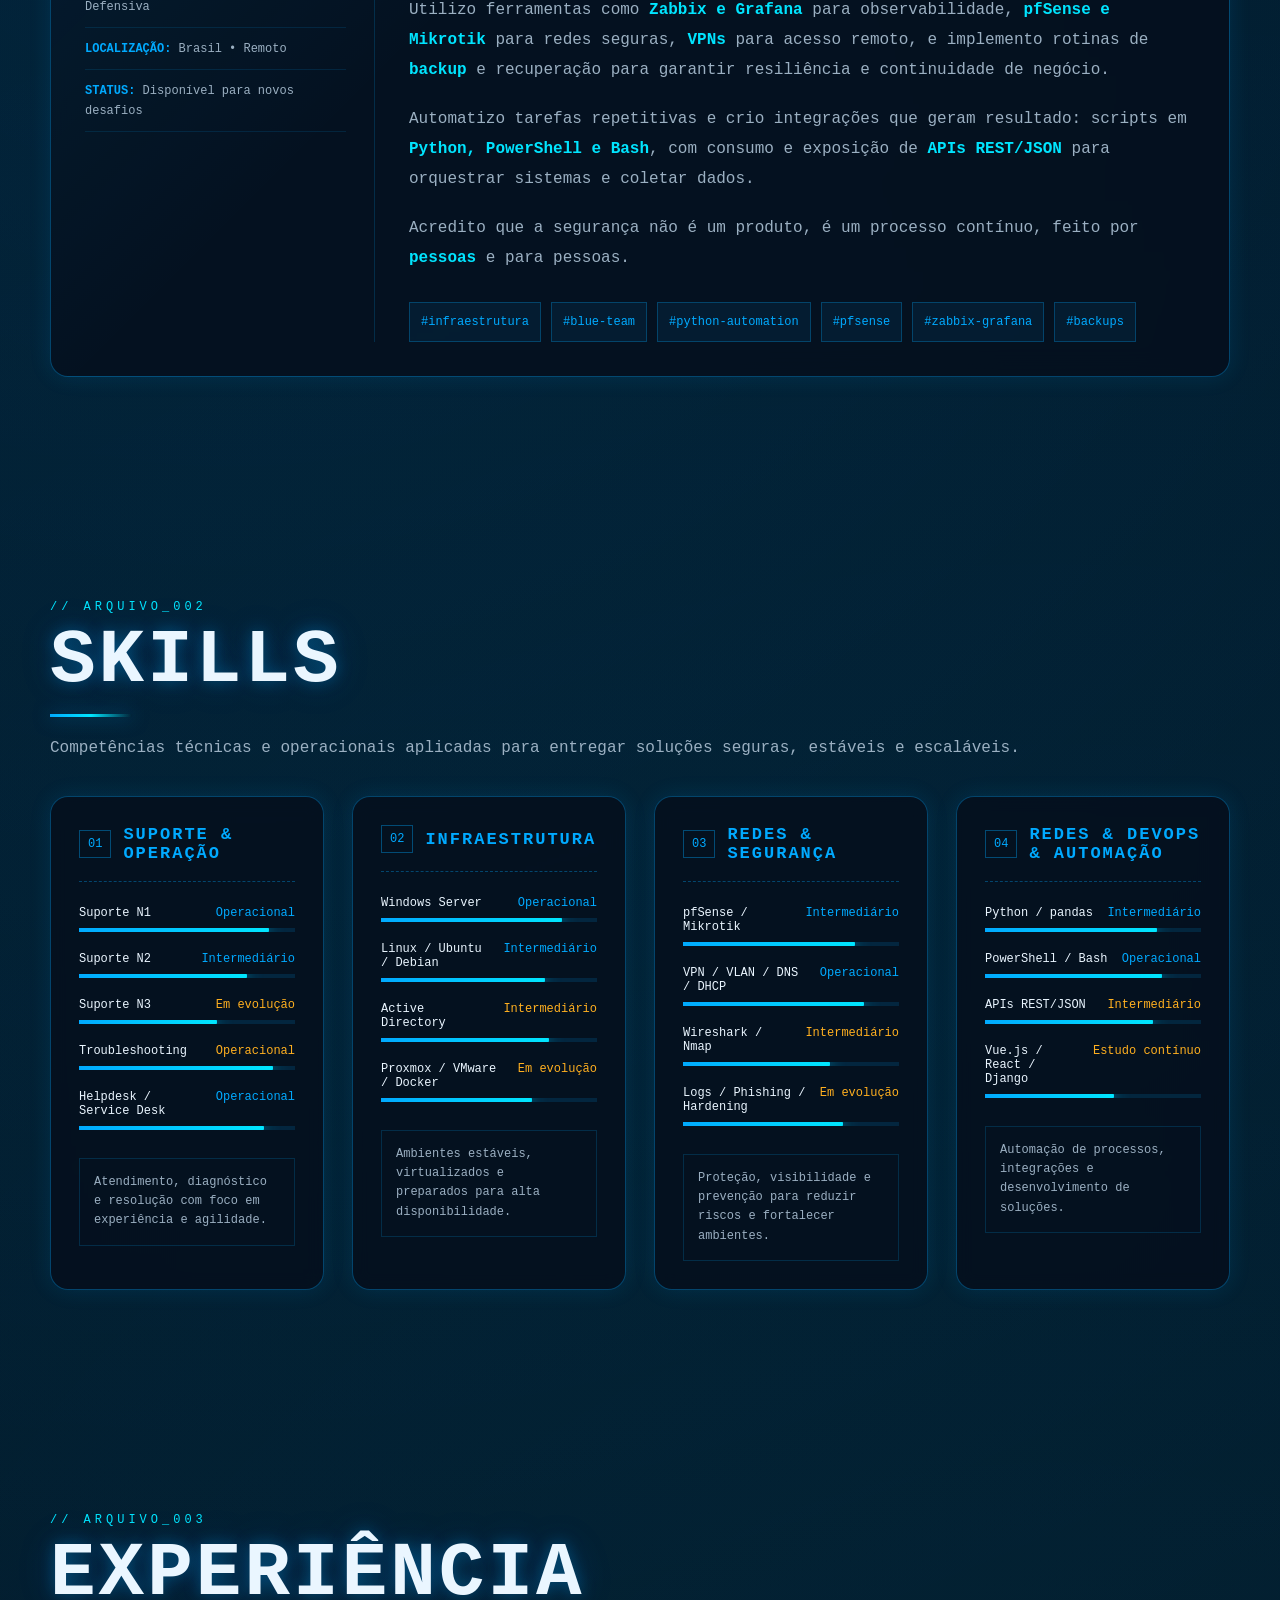
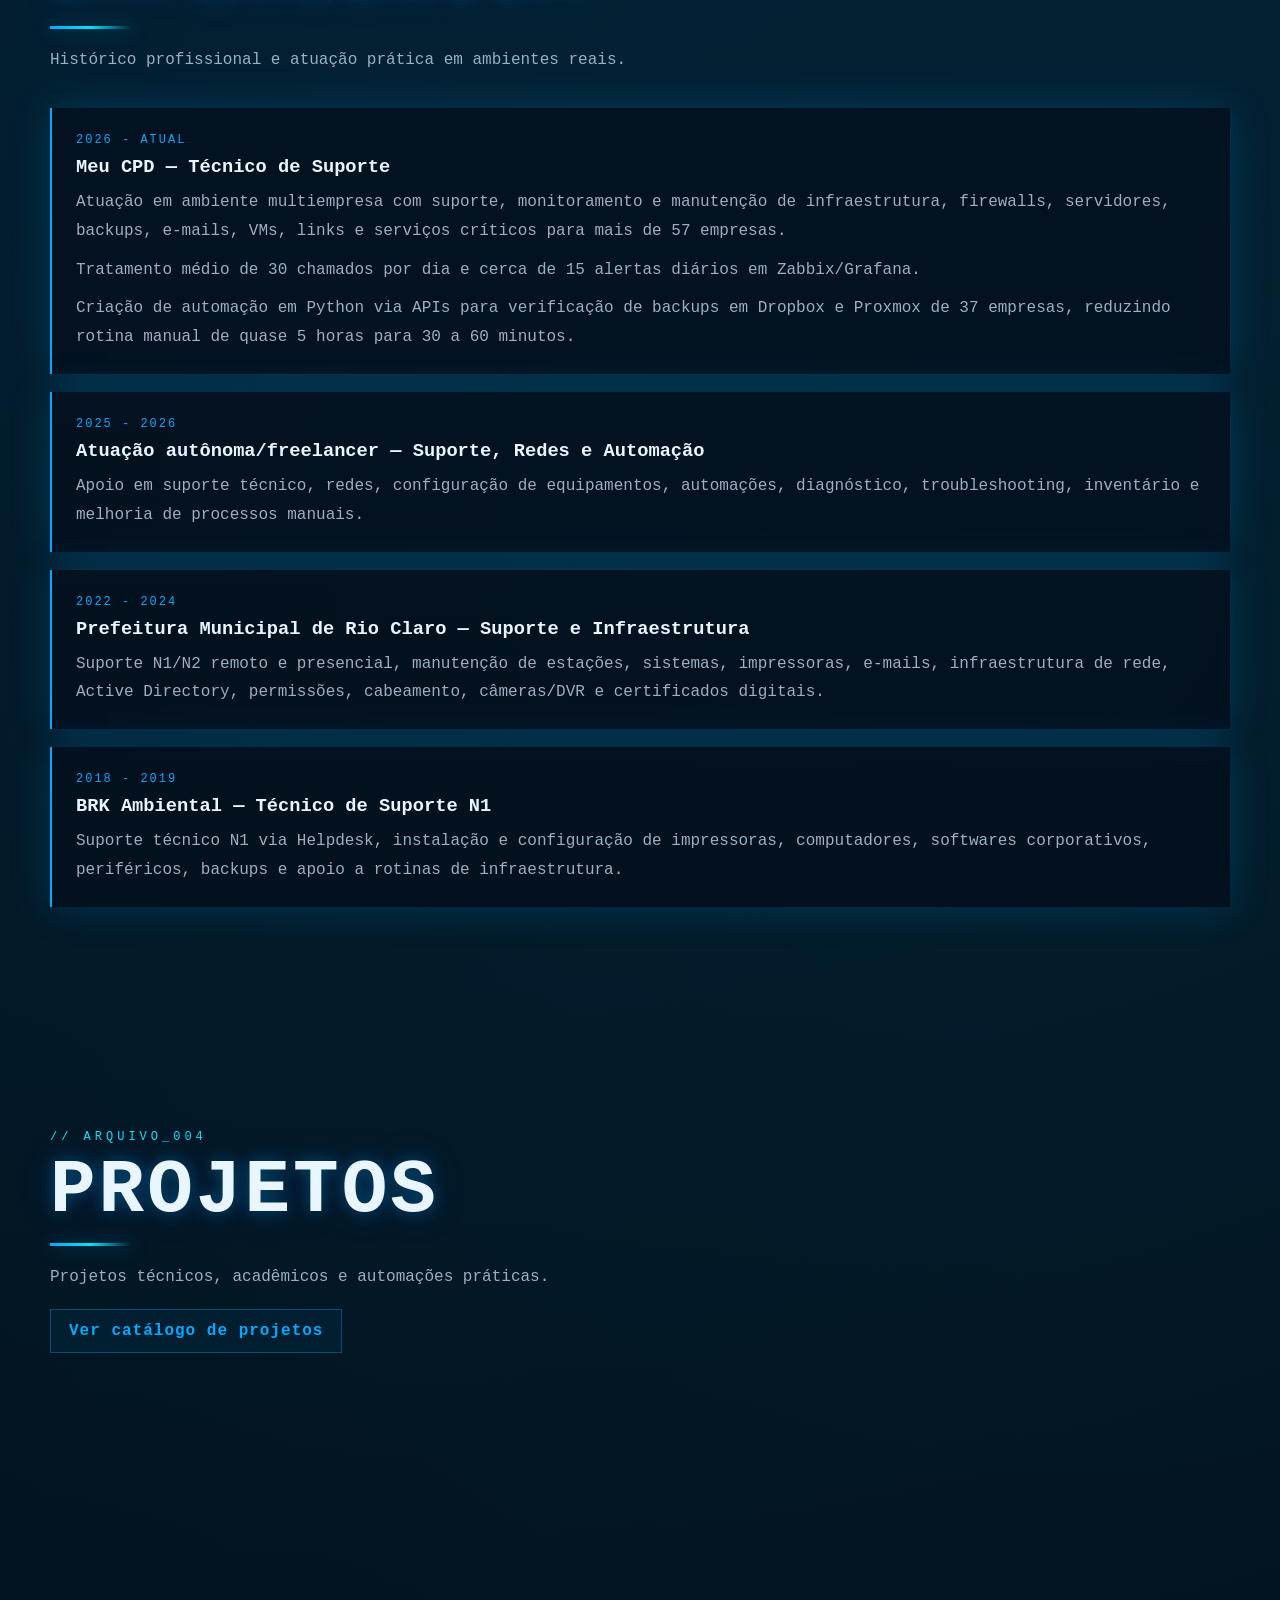
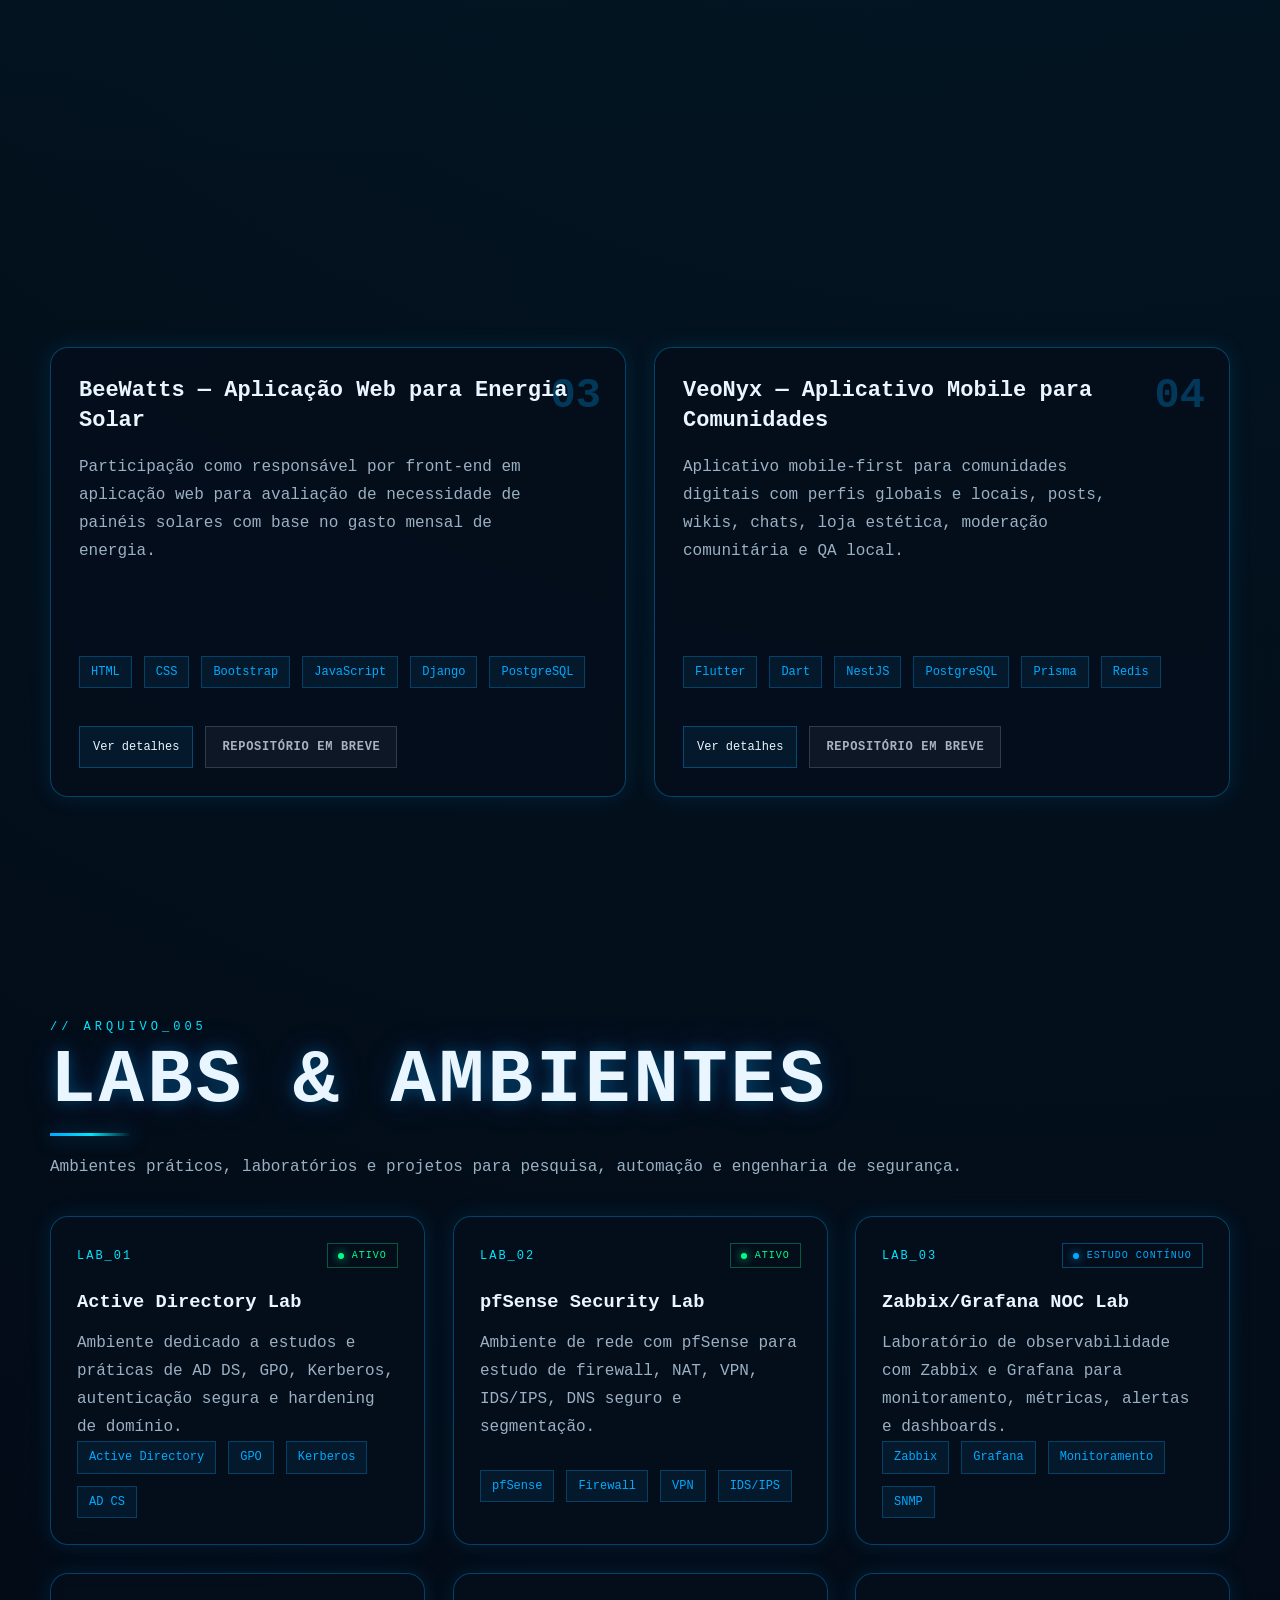
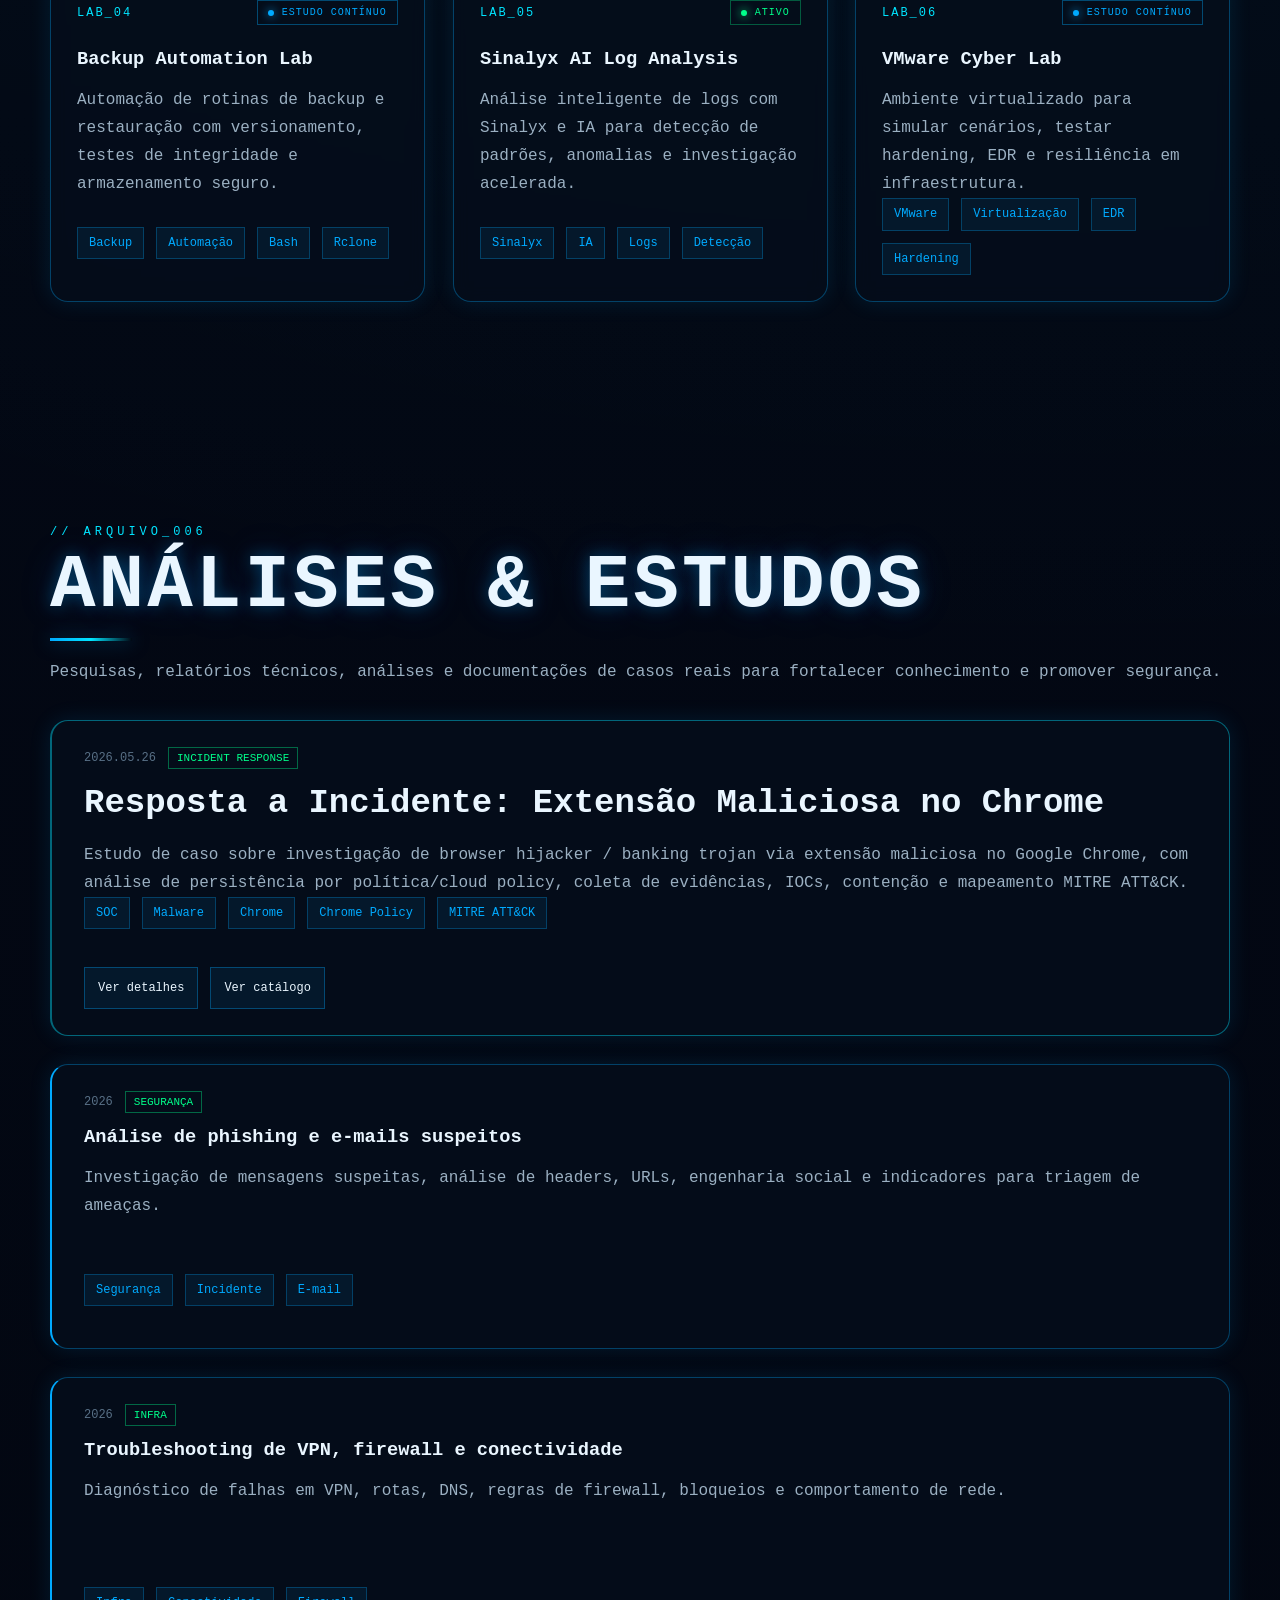
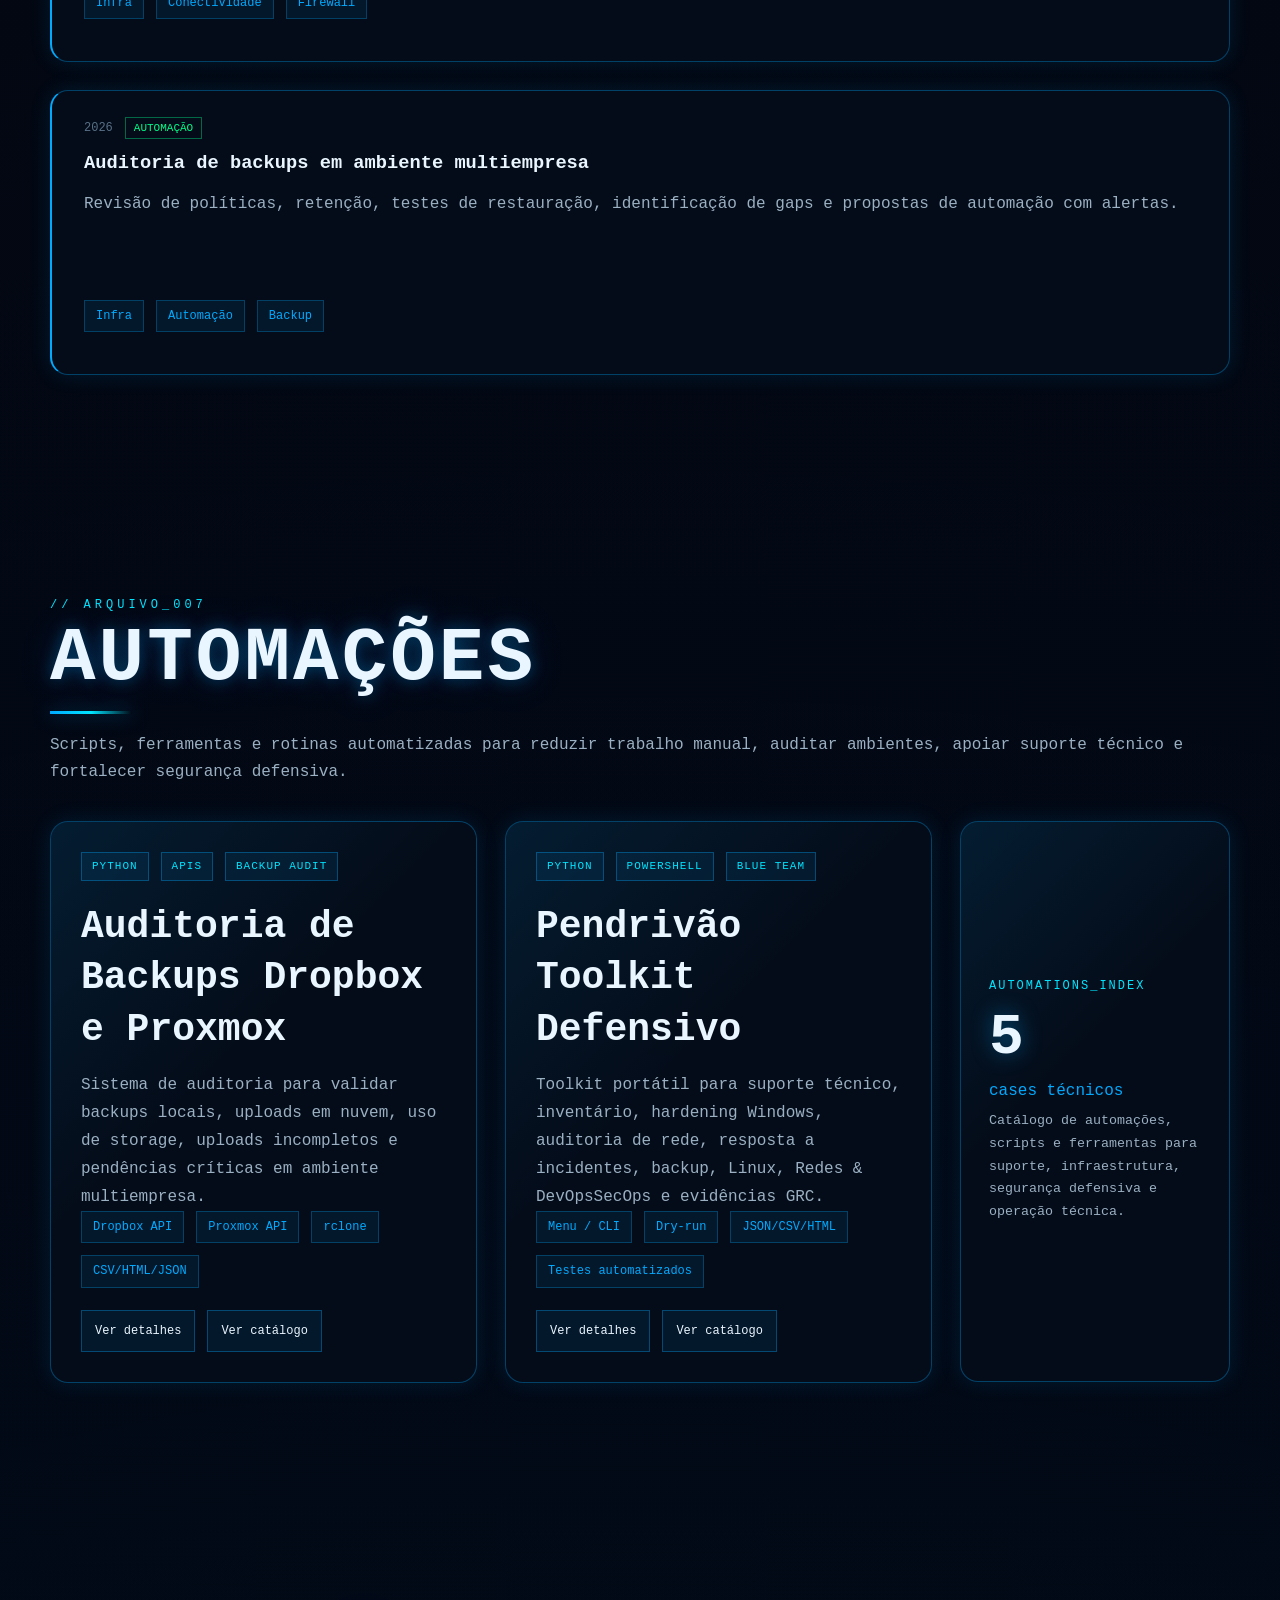
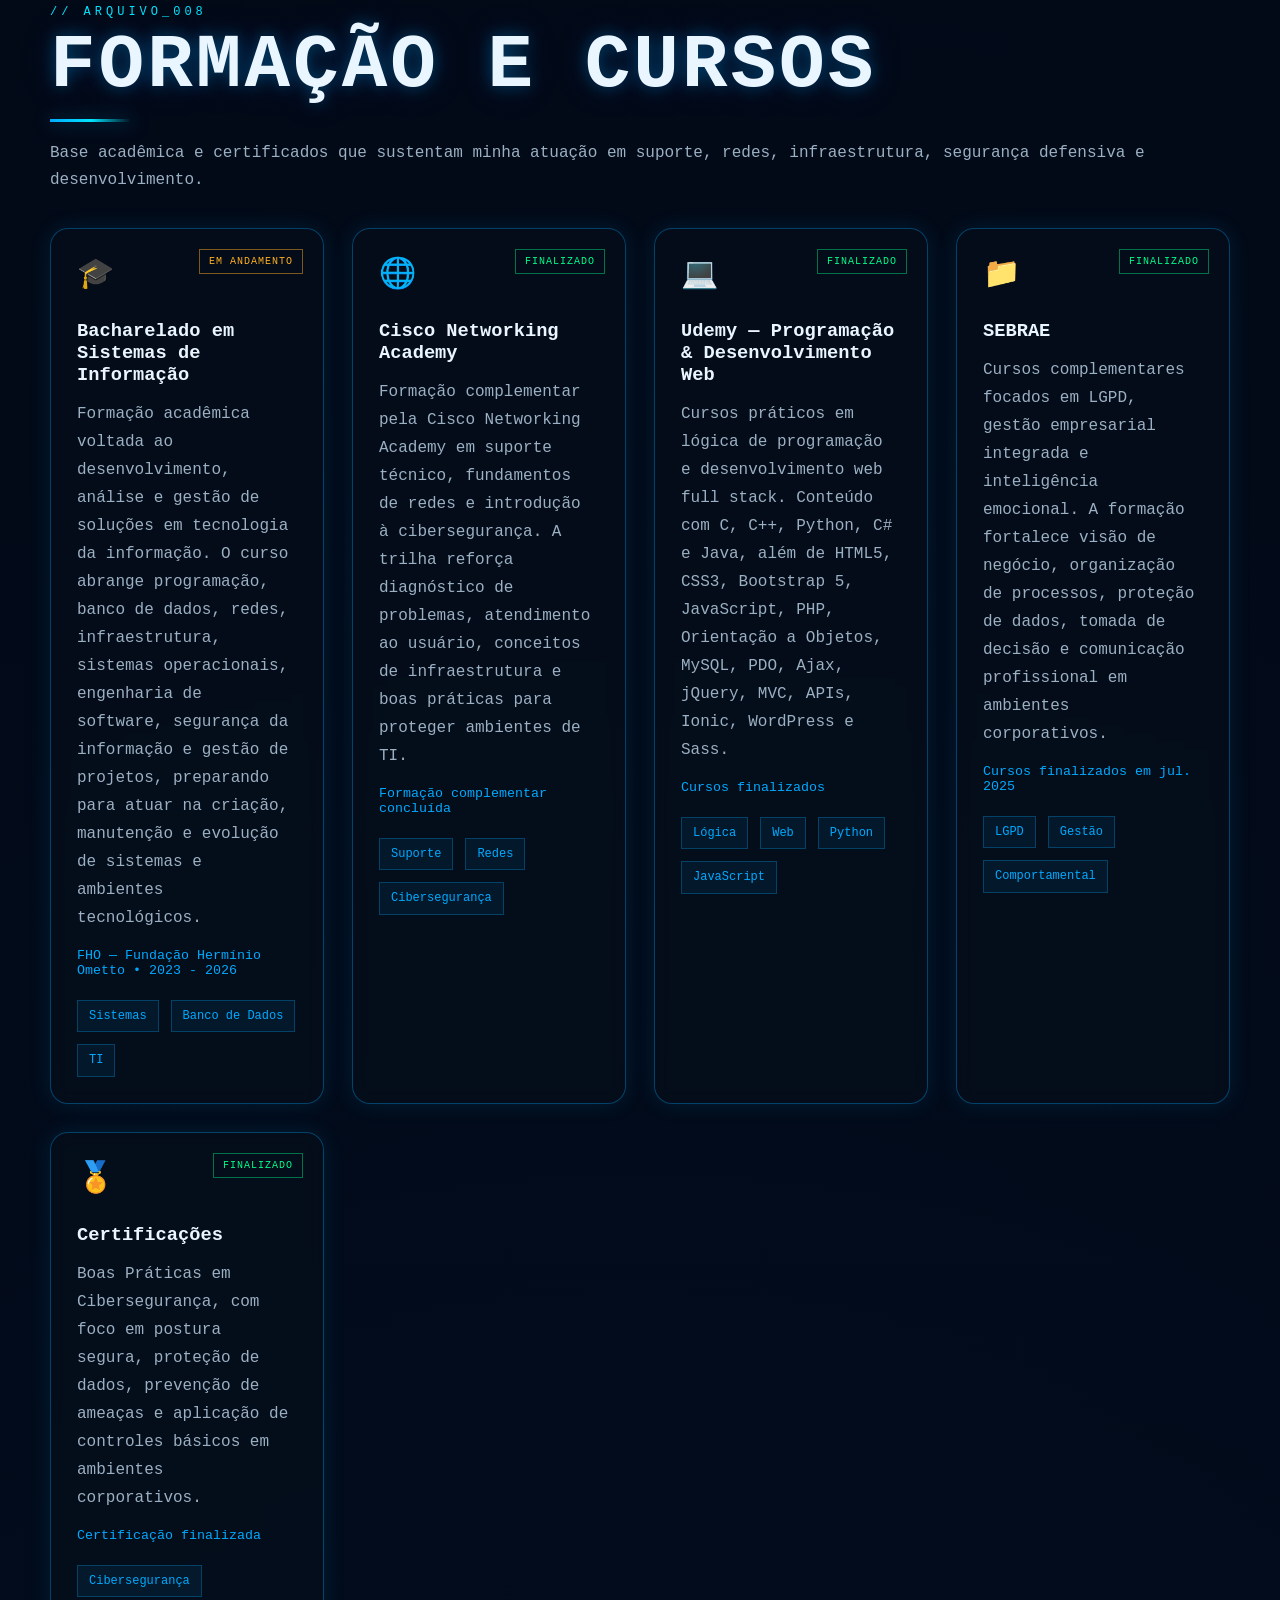
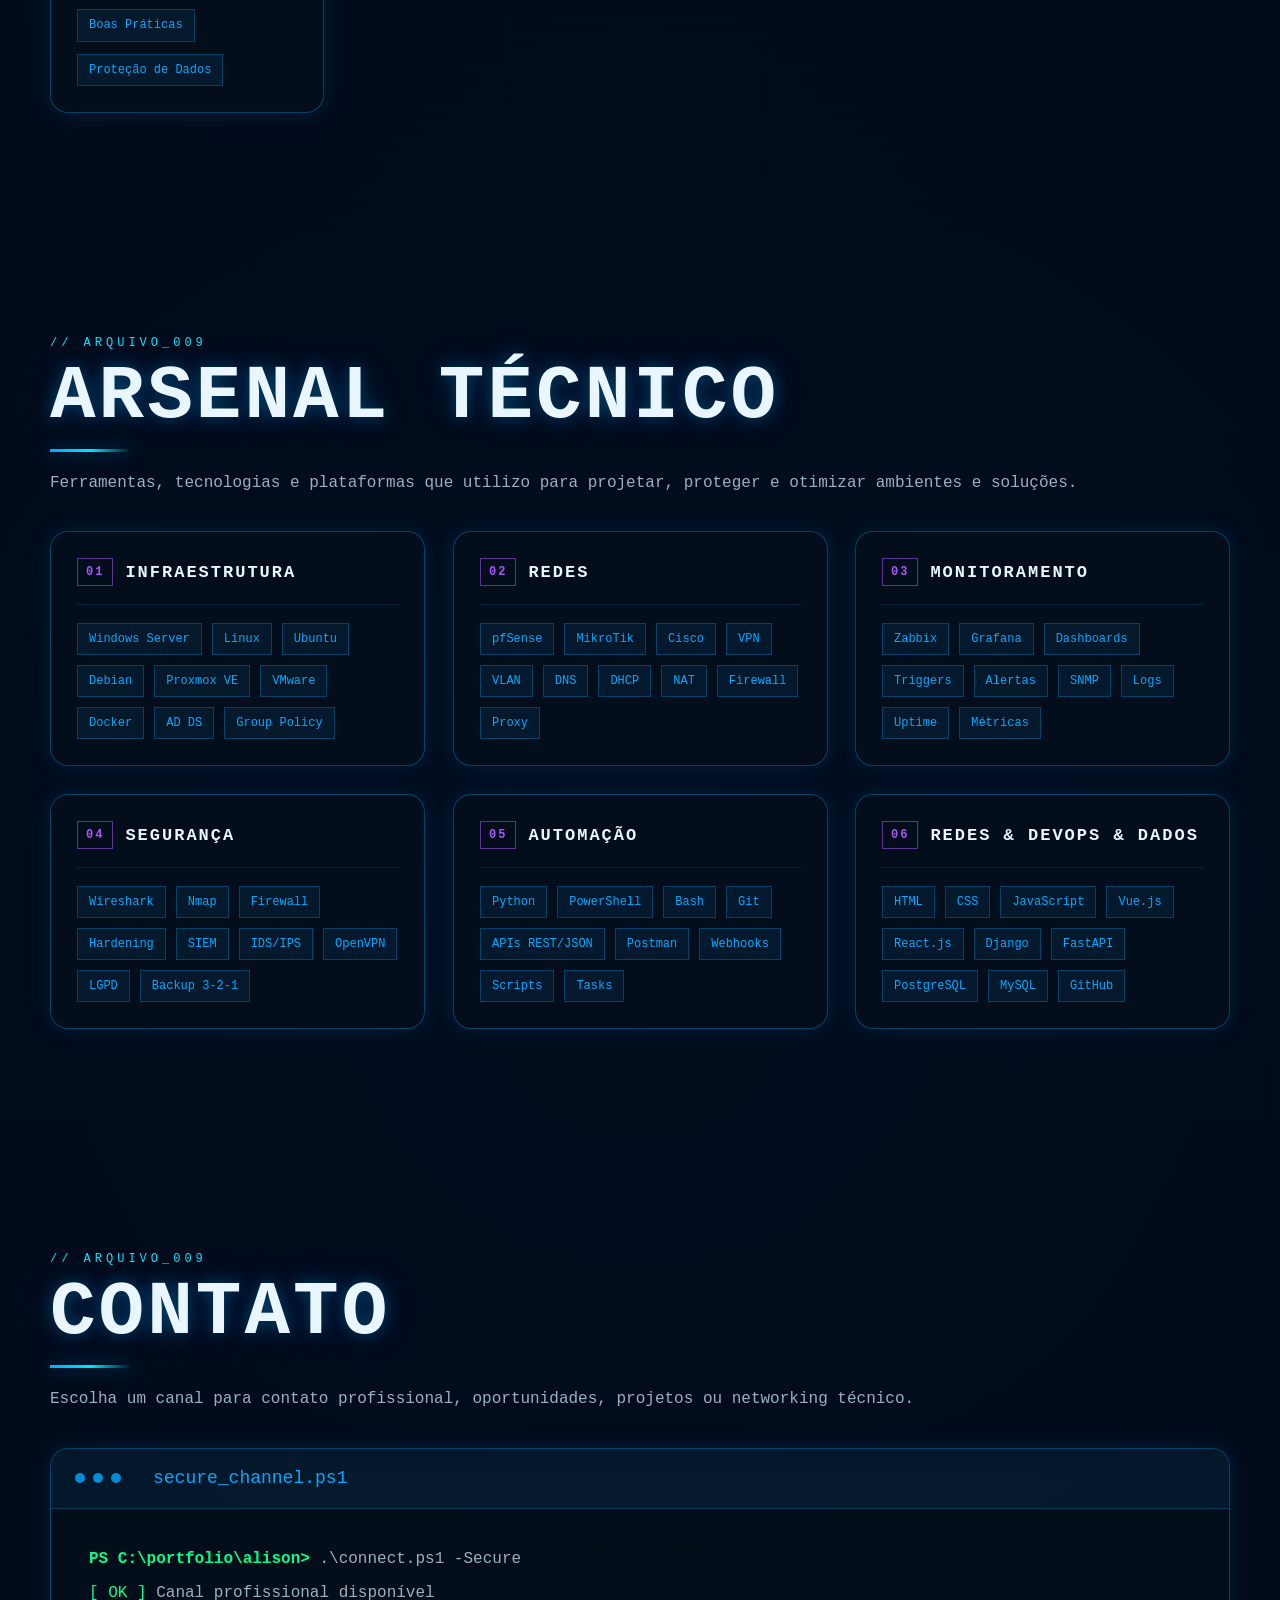
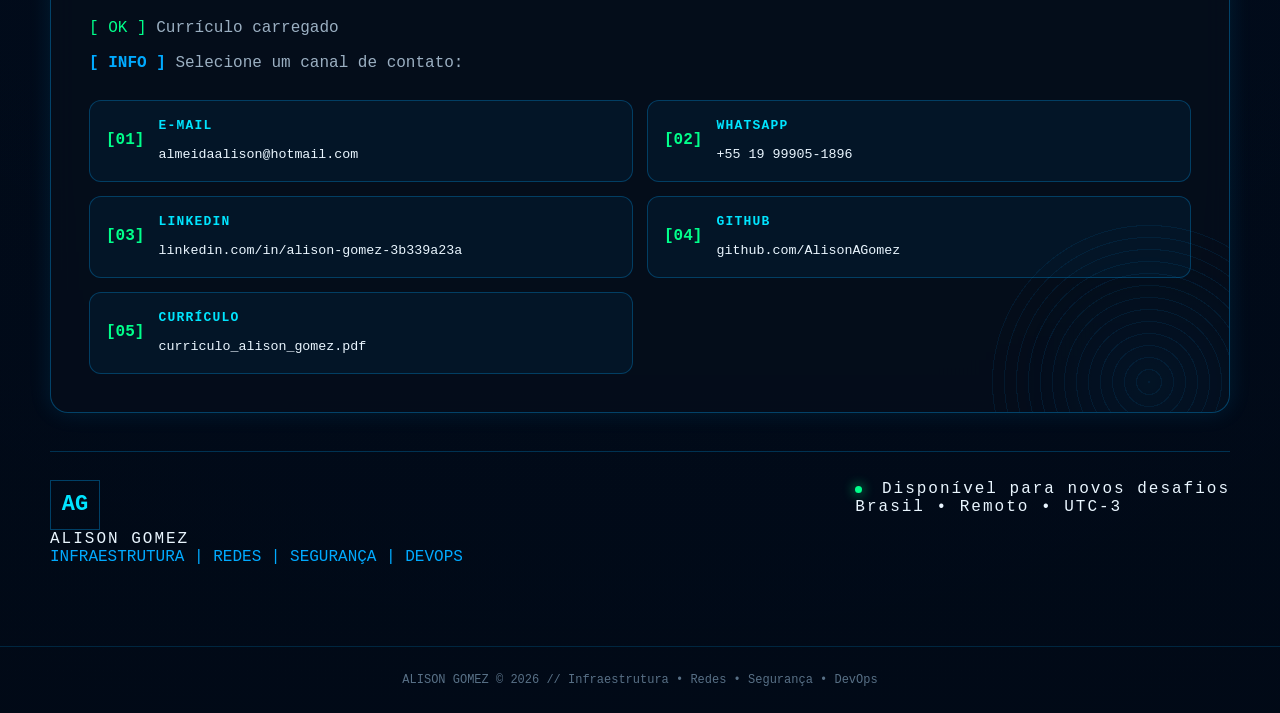
==== commit fd565414: "Consolida rotas plurais do portfolio" ====
--- a/index.html
+++ b/index.html
@@ -334,7 +334,7 @@
           </div>
 
           <div class="project-links">
-            <a href="project/?id=sinalyx">Ver detalhes</a>
+            <a href="projects/?id=sinalyx">Ver detalhes</a>
             <a href="https://github.com/AlisonAGomez/sinalyx" target="_blank" rel="noreferrer">Ver no GitHub</a>
           </div>
         </article>
@@ -357,7 +357,7 @@
           </div>
 
           <div class="project-links">
-            <a href="automation/?id=auditoria-backups-proxmox-dropbox">Ver detalhes</a>
+            <a href="automations/?id=auditoria-backups-proxmox-dropbox">Ver detalhes</a>
             <a href="https://github.com/AlisonAGomez/dropbox-backup-auditor" target="_blank" rel="noreferrer">Ver no GitHub</a>
           </div>
         </article>
@@ -380,7 +380,7 @@
           </div>
 
           <div class="project-links">
-            <a href="project/?id=beewatts">Ver detalhes</a>
+            <a href="projects/?id=beewatts">Ver detalhes</a>
             <span class="link-disabled">Repositório em breve</span>
           </div>
         </article>
@@ -403,7 +403,7 @@
           </div>
 
           <div class="project-links">
-            <a href="project/?id=veonyx">Ver detalhes</a>
+            <a href="projects/?id=veonyx">Ver detalhes</a>
             <span class="link-disabled">Repositório em breve</span>
           </div>
         </article>
@@ -454,7 +454,7 @@
           </div>
 
           <div class="project-links">
-            <a href="report/?id=extensao-maliciosa-chrome">Ver detalhes</a>
+            <a href="reports/?id=extensao-maliciosa-chrome">Ver detalhes</a>
             <a href="reports/">Ver catálogo</a>
           </div>
         </article>
@@ -521,7 +521,7 @@
           </div>
 
           <div class="project-links">
-            <a href="automation/?id=auditoria-backups-proxmox-dropbox">Ver detalhes</a>
+            <a href="automations/?id=auditoria-backups-proxmox-dropbox">Ver detalhes</a>
             <a href="automations/">Ver catálogo</a>
           </div>
         </article>
@@ -546,7 +546,7 @@
           </div>
 
           <div class="project-links">
-            <a href="automation/?id=pendrivao-toolkit-defensivo">Ver detalhes</a>
+            <a href="automations/?id=pendrivao-toolkit-defensivo">Ver detalhes</a>
             <a href="automations/">Ver catálogo</a>
           </div>
         </article>
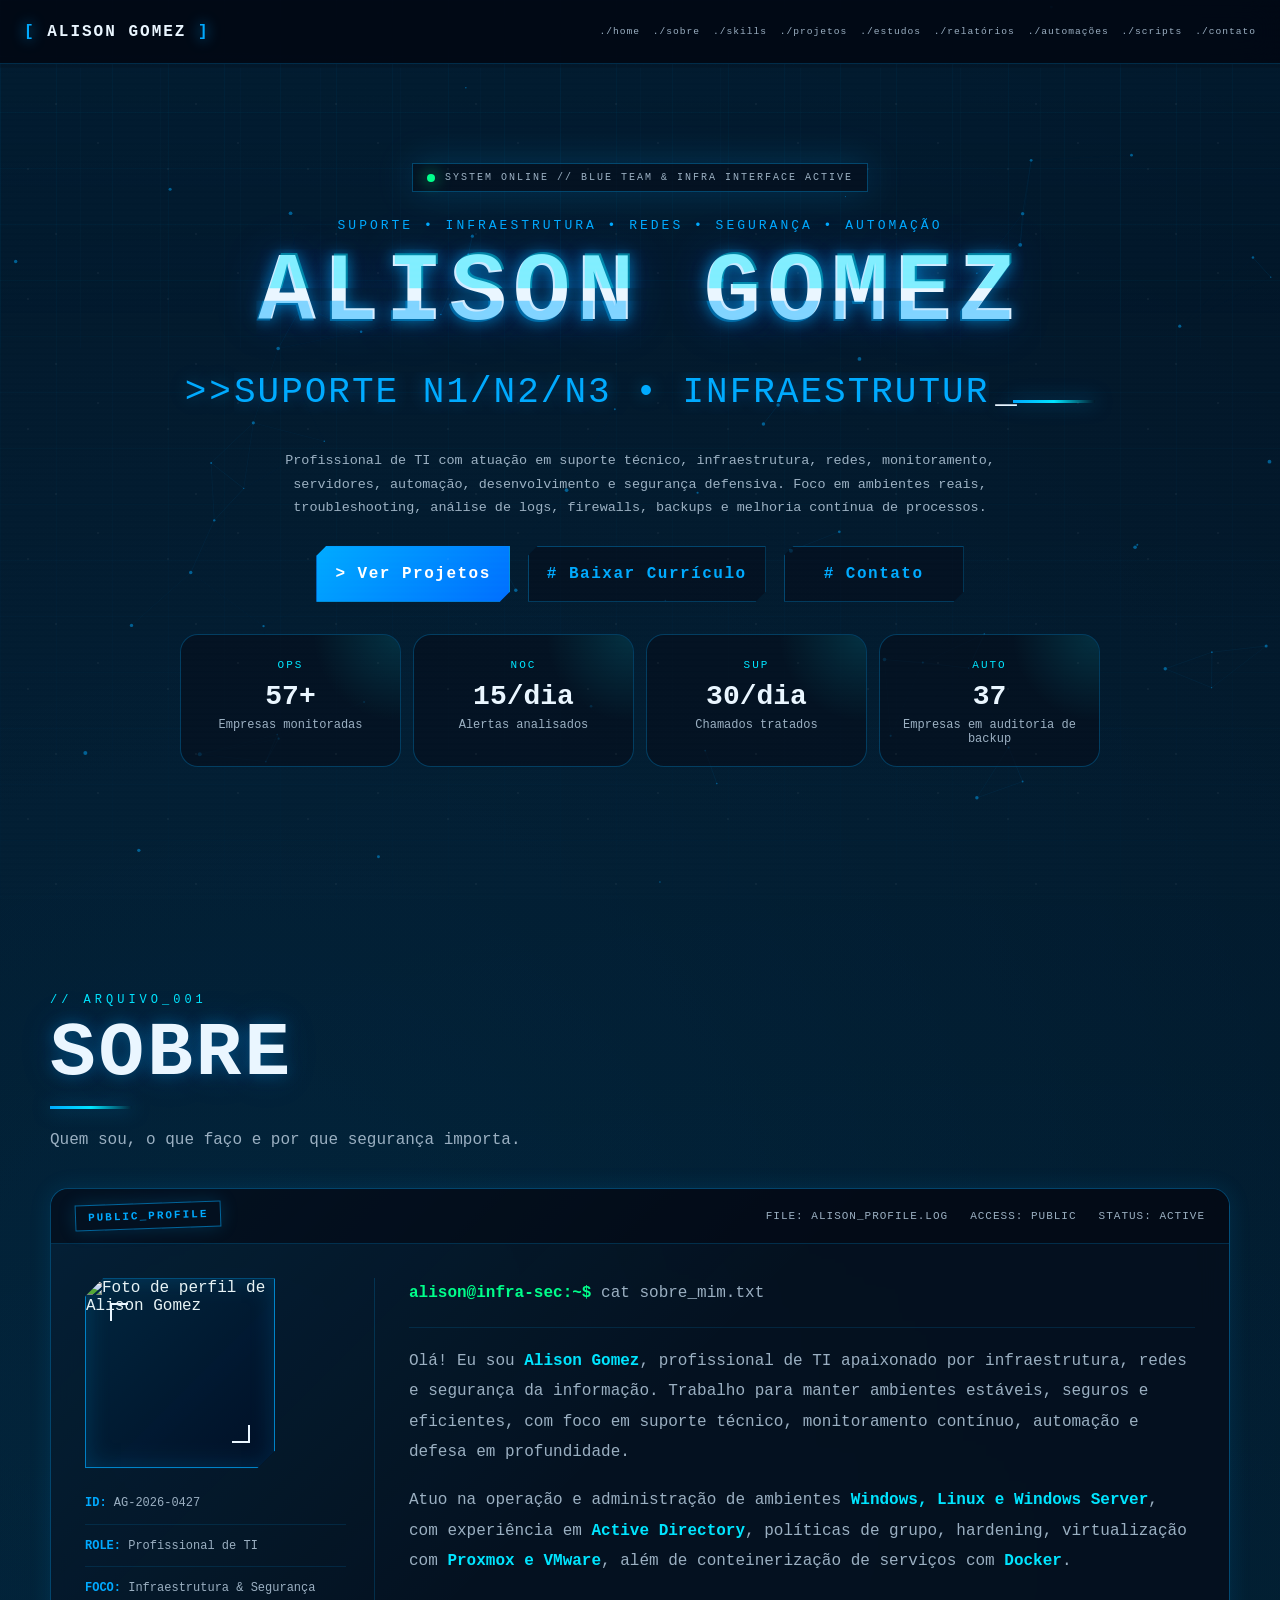
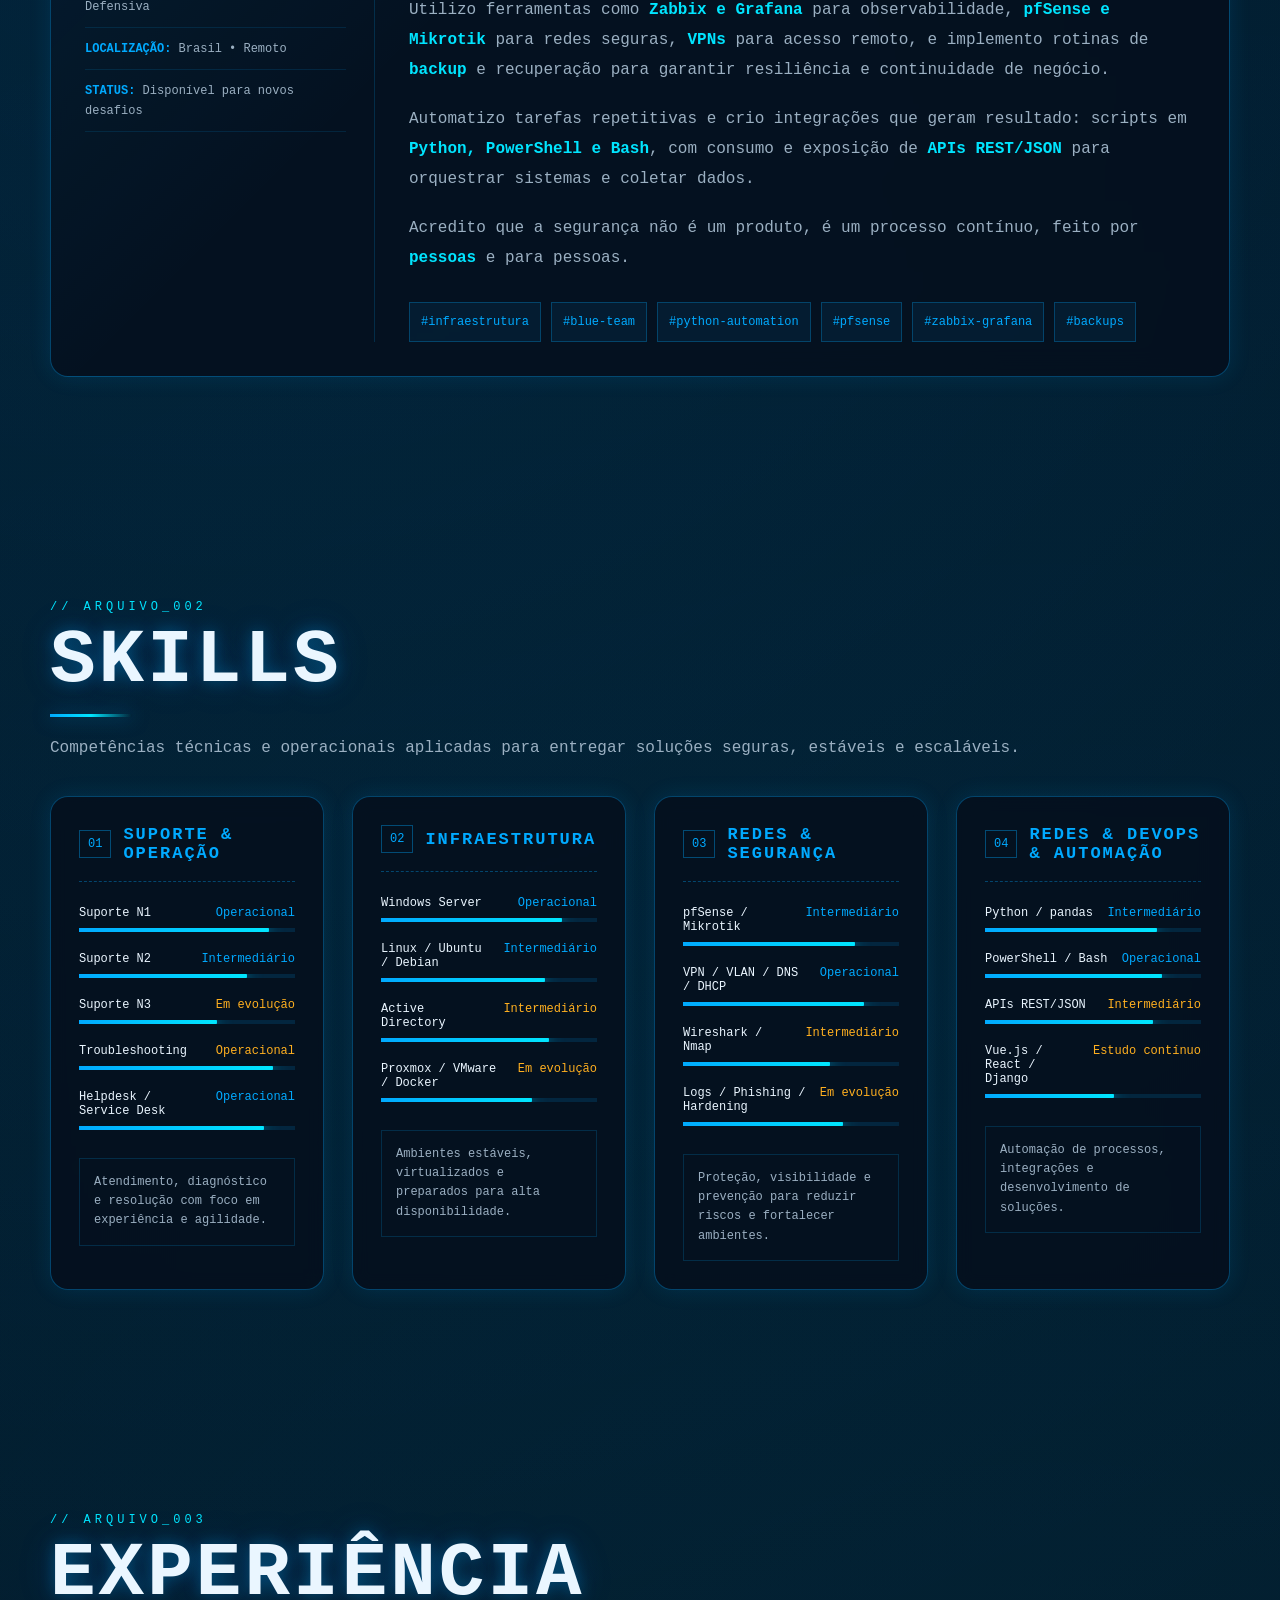
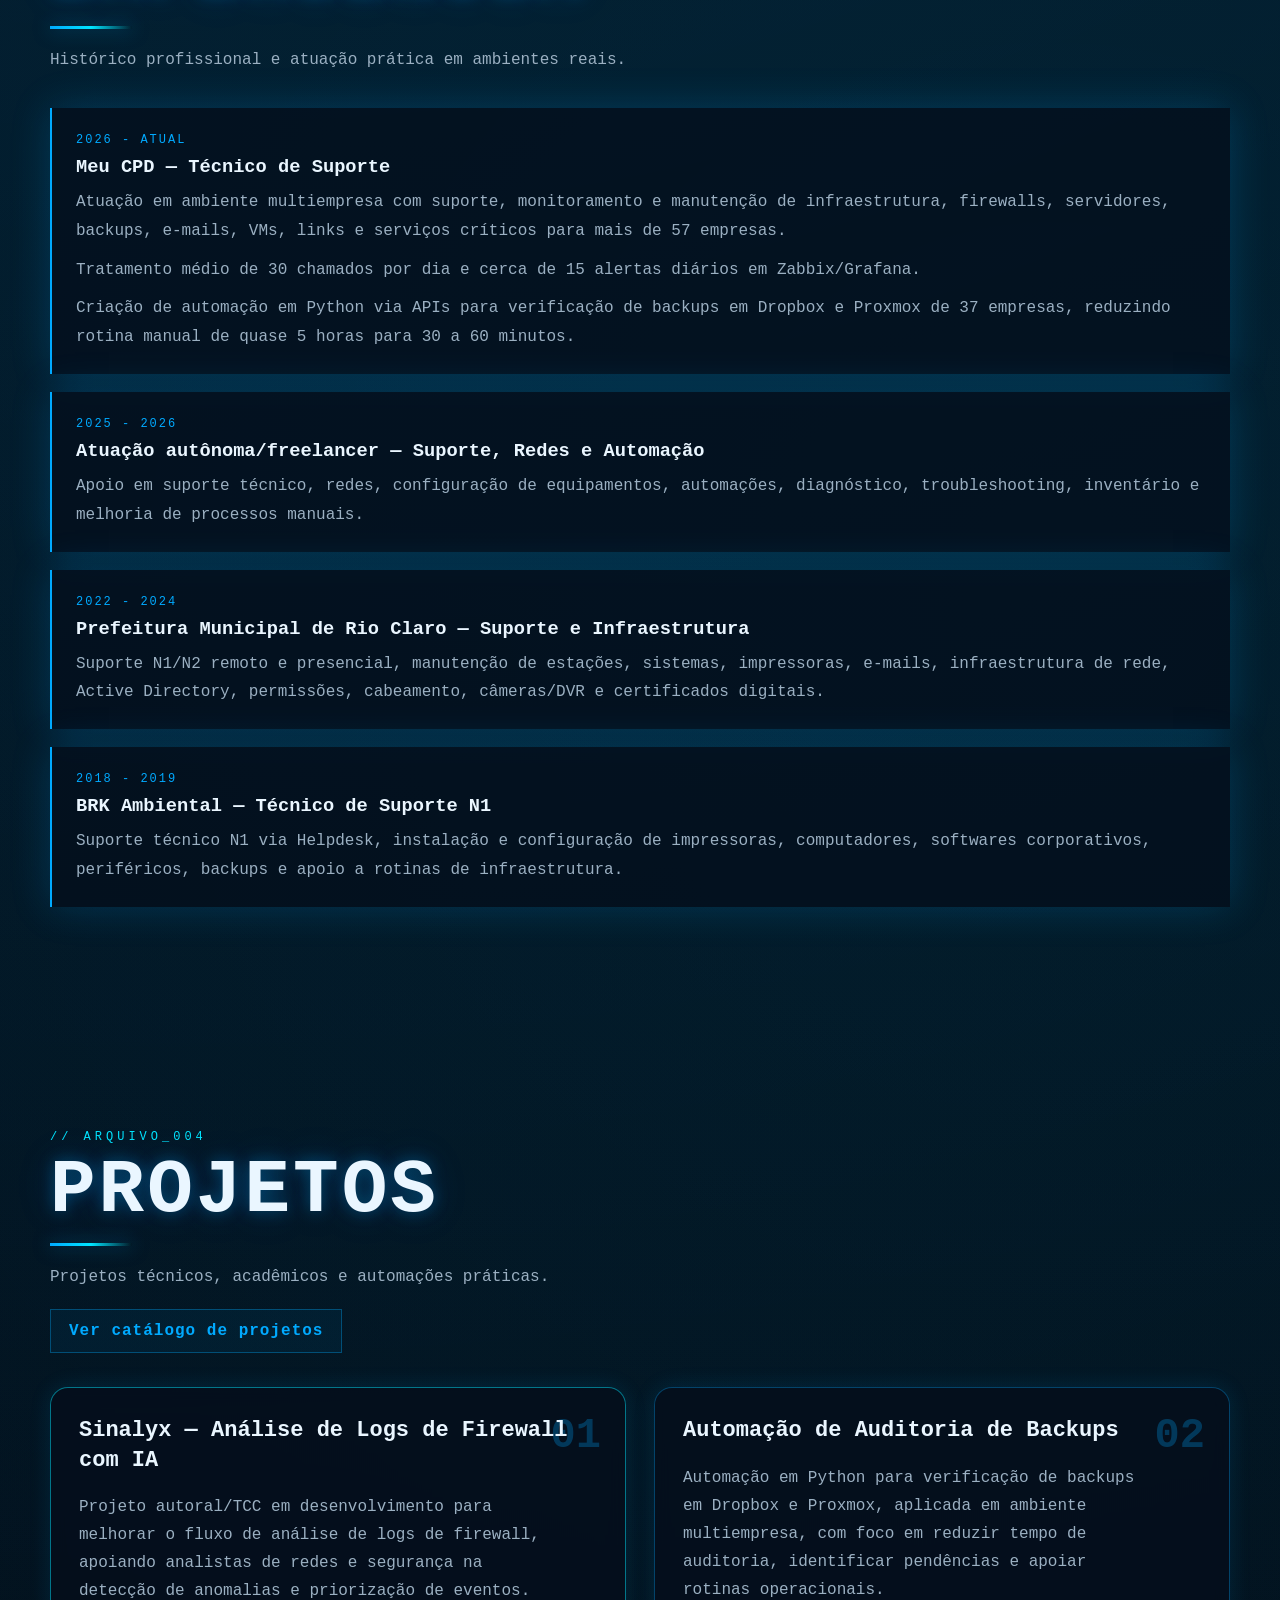
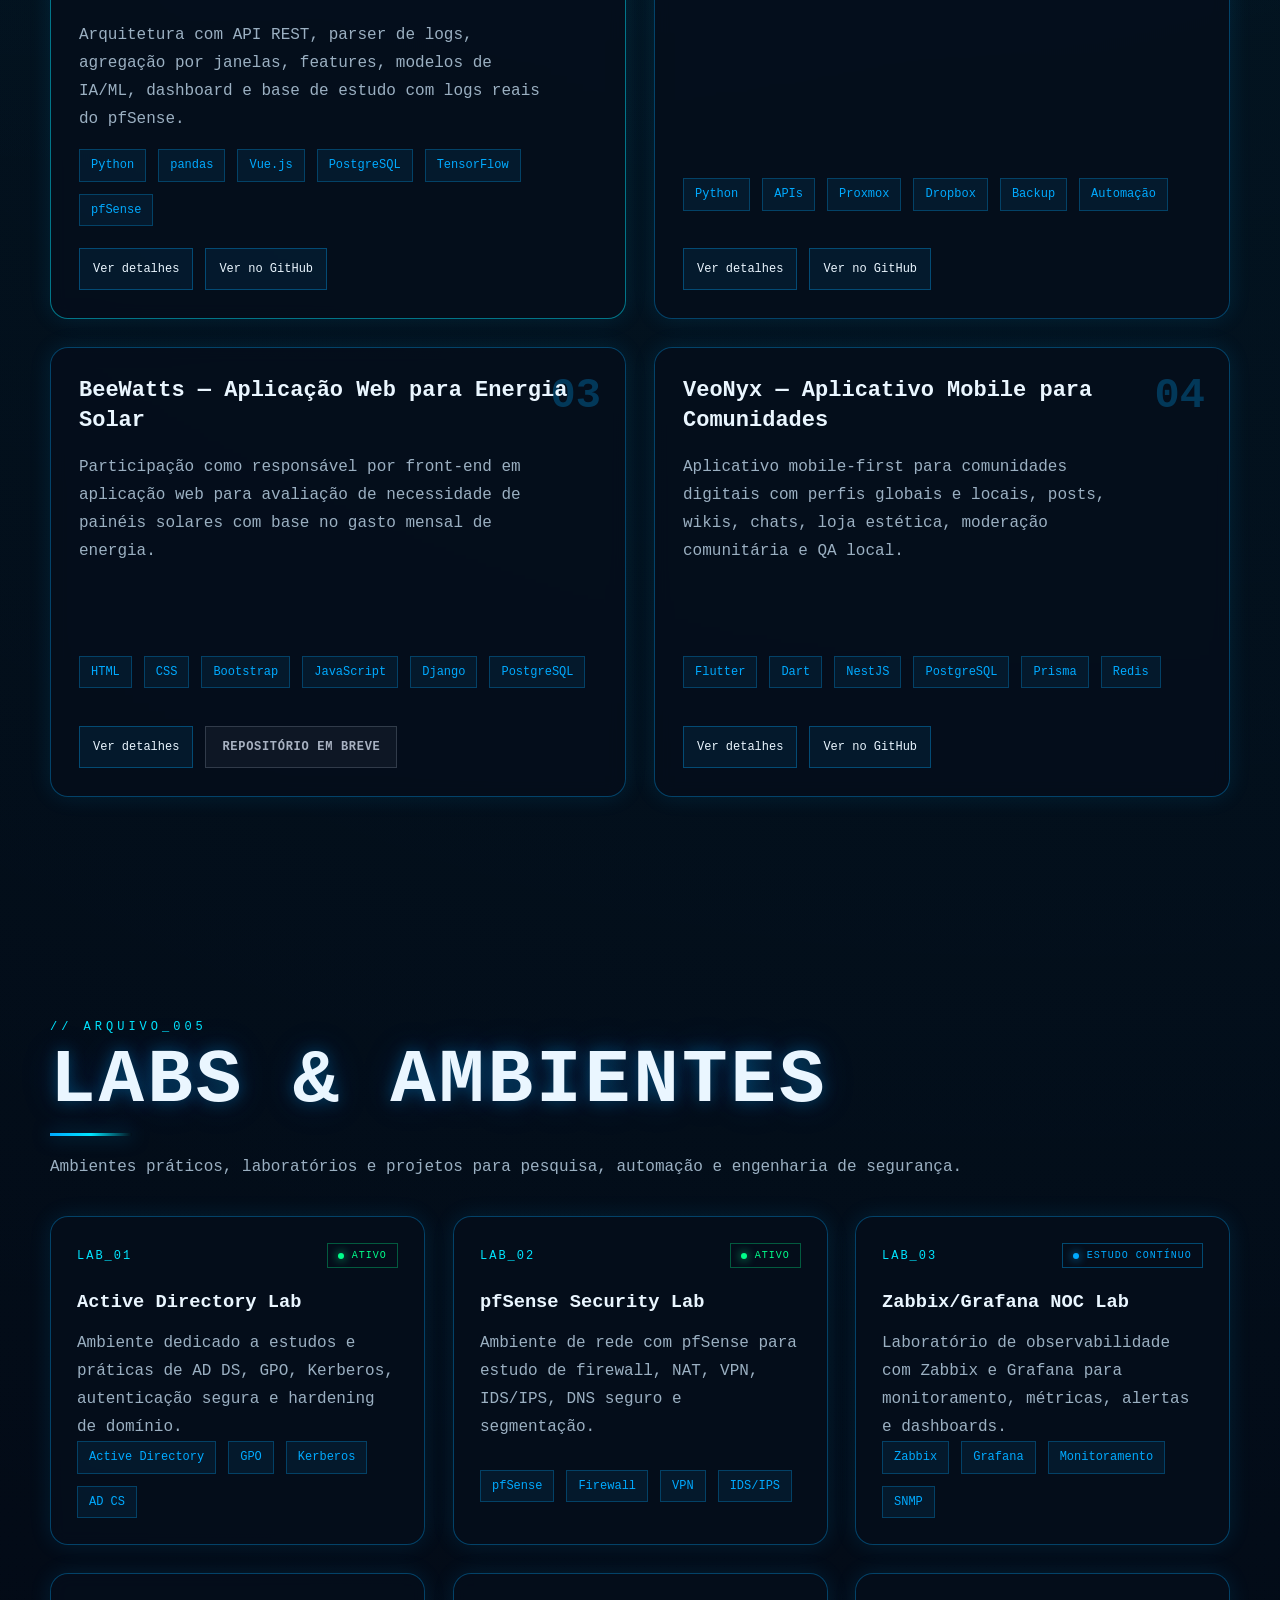
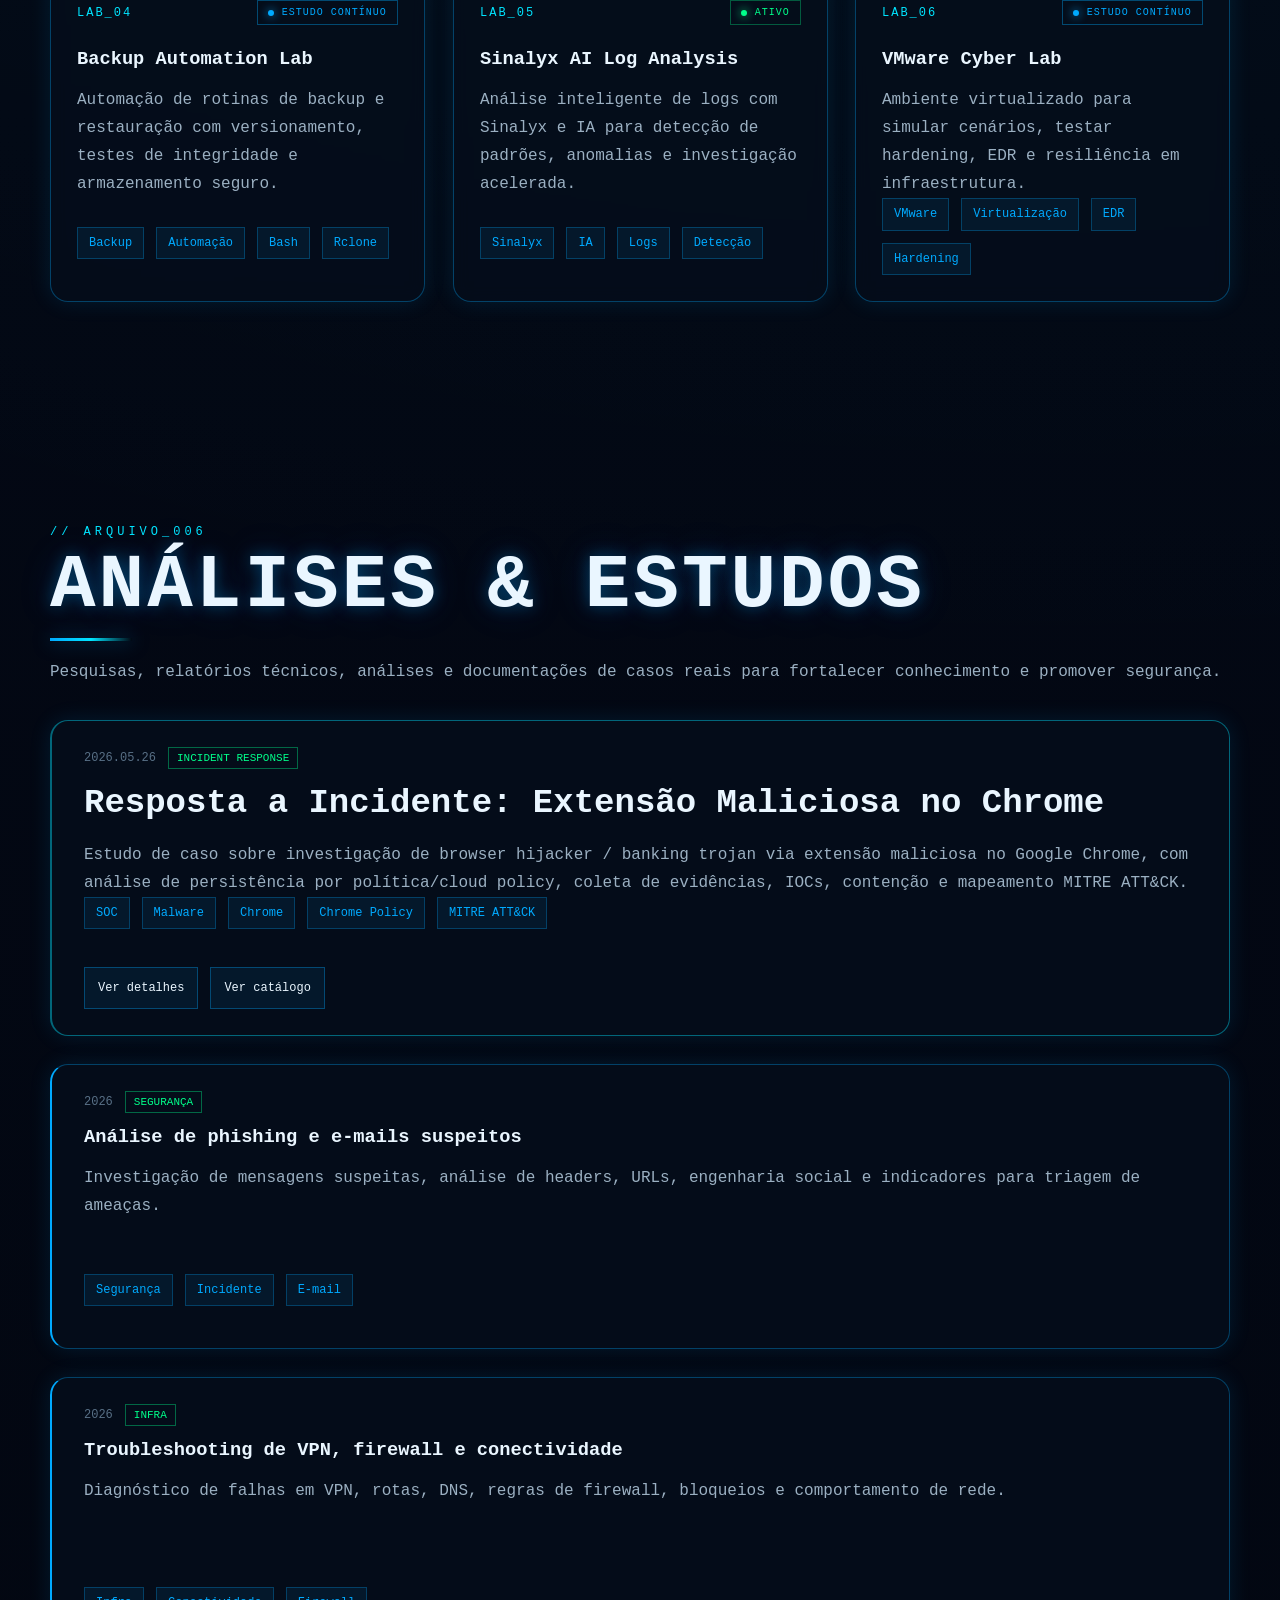
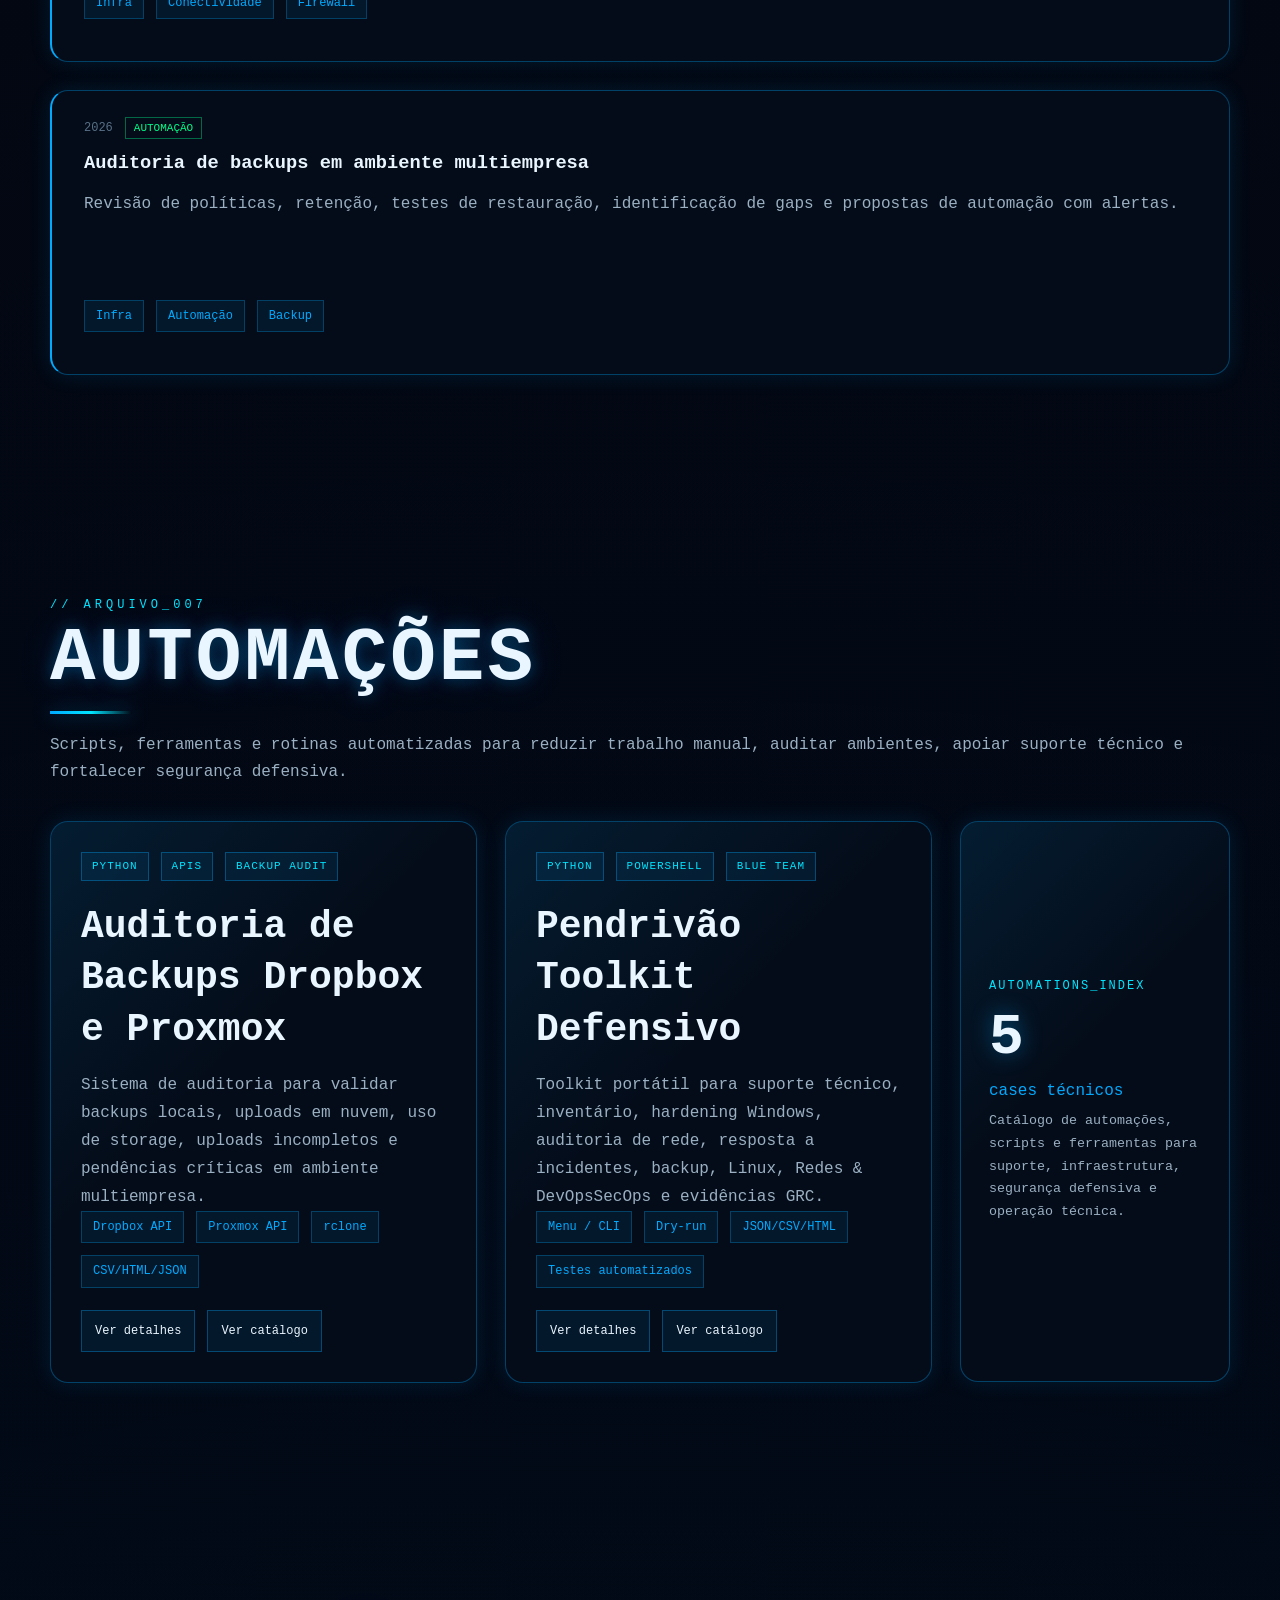
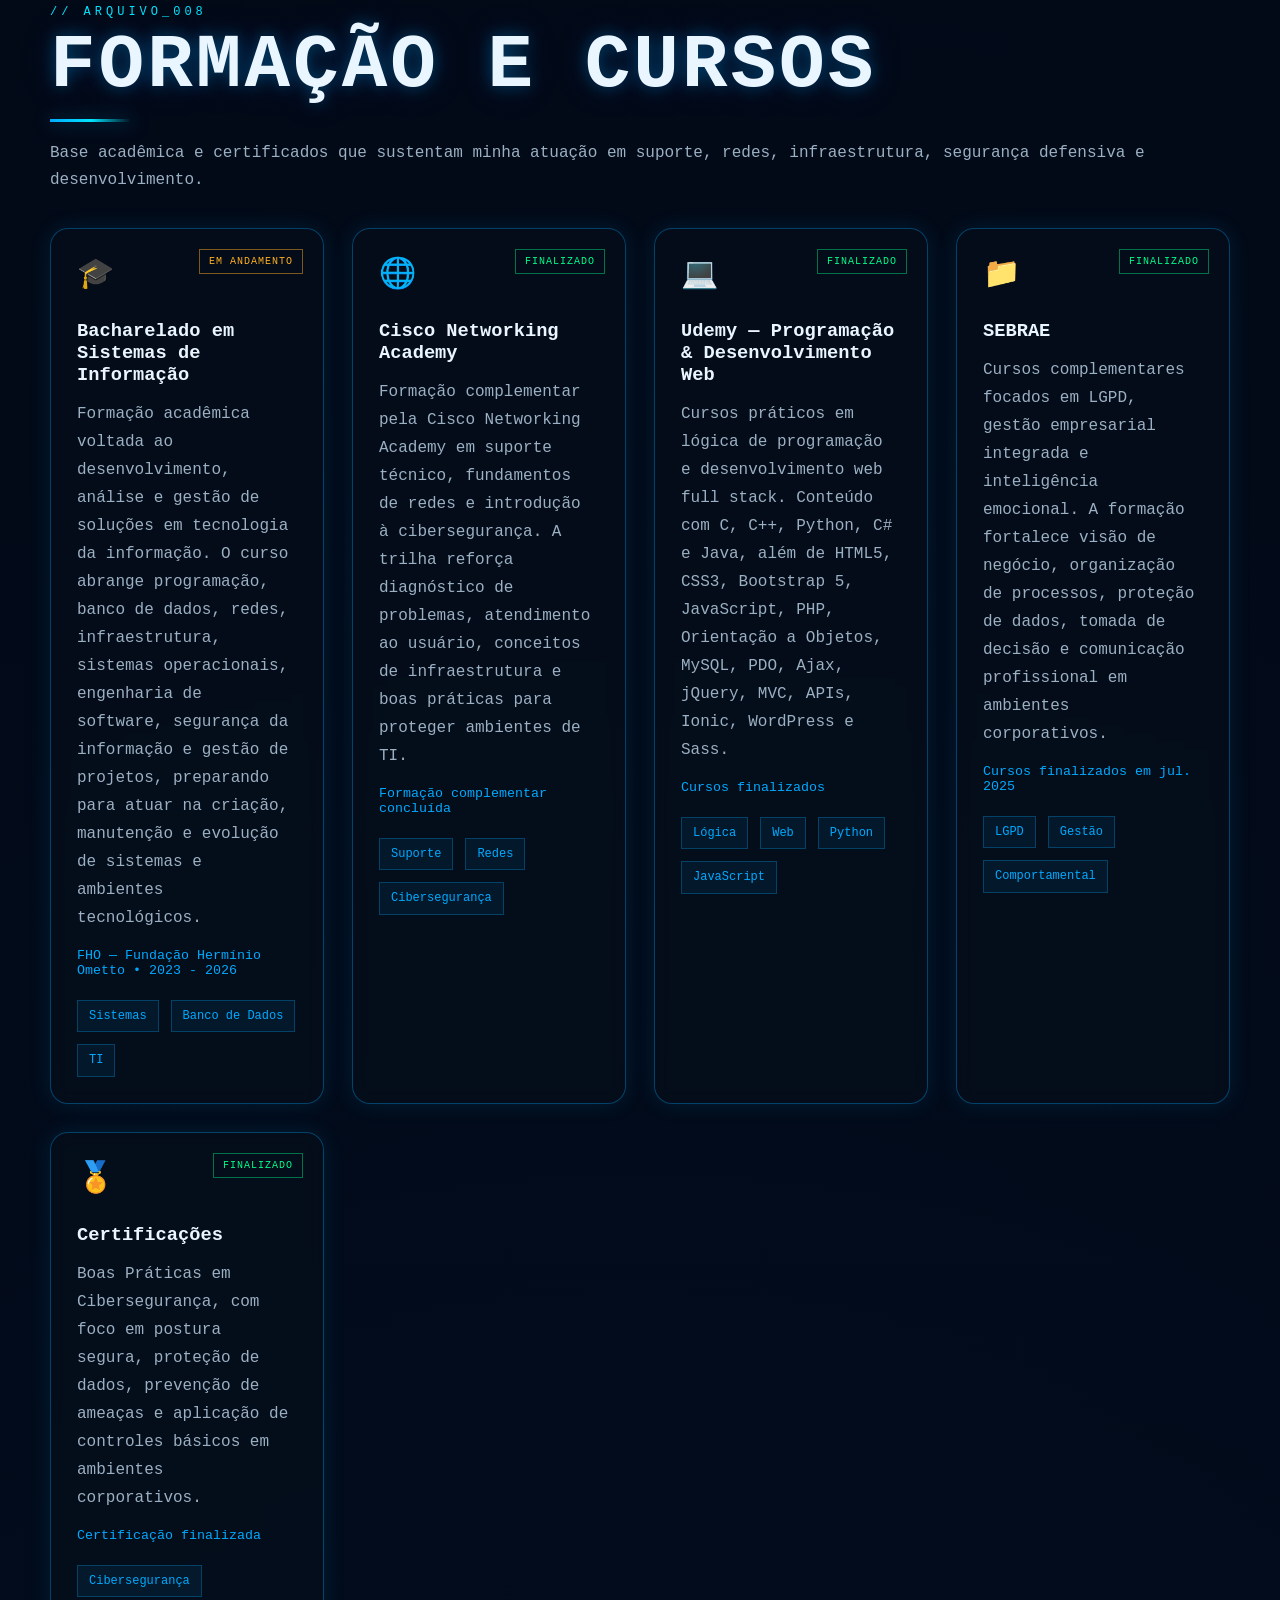
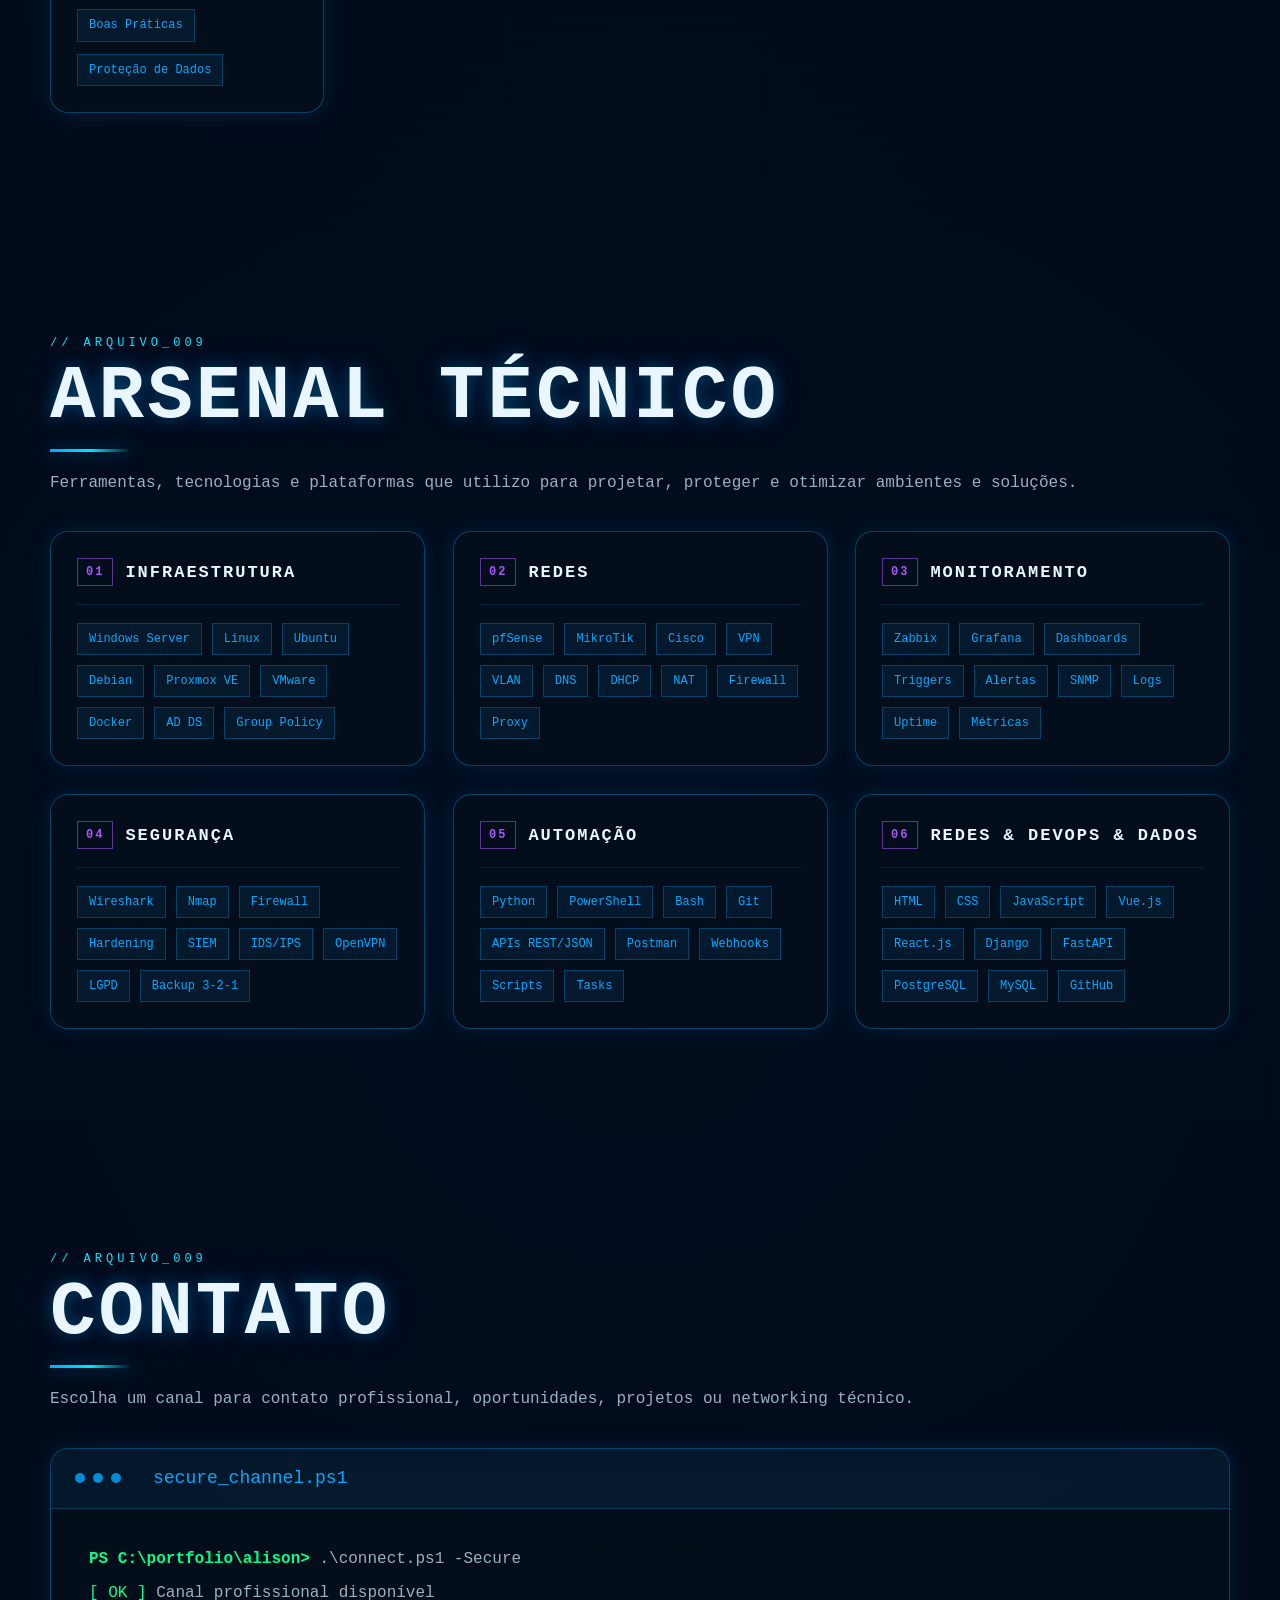
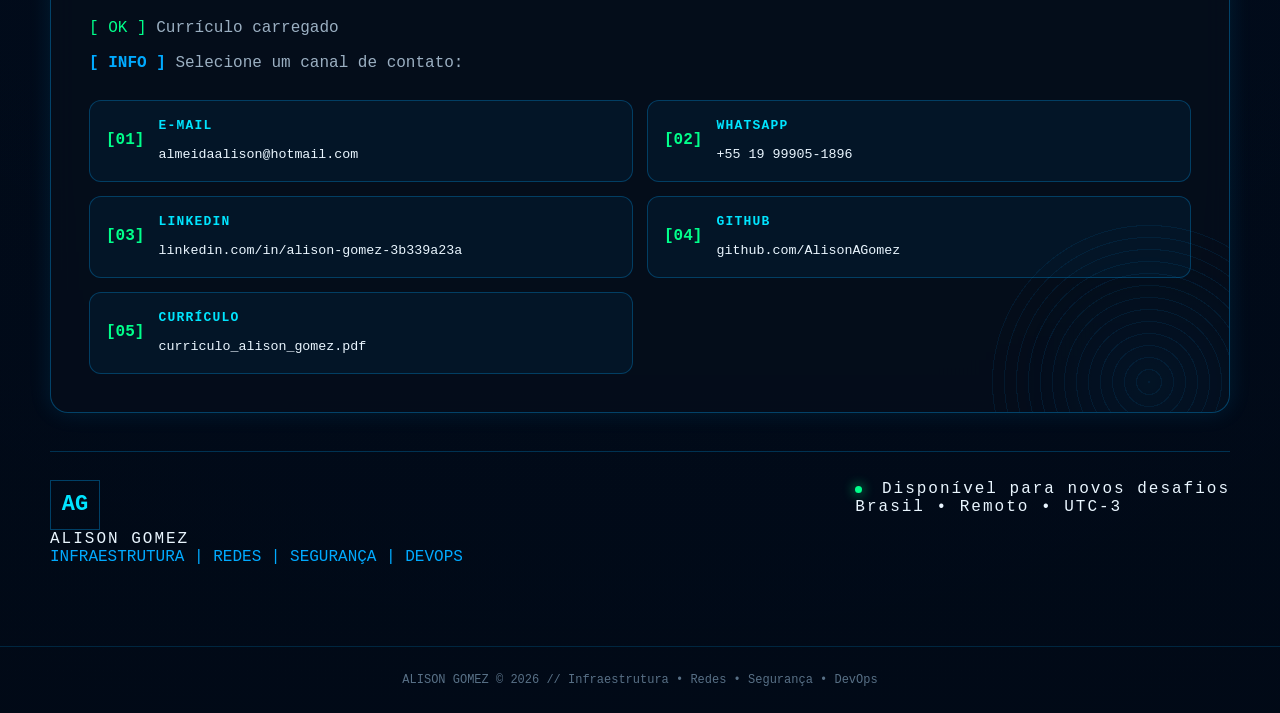
==== commit 189cd007: "Adicionar link do VeoNyx ao portfolio" ====
--- a/index.html
+++ b/index.html
@@ -404,7 +404,7 @@
 
           <div class="project-links">
             <a href="projects/?id=veonyx">Ver detalhes</a>
-            <span class="link-disabled">Repositório em breve</span>
+            <a href="https://github.com/AlisonAGomez/veonyx" target="_blank" rel="noreferrer">Ver no GitHub</a>
           </div>
         </article>
       </div>
